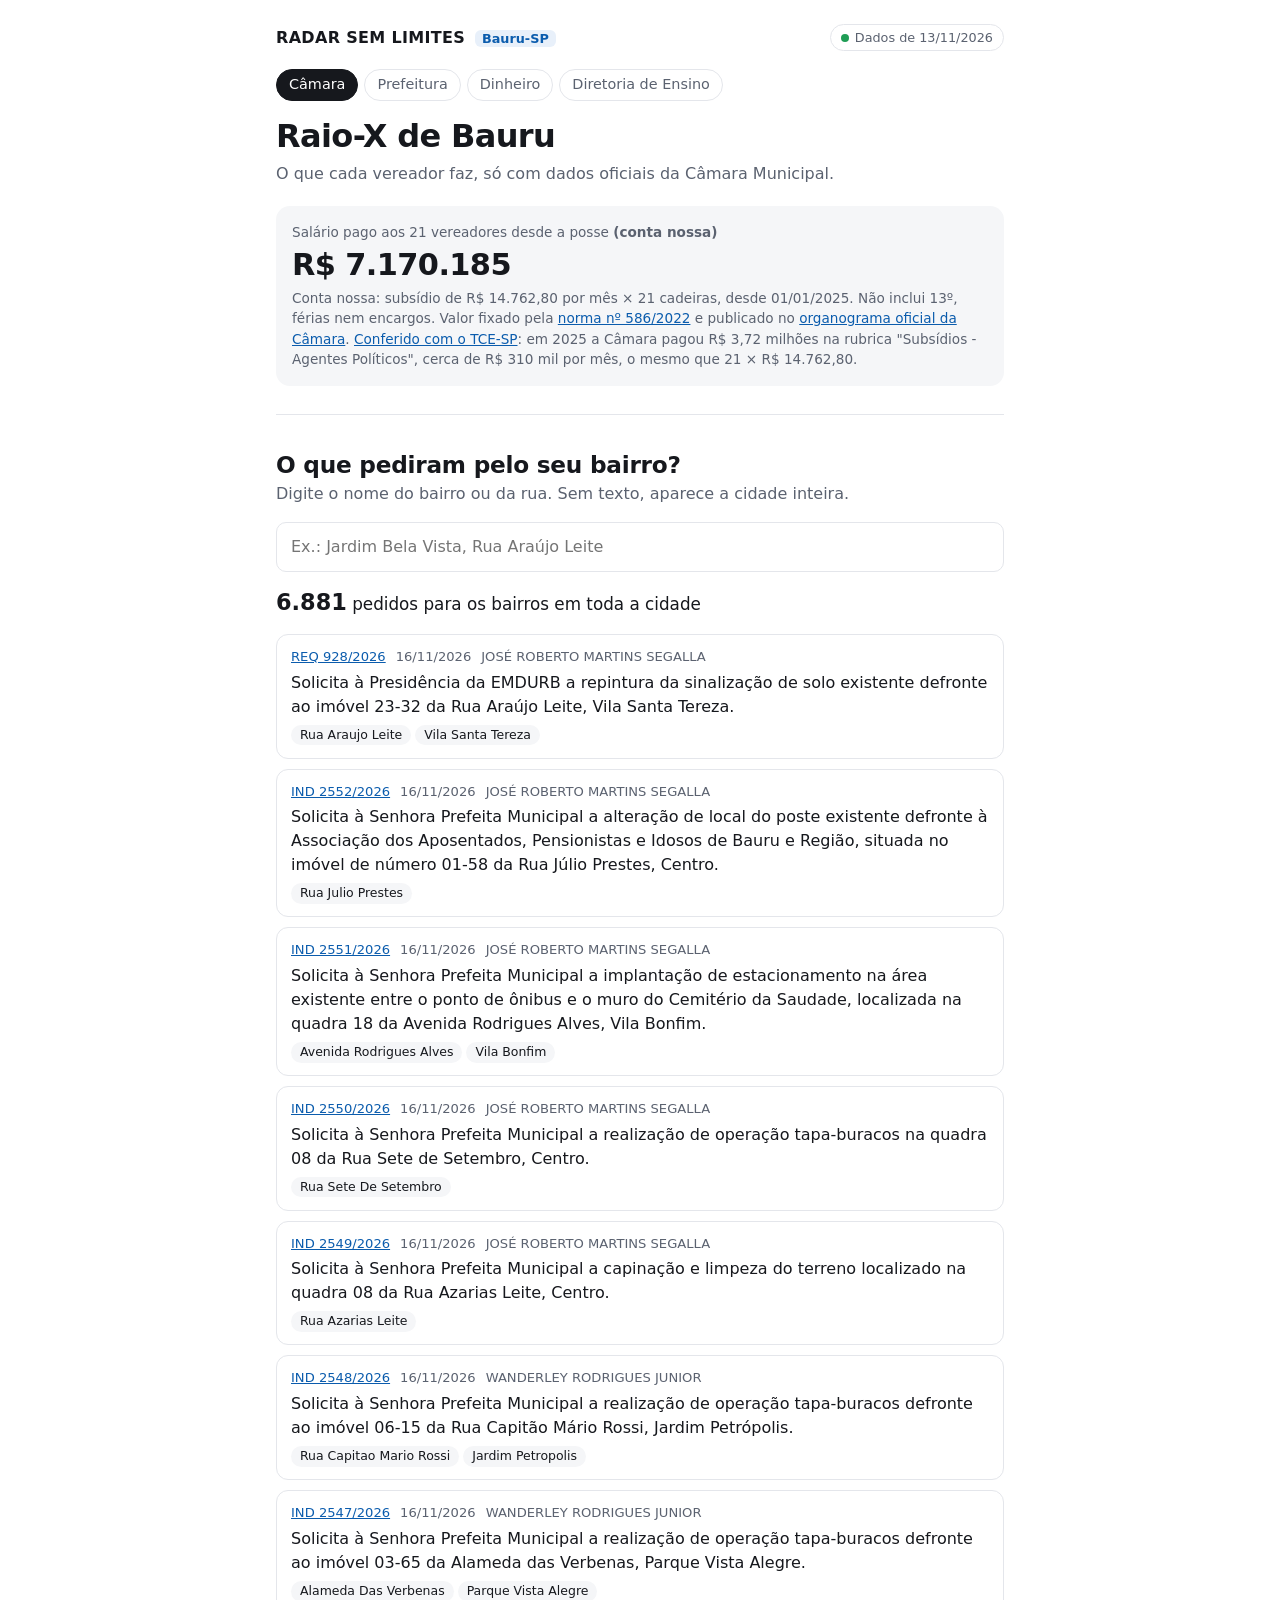
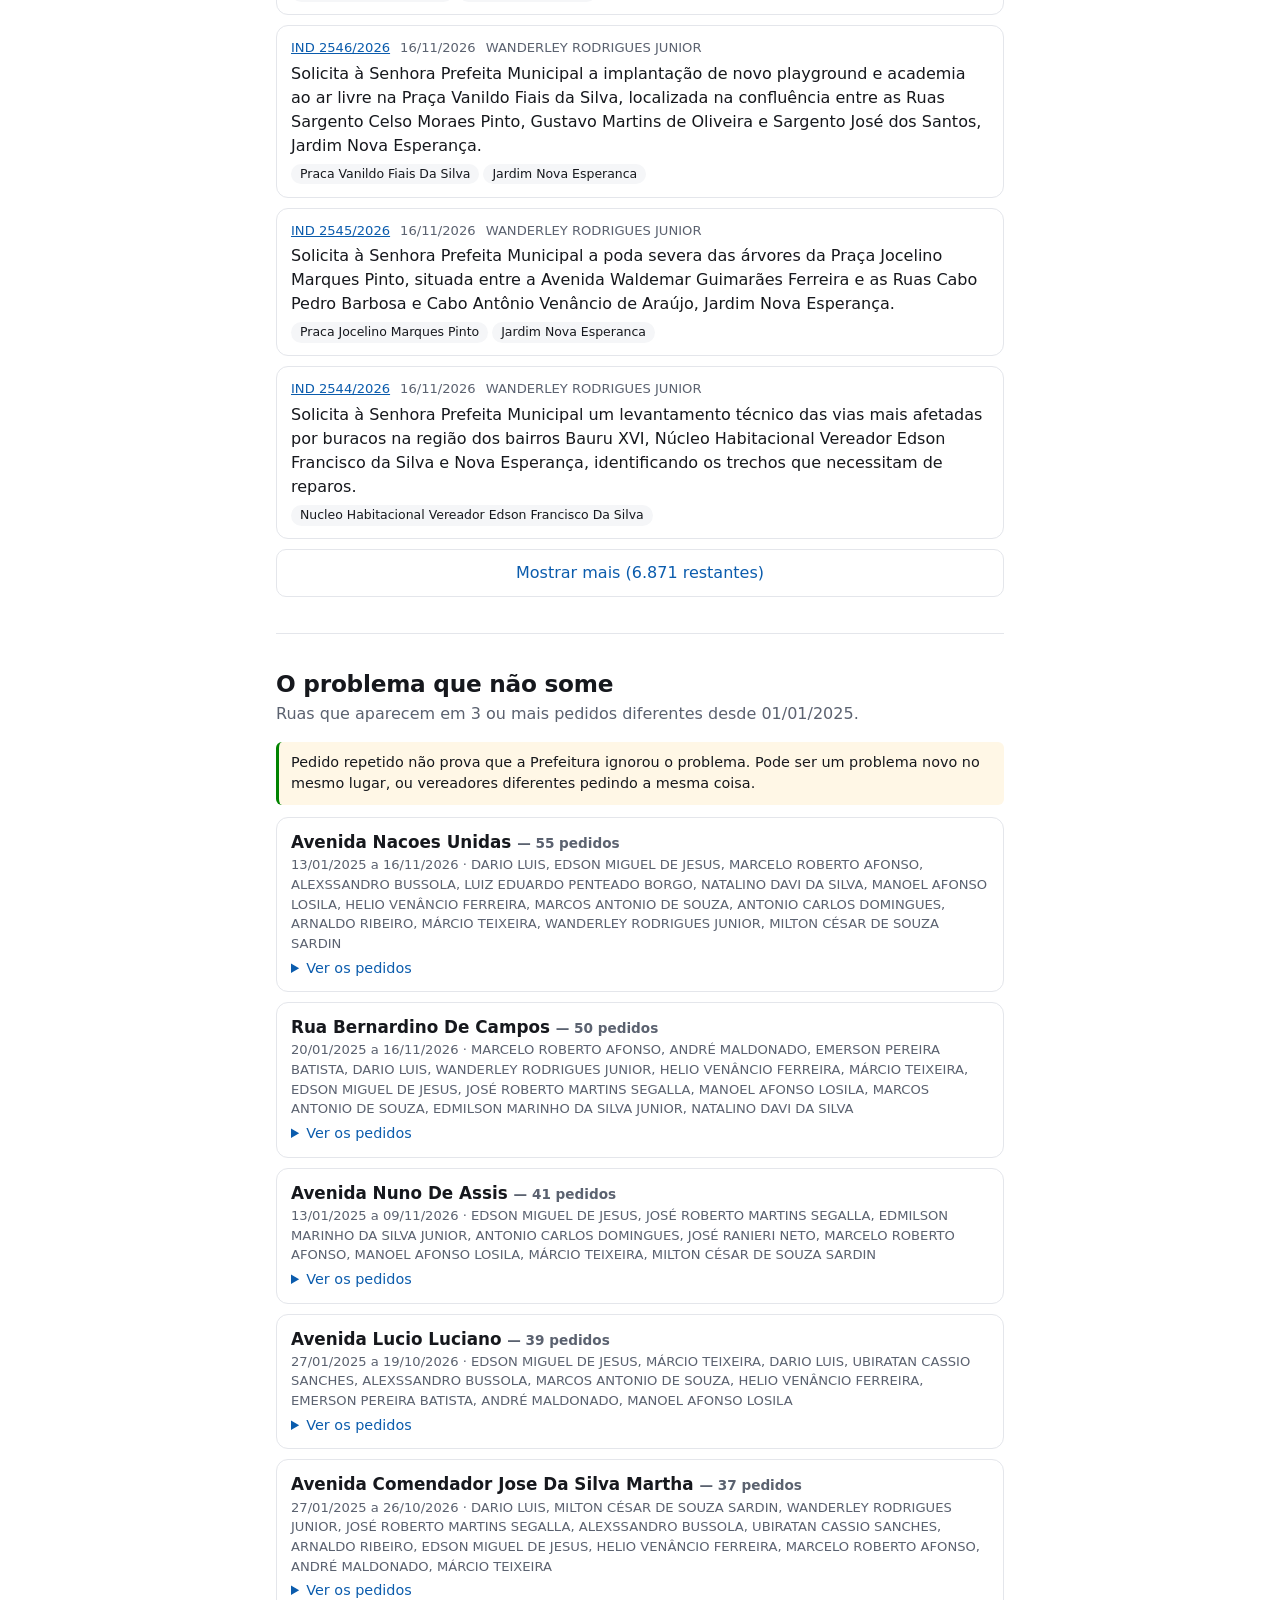
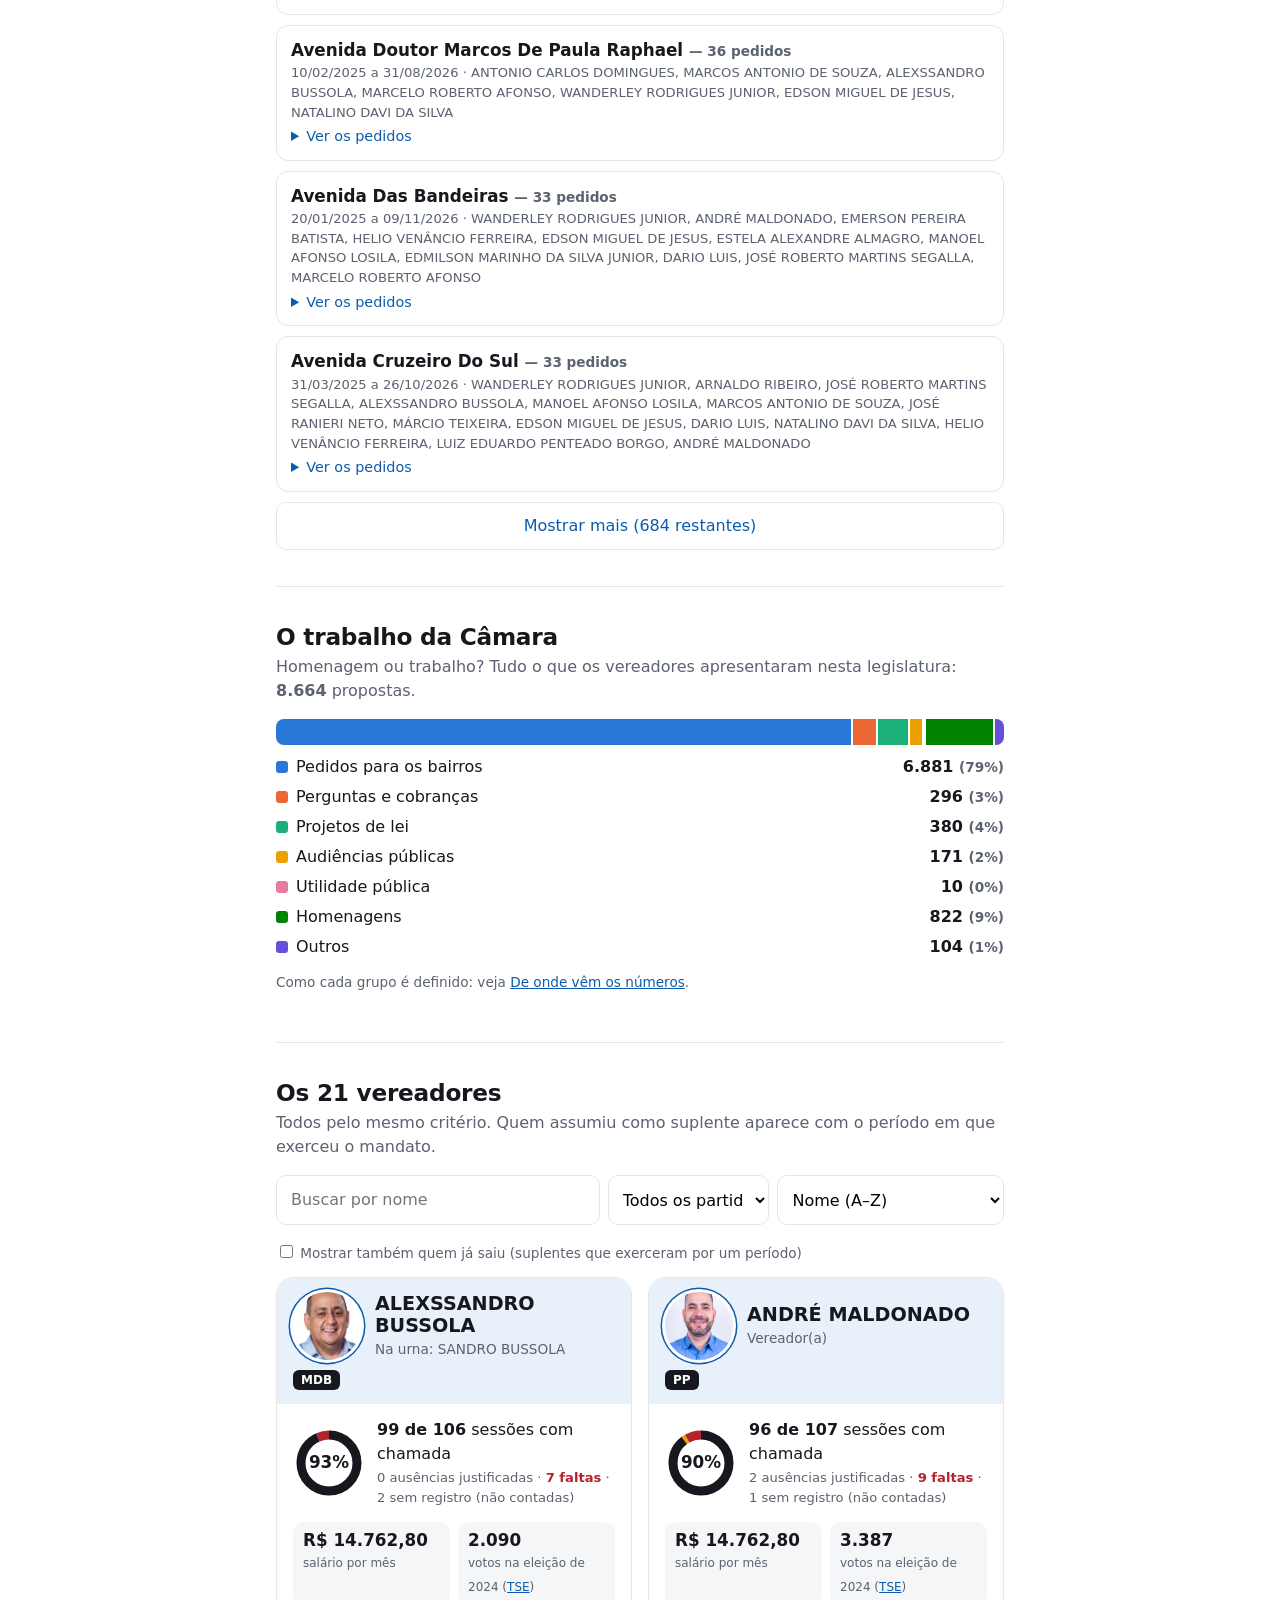
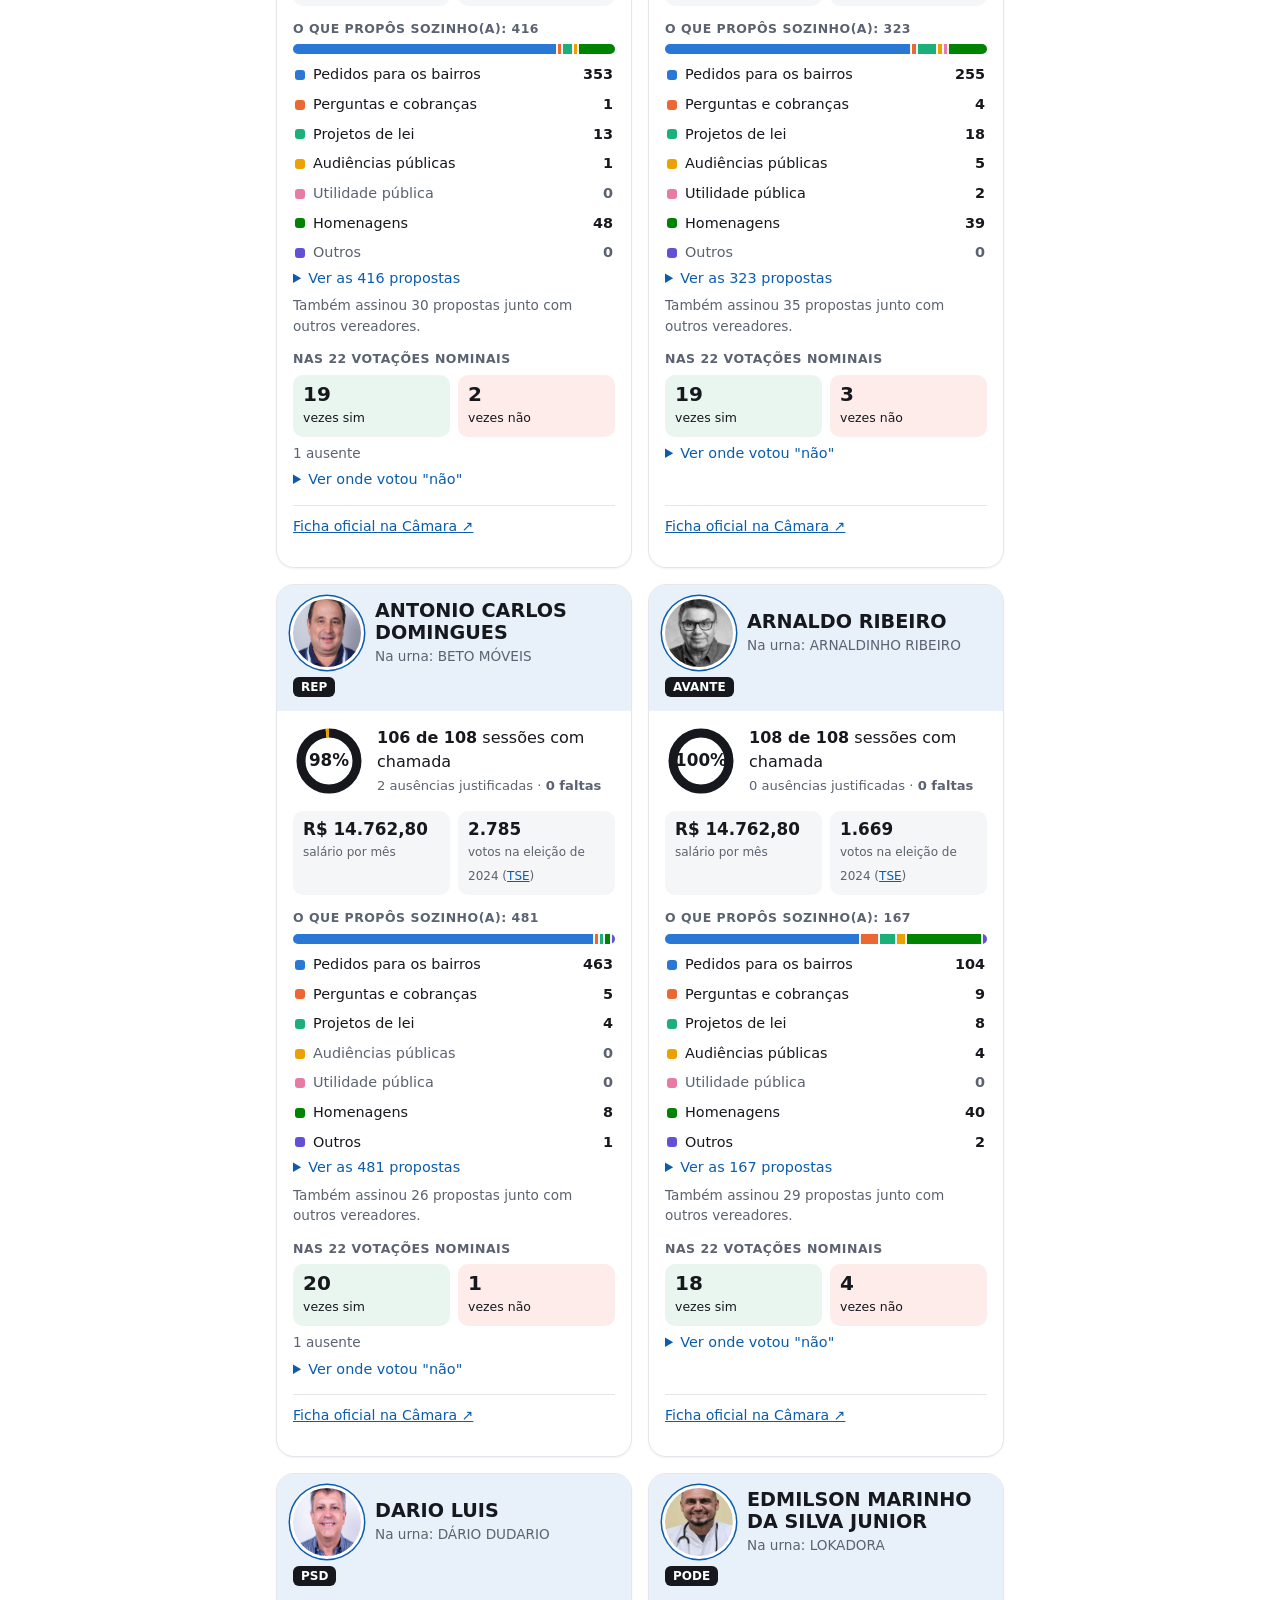
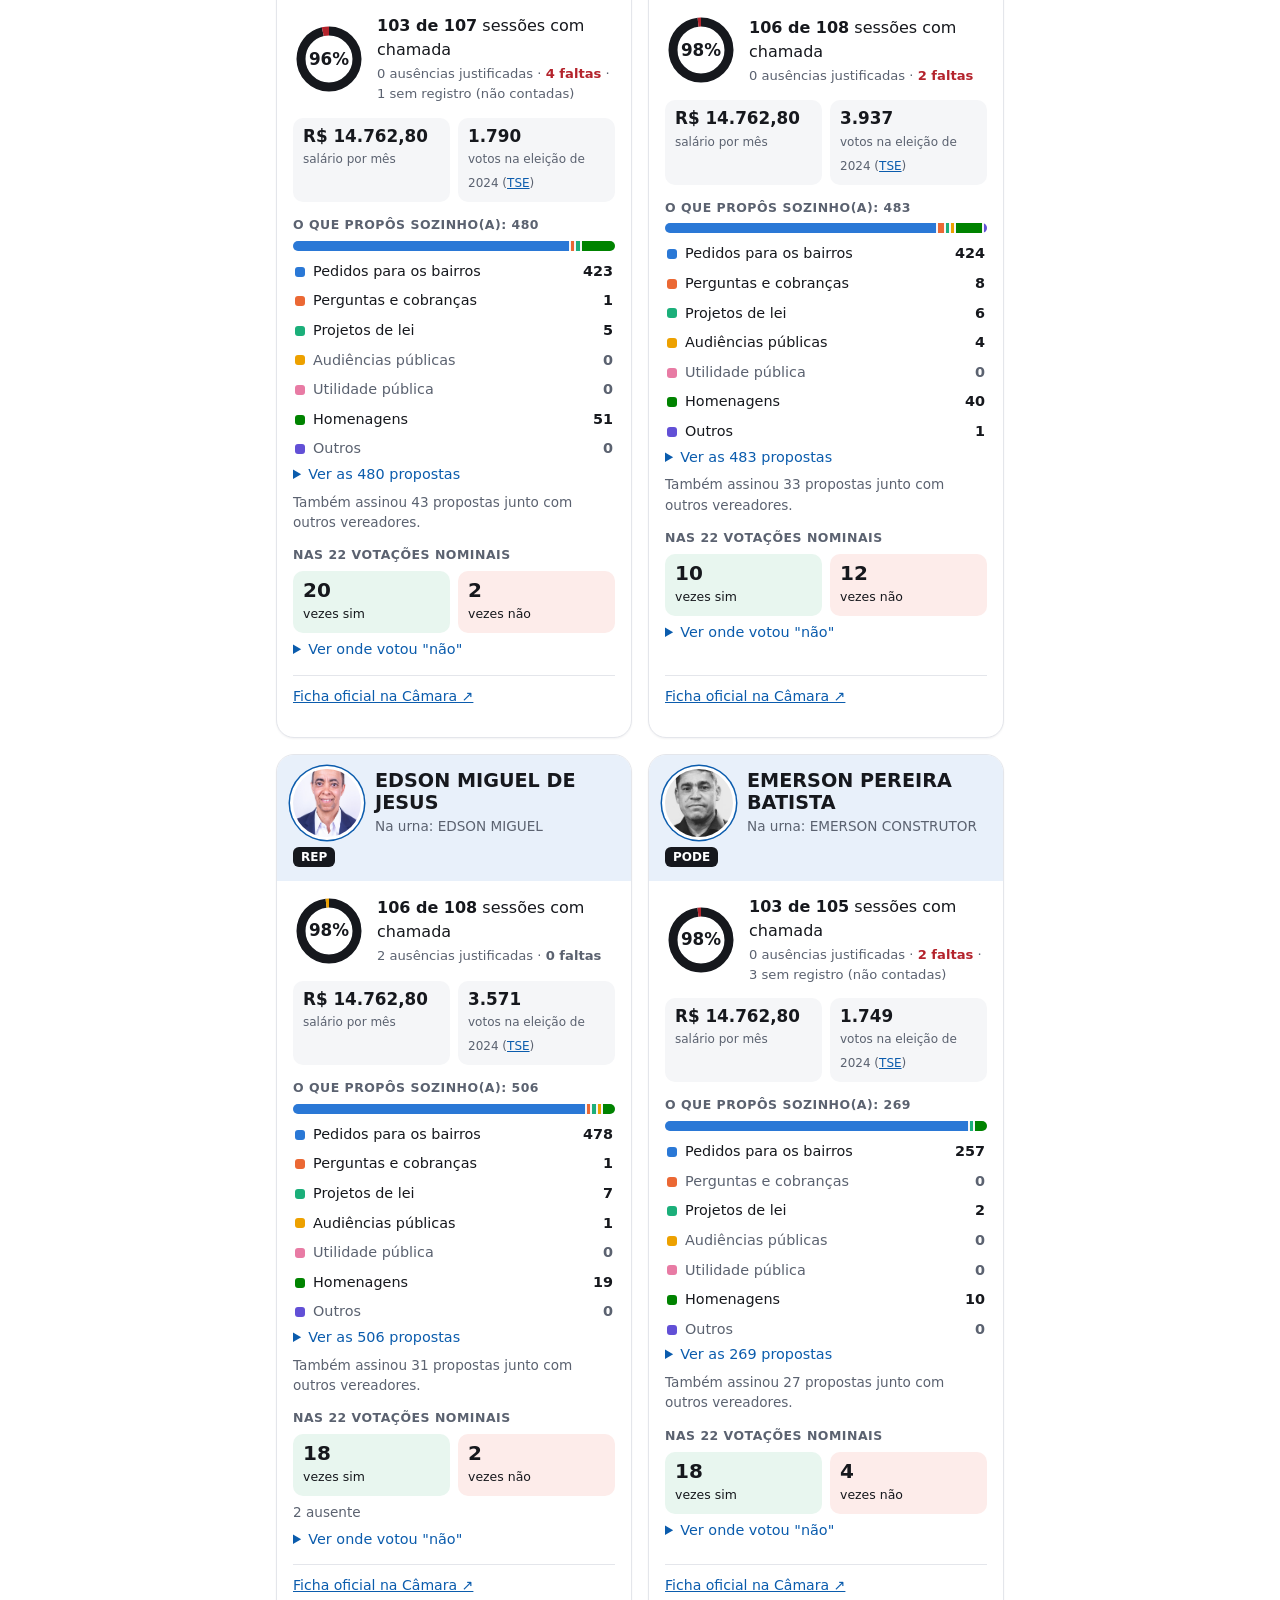
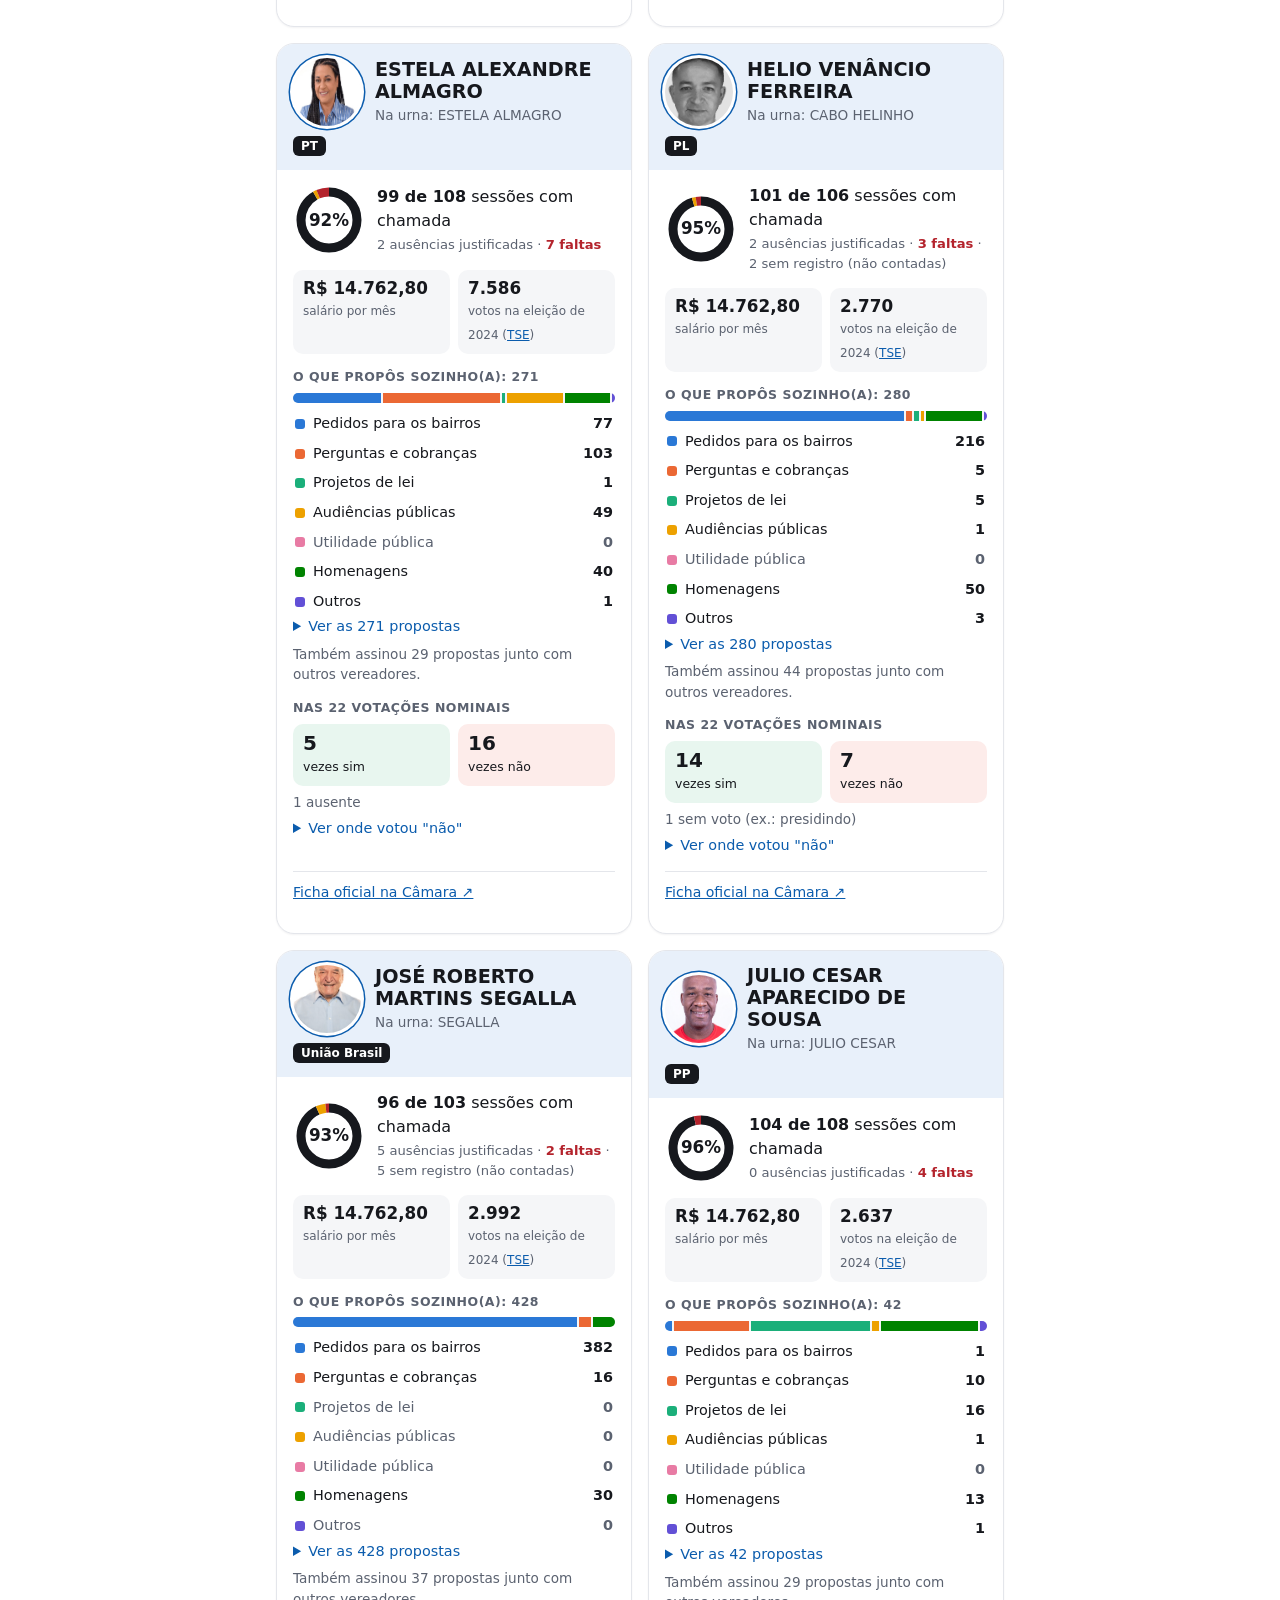
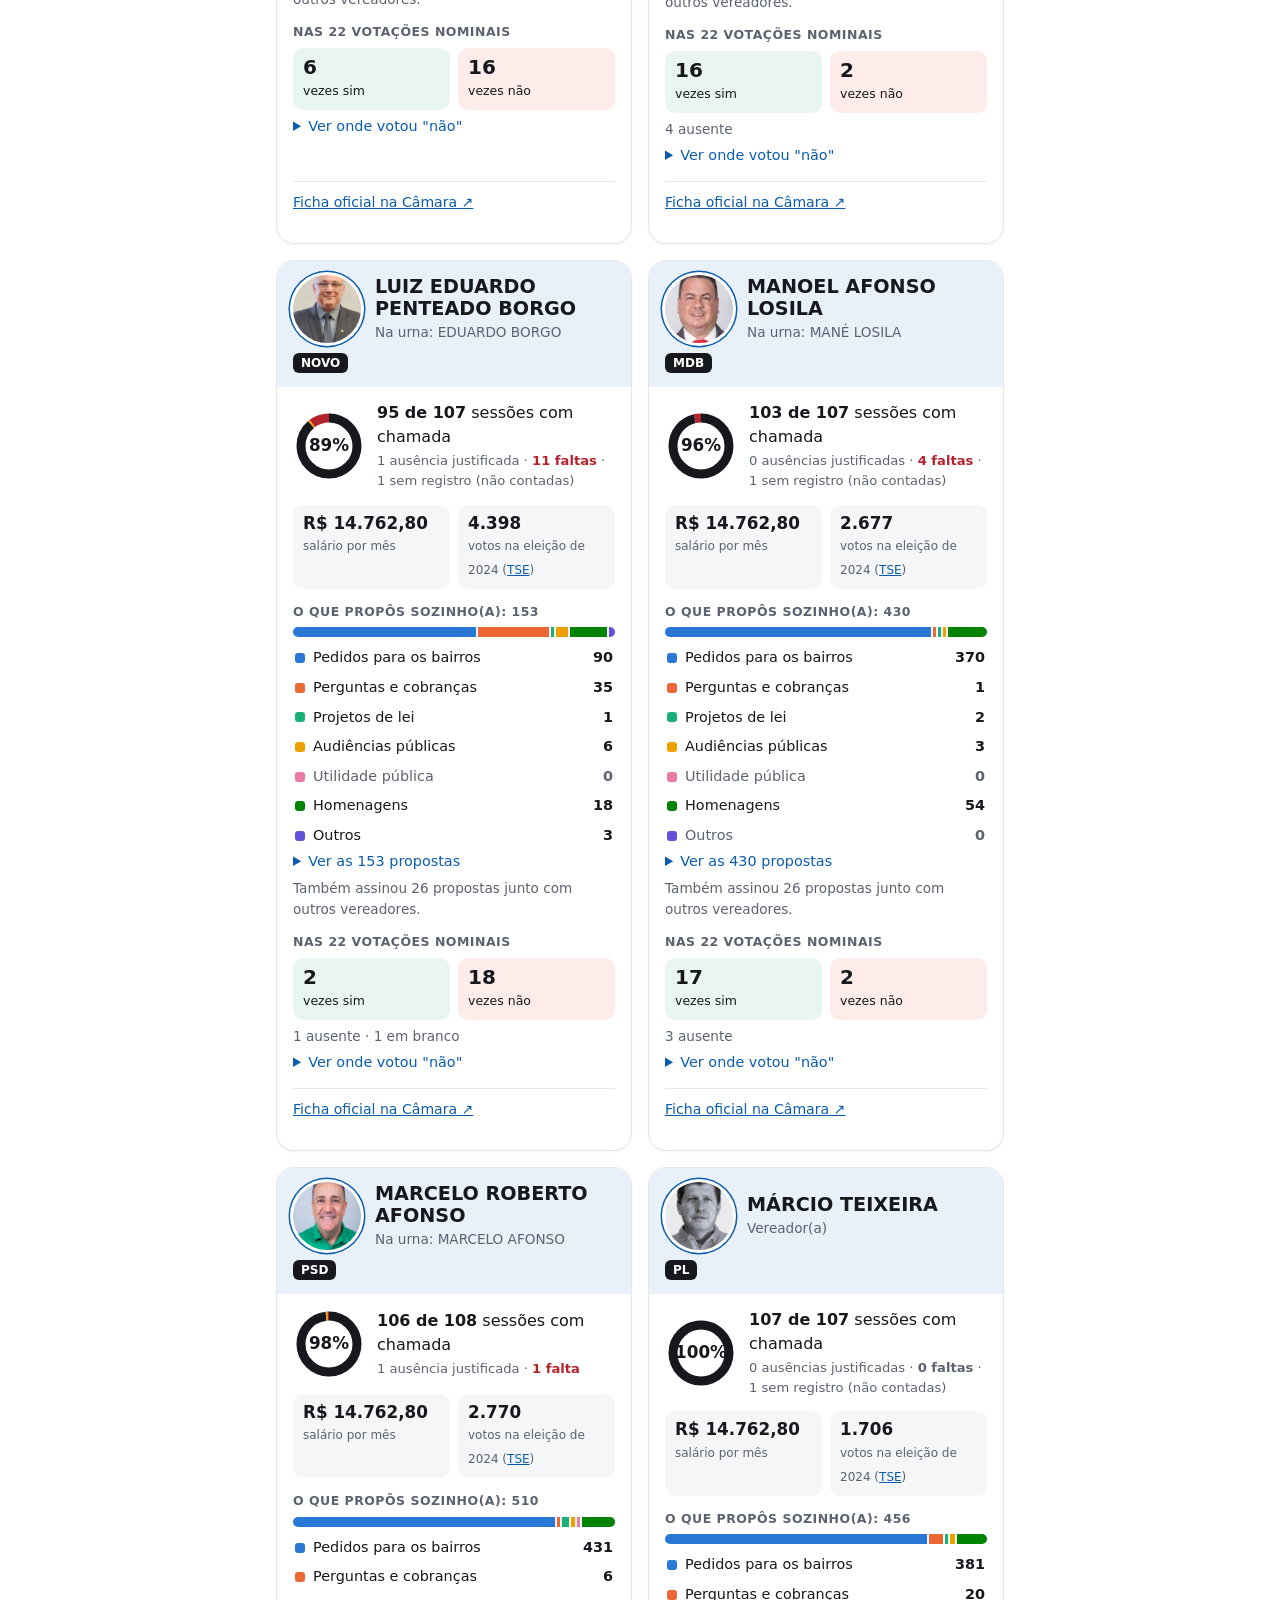
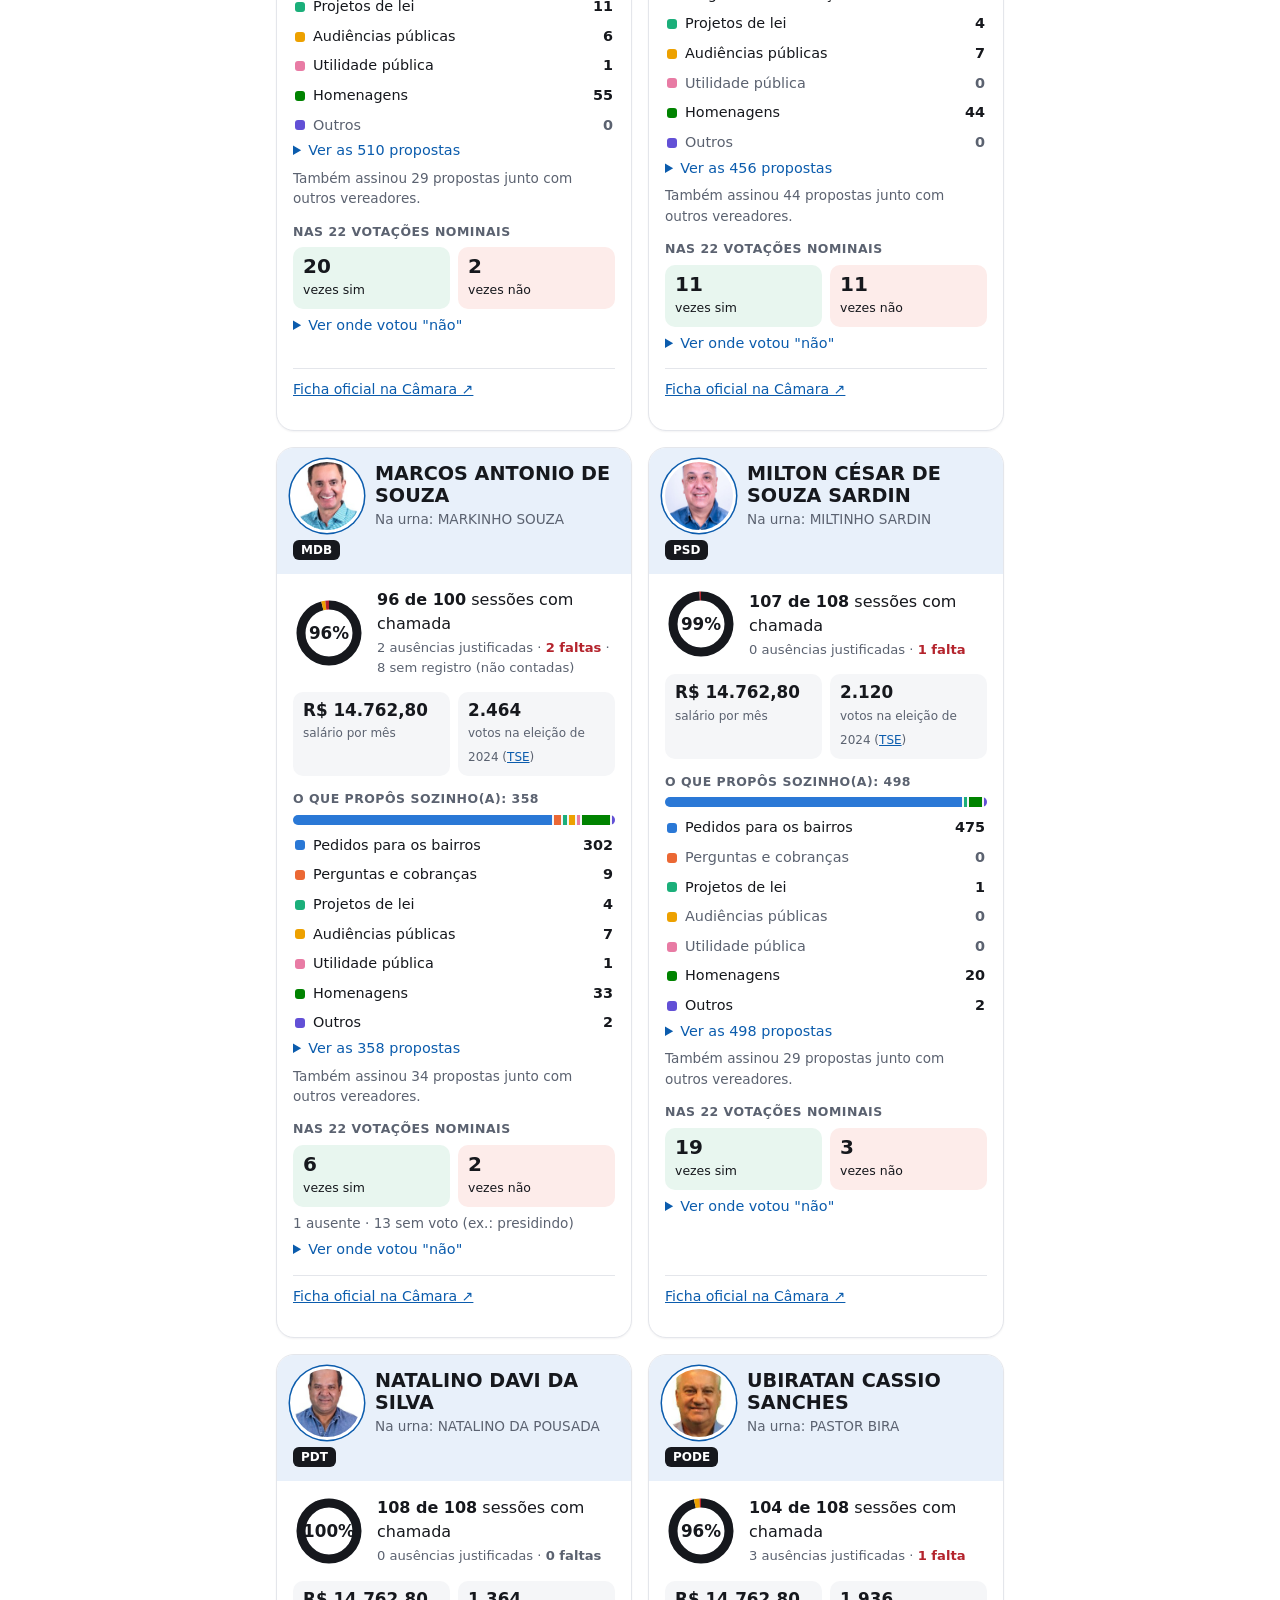
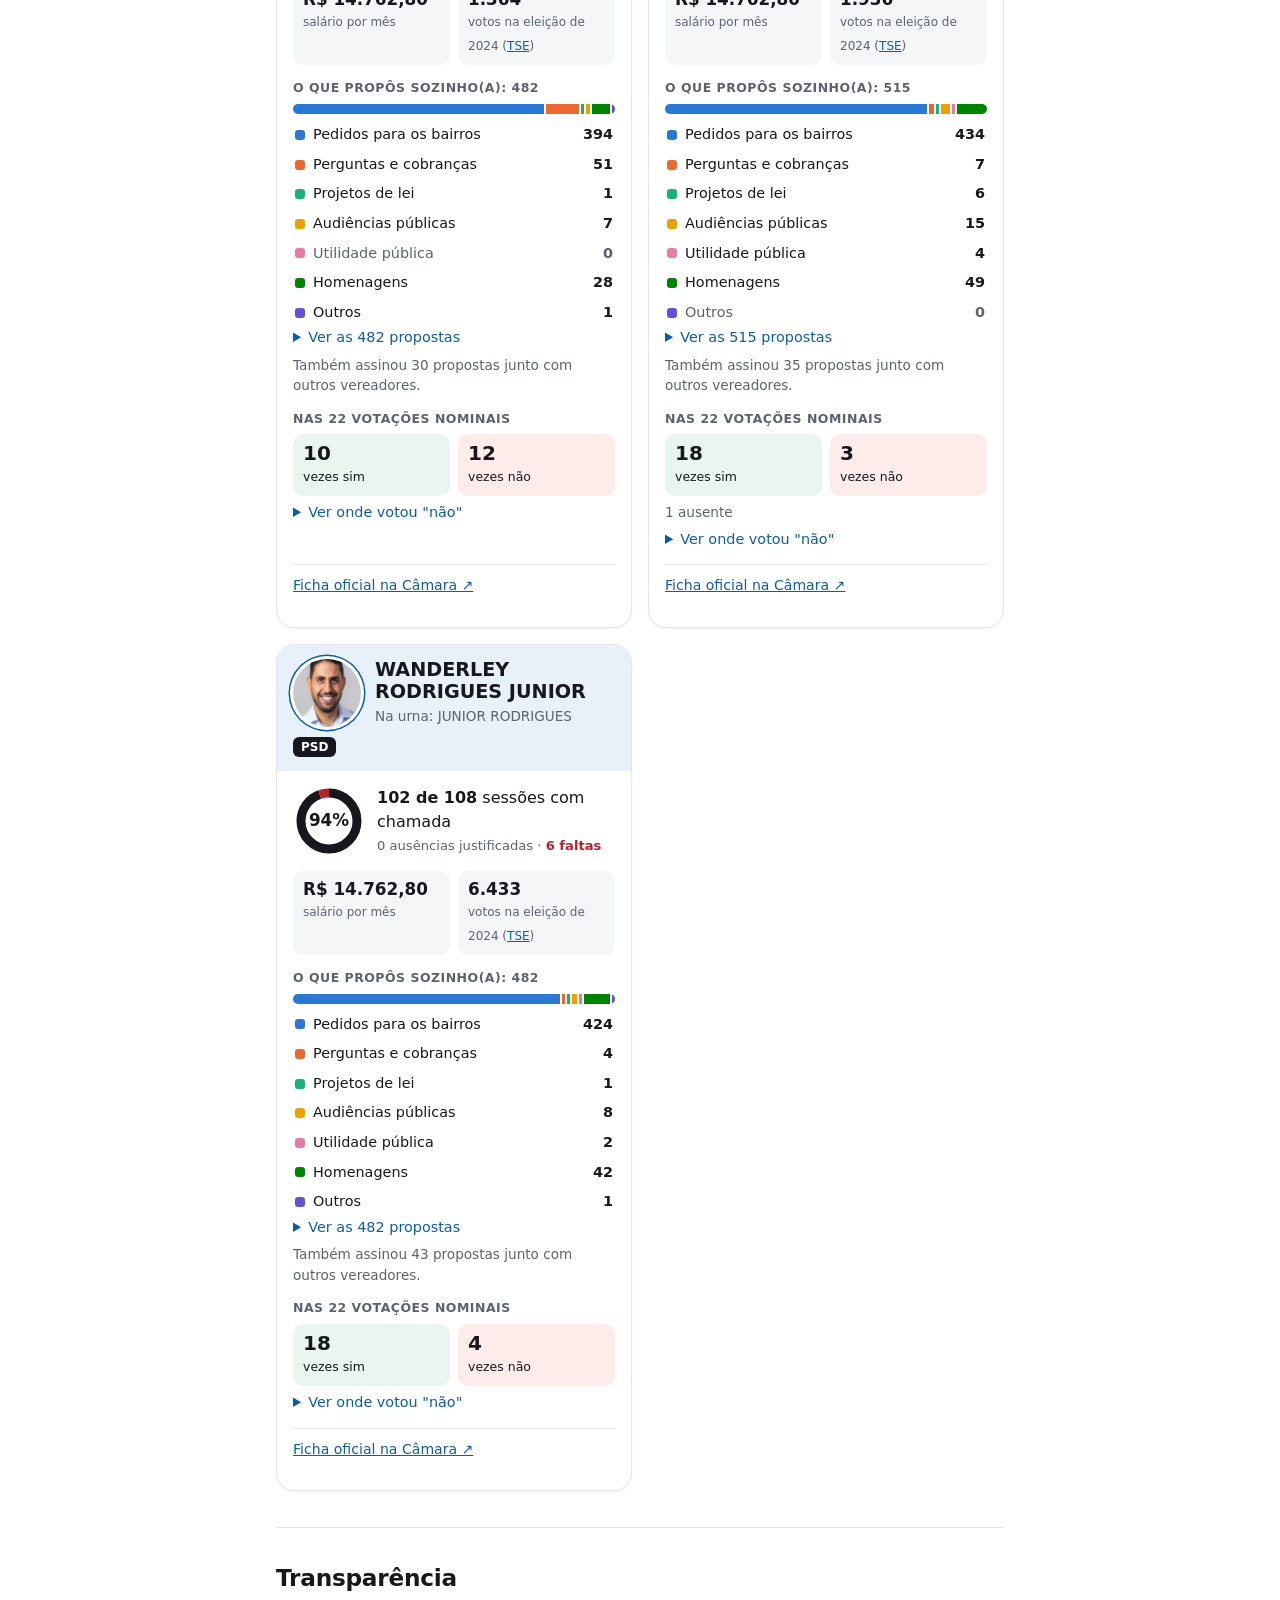
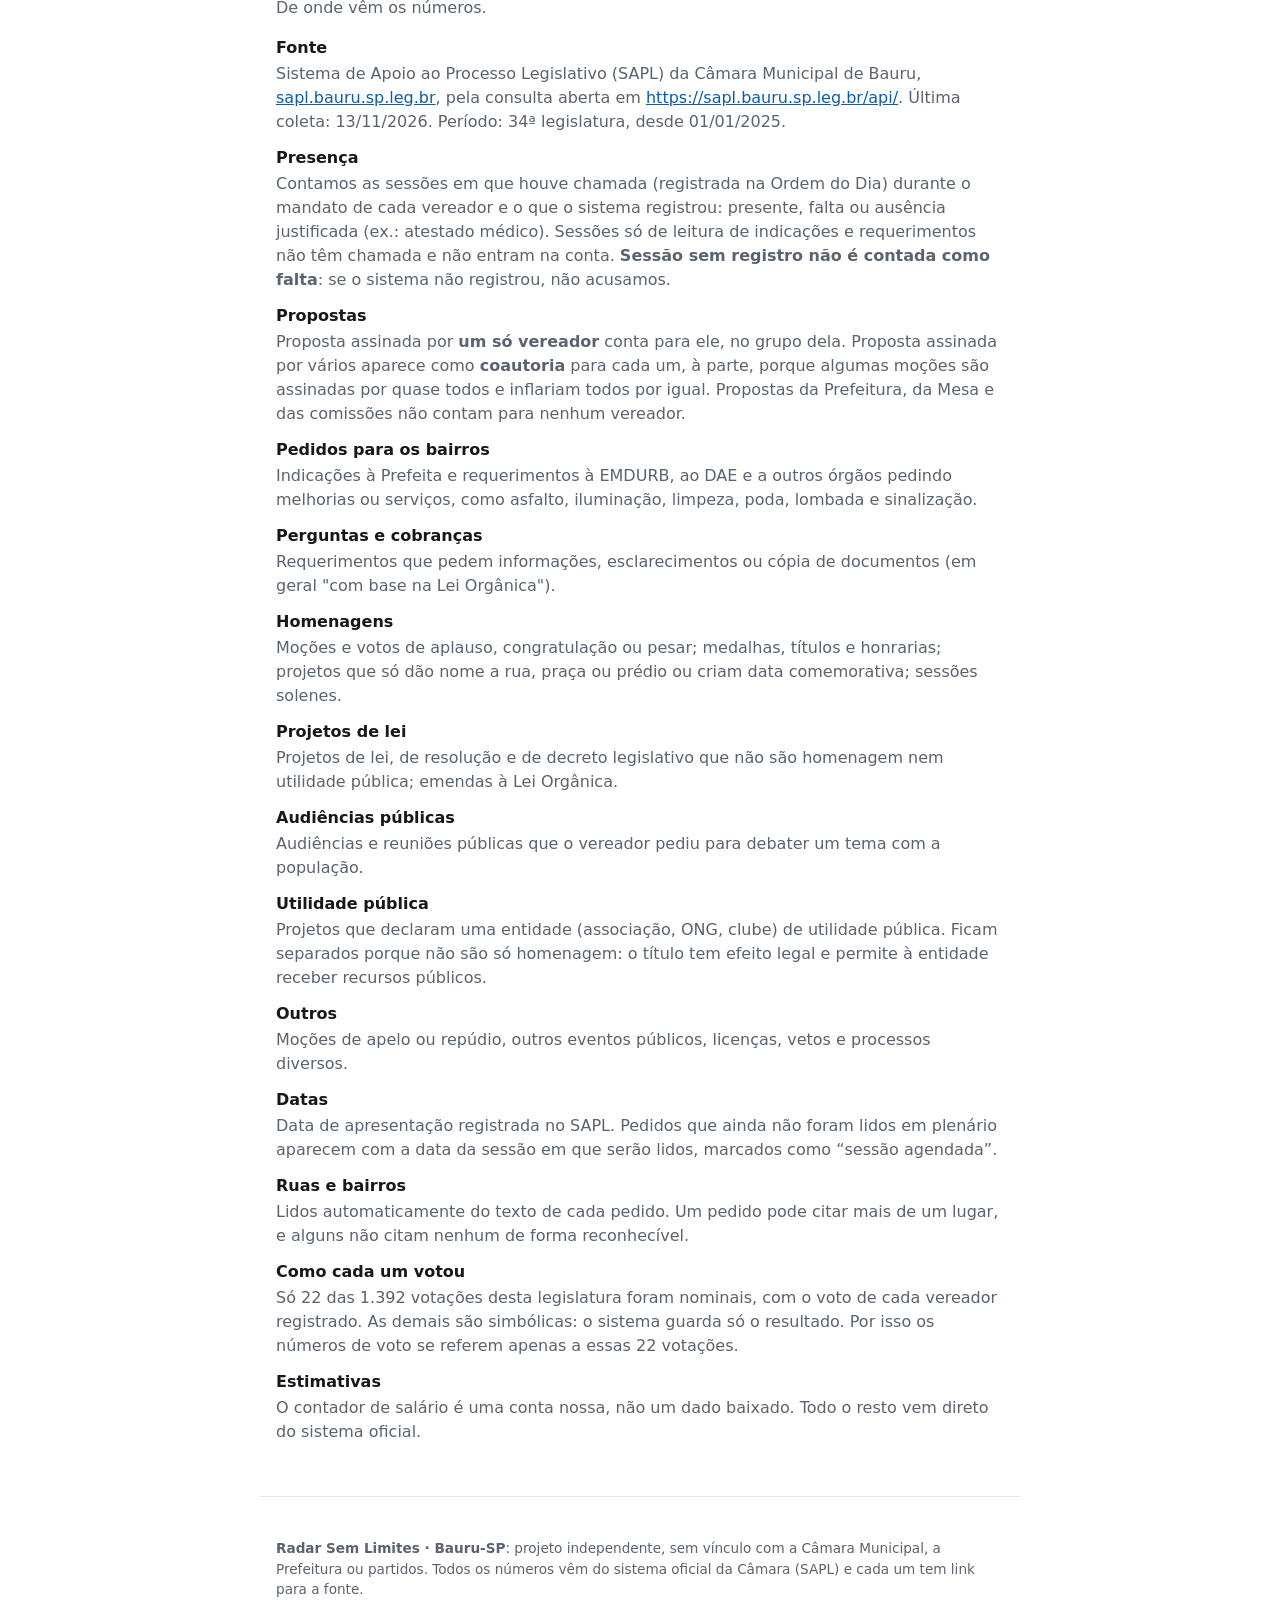
==== site/index.html @ 5404c4b9 "Primeira versao do Radar Sem Limites" ====
<!doctype html>
<html lang="pt-BR">
<head>
<meta charset="utf-8">
<meta name="viewport" content="width=device-width, initial-scale=1">
<title>Radar Sem Limites · Bauru-SP</title>
<meta name="description" content="O que cada vereador de Bauru faz, só com dados oficiais da Câmara Municipal.">
<link rel="stylesheet" href="estilo.css">
</head>
<body>
<header>
  <div class="topo">
    <span class="marca">RADAR SEM LIMITES <span class="cidade">Bauru-SP</span></span>
    <span class="vivo" id="vivo"><i></i><span>carregando…</span></span>
  </div>
  <nav class="menu"><a href="index.html" aria-current="page">Câmara</a><a href="prefeitura.html">Prefeitura</a><a href="dinheiro.html">Dinheiro</a><a href="diretoria.html">Diretoria de Ensino</a></nav>
  <h1>Raio-X de Bauru</h1>
  <p class="sub" style="margin-top:8px">O que cada vereador faz, só com dados oficiais da Câmara Municipal.</p>
  <div id="salario"></div>
</header>

<main id="app">
  <noscript><p>Este site precisa de JavaScript para mostrar os dados.</p></noscript>
</main>

<footer>
  <p><b>Radar Sem Limites · Bauru-SP</b>: projeto independente, sem vínculo com a Câmara Municipal, a Prefeitura ou partidos.
  Todos os números vêm do sistema oficial da Câmara (SAPL) e cada um tem link para a fonte.</p>
  <p>Achou um erro? Ele será corrigido. Confira sempre na fonte oficial.</p>
</footer>

<script src="dados.js"></script>
<script>
(function () {
  "use strict";
  var R = window.RADAR;
  var app = document.getElementById("app");
  if (!R) {
    app.innerHTML = '<section><p class="vazio">Os dados ainda não foram gerados. Rode <code>python coleta.py</code> e depois <code>python gerar_site.py</code>.</p></section>';
    return;
  }

  // ---------- utilidades
  var CORES = { bairro: "var(--g-bairro)", cobranca: "var(--g-cobranca)", homenagem: "var(--g-homenagem)", lei: "var(--g-lei)", audiencia: "var(--g-audiencia)", utilidade: "var(--g-utilidade)", outros: "var(--g-outros)" };
  function esc(s) { return String(s == null ? "" : s).replace(/[&<>"']/g, function (c) { return { "&": "&amp;", "<": "&lt;", ">": "&gt;", '"': "&quot;", "'": "&#39;" }[c]; }); }
  function norm(s) { return String(s || "").normalize("NFD").replace(/[̀-ͯ]/g, "").toLowerCase(); }
  function br(d) { if (!d) return "—"; var p = d.split("-"); return p[2] + "/" + p[1] + "/" + p[0]; }
  function fmt(n) { return Number(n).toLocaleString("pt-BR"); }
  function linkMateria(cod) { return R.sapl + "/consultas/materia/materia_mostrar_proc?cod_materia=" + btoa(String(cod)); }
  function nome(cod) { return R.nomes[String(cod)] || ("#" + cod); }
  var HOJE = new Date().toISOString().slice(0, 10);
  var porCod = {}; R.materias.forEach(function (m) { porCod[m.cod] = m; });
  function totalPropostas(v) { var t = 0; for (var k in v.propostas) t += v.propostas[k]; return t; }
  function itemMateria(m) {
    var locais = m.ruas.concat(m.bairros).map(function (l) { return '<span class="chip">' + esc(l) + "</span>"; }).join("");
    var autores = m.autores.slice(0, 3).map(nome).join(", ") + (m.autores.length > 3 ? " e mais " + (m.autores.length - 3) : "");
    return '<li class="item"><div class="meta"><a href="' + linkMateria(m.cod) + '" target="_blank" rel="noopener">' + esc(m.id) + "</a>" +
      "<span>" + br(m.data) + (m.data > HOJE ? " (sessão agendada)" : "") + "</span><span>" + esc(autores || "autoria não registrada") + "</span></div>" +
      "<p>" + esc(m.ementa) + "</p>" + locais + "</li>";
  }
  function paginada(el, itens, render, passo) {
    var mostrados = 0;
    var ul = document.createElement("ul"); ul.className = "lista";
    var btn = document.createElement("button"); btn.className = "mais"; btn.type = "button";
    el.innerHTML = ""; el.appendChild(ul); el.appendChild(btn);
    function mais() {
      ul.insertAdjacentHTML("beforeend", itens.slice(mostrados, mostrados + passo).map(render).join(""));
      mostrados += passo;
      btn.hidden = mostrados >= itens.length;
      btn.textContent = "Mostrar mais (" + fmt(itens.length - mostrados) + " restantes)";
    }
    btn.onclick = mais; mais();
    if (!itens.length) el.innerHTML = '<p class="vazio">Nada encontrado.</p>';
  }

  // ---------- topo
  document.querySelector("#vivo span").textContent = "Dados de " + br(R.coleta.slice(0, 10));
  var emExercicio = R.vereadores.filter(function (v) { return v.em_exercicio; });

  if (R.salario && R.salario.mensal) {
    var s = R.salario;
    var inicio = new Date(R.legislatura.inicio + "T00:00:00").getTime();
    var porSegundo = s.mensal * emExercicio.length * 12 / (365.25 * 24 * 3600);
    var el = document.getElementById("salario");
    el.innerHTML = '<div class="salario"><div class="pequeno">Salário pago aos ' + emExercicio.length +
      ' vereadores desde a posse <b>(conta nossa)</b></div><div class="valor num" id="contador"></div>' +
      '<div class="pequeno">Conta nossa: subsídio de R$ ' + s.mensal.toLocaleString("pt-BR", { minimumFractionDigits: 2 }) + " por mês × " + emExercicio.length +
      " cadeiras, desde " + br(R.legislatura.inicio) + '. Não inclui 13º, férias nem encargos. Valor fixado pela <a href="' + esc(s.fonte) + '" target="_blank" rel="noopener">norma nº 586/2022</a>' +
      (s.fonte_valor ? ' e publicado no <a href="' + esc(s.fonte_valor) + '" target="_blank" rel="noopener">organograma oficial da Câmara</a>' : "") + "." +
      (s.conferencia ? ' <a href="' + esc(s.fonte_conferencia) + '" target="_blank" rel="noopener">Conferido com o TCE-SP</a>: ' + esc(s.conferencia.replace(/^Conferido com o TCE-SP:\s*/, "")) : "") + "</div></div>";
    var cont = document.getElementById("contador");
    (function tique() {
      var v = (Date.now() - inicio) / 1000 * porSegundo;
      cont.textContent = v.toLocaleString("pt-BR", { style: "currency", currency: "BRL", maximumFractionDigits: 0 });
      setTimeout(tique, 1000);
    })();
  }

  // ---------- seções
  var pedidos = R.materias.filter(function (m) { return m.grupo === "bairro"; })
    .sort(function (a, b) { return a.data < b.data ? 1 : -1; });
  var totalMat = R.materias.length;
  var ordemGrupos = ["bairro", "cobranca", "lei", "audiencia", "utilidade", "homenagem", "outros"];

  app.innerHTML =
    '<section id="bairro"><h2>O que pediram pelo seu bairro?</h2>' +
    '<p class="sub">Digite o nome do bairro ou da rua. Sem texto, aparece a cidade inteira.</p>' +
    '<input class="busca" id="qBairro" type="search" placeholder="Ex.: Jardim Bela Vista, Rua Araújo Leite" autocomplete="off">' +
    '<div class="destaque" id="resBairro"></div><div id="listaBairro"></div></section>' +

    '<section id="repetidos"><h2>O problema que não some</h2>' +
    '<p class="sub">Ruas que aparecem em 3 ou mais pedidos diferentes desde ' + br(R.legislatura.inicio) + ".</p>" +
    '<div class="aviso">Pedido repetido não prova que a Prefeitura ignorou o problema. Pode ser um problema novo no mesmo lugar, ou vereadores diferentes pedindo a mesma coisa.</div>' +
    '<div id="listaRepetidos"></div></section>' +

    '<section id="camara"><h2>O trabalho da Câmara</h2><p class="sub">Homenagem ou trabalho? Tudo o que os vereadores apresentaram nesta legislatura: <b class="num">' + fmt(totalMat) + "</b> propostas.</p>" +
    '<div class="barra">' + ordemGrupos.map(function (g) {
      var n = R.por_grupo[g] || 0; return n ? '<span title="' + esc(R.grupos[g]) + '" style="width:' + (100 * n / totalMat) + "%;background:" + CORES[g] + '"></span>' : "";
    }).join("") + "</div>" +
    '<div class="legenda">' + ordemGrupos.map(function (g) {
      var n = R.por_grupo[g] || 0;
      return "<div><i style=\"background:" + CORES[g] + '"></i>' + esc(R.grupos[g]) + '<span class="num">' + fmt(n) + ' <span class="pequeno">(' + Math.round(100 * n / Math.max(totalMat, 1)) + "%)</span></span></div>";
    }).join("") + "</div>" +
    '<p class="pequeno">Como cada grupo é definido: veja <a href="#transparencia">De onde vêm os números</a>.</p></section>' +

    '<section id="vereadores"><h2>Os ' + emExercicio.length + " vereadores</h2>" +
    '<p class="sub">Todos pelo mesmo critério. Quem assumiu como suplente aparece com o período em que exerceu o mandato.</p>' +
    '<div class="controles"><input class="busca" id="qVer" type="search" placeholder="Buscar por nome" autocomplete="off">' +
    '<select id="fPartido"><option value="">Todos os partidos</option></select>' +
    '<select id="ordem"><option value="nome">Nome (A–Z)</option><option value="falta">Quem mais faltou</option>' +
    '<option value="lei">Mais propostas de lei</option><option value="homenagem">Mais homenagens</option><option value="audiencia">Mais audiências públicas</option>' +
    '<option value="bairro">Mais pedidos para os bairros</option>' +
    (R.voto_nominal ? '<option value="nao">Quem mais votou "não"</option>' : '') + '</select></div>' +
    '<label class="pequeno"><input type="checkbox" id="suplentes"> Mostrar também quem já saiu (suplentes que exerceram por um período)</label>' +
    '<div id="listaVer" style="margin-top:12px"></div></section>' +

    '<section id="transparencia" class="transp"><h2>Transparência</h2><p class="sub">De onde vêm os números.</p><dl>' +
    "<dt>Fonte</dt><dd>Sistema de Apoio ao Processo Legislativo (SAPL) da Câmara Municipal de Bauru, " +
    '<a href="' + R.sapl + '" target="_blank" rel="noopener">sapl.bauru.sp.leg.br</a>, pela consulta aberta em <a href="' + esc(R.api) + '" target="_blank" rel="noopener">' + esc(R.api) + "</a>. " +
    "Última coleta: " + br(R.coleta.slice(0, 10)) + ". Período: " + R.legislatura.num + "ª legislatura, desde " + br(R.legislatura.inicio) + ".</dd>" +
    "<dt>Presença</dt><dd>Contamos as sessões em que houve chamada (registrada na Ordem do Dia) durante o mandato de cada vereador e o que o sistema registrou: presente, falta ou ausência justificada (ex.: atestado médico). Sessões só de leitura de indicações e requerimentos não têm chamada e não entram na conta. " +
    "<b>Sessão sem registro não é contada como falta</b>: se o sistema não registrou, não acusamos.</dd>" +
    "<dt>Propostas</dt><dd>Proposta assinada por <b>um só vereador</b> conta para ele, no grupo dela. Proposta assinada por vários aparece como <b>coautoria</b> para cada um, à parte, porque algumas moções são assinadas por quase todos e inflariam todos por igual. Propostas da Prefeitura, da Mesa e das comissões não contam para nenhum vereador.</dd>" +
    R.explicacao.map(function (e) { return "<dt>" + esc(e[0]) + "</dt><dd>" + esc(e[1]) + "</dd>"; }).join("") +
    "<dt>Datas</dt><dd>Data de apresentação registrada no SAPL. Pedidos que ainda não foram lidos em plenário aparecem com a data da sessão em que serão lidos, marcados como “sessão agendada”.</dd>" +
    "<dt>Ruas e bairros</dt><dd>Lidos automaticamente do texto de cada pedido. Um pedido pode citar mais de um lugar, e alguns não citam nenhum de forma reconhecível.</dd>" +
    "<dt>Como cada um votou</dt><dd>" + (R.voto_nominal ? "Só " + R.votacoes.nominais + " das " + fmt(R.votacoes.total) +
      " votações desta legislatura foram nominais, com o voto de cada vereador registrado. As demais são simbólicas: o sistema guarda só o resultado. " +
      "Por isso os números de voto se referem apenas a essas " + R.votacoes.nominais + " votações." :
      "O sistema da Câmara registra só o placar de cada votação (quantos votaram sim e não), não o voto de cada vereador. Por isso este site <b>não</b> mostra quem votou \"não\". Dado ausente não é falta.") + "</dd>" +
    (R.salario && R.salario.mensal ? "<dt>Estimativas</dt><dd>O contador de salário é uma conta nossa, não um dado baixado. Todo o resto vem direto do sistema oficial.</dd>" : "") +
    "</dl></section>";

  // ---------- bairro
  var qB = document.getElementById("qBairro");
  function filtrarBairro() {
    var q = norm(qB.value.trim());
    var lista = q ? pedidos.filter(function (m) { return norm(m.ementa + " " + m.ruas.join(" ") + " " + m.bairros.join(" ")).indexOf(q) >= 0; }) : pedidos;
    document.getElementById("resBairro").innerHTML = q
      ? "<b class=\"num\">" + fmt(lista.length) + "</b> pedidos citam “" + esc(qB.value.trim()) + "”"
      : "<b class=\"num\">" + fmt(lista.length) + "</b> pedidos para os bairros em toda a cidade";
    paginada(document.getElementById("listaBairro"), lista, itemMateria, 10);
  }
  var tB; qB.addEventListener("input", function () { clearTimeout(tB); tB = setTimeout(filtrarBairro, 200); });
  filtrarBairro();

  // ---------- repetidos
  paginada(document.getElementById("listaRepetidos"), R.repetidos, function (r) {
    var ms = r.pedidos.map(function (c) { return porCod[c]; });
    var autores = {}; ms.forEach(function (m) { m.autores.slice(0, 1).forEach(function (a) { autores[nome(a)] = 1; }); });
    return '<li class="item"><h3>' + esc(r.rua) + ' <span class="pequeno num">— ' + r.pedidos.length + " pedidos</span></h3>" +
      '<div class="meta">' + br(ms[0].data) + " a " + br(ms[ms.length - 1].data) + " · " + esc(Object.keys(autores).join(", ")) + "</div>" +
      "<details><summary>Ver os pedidos</summary><ul>" + ms.map(function (m) {
        return '<li><a href="' + linkMateria(m.cod) + '" target="_blank" rel="noopener">' + esc(m.id) + "</a> (" + br(m.data) + "): " + esc(m.ementa) + "</li>";
      }).join("") + "</ul></details></li>";
  }, 8);

  // ---------- vereadores
  var fP = document.getElementById("fPartido");
  var partidos = {}; R.vereadores.forEach(function (v) { partidos[v.partido] = 1; });
  Object.keys(partidos).sort().forEach(function (p) { fP.insertAdjacentHTML("beforeend", "<option>" + esc(p) + "</option>"); });
  var minhas = {}; R.materias.forEach(function (m) { if (m.autores.length === 1) (minhas[m.autores[0]] = minhas[m.autores[0]] || []).push(m); });

  // ordem fixa da paleta (validada para daltonismo); a cor segue o grupo, nunca a posicao
  var ORDEM_GRUPOS = ["bairro", "cobranca", "lei", "audiencia", "utilidade", "homenagem", "outros"];
  function iniciais(n) { var p = String(n).replace(/\(.*?\)/g, "").trim().split(/\s+/); return (p[0][0] + (p.length > 1 ? p[p.length - 1][0] : "")).toUpperCase(); }
  function anel(pres, just, falta) {
    var t = pres + just + falta, C = 2 * Math.PI * 28;
    function seg(n, cor, desl) { return n ? '<circle cx="36" cy="36" r="28" fill="none" stroke="' + cor + '" stroke-width="9" stroke-dasharray="' + (n / t * C) + " " + C + '" stroke-dashoffset="' + (-desl / t * C) + '" transform="rotate(-90 36 36)"/>' : ""; }
    return '<div class="anel"><svg width="72" height="72" viewBox="0 0 72 72" role="img" aria-label="' + pres + " presenças em " + t + ' sessões"><circle cx="36" cy="36" r="28" fill="none" stroke="#eef1f4" stroke-width="9"/>' +
      seg(pres, "#16181d", 0) + seg(just, "#eda100", pres) + seg(falta, "#b4232c", pres + just) + '</svg><b class="num">' + (t ? Math.round(pres / t * 100) : 0) + "%</b></div>";
  }
  function cartao(v) {
    var p = v.propostas, tot = totalPropostas(v);
    var props = (minhas[v.cod] || []).slice().sort(function (a, b) { return a.data < b.data ? 1 : -1; });
    var t = v.presente + v.justificada + v.falta;
    var foto = v.foto ? '<img class="foto" src="fotos/' + v.cod + '.jpg" alt="Foto de ' + esc(v.nome) + '" loading="lazy">' : '<div class="foto" aria-hidden="true">' + esc(iniciais(v.nome)) + "</div>";
    var pilulas = '<span class="pilula">' + esc(v.partido) + "</span>" +
      (!v.titular ? '<span class="pilula clara">Suplente</span>' : "") +
      (v.em_exercicio && v.inicio > R.legislatura.inicio ? '<span class="pilula clara">No cargo desde ' + br(v.inicio) + "</span>" : "") +
      (!v.em_exercicio ? '<span class="pilula clara">Exerceu de ' + br(v.inicio) + " a " + br(v.fim) + "</span>" : "");
    var pilha = ORDEM_GRUPOS.map(function (g) { return p[g] ? '<i style="flex:' + p[g] + ' 1 0;background:' + CORES[g] + '" title="' + esc(R.grupos[g]) + ": " + p[g] + '"></i>' : ""; }).join("");
    var linhas = ORDEM_GRUPOS.map(function (g) { return '<li class="' + (p[g] ? "" : "zero") + '"><i style="background:' + CORES[g] + '"></i><span>' + esc(R.grupos[g]) + "</span><b>" + fmt(p[g] || 0) + "</b></li>"; }).join("");
    return '<article class="cracha"><div class="faixa"><div class="id">' + foto + "<div><h3>" + esc(v.nome) + '</h3><div class="cargo">' + (v.urna && norm(v.urna) !== norm(v.nome) ? "Na urna: " + esc(v.urna) : "Vereador(a)") + '</div></div></div>' +
      '<div class="pilulas">' + pilulas + "</div></div>" +
      '<div class="corpo">' +
      '<div class="presenca">' + anel(v.presente, v.justificada, v.falta) + '<p><b class="num">' + v.presente + " de " + t + "</b> sessões com chamada" +
      '<small class="num">' + v.justificada + (v.justificada === 1 ? " ausência justificada" : " ausências justificadas") + ' · <b class="' + (v.falta ? "ruim" : "") + '">' + v.falta + (v.falta === 1 ? " falta" : " faltas") + "</b>" +
      (v.sem_registro ? " · " + v.sem_registro + " sem registro (não contadas)" : "") + "</small></p></div>" +
      '<div class="mini"><div><b>' + (R.salario && R.salario.mensal ? "R$ " + Number(R.salario.mensal).toLocaleString("pt-BR", { minimumFractionDigits: 2 }) : "—") + "</b><span>salário por mês</span></div>" +
      (v.votos_2024 != null ? '<div><b>' + fmt(v.votos_2024) + '</b><span>votos na eleição de 2024 (<a href="https://dadosabertos.tse.jus.br/dataset/resultados-2024" target="_blank" rel="noopener">TSE</a>)</span></div>' : "") + "</div>" +
      '<div><p class="rotulo">O que propôs sozinho(a): ' + fmt(tot) + "</p>" + (tot ? '<div class="pilha" aria-hidden="true">' + pilha + "</div>" : "") + '<ul class="linhas num">' + linhas + "</ul>" +
      (props.length ? "<details><summary>Ver as " + fmt(props.length) + " propostas</summary><ul>" +
        props.slice(0, 60).map(function (m) { return '<li><a href="' + linkMateria(m.cod) + '" target="_blank" rel="noopener">' + esc(m.id) + "</a> · " + esc(R.grupos[m.grupo]) + ": " + esc(m.ementa) + "</li>"; }).join("") +
        (props.length > 60 ? "<li>… e mais " + (props.length - 60) + ". Lista completa na ficha oficial.</li>" : "") + "</ul></details>" : "") +
      (v.coautorias ? '<p class="pequeno" style="margin:6px 0 0">Também assinou ' + fmt(v.coautorias) + (v.coautorias === 1 ? " proposta" : " propostas") + " junto com outros vereadores.</p>" : "") + "</div>" +
      (R.voto_nominal ? blocoVotos(v) : "") +
      '<p class="pe"><a href="' + v.fonte + '" target="_blank" rel="noopener">Ficha oficial na Câmara ↗</a></p>' +
      "</div></article>";
  }
  function blocoVotos(v) {
    var t = v.votos;
    var cab = '<p class="rotulo">Nas ' + R.votacoes.nominais + " votações nominais</p>";
    if (!(t.sim || t.nao || t.ausente)) return "<div>" + cab + '<p class="pequeno" style="margin:0">Sem voto registrado.</p></div>';
    var lista = v.votos_nao.map(function (c) {
      var m = porCod[c] || R.materias_votadas[String(c)];
      return m ? '<li><a href="' + linkMateria(c) + '" target="_blank" rel="noopener">' + esc(m.id) + "</a>: " + esc(m.ementa) + "</li>" : "";
    }).join("");
    var extra = [t.ausente ? t.ausente + " ausente" : "", t.branco ? t.branco + " em branco" : "", t.nao_votou ? t.nao_votou + " sem voto (ex.: presidindo)" : ""].filter(Boolean).join(" · ");
    return "<div>" + cab + '<div class="votos2"><div><b>' + (t.sim || 0) + '</b><span>vezes sim</span></div><div class="n"><b>' + (t.nao || 0) + "</b><span>vezes não</span></div></div>" +
      (extra ? '<p class="pequeno" style="margin:6px 0 0">' + extra + "</p>" : "") +
      (lista ? '<details style="margin-top:6px"><summary>Ver onde votou "não"</summary><ul>' + lista + "</ul></details>" : "") + "</div>";
  }
  function filtrarVer() {
    var q = norm(document.getElementById("qVer").value), part = fP.value, ord = document.getElementById("ordem").value;
    var sup = document.getElementById("suplentes").checked;
    var lista = R.vereadores.filter(function (v) {
      return (sup || v.em_exercicio) && (!part || v.partido === part) && (!q || norm(v.nome).indexOf(q) >= 0);
    });
    lista.sort(function (a, b) {
      if (ord === "falta") return b.falta - a.falta || a.nome.localeCompare(b.nome);
      if (ord === "nao") return (b.votos.nao || 0) - (a.votos.nao || 0) || a.nome.localeCompare(b.nome);
      if (ord !== "nome") return (b.propostas[ord] || 0) - (a.propostas[ord] || 0) || a.nome.localeCompare(b.nome);
      return a.nome.localeCompare(b.nome, "pt-BR");
    });
    document.getElementById("listaVer").innerHTML = lista.length ? '<div class="grade">' + lista.map(cartao).join("") + "</div>" : '<p class="vazio">Ninguém encontrado.</p>';
  }
  ["qVer", "fPartido", "ordem", "suplentes"].forEach(function (id) {
    document.getElementById(id).addEventListener(id === "qVer" ? "input" : "change", filtrarVer);
  });
  filtrarVer();
})();
</script>
</body>
</html>
---- site/estilo.css ----
:root {
    --bg: #ffffff; --tinta: #16181d; --suave: #5b6270; --linha: #e4e6eb;
    --fundo2: #f5f6f8; --acento: #0b5cad; --acento2: #e8f0fa; --alerta: #b4232c;
    /* paleta categórica de referência, ordem fixa validada para daltonismo */
    --g-bairro: #2a78d6; --g-cobranca: #eb6834; --g-lei: #1baf7a; --g-audiencia: #eda100;
    --g-utilidade: #e87ba4; --g-homenagem: #008300; --g-outros: #6250d6;
    --barra: #2a78d6;
  }
  * { box-sizing: border-box; }
  html { -webkit-text-size-adjust: 100%; }
  body { margin: 0; background: var(--bg); color: var(--tinta);
    font: 16px/1.5 system-ui, -apple-system, "Segoe UI", Roboto, sans-serif; }
  html, body { overflow-x: hidden; }
  body { overflow-wrap: anywhere; }
  input, select { max-width: 100%; min-width: 0; }
  .controles > * { min-width: 0; }
  main, header, footer { max-width: 760px; margin: 0 auto; padding: 0 16px; }
  a { color: var(--acento); }
  h1 { font-size: 2rem; line-height: 1.1; margin: 0; letter-spacing: -0.02em; }
  h2 { font-size: 1.45rem; line-height: 1.2; margin: 0 0 4px; letter-spacing: -0.01em; }
  h3 { font-size: 1.05rem; margin: 0; }
  section { padding: 36px 0; border-top: 1px solid var(--linha); }
  .sub { color: var(--suave); margin: 0 0 16px; }
  .pequeno { font-size: .85rem; color: var(--suave); }
  .num { font-variant-numeric: tabular-nums; }

  header { padding-top: 24px; padding-bottom: 28px; }
  .topo { display: flex; justify-content: space-between; align-items: center; gap: 12px; margin-bottom: 18px; }
  .marca { font-weight: 700; letter-spacing: .02em; }
  .vivo { display: inline-flex; align-items: center; gap: 6px; font-size: .8rem; color: var(--suave);
    border: 1px solid var(--linha); border-radius: 999px; padding: 3px 10px; white-space: nowrap; }
  .vivo i { width: 8px; height: 8px; border-radius: 50%; background: #1f9d55; animation: pulso 2s infinite; }
  @keyframes pulso { 50% { opacity: .3; } }
  @media (prefers-reduced-motion: reduce) { .vivo i { animation: none; } }

  .salario { margin-top: 20px; background: var(--fundo2); border-radius: 14px; padding: 16px; }
  .salario .valor { font-size: 1.9rem; font-weight: 700; letter-spacing: -0.02em; }

  .busca { width: 100%; font: inherit; padding: 12px 14px; border: 1.5px solid var(--linha);
    border-radius: 10px; background: #fff; }
  .busca:focus { outline: none; border-color: var(--acento); }
  .controles { display: grid; gap: 8px; grid-template-columns: 1fr; margin-bottom: 16px; }
  @media (min-width: 560px) { .controles { grid-template-columns: 2fr 1fr 1.4fr; } }
  select { font: inherit; padding: 11px 10px; border: 1.5px solid var(--linha); border-radius: 10px; background: #fff; }

  .destaque { font-size: 1.05rem; margin: 14px 0; }
  .destaque b { font-size: 1.4rem; }
  .lista { list-style: none; padding: 0; margin: 0; }
  .item { border: 1px solid var(--linha); border-radius: 12px; padding: 12px 14px; margin-bottom: 10px; }
  .item .meta { font-size: .82rem; color: var(--suave); display: flex; flex-wrap: wrap; gap: 4px 10px; margin-bottom: 4px; }
  .item p { margin: 0; }
  .chip { display: inline-block; font-size: .78rem; background: var(--fundo2); border-radius: 999px; padding: 1px 9px; margin: 6px 4px 0 0; }
  .mais { font: inherit; width: 100%; padding: 11px; border-radius: 10px; border: 1.5px solid var(--linha);
    background: #fff; color: var(--acento); cursor: pointer; }
  .aviso { background: #fff7e6; border-left: 3px solid var(--g-homenagem); padding: 10px 12px; border-radius: 6px; font-size: .9rem; margin: 12px 0; }

  .barra { display: flex; height: 26px; border-radius: 8px; overflow: hidden; margin: 14px 0 10px; background: var(--fundo2); }
  .barra span { display: block; height: 100%; border-right: 2px solid var(--bg); }
  .barra span:last-child { border-right: 0; }
  .legenda { display: grid; gap: 6px; }
  .legenda div { display: flex; align-items: center; gap: 8px; }
  .legenda i { width: 12px; height: 12px; border-radius: 3px; flex: none; }
  .legenda .num { margin-left: auto; font-weight: 600; }

  .vereador { border: 1px solid var(--linha); border-radius: 14px; padding: 14px; margin-bottom: 12px; }
  .vereador header { padding: 0; max-width: none; display: flex; justify-content: space-between; gap: 10px; align-items: baseline; }
  .partido { font-size: .8rem; font-weight: 600; background: var(--acento2); color: var(--acento); border-radius: 6px; padding: 1px 7px; white-space: nowrap; }
  .numeros { display: grid; grid-template-columns: repeat(3, 1fr); gap: 8px; margin: 12px 0 8px; }
  .numeros div { background: var(--fundo2); border-radius: 10px; padding: 8px; }
  .numeros b { display: block; font-size: 1.3rem; line-height: 1.1; }
  .numeros span { font-size: .75rem; color: var(--suave); }
  details summary { cursor: pointer; color: var(--acento); font-size: .9rem; }
  details ul { padding-left: 18px; margin: 8px 0 0; font-size: .9rem; }
  details li { margin-bottom: 6px; }

  .transp dt { font-weight: 600; margin-top: 12px; }
  .transp dd { margin: 2px 0 0; color: var(--suave); }
  footer { padding: 28px 16px 48px; font-size: .85rem; color: var(--suave); border-top: 1px solid var(--linha); }
  .vazio { color: var(--suave); padding: 12px 0; }

  /* menu entre as paginas */
  .menu { display: flex; gap: 6px; flex-wrap: wrap; margin: 0 0 18px; }
  .menu a { text-decoration: none; color: var(--suave); border: 1px solid var(--linha); border-radius: 999px; padding: 4px 12px; font-size: .9rem; }
  .menu a[aria-current="page"] { background: var(--tinta); color: #fff; border-color: var(--tinta); }

  /* barras horizontais de magnitude (uma cor so) */
  .barras { list-style: none; padding: 0; margin: 12px 0 0; }
  .barras li { display: grid; grid-template-columns: 1fr auto; gap: 2px 10px; padding: 6px 0; align-items: baseline; }
  .barras .rotulo { font-size: .92rem; }
  .barras .valor { font-size: .92rem; font-weight: 600; font-variant-numeric: tabular-nums; }
  .barras .trilho { grid-column: 1 / -1; height: 8px; background: var(--fundo2); border-radius: 4px; overflow: hidden; }
  .barras .trilho i { display: block; height: 100%; background: var(--barra); border-radius: 0 4px 4px 0; }
  .barras li:hover .trilho i { filter: brightness(.85); }
  .tiles { display: grid; grid-template-columns: repeat(2, 1fr); gap: 8px; margin: 14px 0; }
  @media (min-width: 560px) { .tiles { grid-template-columns: repeat(3, 1fr); } }
  .tile { background: var(--fundo2); border-radius: 12px; padding: 12px; }
  .tile b { display: block; font-size: 1.35rem; line-height: 1.15; font-variant-numeric: tabular-nums; }
  .tile span { font-size: .8rem; color: var(--suave); }
  .abas { display: flex; gap: 6px; margin: 8px 0 4px; flex-wrap: wrap; }
  .abas button { font: inherit; font-size: .9rem; padding: 6px 14px; border-radius: 999px; border: 1.5px solid var(--linha); background: #fff; cursor: pointer; }
  .abas button[aria-pressed="true"] { border-color: var(--acento); background: var(--acento2); color: var(--acento); font-weight: 600; }
  .tag { font-size: .72rem; font-weight: 600; border-radius: 4px; padding: 0 5px; background: var(--fundo2); color: var(--suave); margin-left: 4px; }

  /* crachas (vereadores, Prefeita, secretarios) */
  .grade { display: grid; grid-template-columns: 1fr; gap: 16px; }
  @media (min-width: 700px) { .grade { grid-template-columns: 1fr 1fr; } }
  .cracha { border: 1px solid var(--linha); border-radius: 18px; overflow: hidden; background: #fff; min-width: 0;
    box-shadow: 0 1px 2px rgba(16,24,40,.05); display: flex; flex-direction: column; }
  .cracha .faixa { background: var(--acento2); padding: 14px 16px; }
  .cracha .id { display: grid; grid-template-columns: 68px 1fr; gap: 14px; align-items: center; }
  .foto { width: 68px; height: 68px; border-radius: 50%; object-fit: cover; background: #fff; color: var(--acento);
    display: flex; align-items: center; justify-content: center; font-weight: 800; font-size: 1.35rem;
    box-shadow: 0 0 0 3px #fff, 0 0 0 4.5px var(--acento); }
  .cracha h3 { font-size: 1.2rem; line-height: 1.15; }
  .cracha .cargo { font-size: .85rem; color: var(--suave); margin-top: 2px; }
  .pilulas { display: flex; flex-wrap: wrap; gap: 5px; margin-top: 10px; }
  .pilula { font-size: .75rem; font-weight: 700; border-radius: 6px; padding: 1px 8px; background: var(--tinta); color: #fff; }
  .pilula.clara { background: #fff; color: var(--tinta); }
  .cracha .corpo { padding: 14px 16px 16px; display: flex; flex-direction: column; gap: 14px; flex: 1; }
  .cracha .rotulo { font-size: .78rem; font-weight: 700; color: var(--suave); text-transform: uppercase; letter-spacing: .04em; margin: 0 0 6px; }
  .presenca { display: grid; grid-template-columns: 72px 1fr; gap: 12px; align-items: center; }
  .anel { position: relative; width: 72px; height: 72px; }
  .anel b { position: absolute; inset: 0; display: flex; align-items: center; justify-content: center; font-size: 1.05rem; }
  .presenca p { margin: 0; }
  .presenca small { display: block; color: var(--suave); font-size: .82rem; margin-top: 2px; }
  .presenca small b.ruim { color: var(--alerta); }
  .mini { display: grid; grid-template-columns: 1fr 1fr; gap: 8px; }
  .mini div { background: var(--fundo2); border-radius: 10px; padding: 8px 10px; }
  .mini b { display: block; font-size: 1.05rem; line-height: 1.2; font-variant-numeric: tabular-nums; }
  .mini span { font-size: .75rem; color: var(--suave); }
  .pilha { display: flex; height: 10px; border-radius: 5px; overflow: hidden; gap: 2px; background: var(--fundo2); margin-bottom: 6px; }
  .pilha i { display: block; min-width: 3px; }
  .linhas { list-style: none; margin: 0; padding: 0; }
  .linhas li { display: grid; grid-template-columns: 10px 1fr auto; gap: 8px; align-items: center; padding: 4px 2px; font-size: .9rem; }
  .linhas li i { width: 10px; height: 10px; border-radius: 3px; }
  .linhas li b { font-variant-numeric: tabular-nums; }
  .linhas li.zero { color: var(--suave); }
  .votos2 { display: flex; gap: 8px; }
  .votos2 div { flex: 1; border-radius: 10px; padding: 8px 10px; background: #e8f6ef; }
  .votos2 div.n { background: #fdecea; }
  .votos2 b { display: block; font-size: 1.25rem; line-height: 1.1; font-variant-numeric: tabular-nums; }
  .votos2 span { font-size: .78rem; }
  .cracha .pe { margin-top: auto; border-top: 1px solid var(--linha); padding-top: 10px; font-size: .88rem; }
  main.largo { max-width: 1000px; }
  .trilho-s { height: 8px; background: var(--fundo2); border-radius: 4px; overflow: hidden; margin: 8px 0 2px; }
  .trilho-s i { display: block; height: 100%; background: var(--barra); border-radius: 0 4px 4px 0; }
  .cracha .barras li { padding: 3px 0; }
  .cracha[hidden] { display: none; }
  .nome-prog { font-size: .88rem; }
  .marca .cidade { font-weight: 600; letter-spacing: 0; color: var(--acento); background: var(--acento2);
    border-radius: 6px; padding: 1px 7px; margin-left: 4px; font-size: .8rem; white-space: nowrap; }
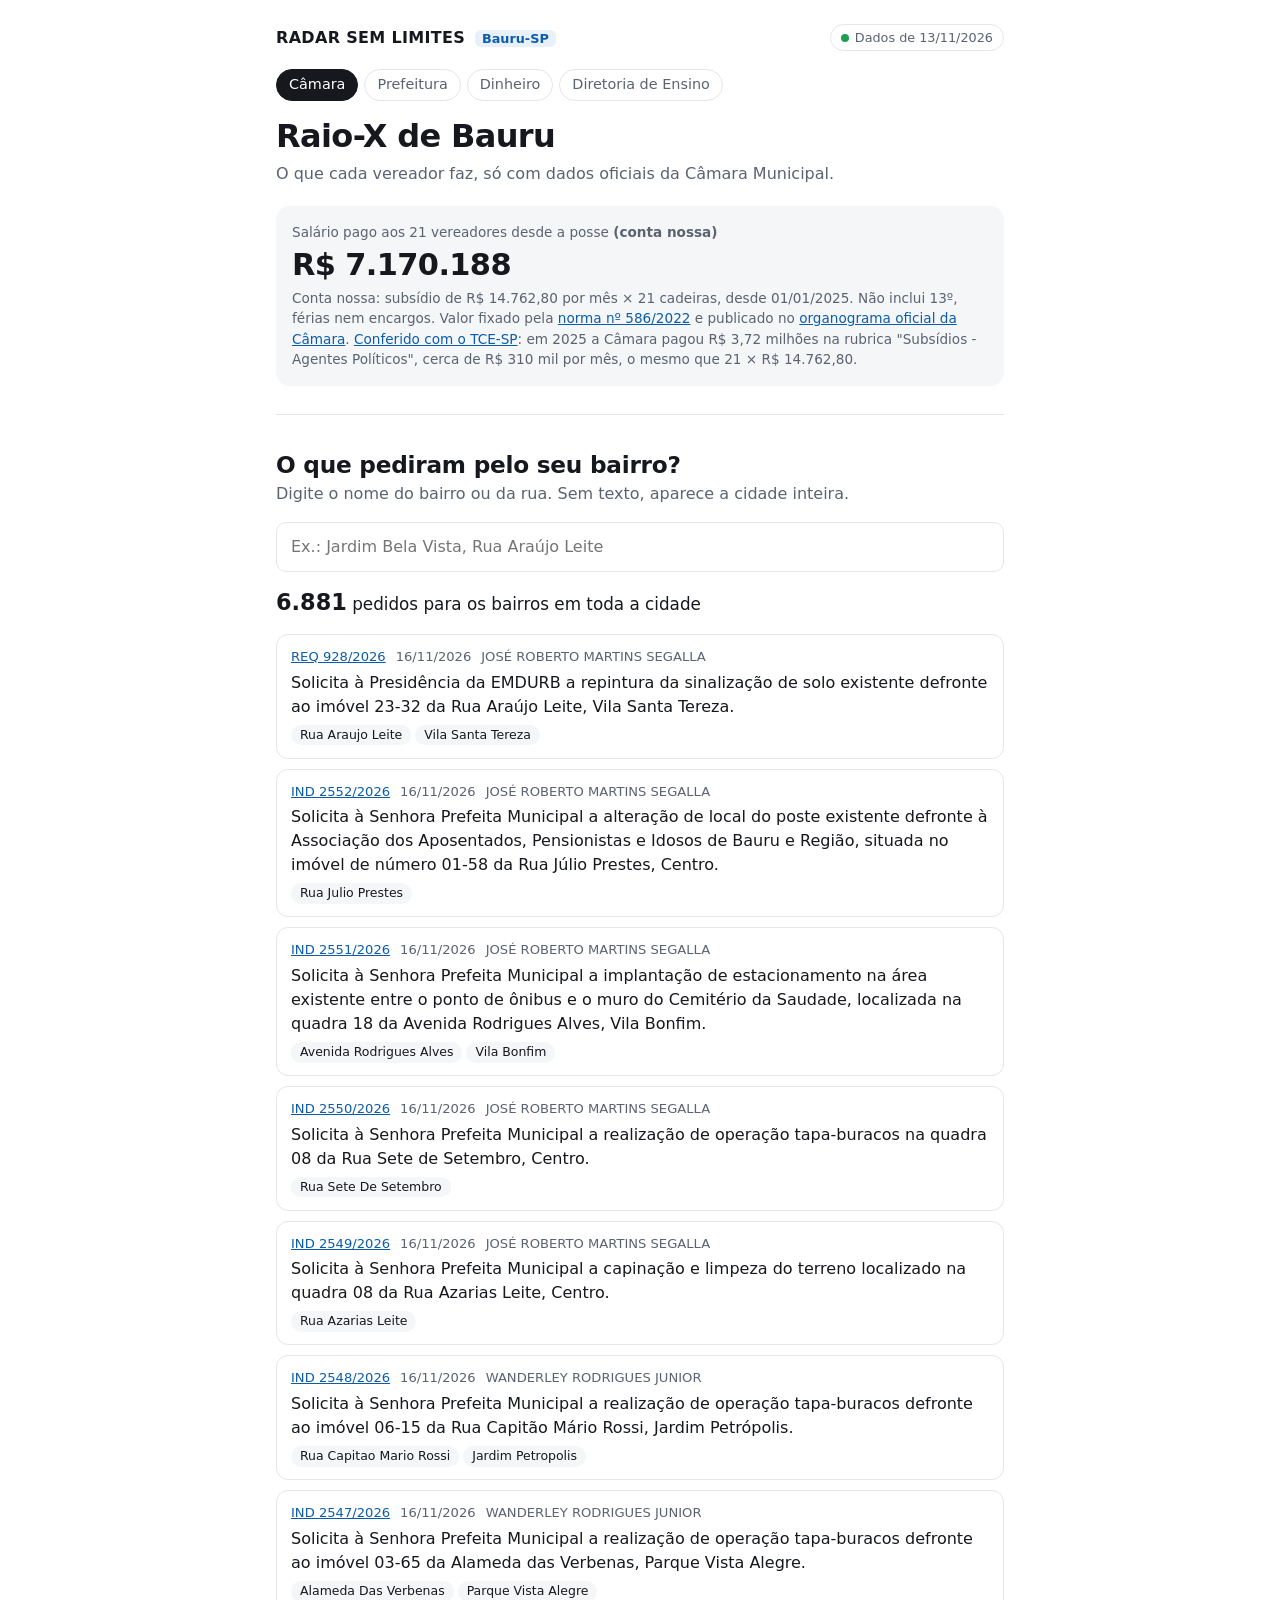
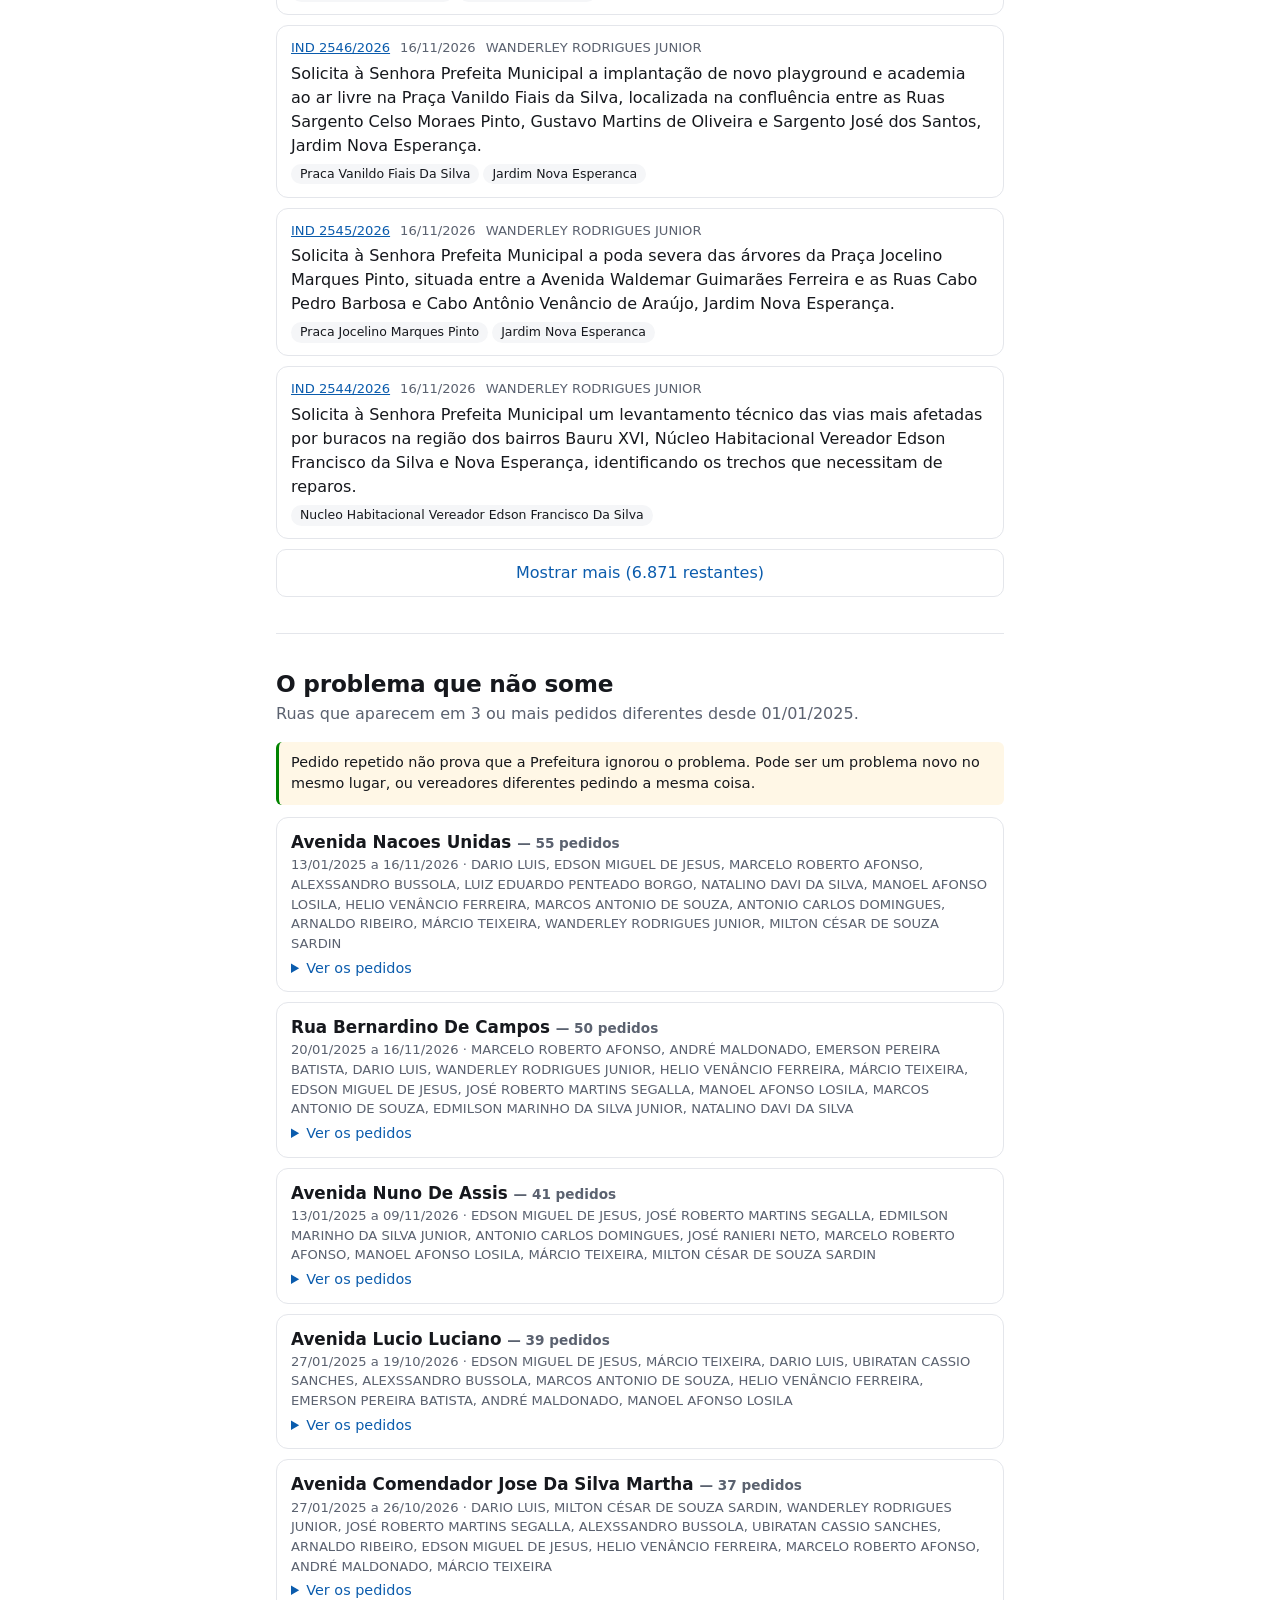
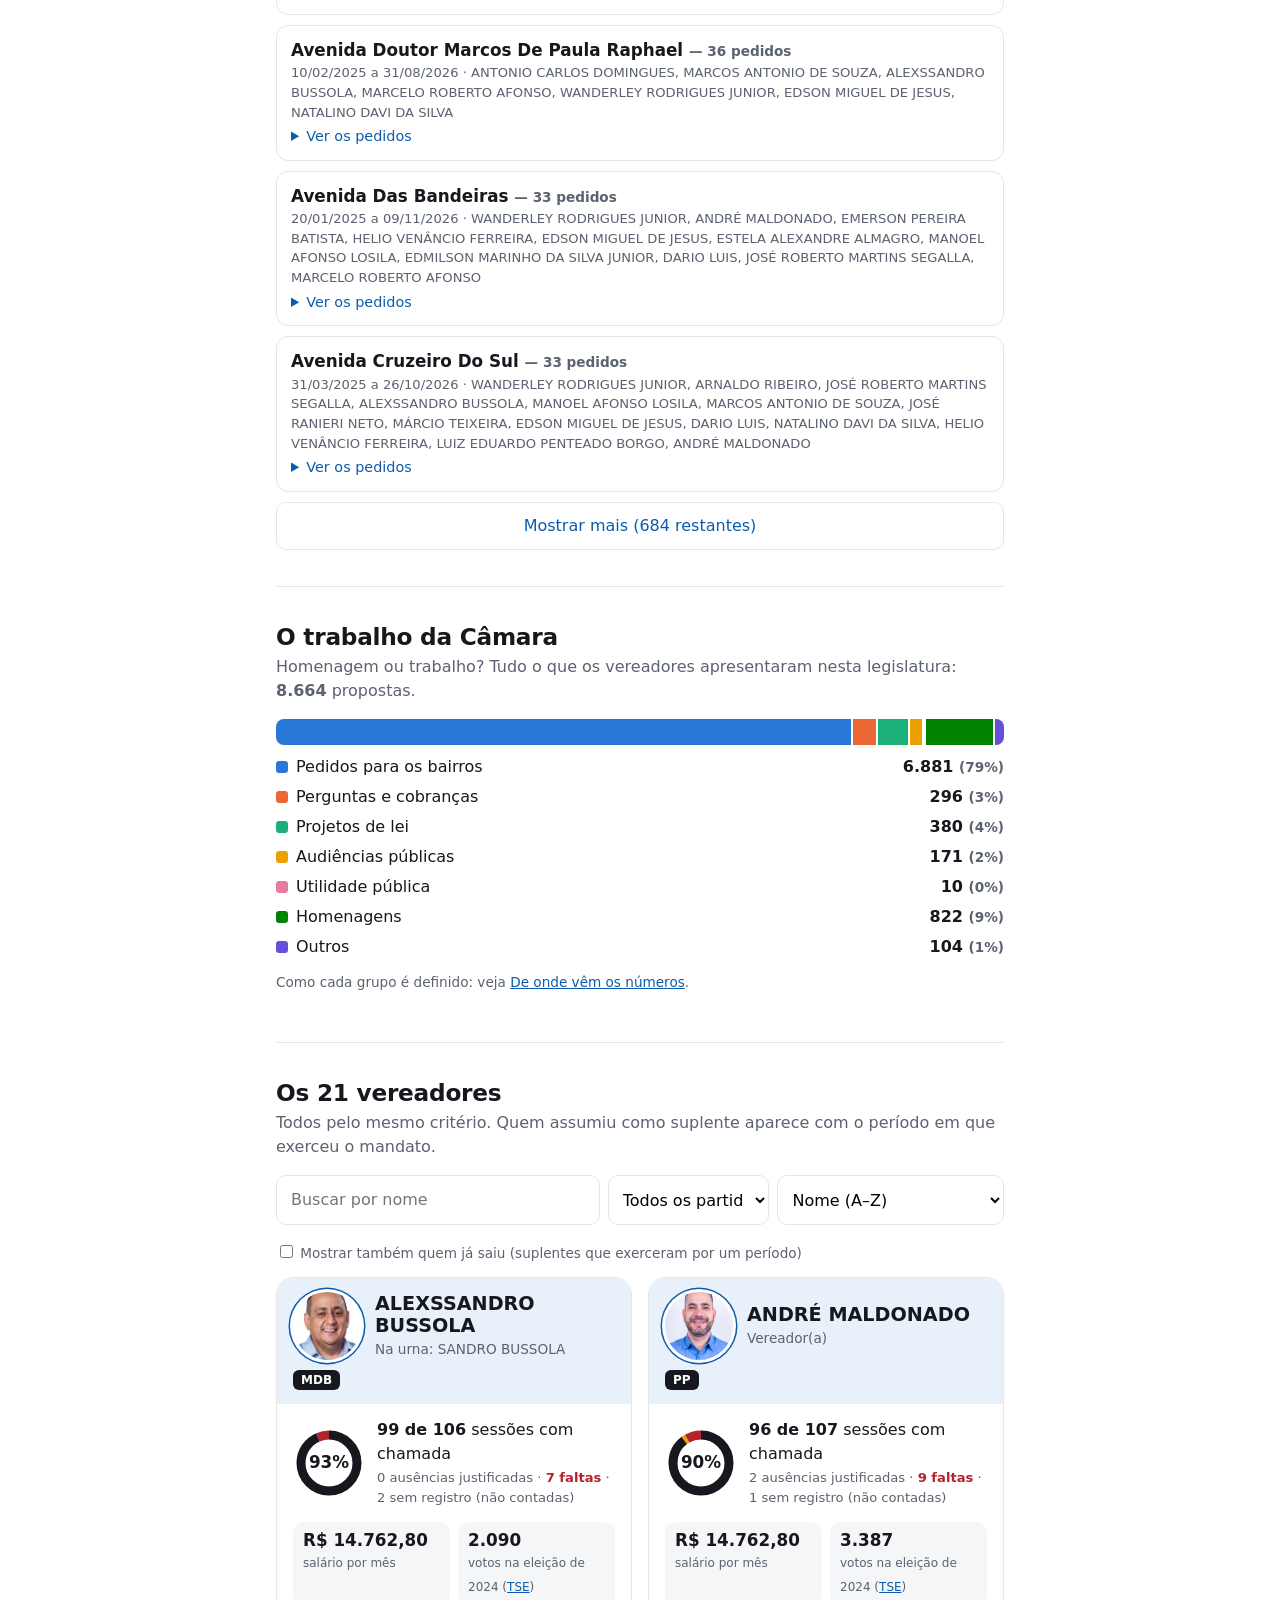
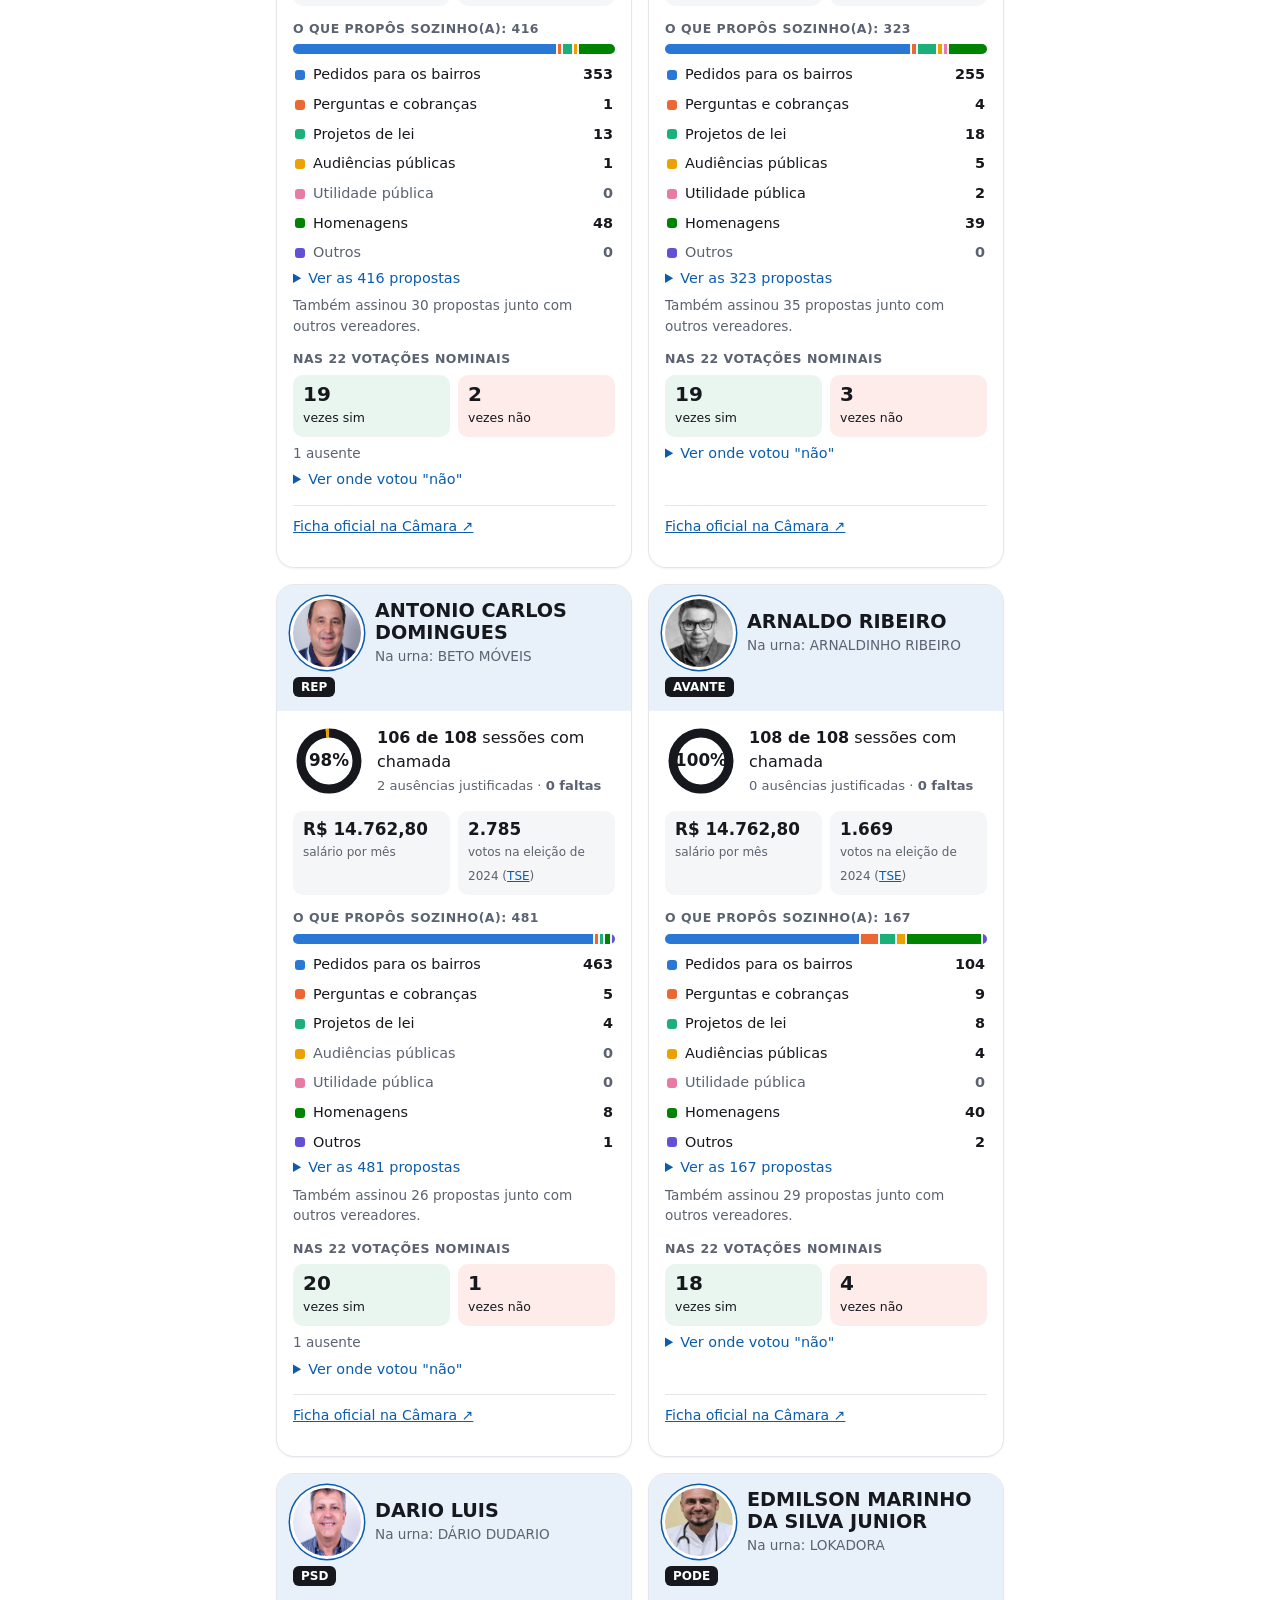
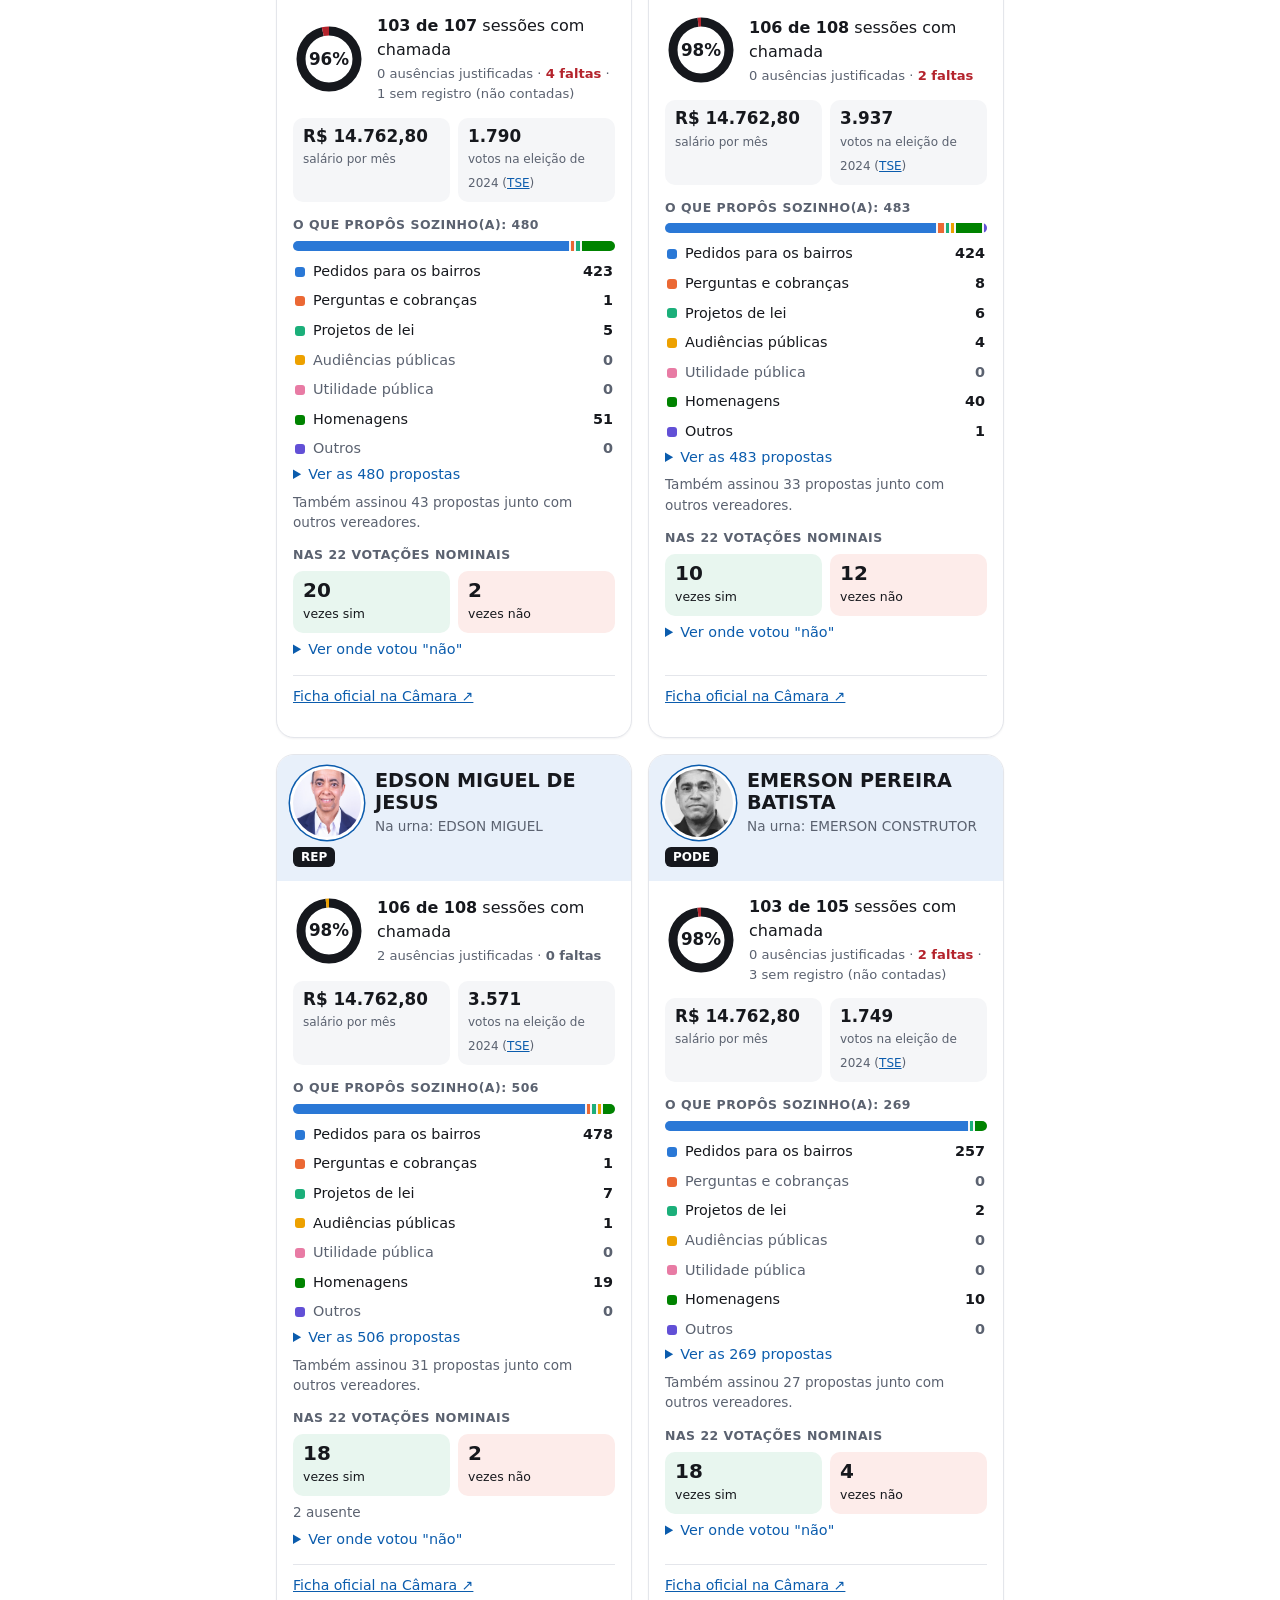
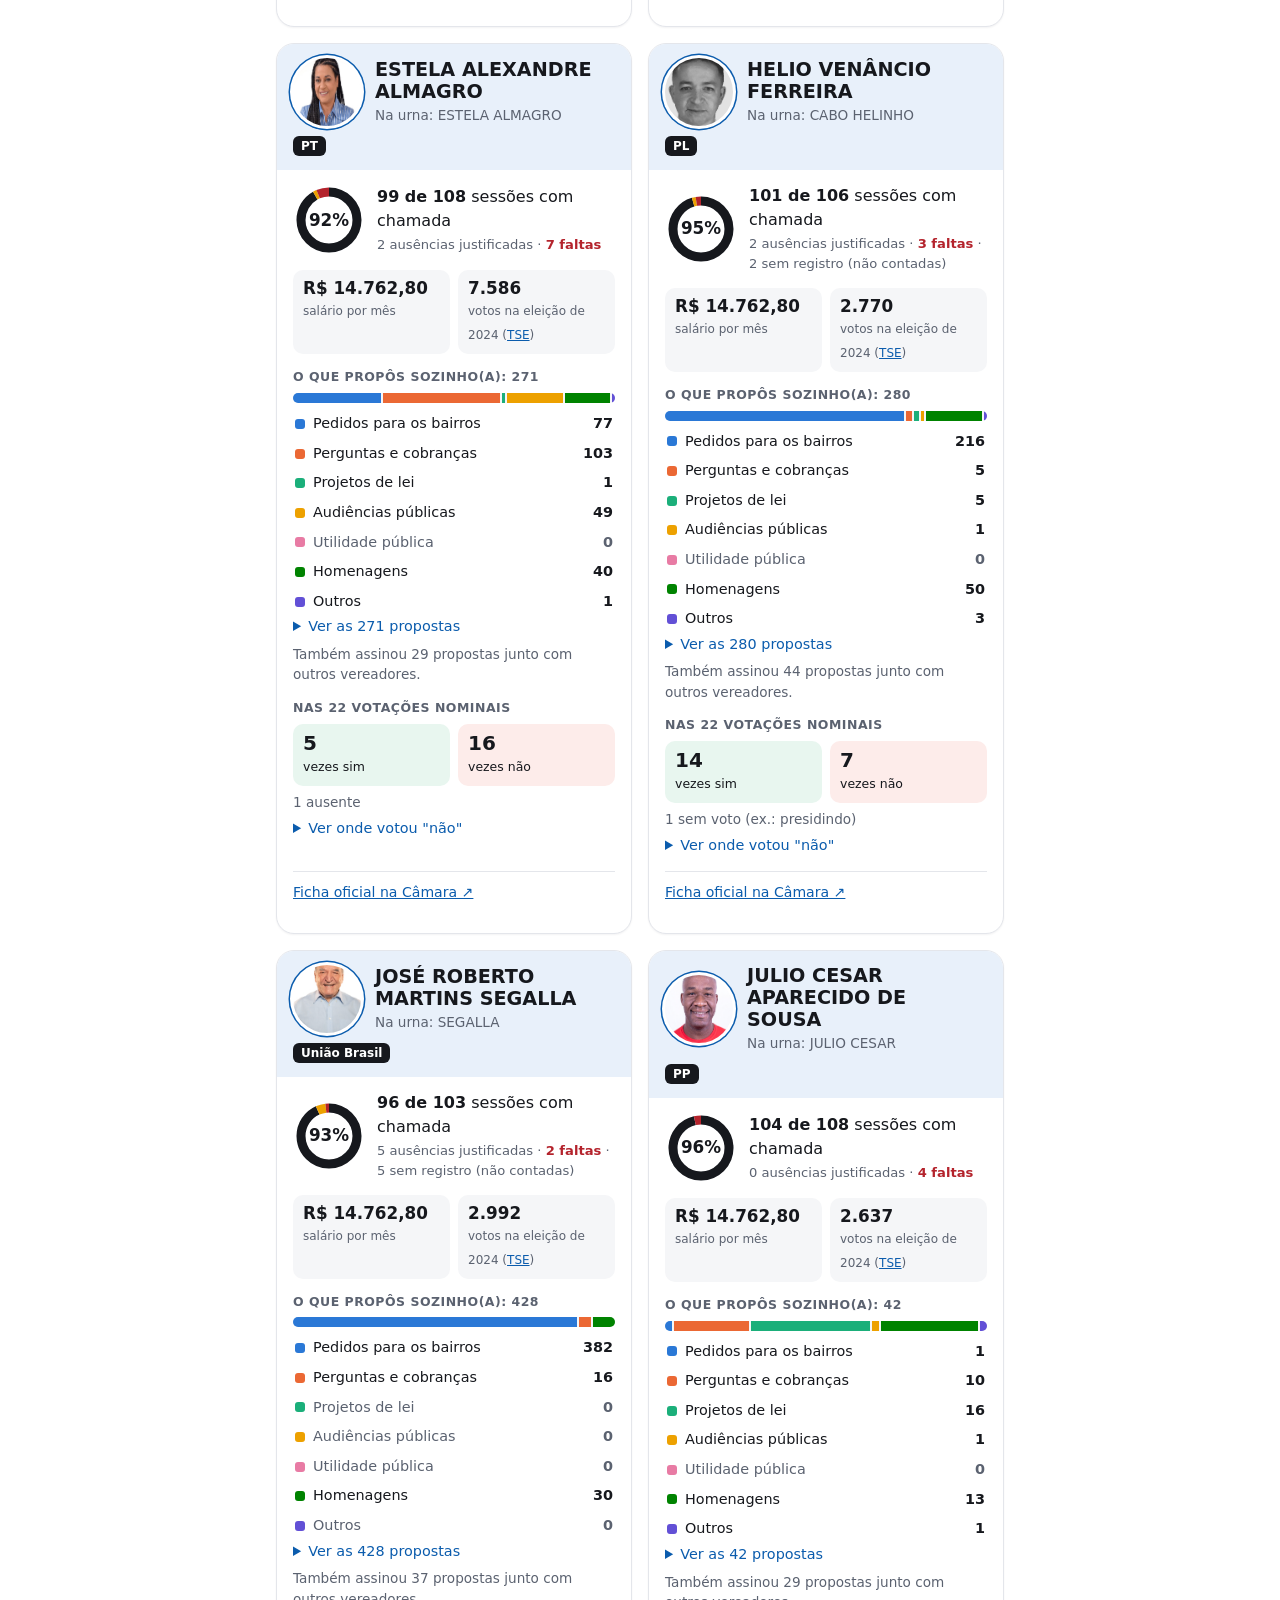
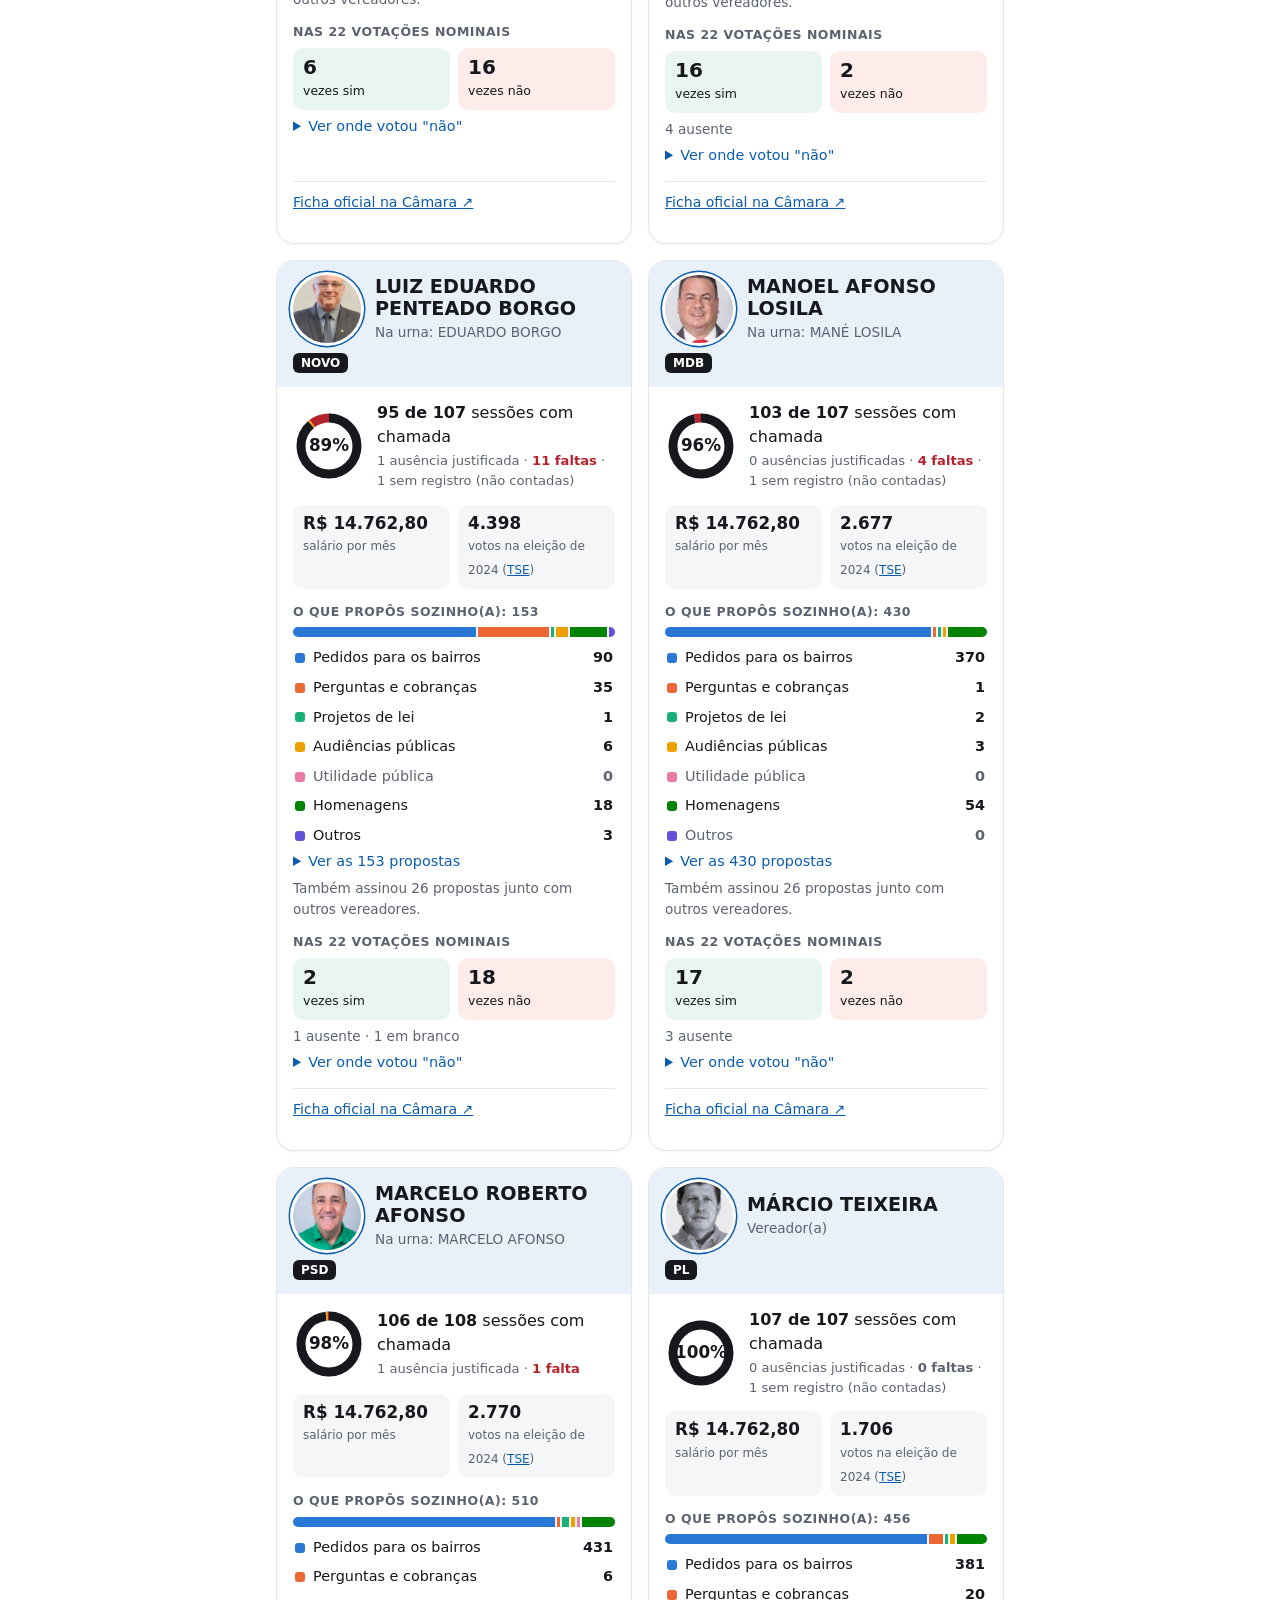
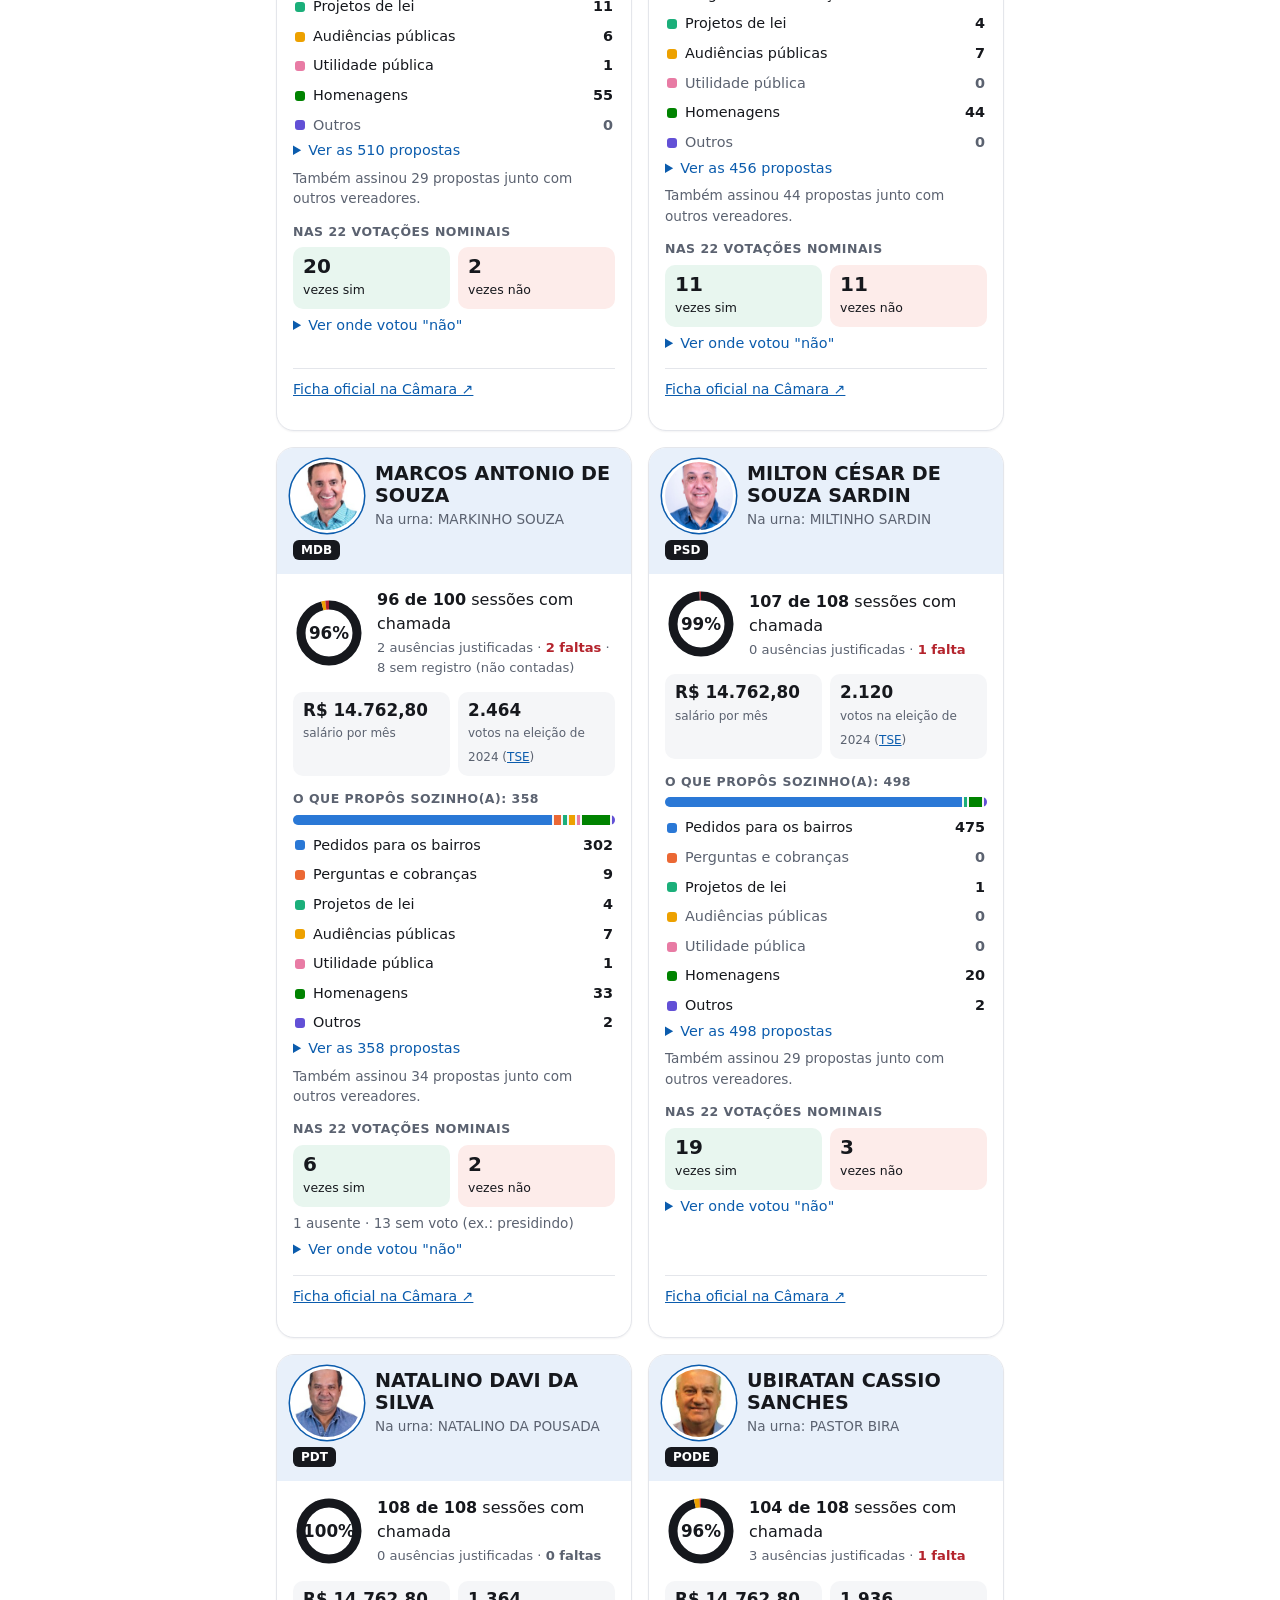
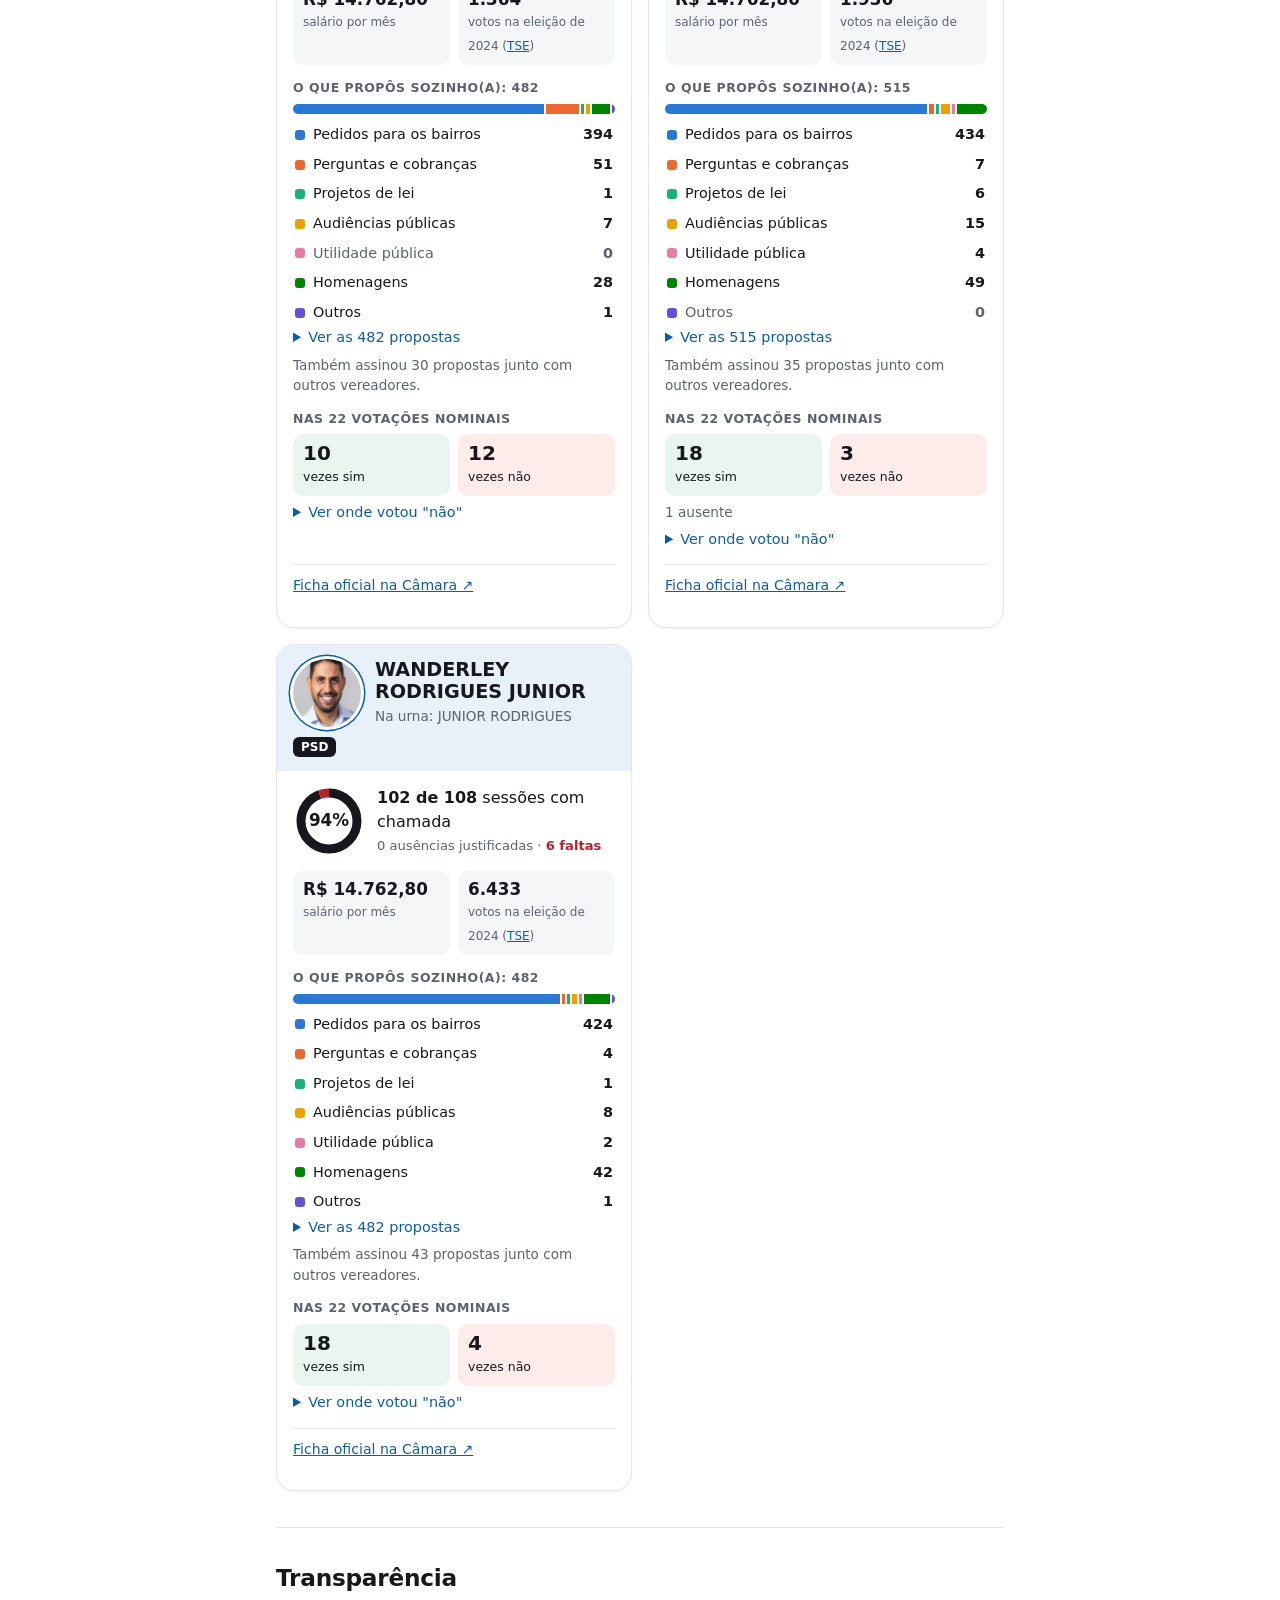
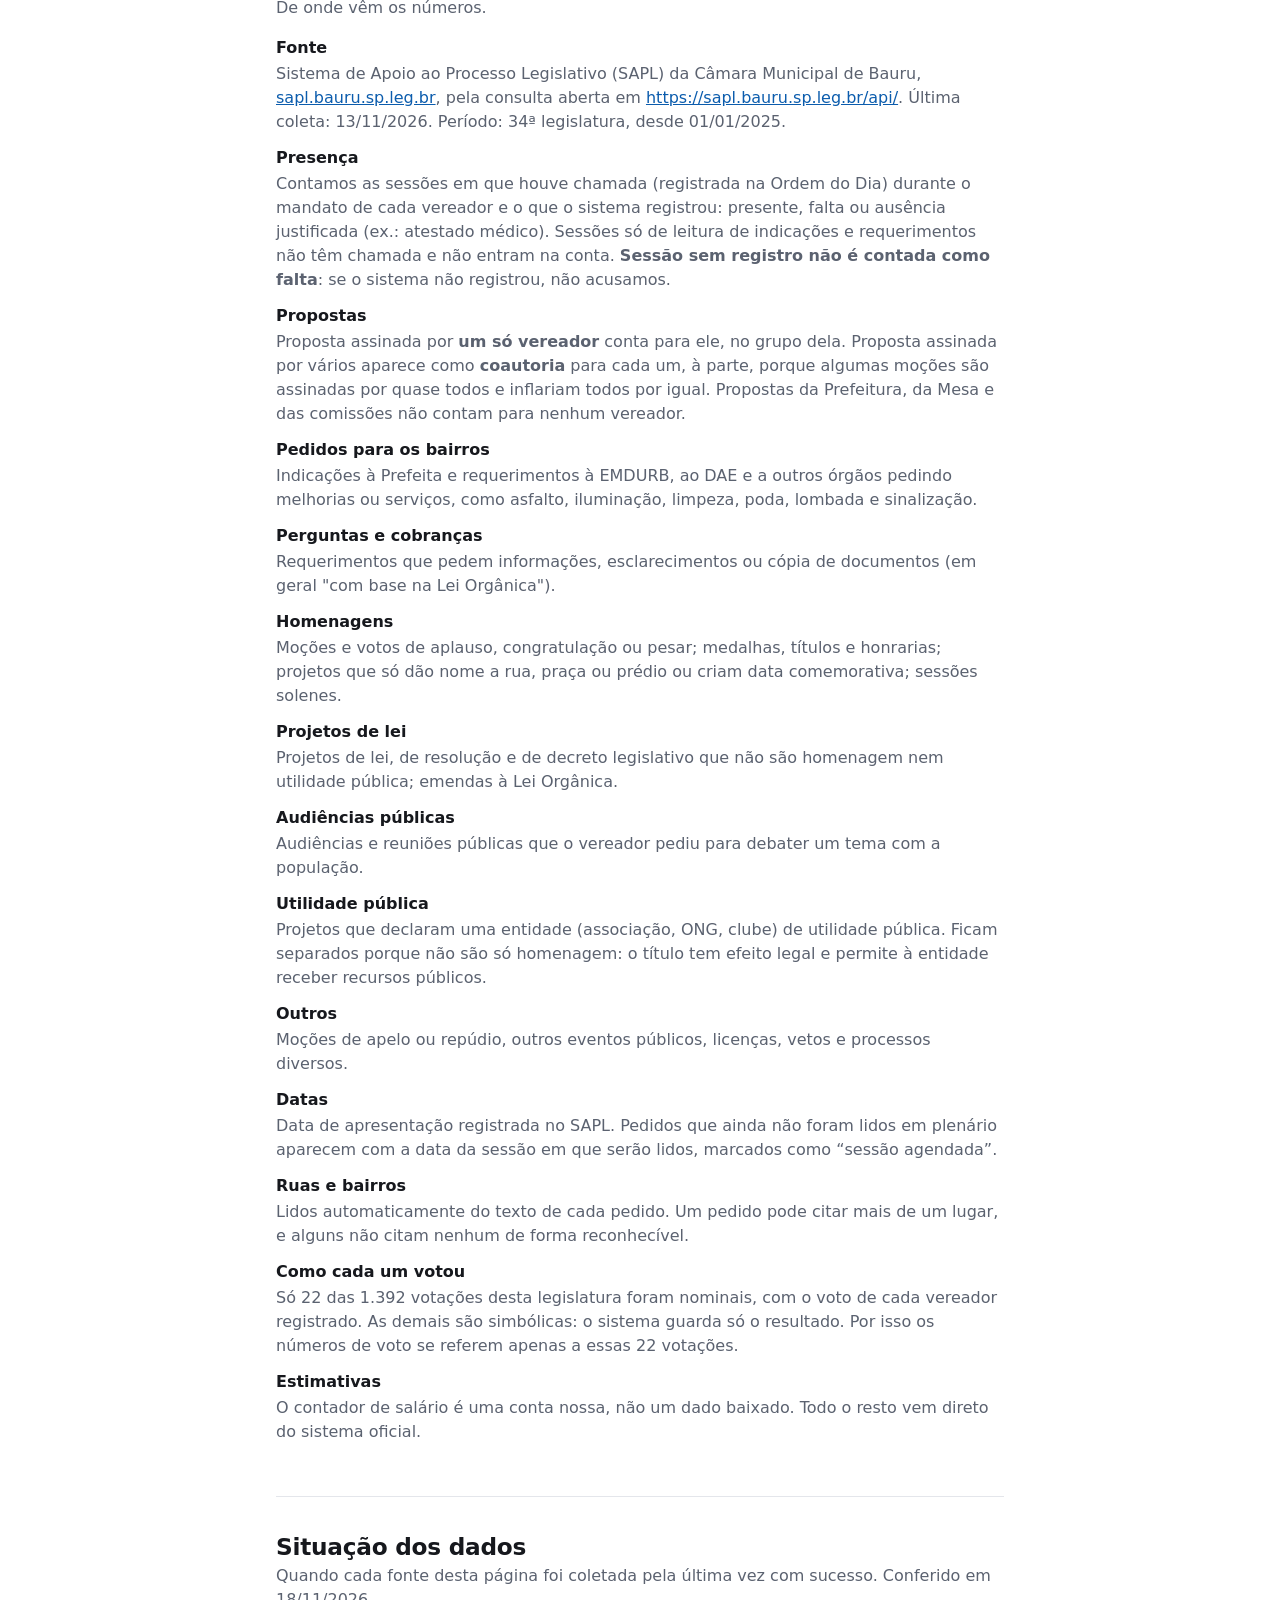
==== commit 3544efca: "Conferencia de dados velhos ou faltando" ====
--- a/site/index.html
+++ b/site/index.html
@@ -251,5 +251,6 @@
   filtrarVer();
 })();
 </script>
+<script src="situacao.js"></script>
 </body>
 </html>
--- a/site/estilo.css
+++ b/site/estilo.css
@@ -149,3 +149,9 @@
   .nome-prog { font-size: .88rem; }
   .marca .cidade { font-weight: 600; letter-spacing: 0; color: var(--acento); background: var(--acento2);
     border-radius: 6px; padding: 1px 7px; margin-left: 4px; font-size: .8rem; white-space: nowrap; }
+
+  /* situacao dos dados */
+  #situacao .selo { font-weight: 700; border-radius: 4px; padding: 0 6px; font-size: .75rem; }
+  #situacao .situacao-ok .selo { background: #e8f6ef; color: #0f6b44; }
+  #situacao .situacao-aviso .selo { background: #fff4d6; color: #7a5400; }
+  #situacao .situacao-falha .selo { background: #fdecea; color: var(--alerta); }
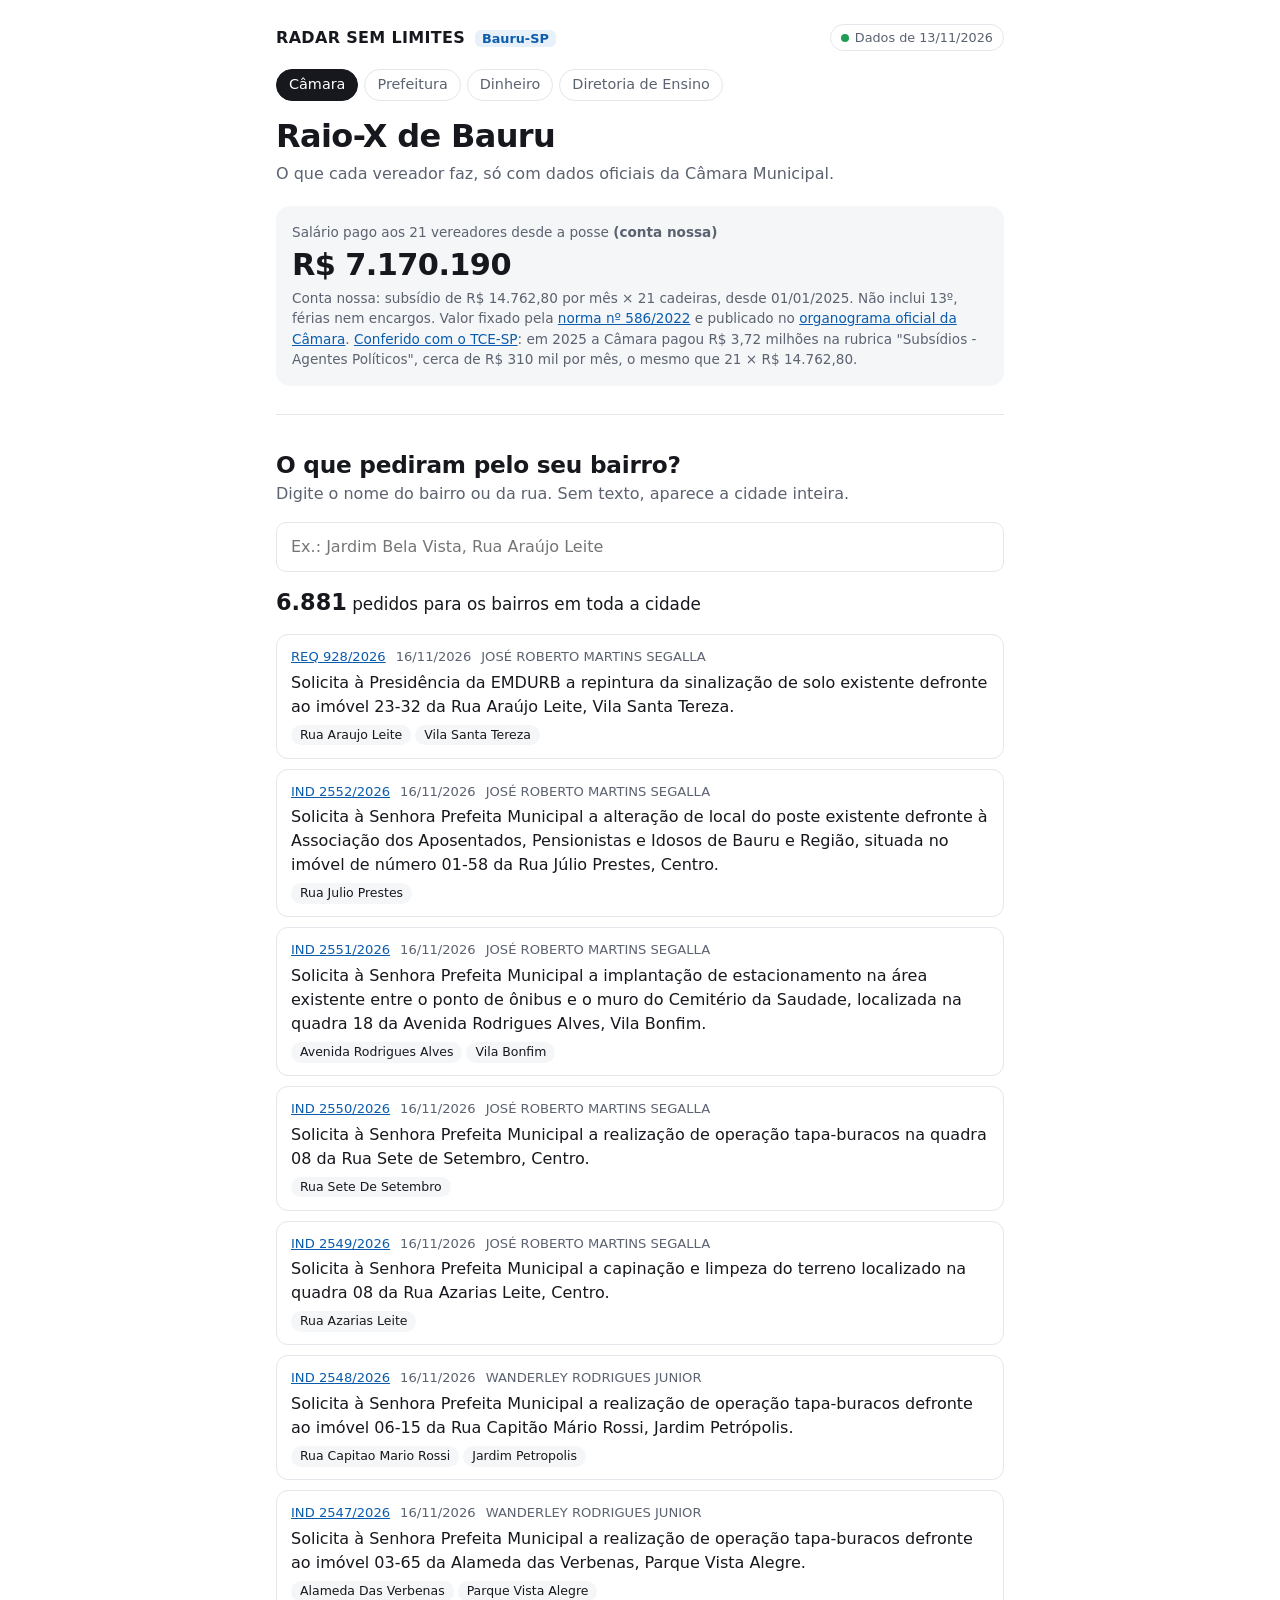
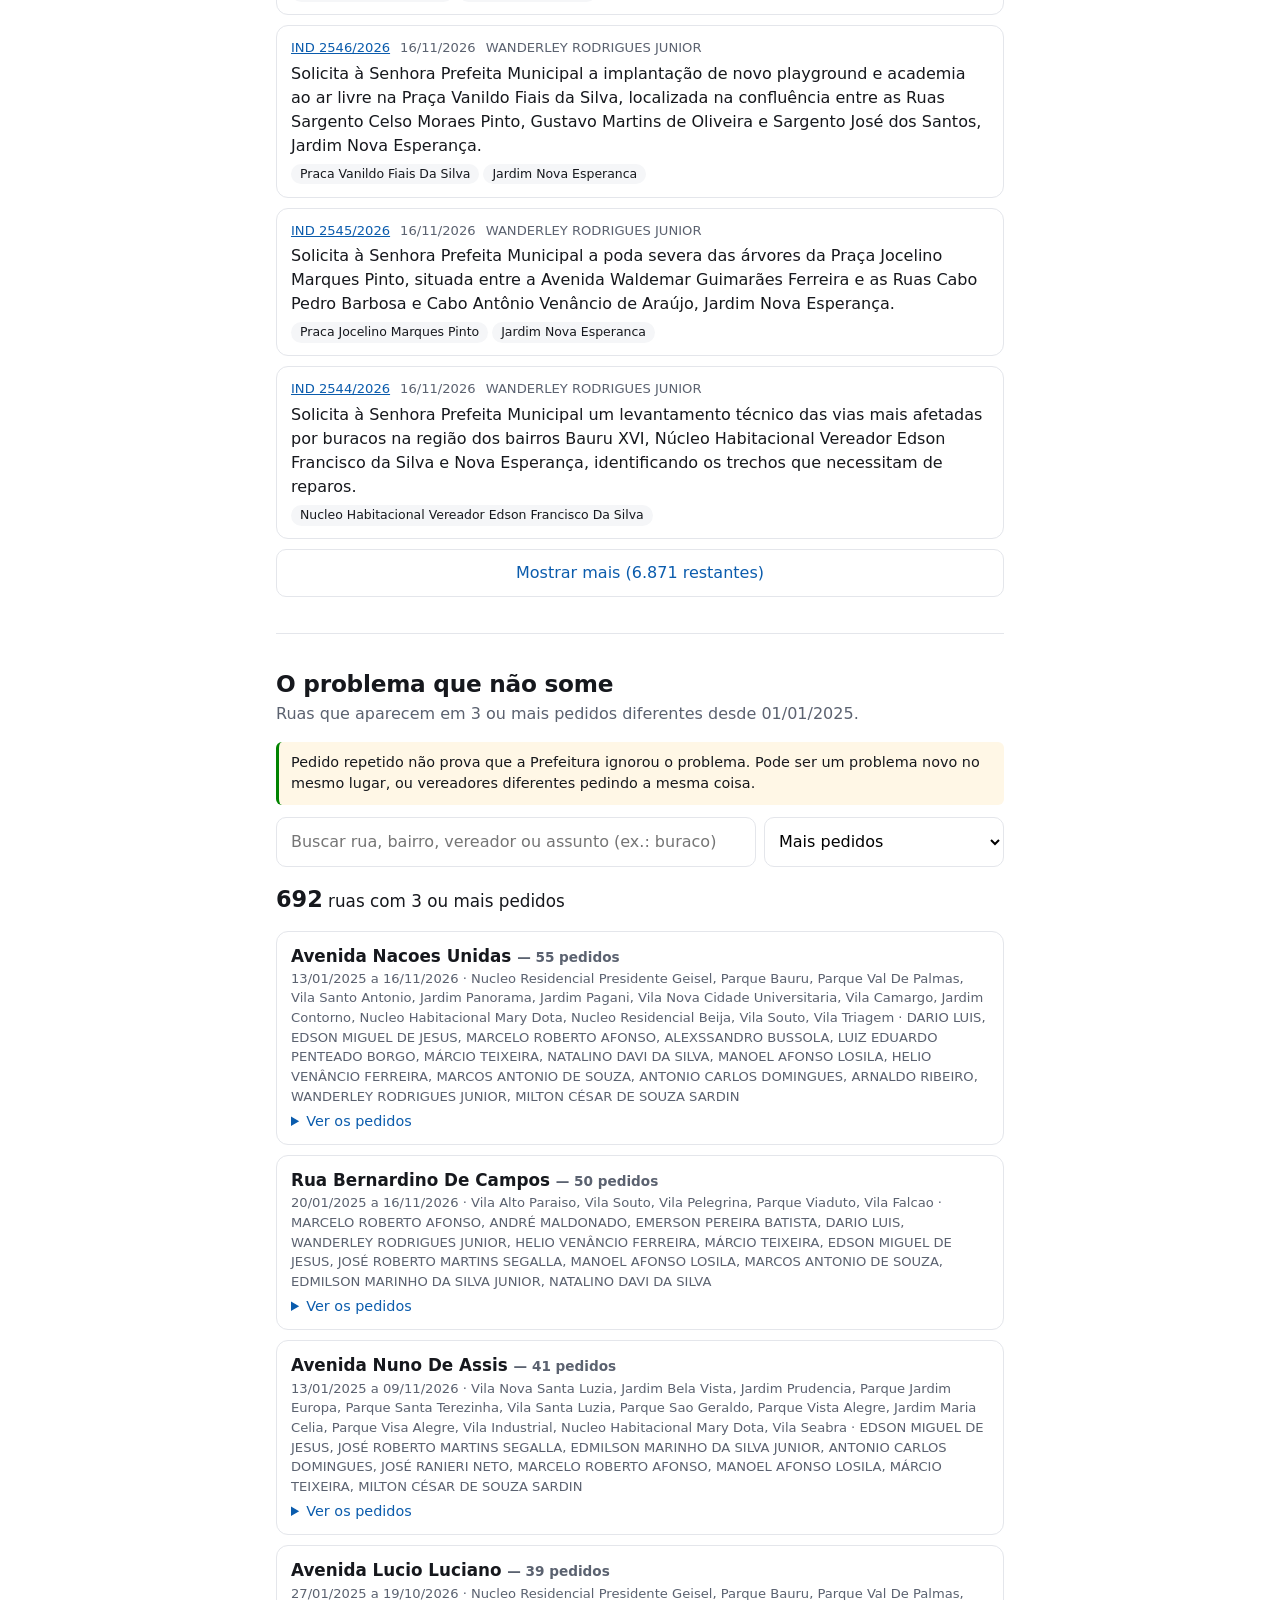
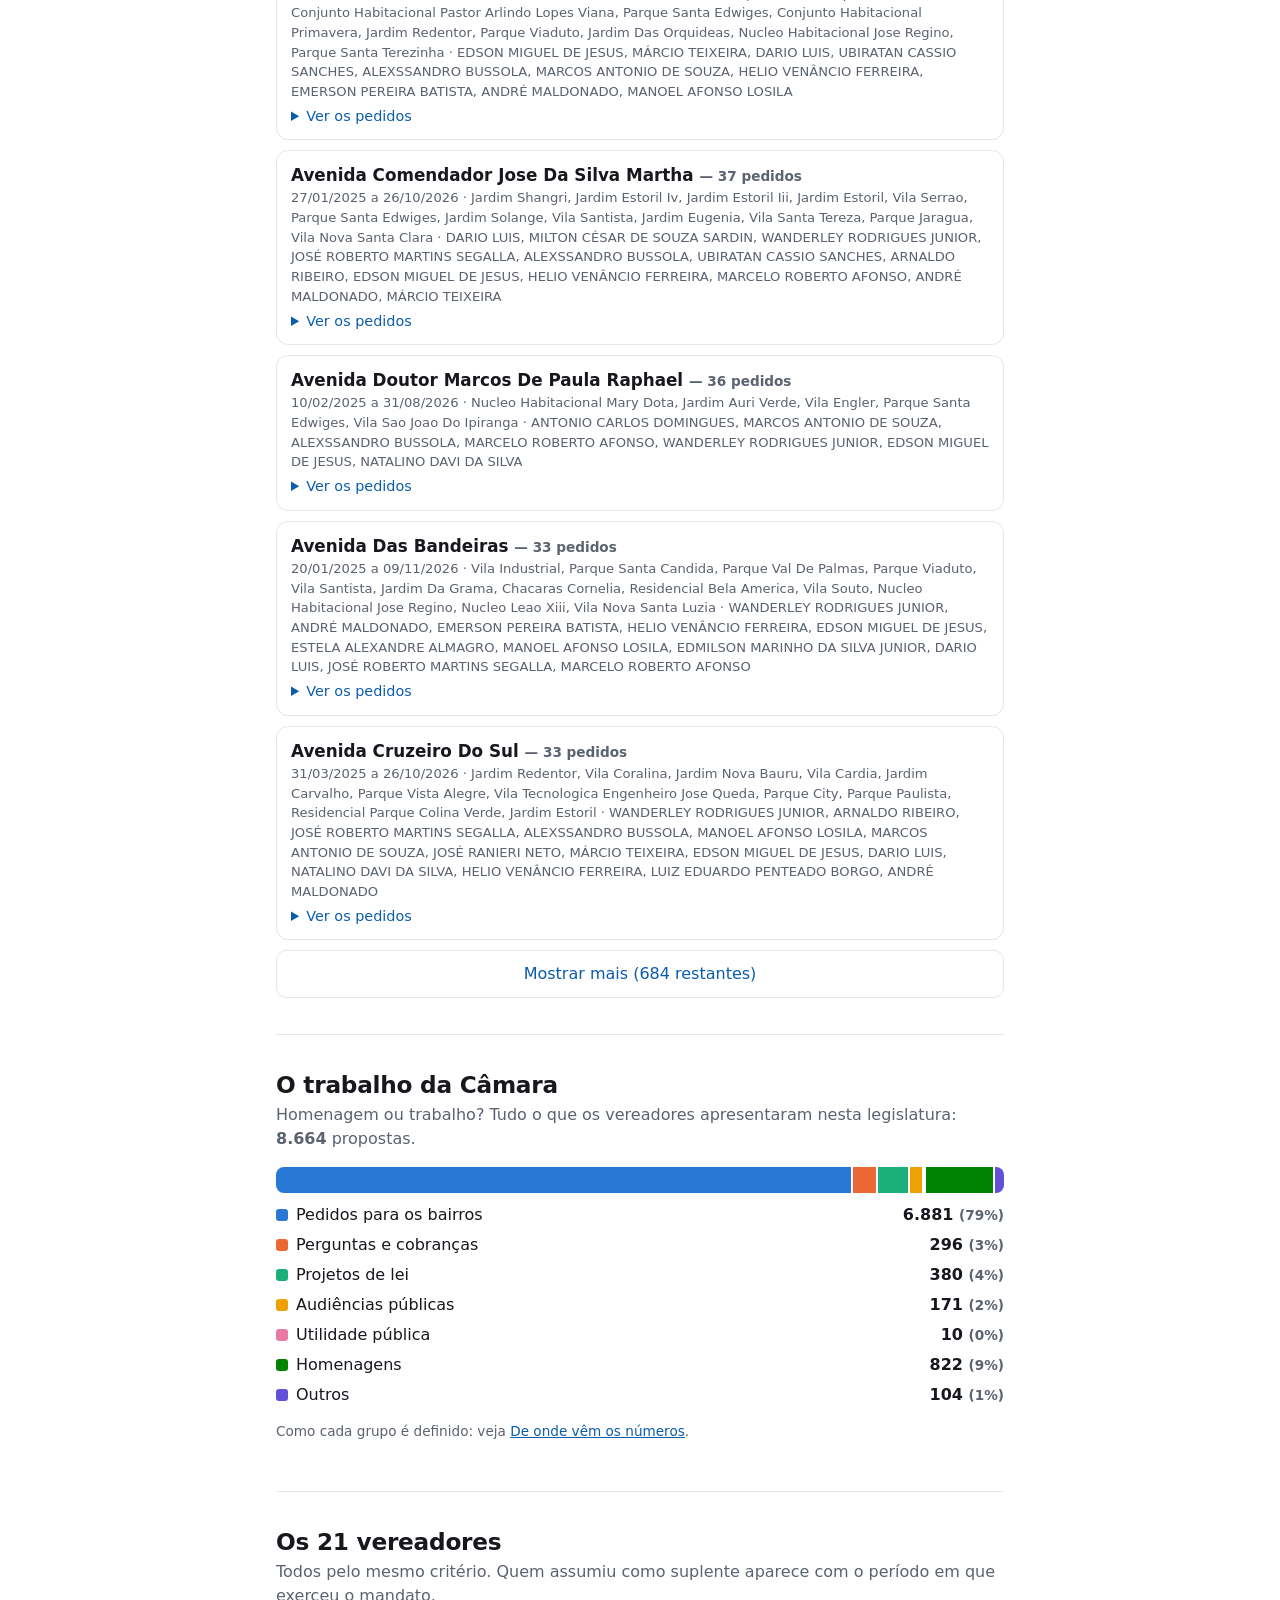
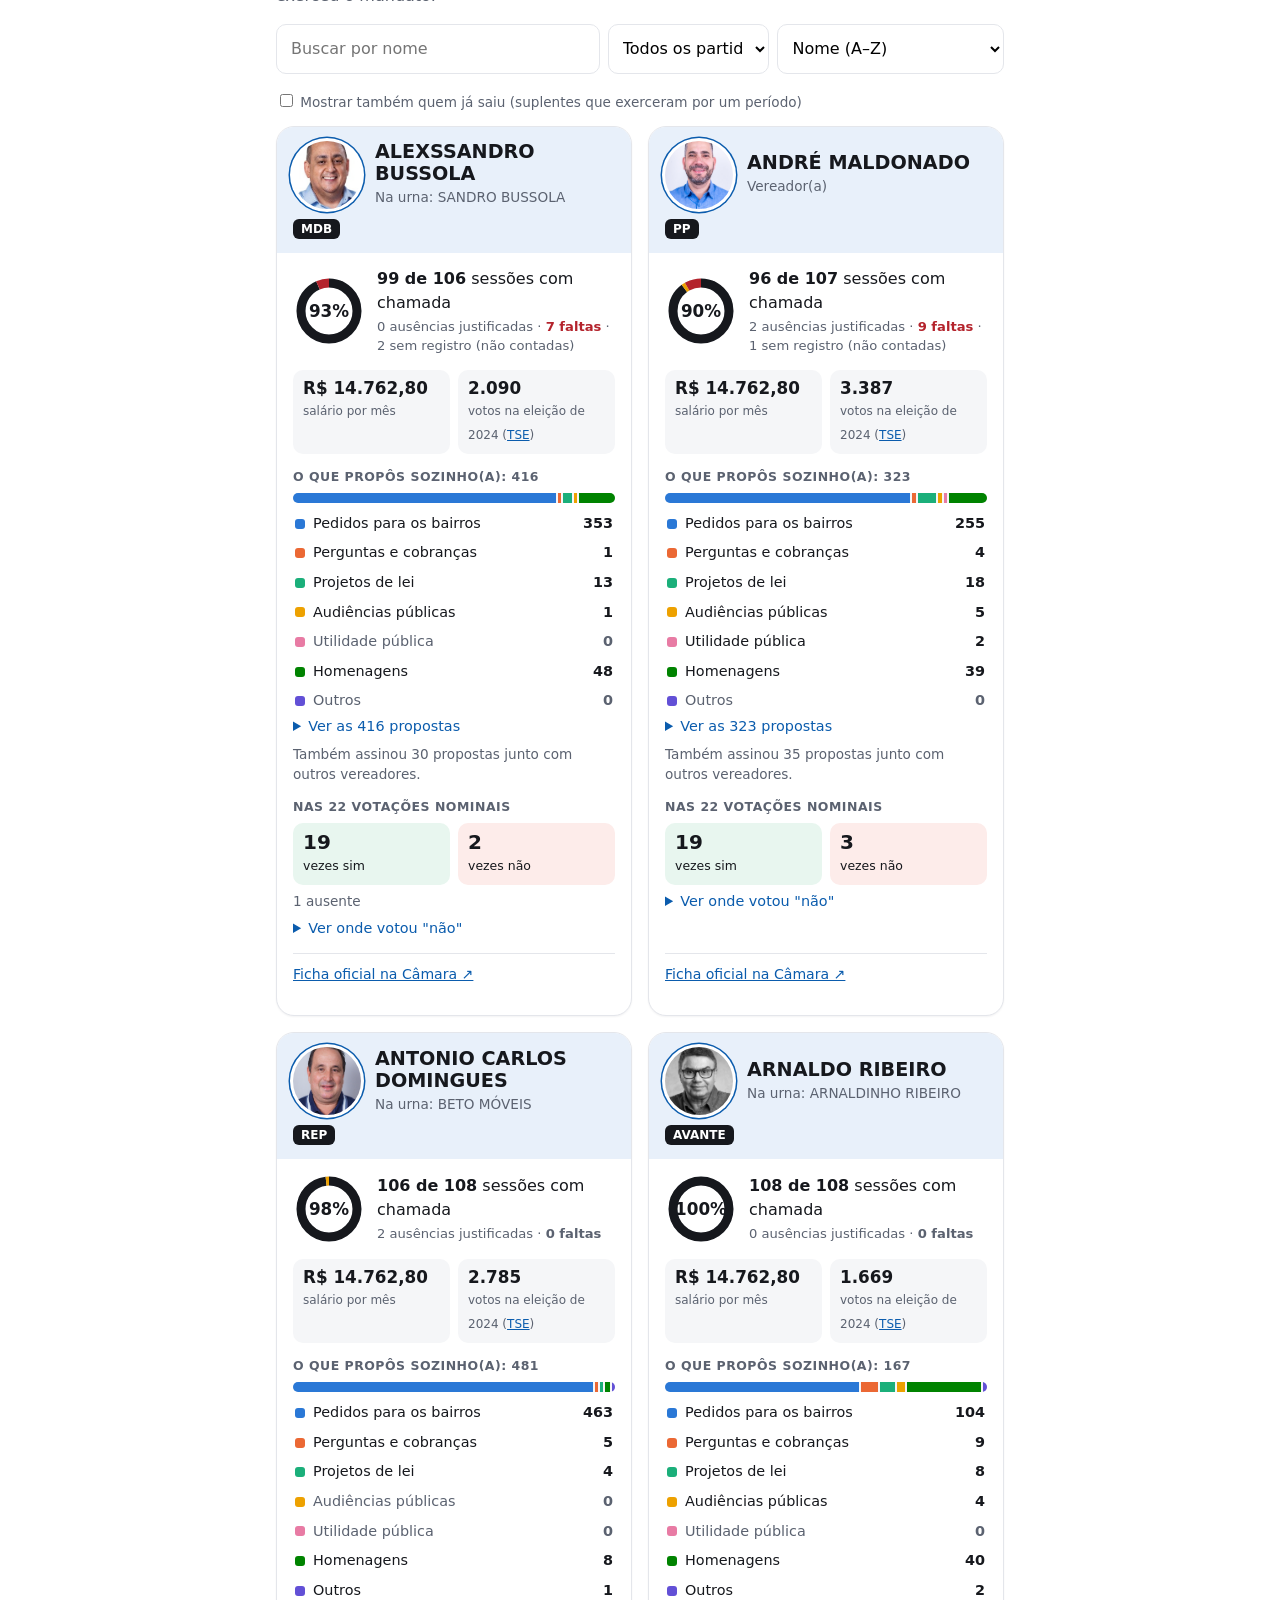
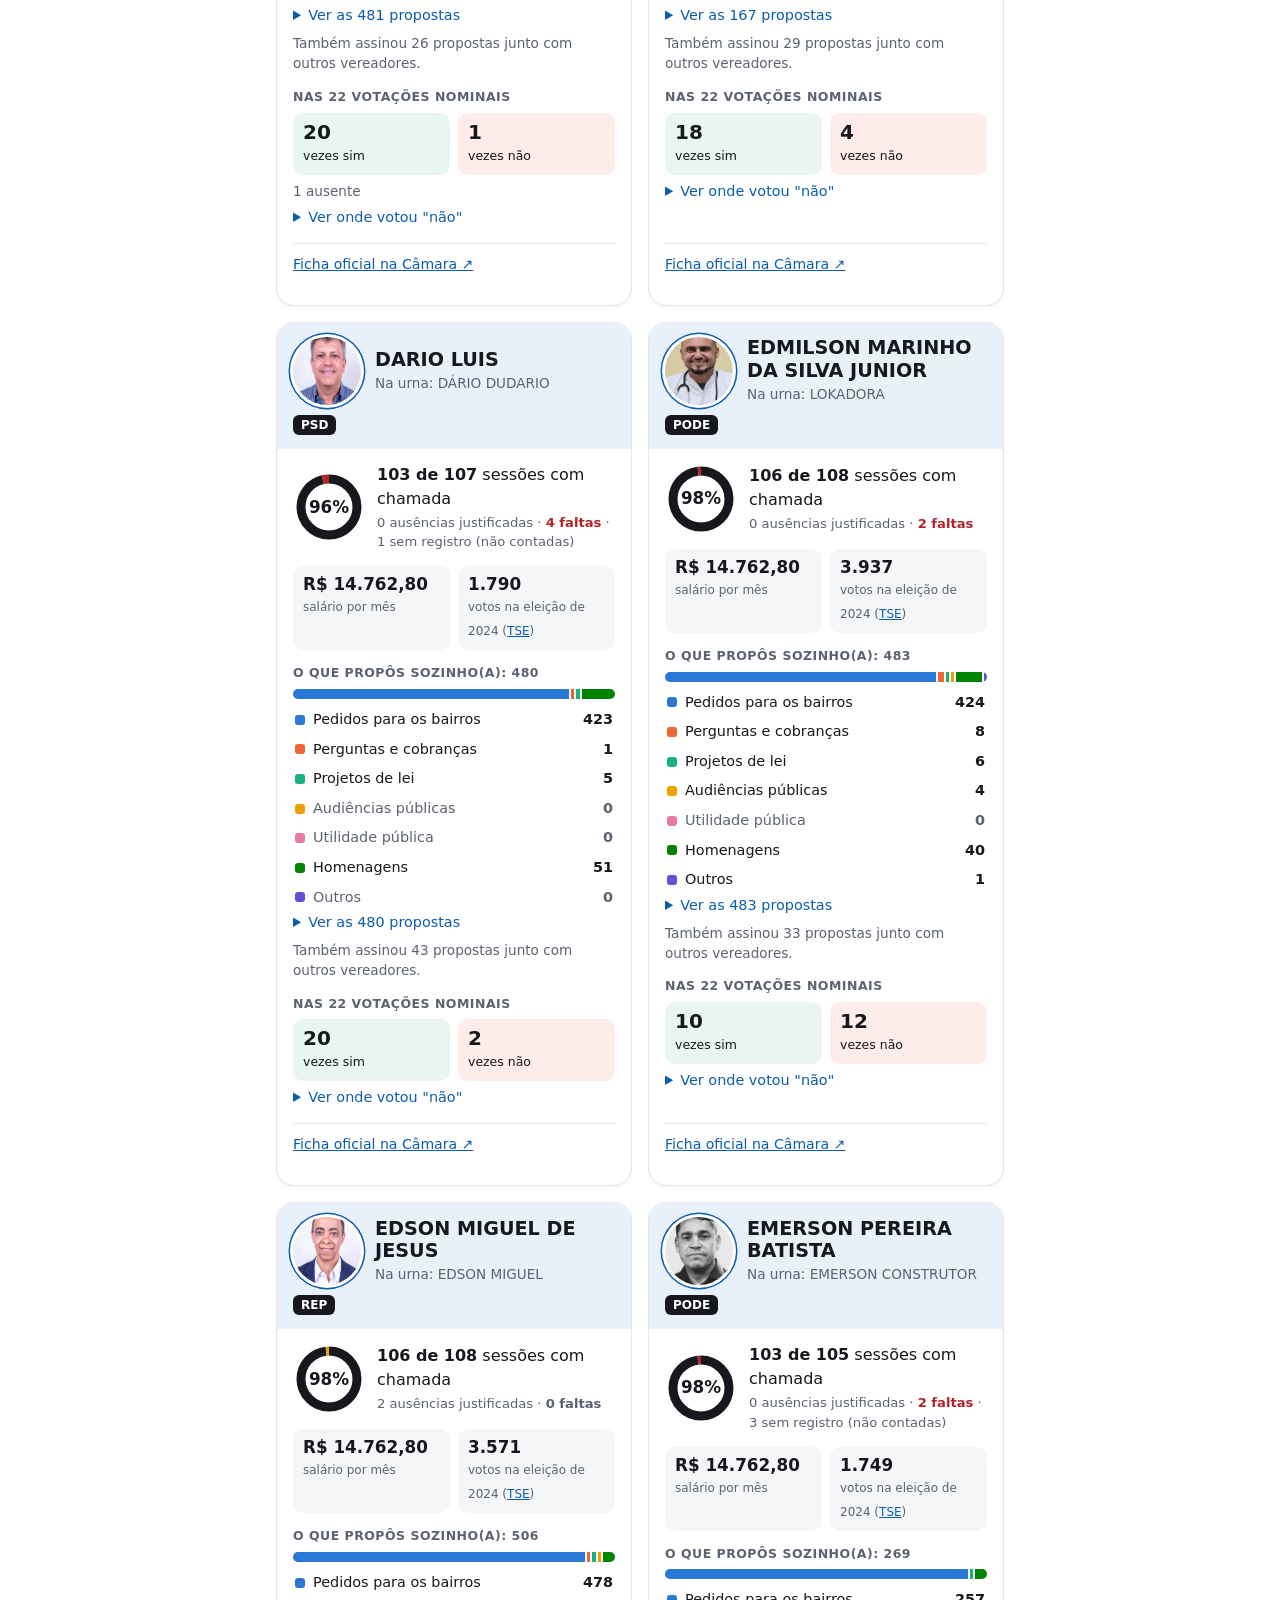
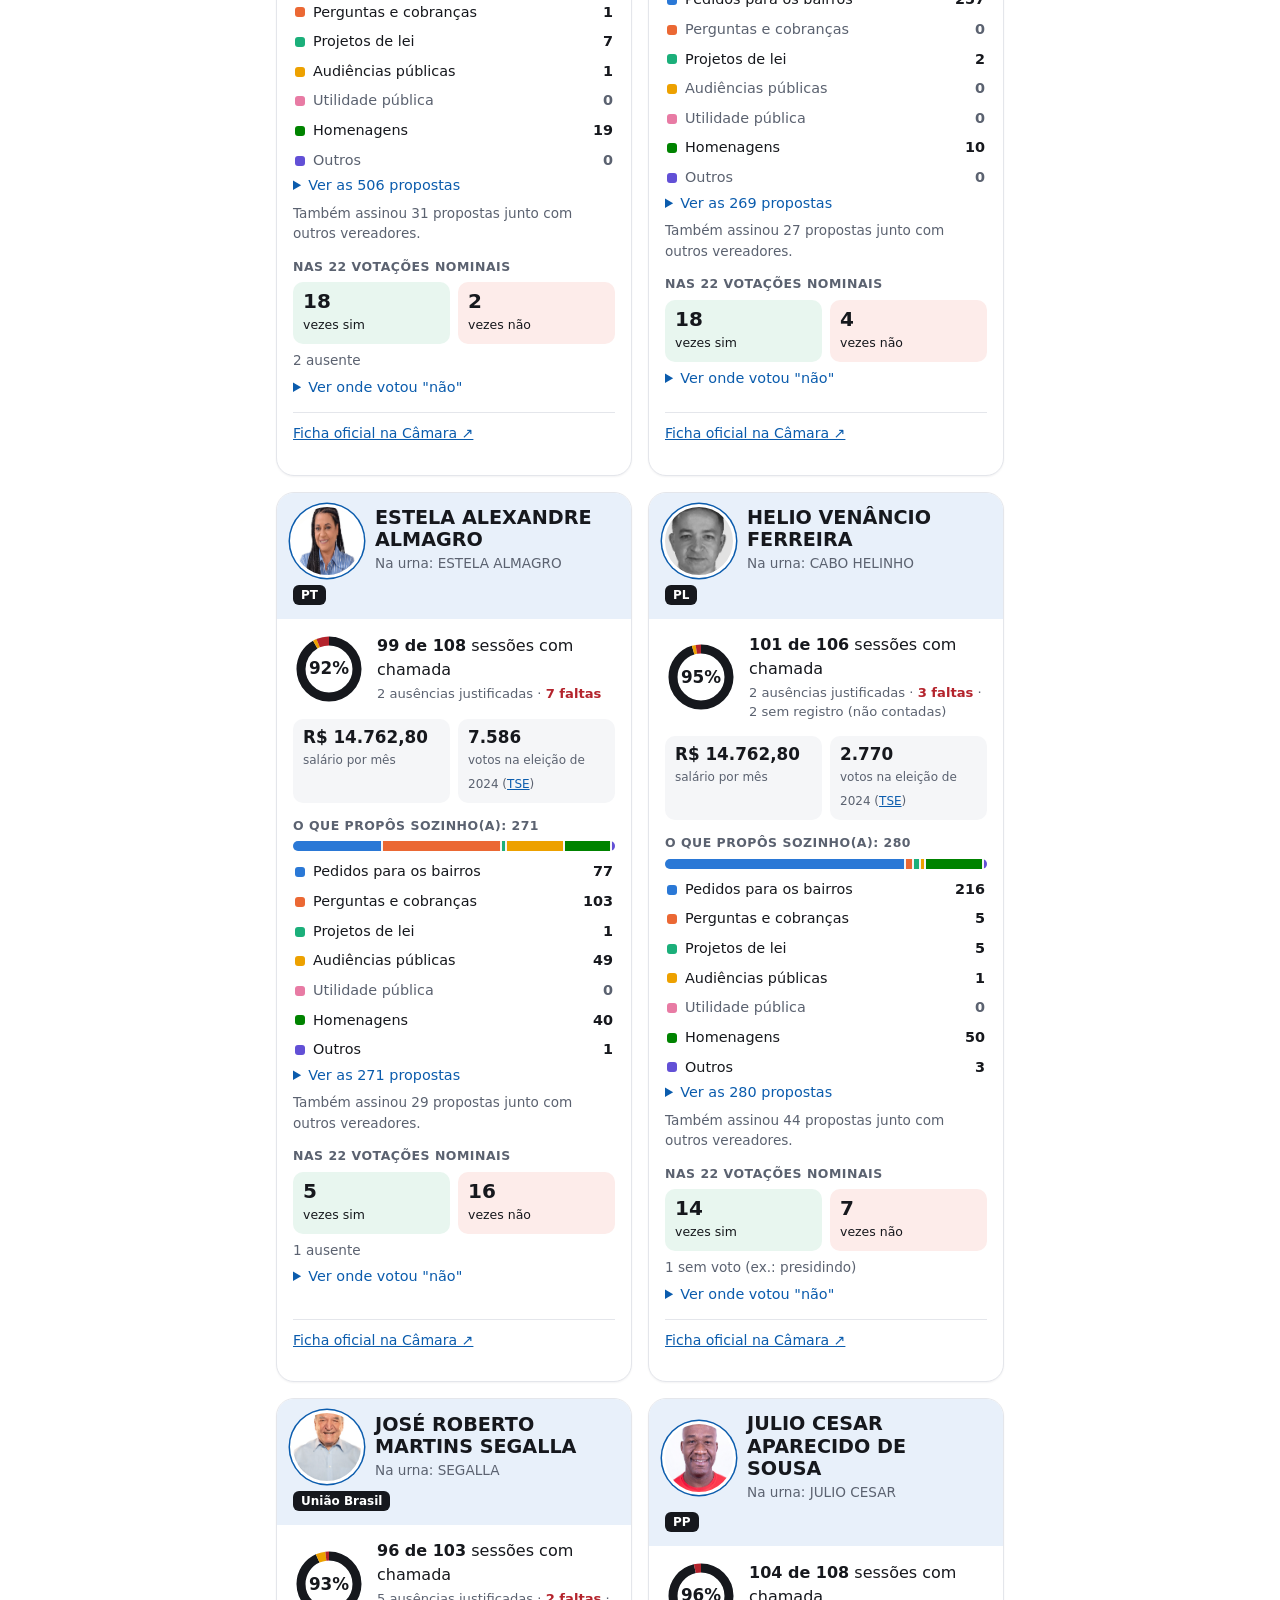
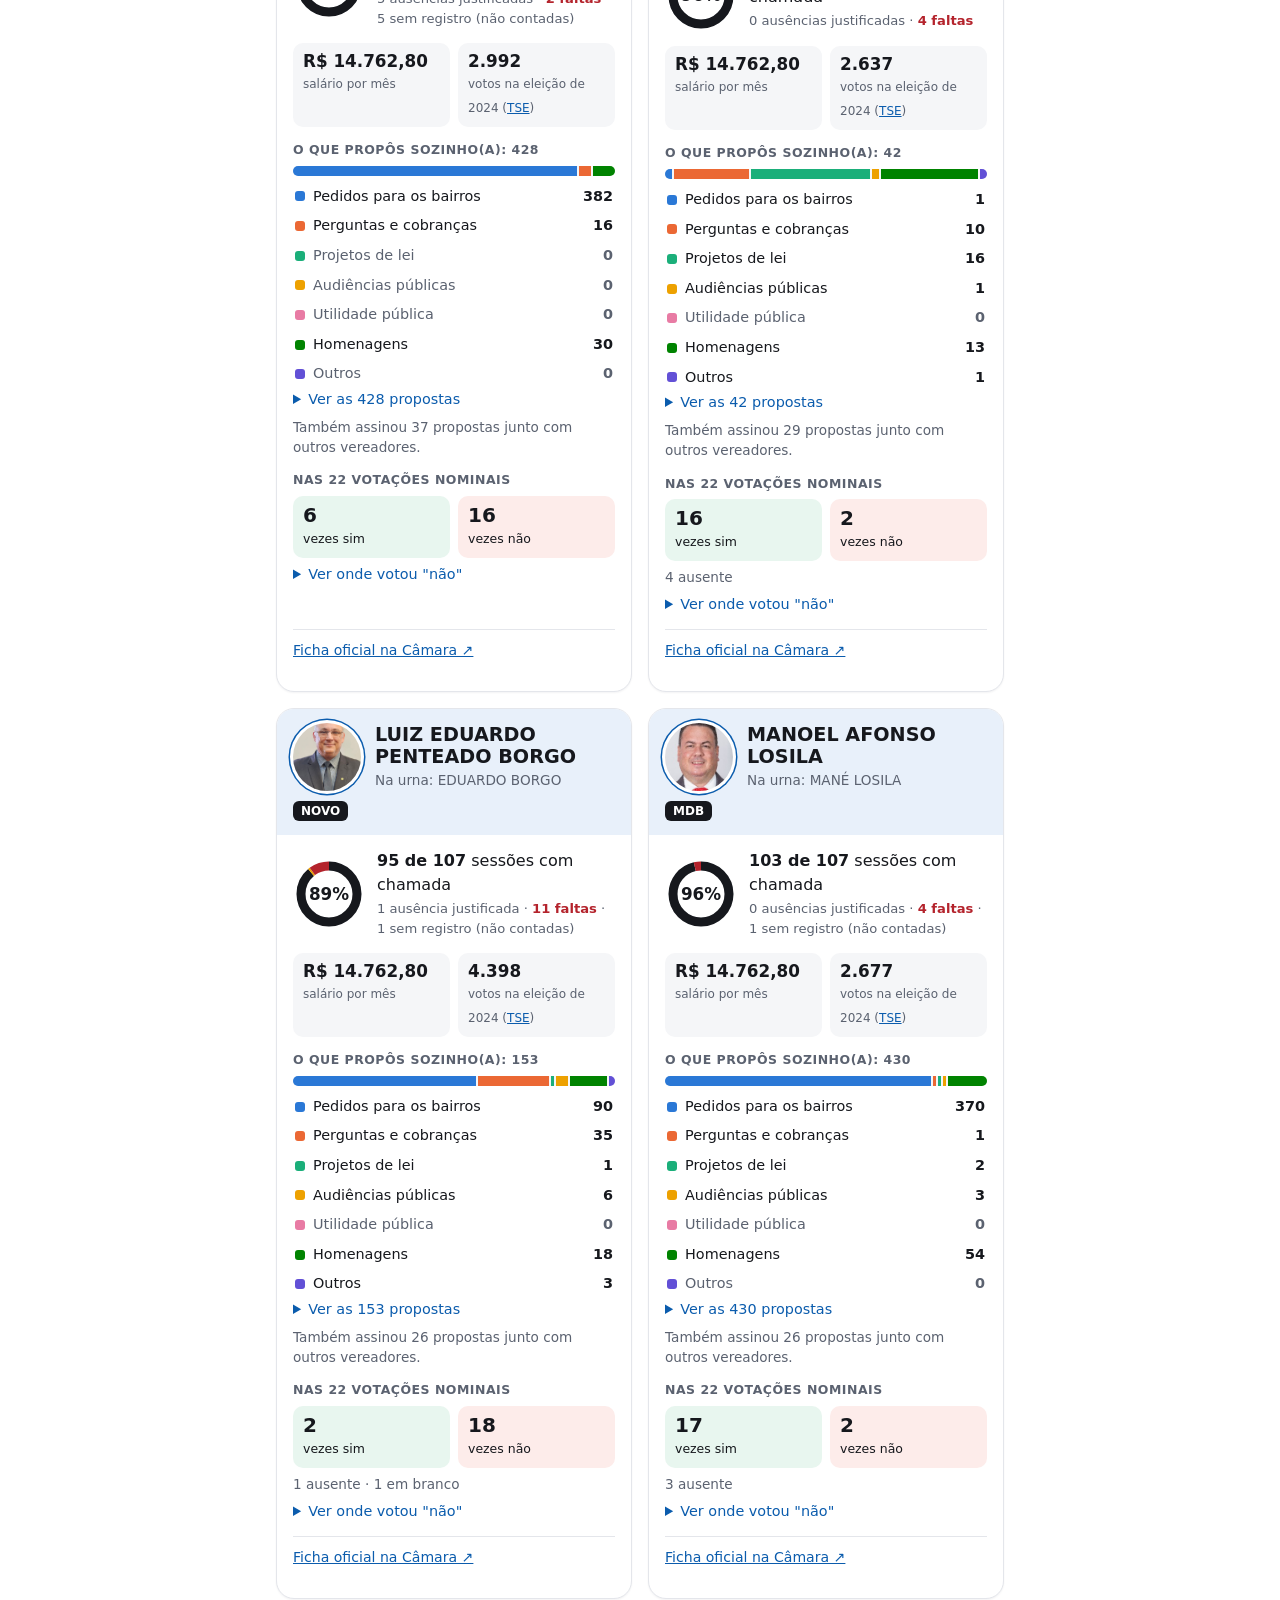
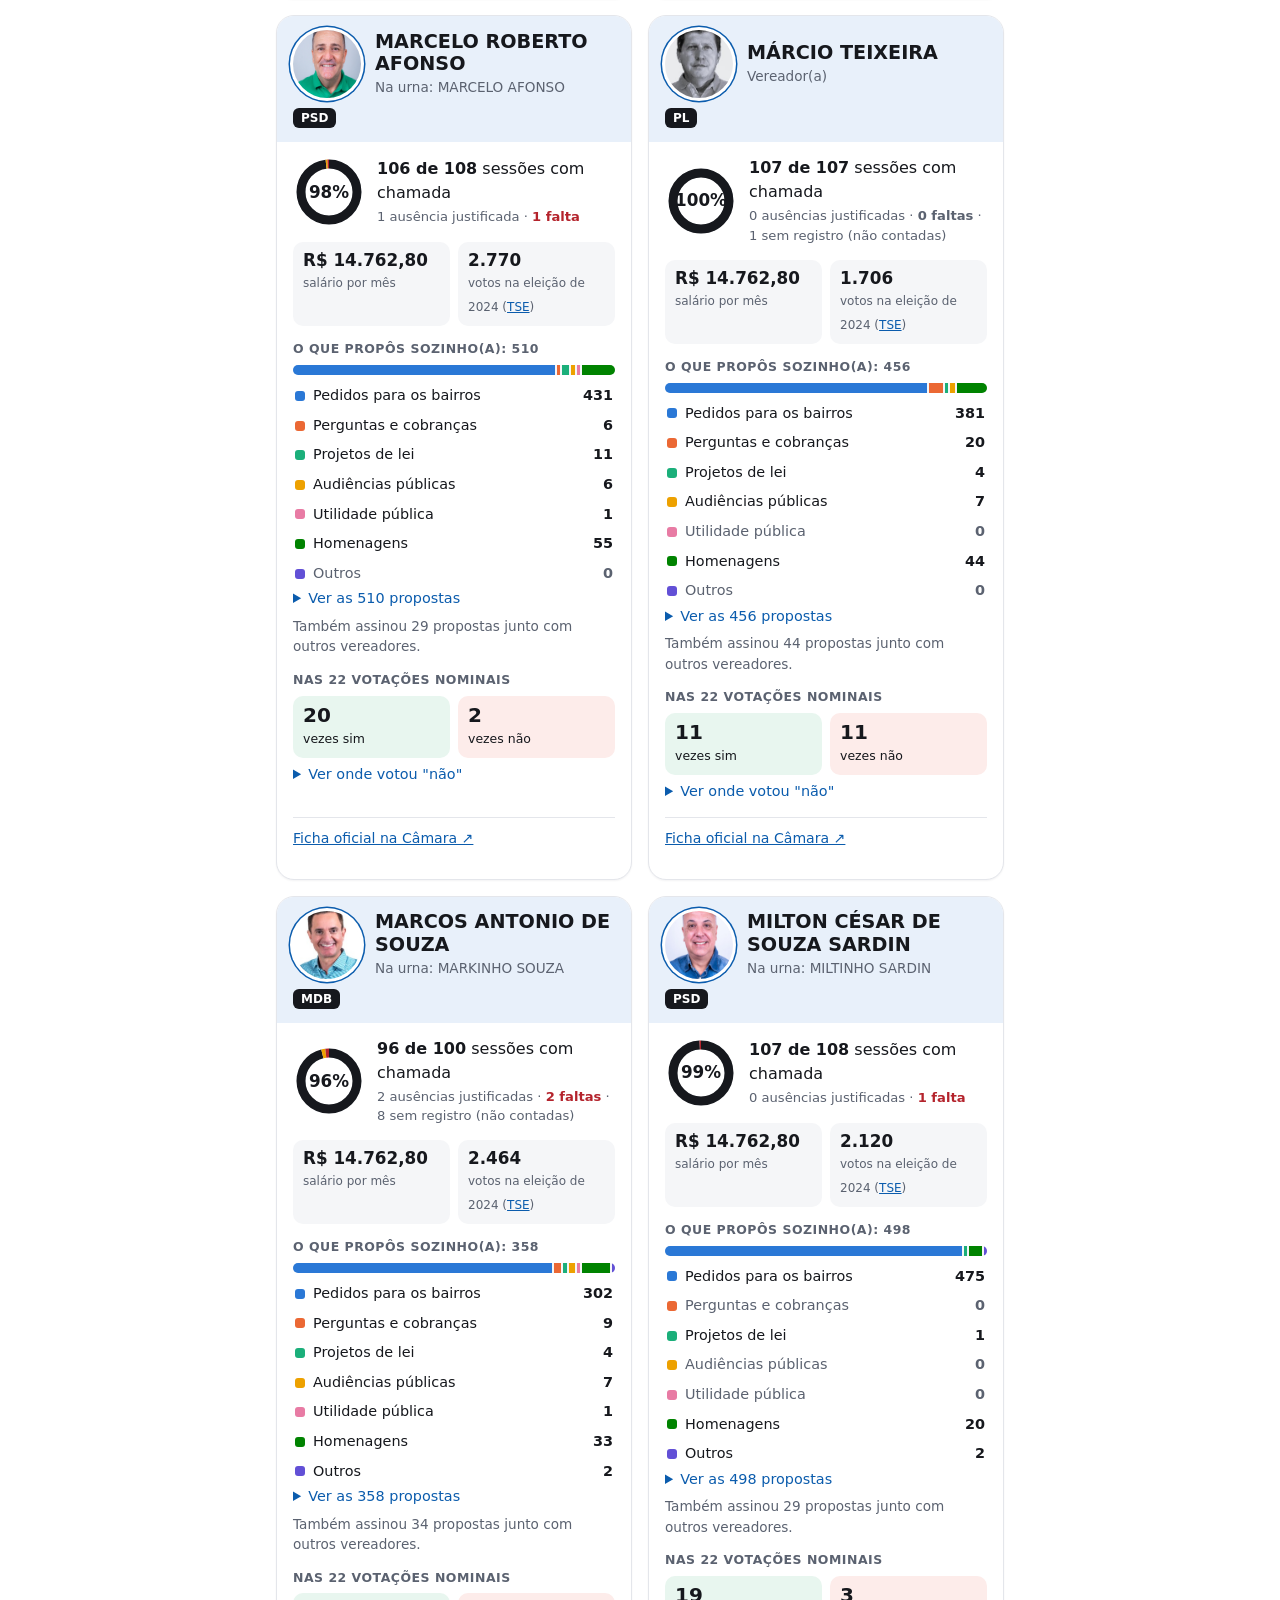
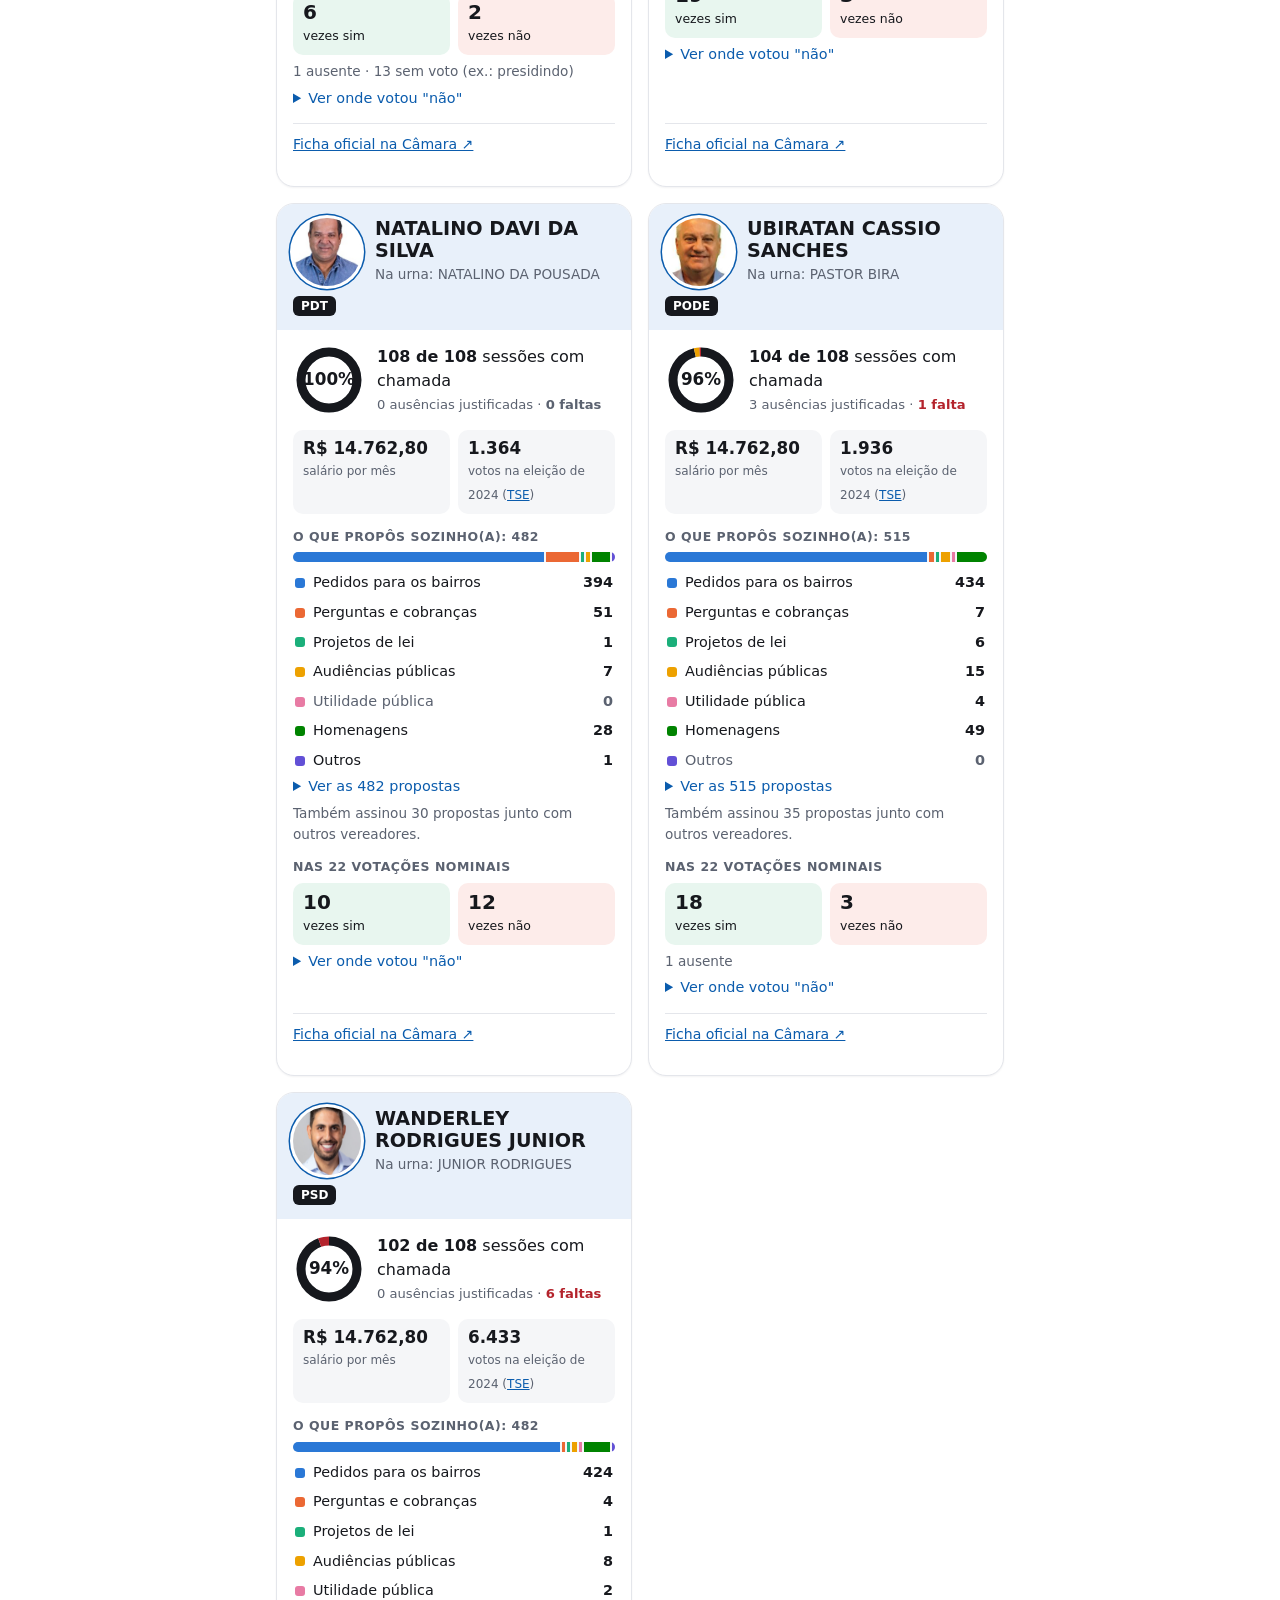
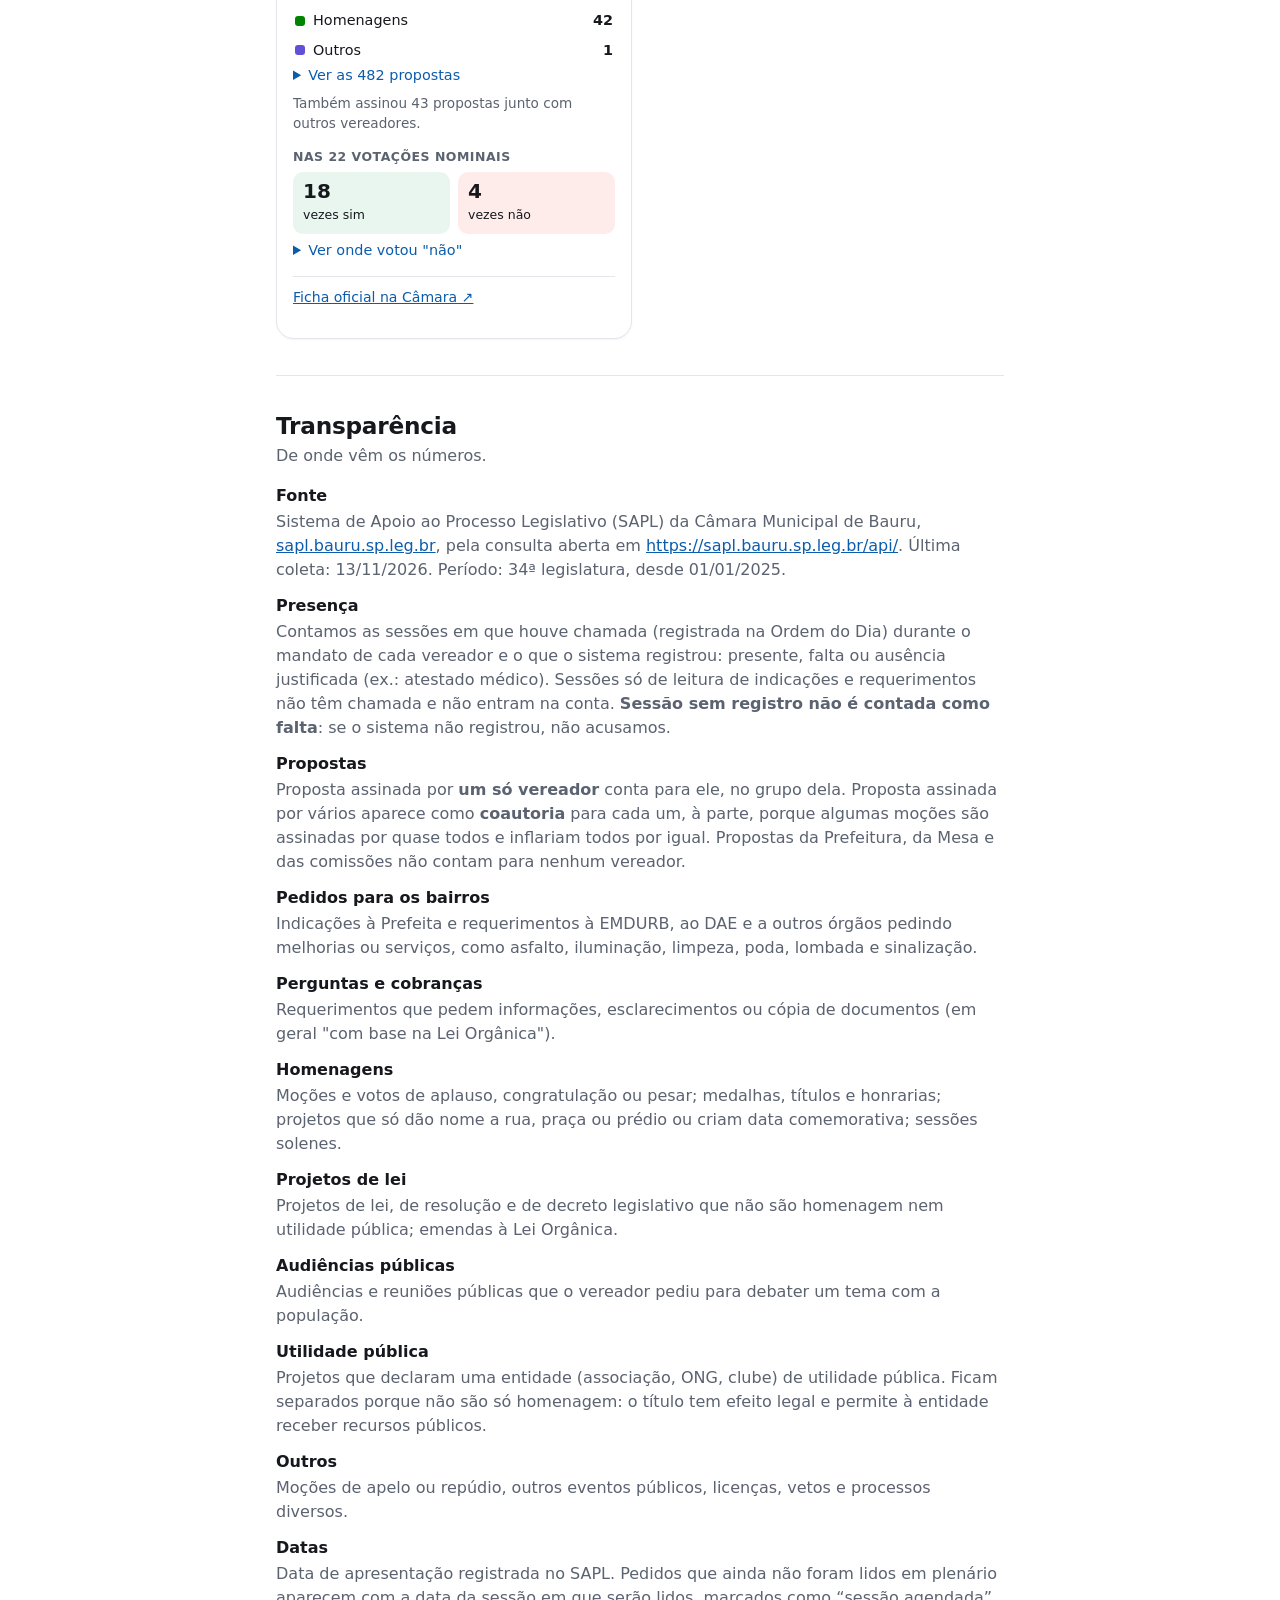
==== commit 54da22b9: "Busca nos pedidos repetidos, cargos das diarias e sem traducao automatica" ====
--- a/site/index.html
+++ b/site/index.html
@@ -1,7 +1,8 @@
 <!doctype html>
-<html lang="pt-BR">
+<html lang="pt-BR" translate="no">
 <head>
 <meta charset="utf-8">
+<meta name="google" content="notranslate">
 <meta name="viewport" content="width=device-width, initial-scale=1">
 <title>Radar Sem Limites · Bauru-SP</title>
 <meta name="description" content="O que cada vereador de Bauru faz, só com dados oficiais da Câmara Municipal.">
@@ -111,7 +112,9 @@
     '<section id="repetidos"><h2>O problema que não some</h2>' +
     '<p class="sub">Ruas que aparecem em 3 ou mais pedidos diferentes desde ' + br(R.legislatura.inicio) + ".</p>" +
     '<div class="aviso">Pedido repetido não prova que a Prefeitura ignorou o problema. Pode ser um problema novo no mesmo lugar, ou vereadores diferentes pedindo a mesma coisa.</div>' +
-    '<div id="listaRepetidos"></div></section>' +
+    '<div class="controles" style="grid-template-columns:2fr 1fr"><input class="busca" id="qRep" type="search" placeholder="Buscar rua, bairro, vereador ou assunto (ex.: buraco)" autocomplete="off">' +
+    '<select id="ordRep"><option value="n">Mais pedidos</option><option value="recente">Pedido mais recente</option></select></div>' +
+    '<div class="destaque" id="resRep"></div><div id="listaRepetidos"></div></section>' +
 
     '<section id="camara"><h2>O trabalho da Câmara</h2><p class="sub">Homenagem ou trabalho? Tudo o que os vereadores apresentaram nesta legislatura: <b class="num">' + fmt(totalMat) + "</b> propostas.</p>" +
     '<div class="barra">' + ordemGrupos.map(function (g) {
@@ -164,16 +167,33 @@
   var tB; qB.addEventListener("input", function () { clearTimeout(tB); tB = setTimeout(filtrarBairro, 200); });
   filtrarBairro();
 
-  // ---------- repetidos
-  paginada(document.getElementById("listaRepetidos"), R.repetidos, function (r) {
-    var ms = r.pedidos.map(function (c) { return porCod[c]; });
-    var autores = {}; ms.forEach(function (m) { m.autores.slice(0, 1).forEach(function (a) { autores[nome(a)] = 1; }); });
-    return '<li class="item"><h3>' + esc(r.rua) + ' <span class="pequeno num">— ' + r.pedidos.length + " pedidos</span></h3>" +
-      '<div class="meta">' + br(ms[0].data) + " a " + br(ms[ms.length - 1].data) + " · " + esc(Object.keys(autores).join(", ")) + "</div>" +
-      "<details><summary>Ver os pedidos</summary><ul>" + ms.map(function (m) {
+  // ---------- repetidos (com busca e ordenacao)
+  var repetidos = R.repetidos.map(function (r) {
+    var ms = r.pedidos.map(function (c) { return porCod[c]; }).filter(Boolean);
+    var autores = {}; ms.forEach(function (m) { m.autores.forEach(function (a) { autores[nome(a)] = 1; }); });
+    var bairros = {}; ms.forEach(function (m) { m.bairros.forEach(function (b) { bairros[b] = 1; }); });
+    return { rua: r.rua, ms: ms, autores: Object.keys(autores), bairros: Object.keys(bairros),
+             ultima: ms.length ? ms[ms.length - 1].data : "",
+             texto: norm(r.rua + " " + Object.keys(bairros).join(" ") + " " + Object.keys(autores).join(" ") + " " + ms.map(function (m) { return m.ementa; }).join(" ")) };
+  });
+  function itemRepetido(r) {
+    return '<li class="item"><h3>' + esc(r.rua) + ' <span class="pequeno num">— ' + r.ms.length + " pedidos</span></h3>" +
+      '<div class="meta">' + br(r.ms[0].data) + " a " + br(r.ultima) + (r.bairros.length ? " · " + esc(r.bairros.join(", ")) : "") + " · " + esc(r.autores.join(", ")) + "</div>" +
+      "<details><summary>Ver os pedidos</summary><ul>" + r.ms.map(function (m) {
         return '<li><a href="' + linkMateria(m.cod) + '" target="_blank" rel="noopener">' + esc(m.id) + "</a> (" + br(m.data) + "): " + esc(m.ementa) + "</li>";
       }).join("") + "</ul></details></li>";
-  }, 8);
+  }
+  function filtrarRep() {
+    var q = norm(document.getElementById("qRep").value.trim()), ord = document.getElementById("ordRep").value;
+    var lista = repetidos.filter(function (r) { return !q || r.texto.indexOf(q) >= 0; });
+    lista.sort(function (a, b) { return ord === "recente" ? (a.ultima < b.ultima ? 1 : -1) : b.ms.length - a.ms.length; });
+    document.getElementById("resRep").innerHTML = "<b class=\"num\">" + fmt(lista.length) + "</b> " + (lista.length === 1 ? "rua" : "ruas") +
+      (q ? " com pedidos repetidos que citam “" + esc(document.getElementById("qRep").value.trim()) + "”" : " com 3 ou mais pedidos");
+    paginada(document.getElementById("listaRepetidos"), lista, itemRepetido, 8);
+  }
+  var tR; document.getElementById("qRep").addEventListener("input", function () { clearTimeout(tR); tR = setTimeout(filtrarRep, 200); });
+  document.getElementById("ordRep").addEventListener("change", filtrarRep);
+  filtrarRep();
 
   // ---------- vereadores
   var fP = document.getElementById("fPartido");
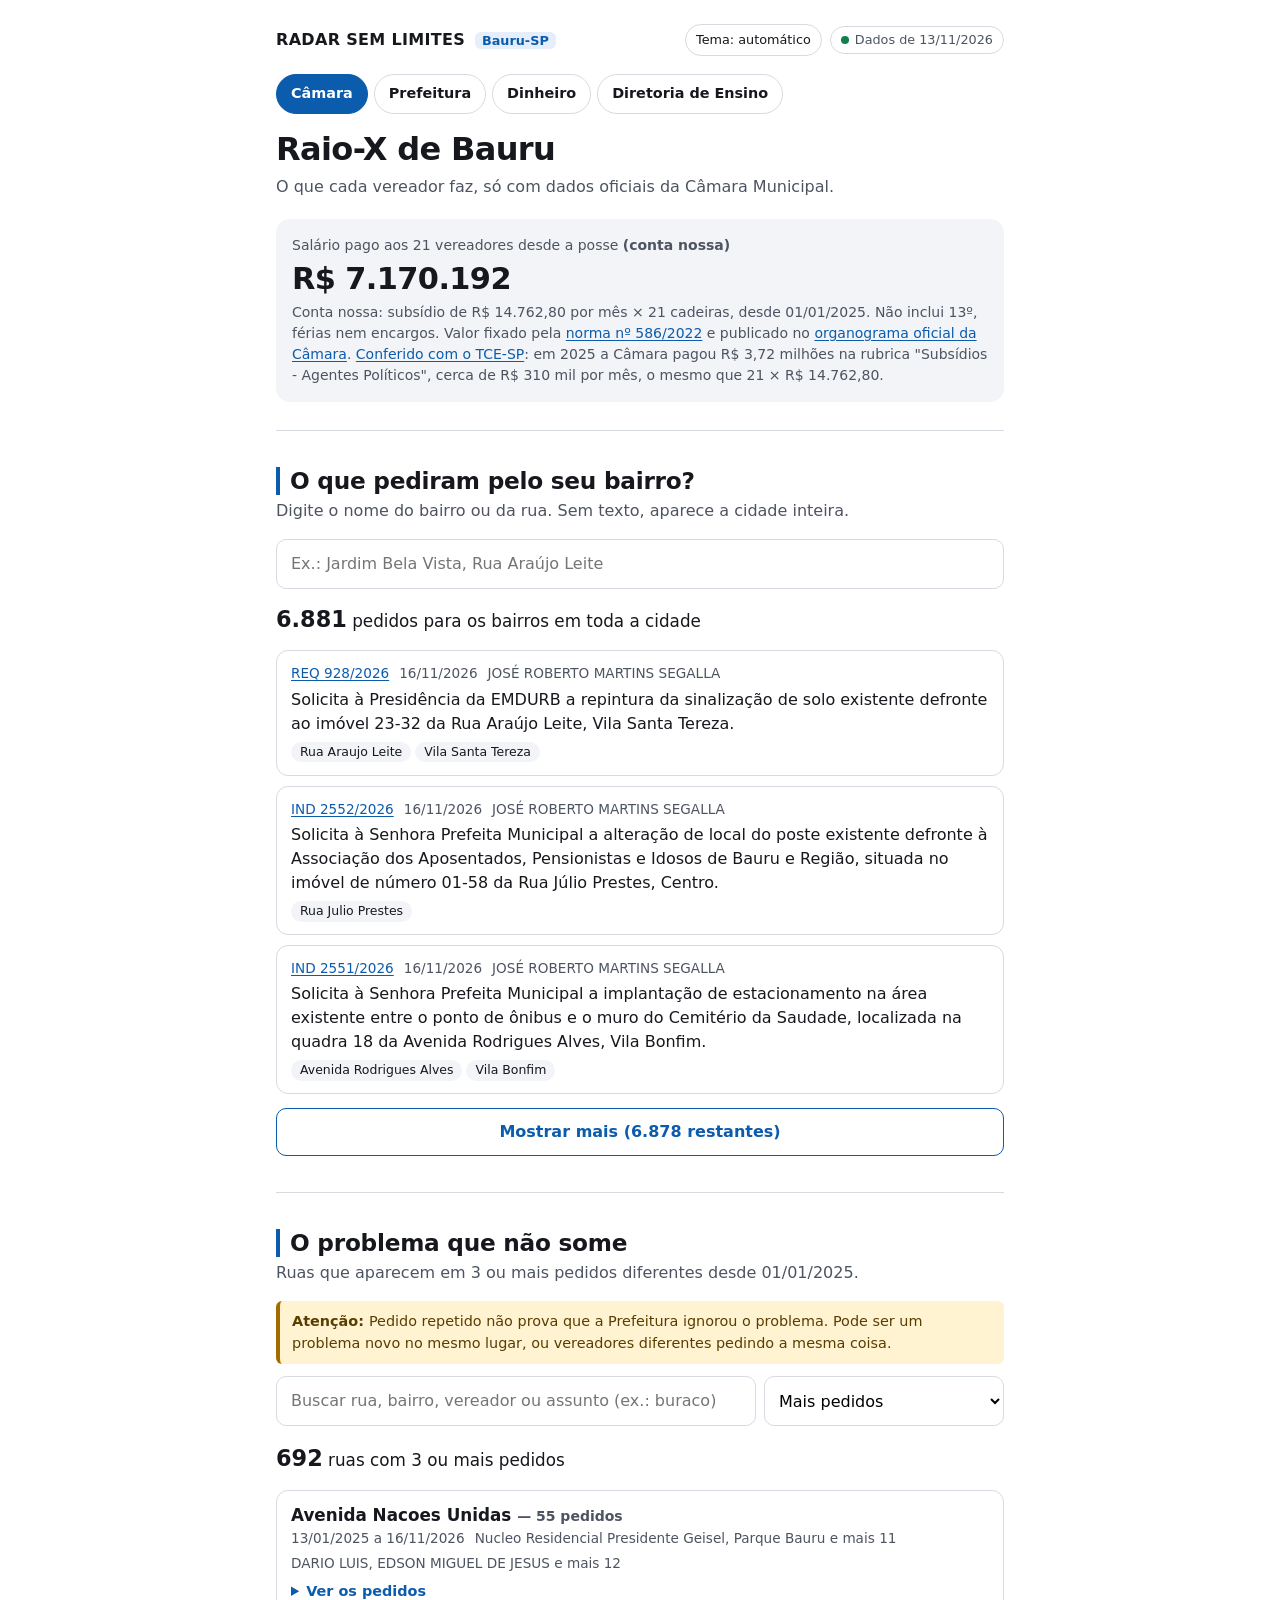
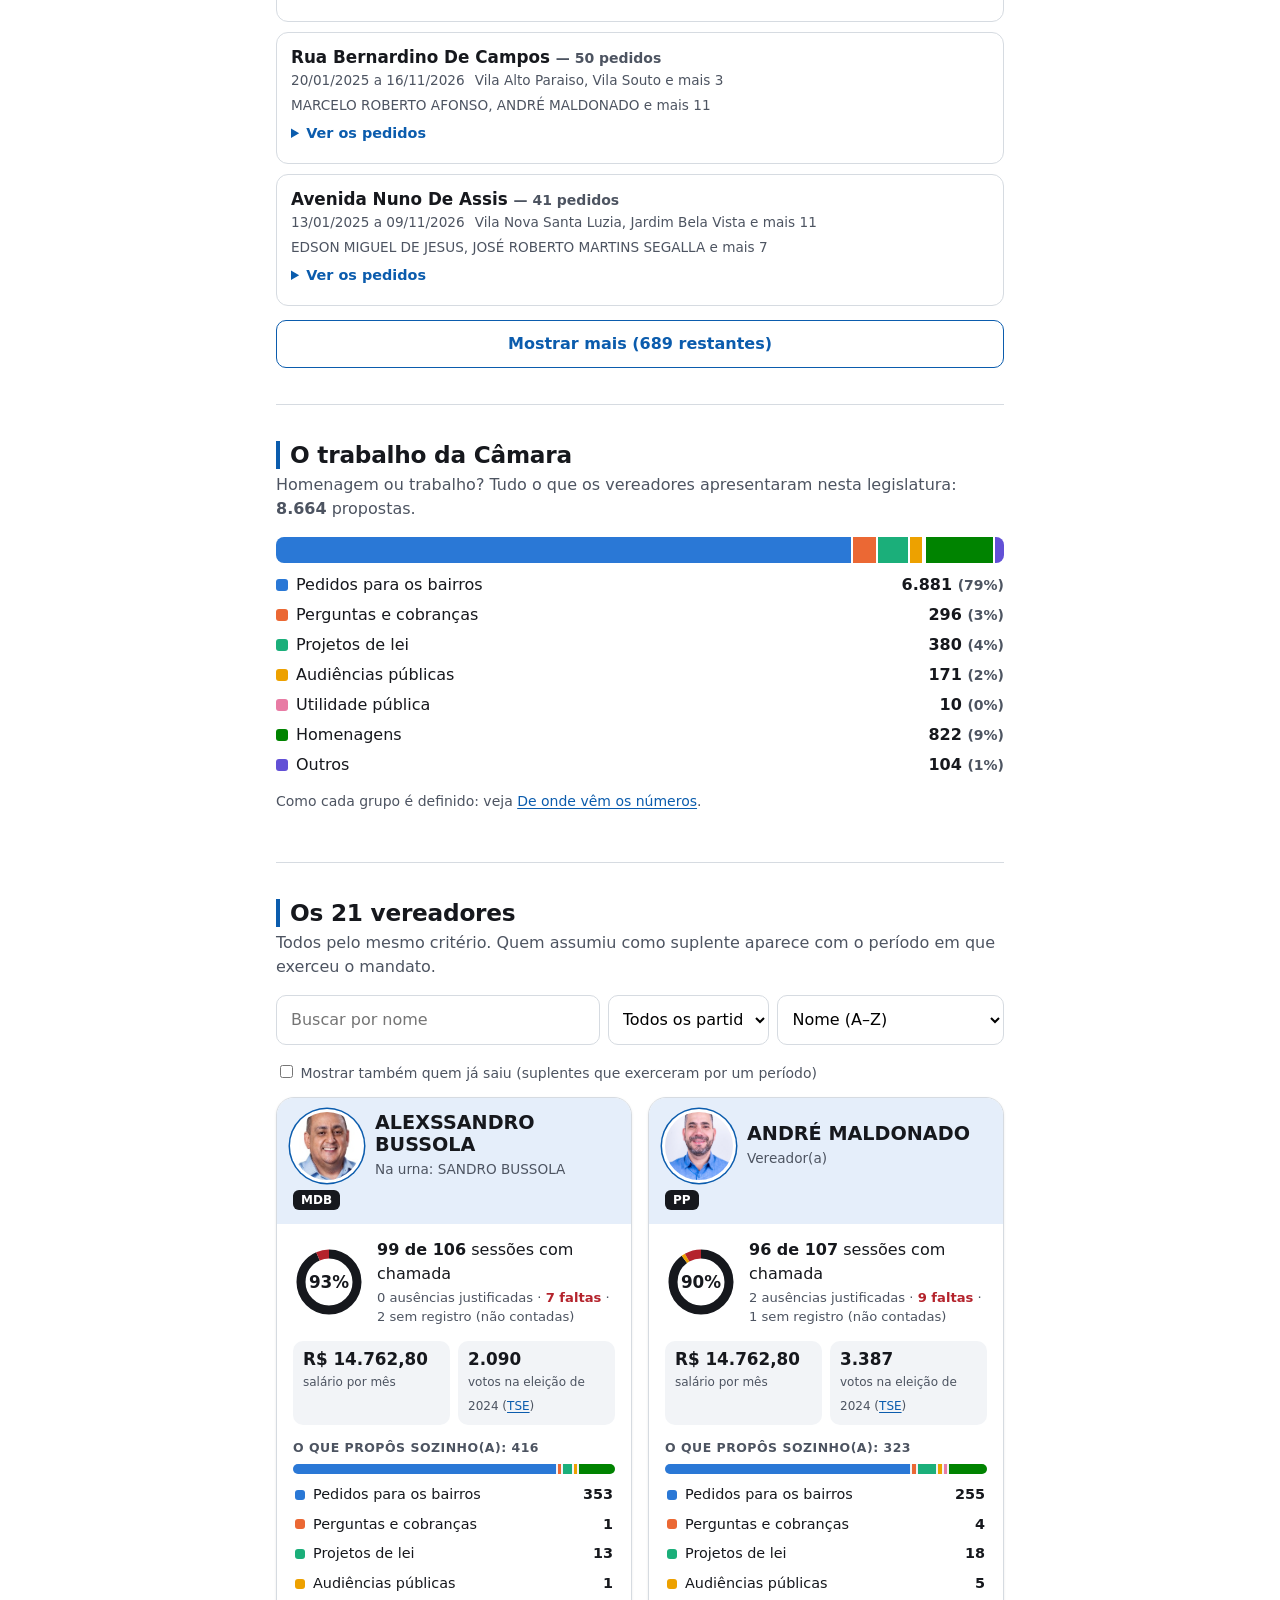
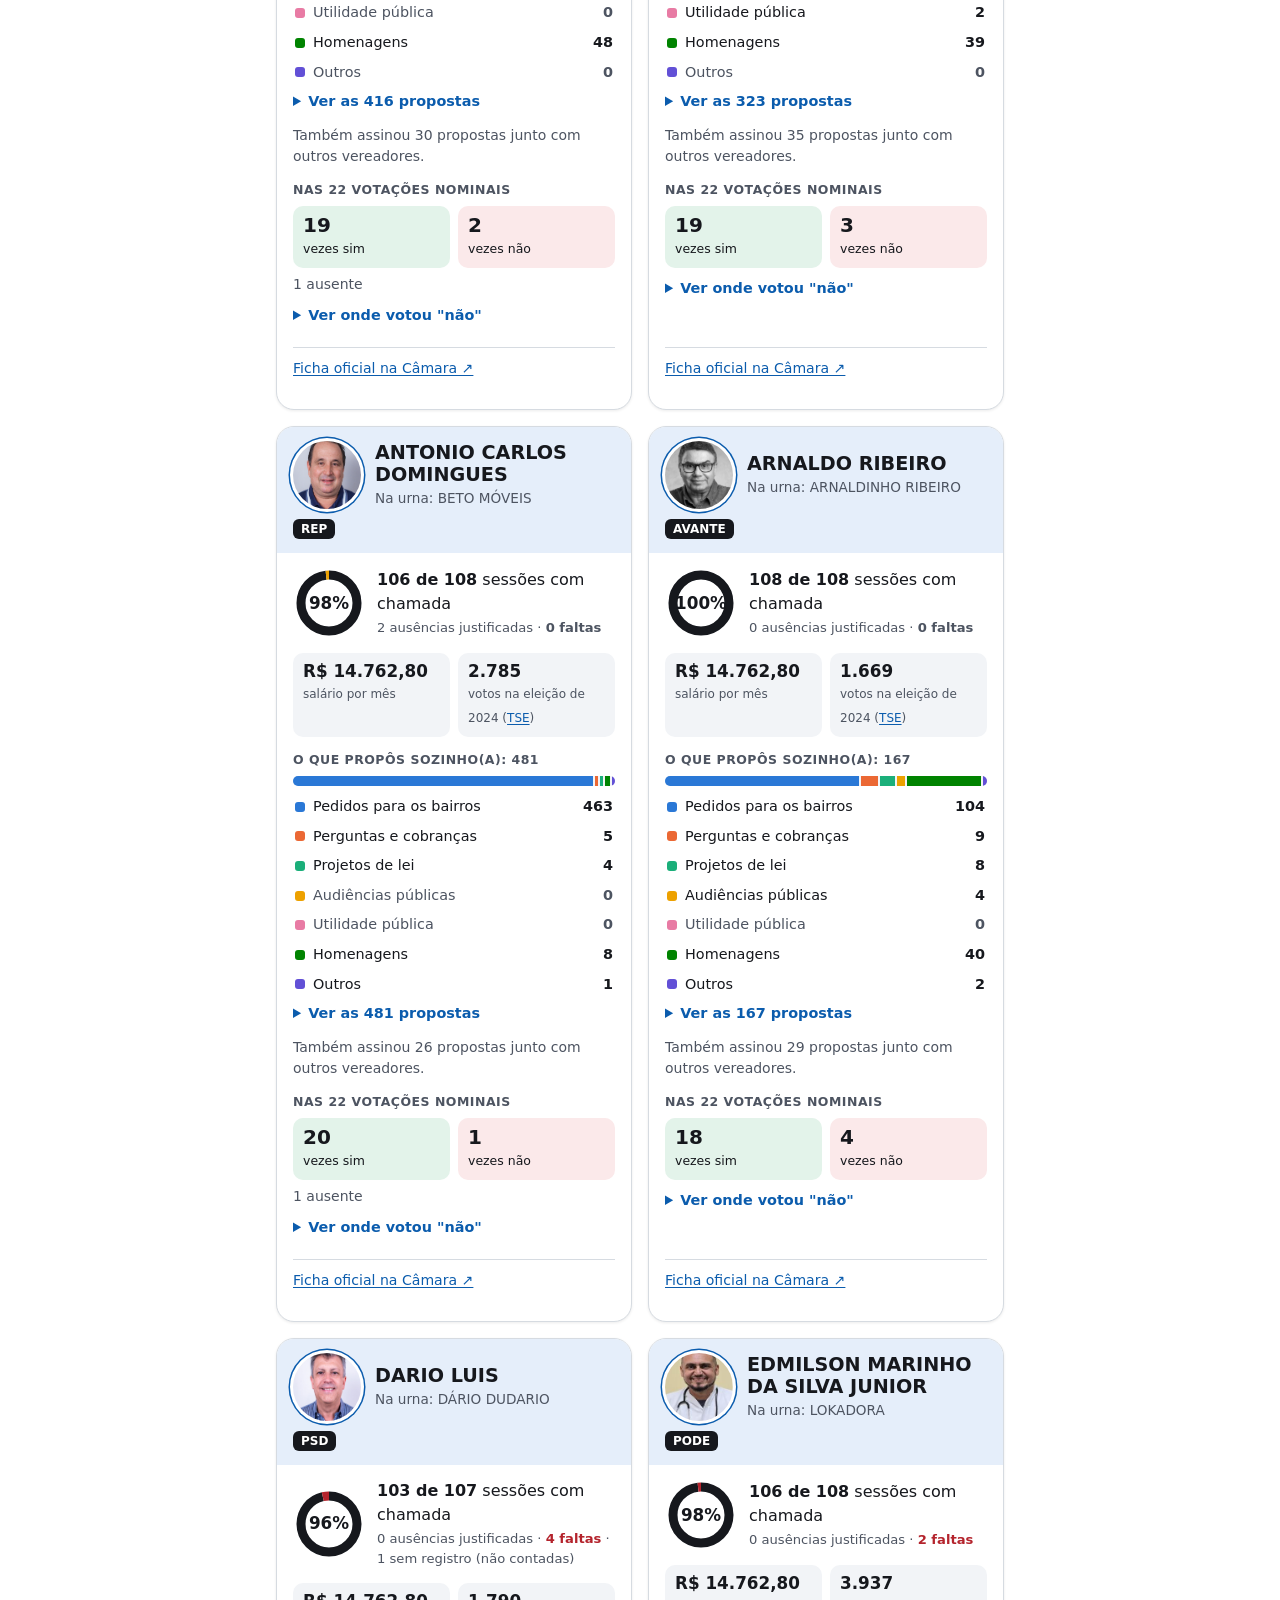
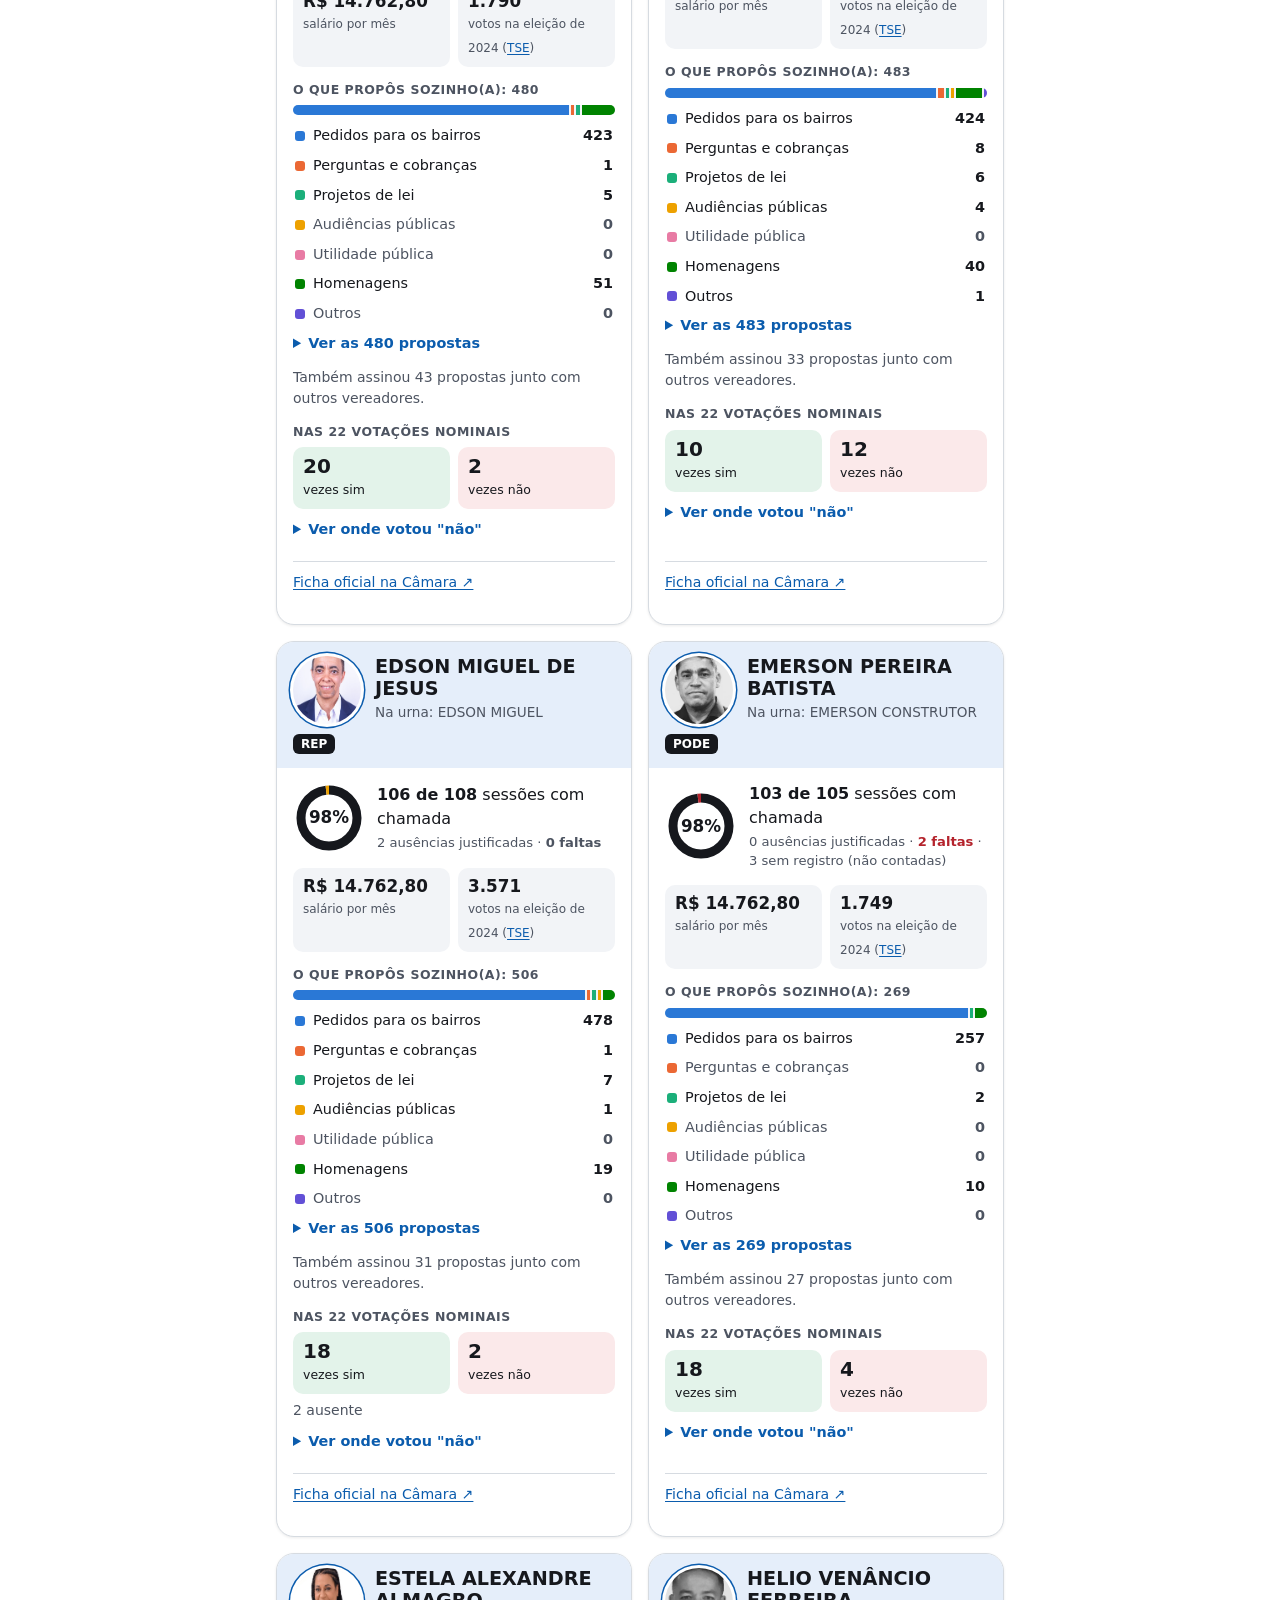
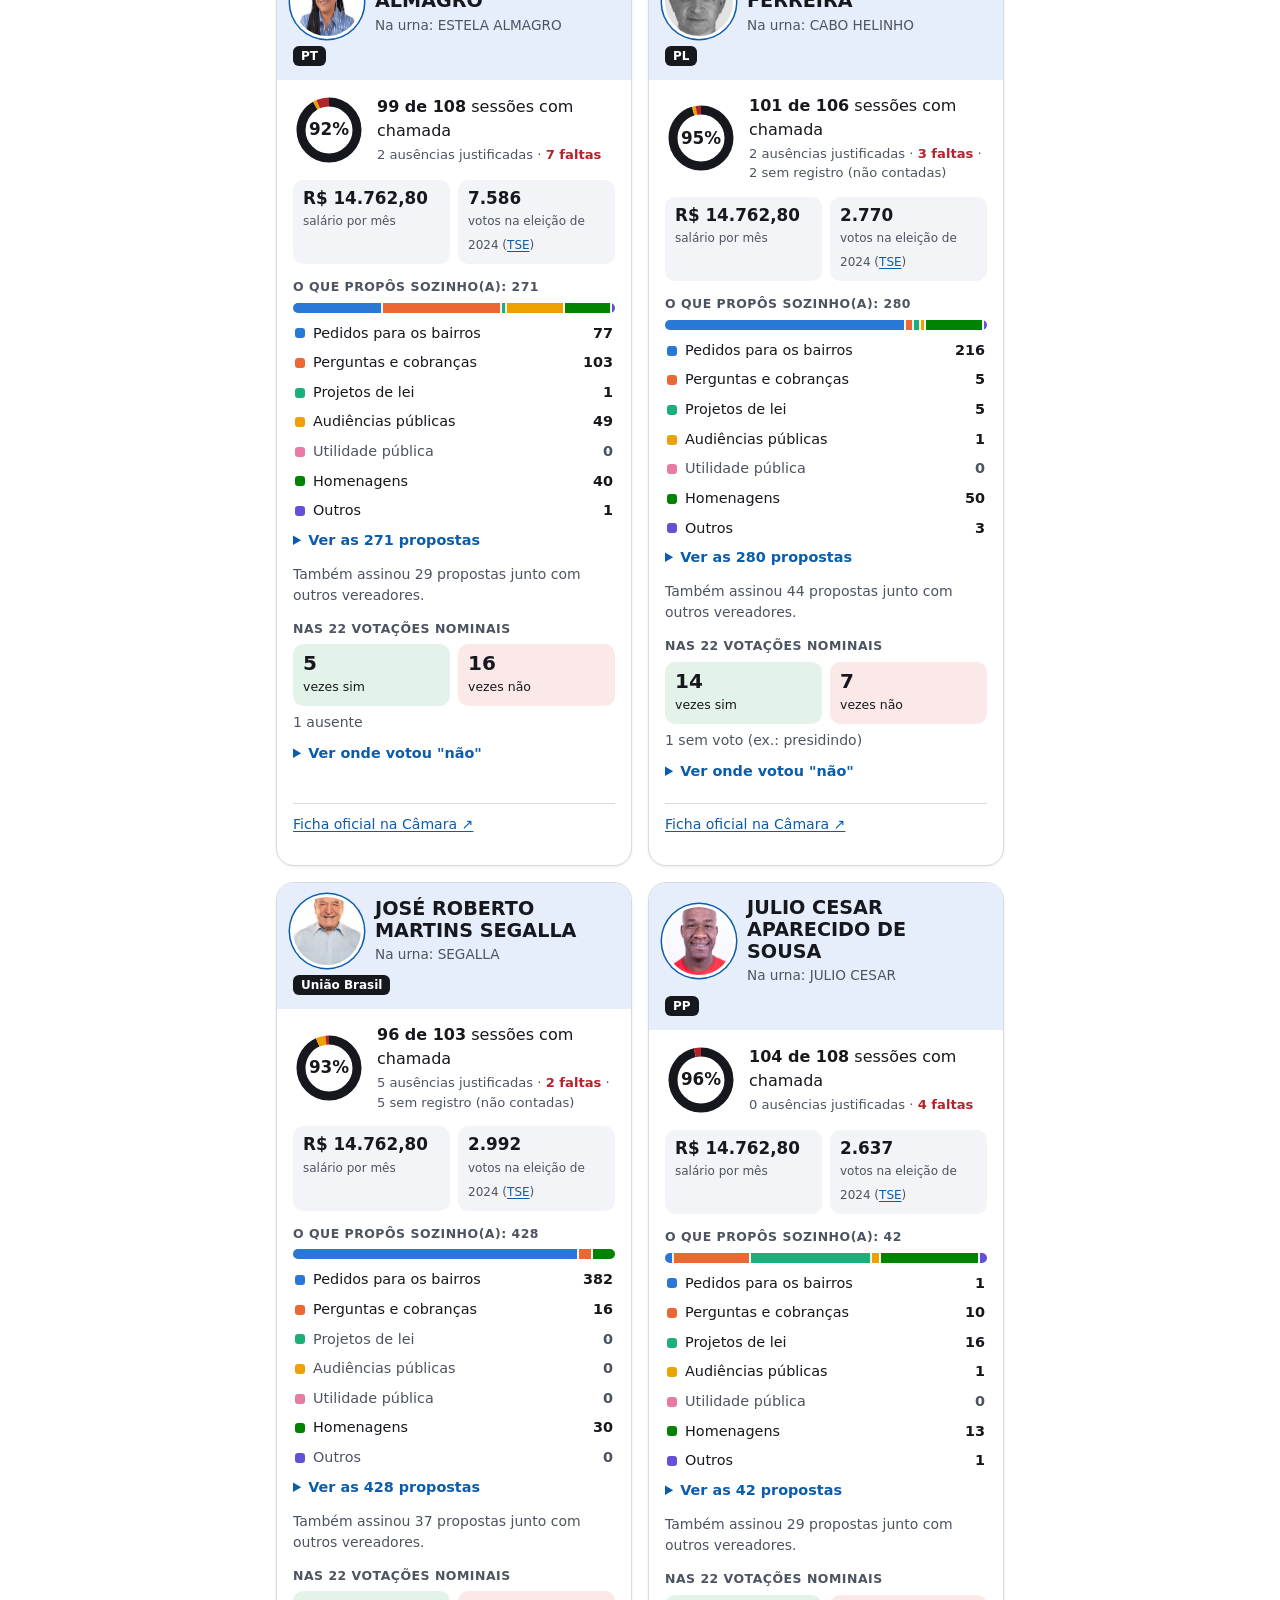
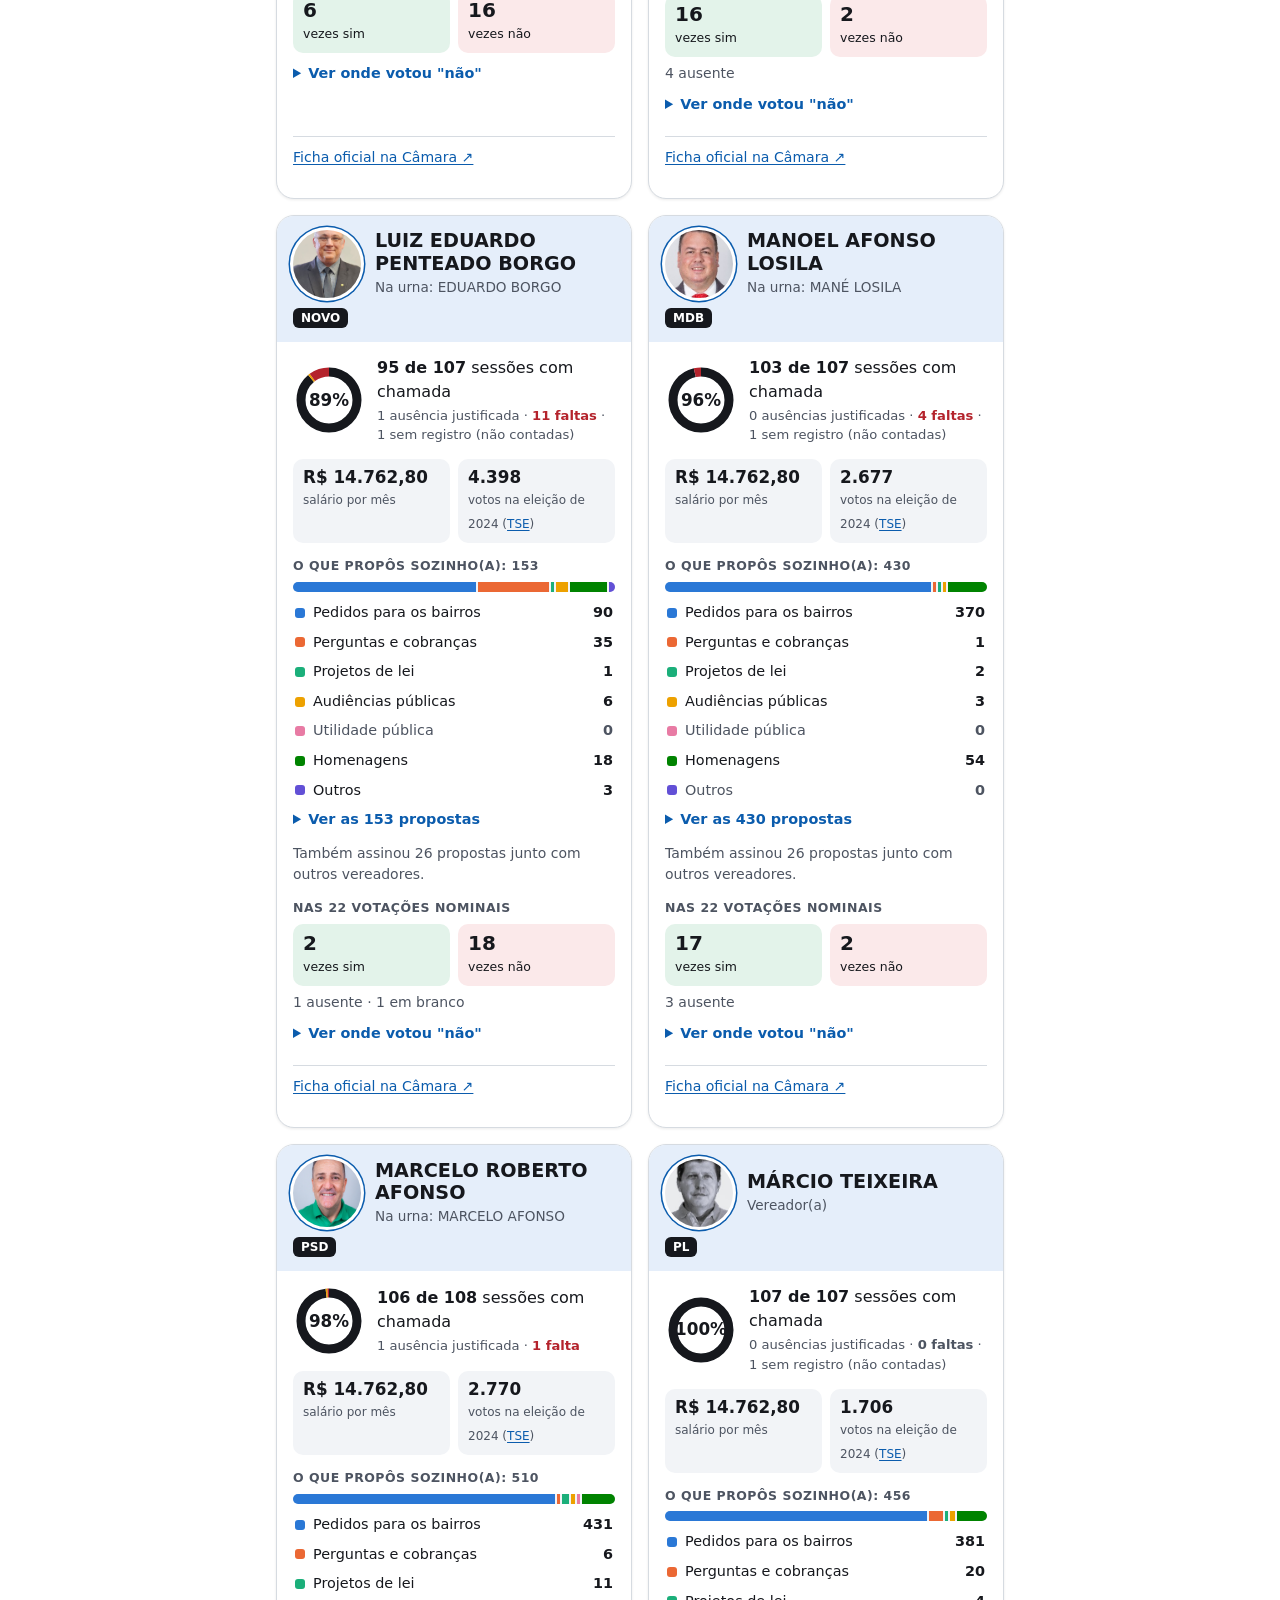
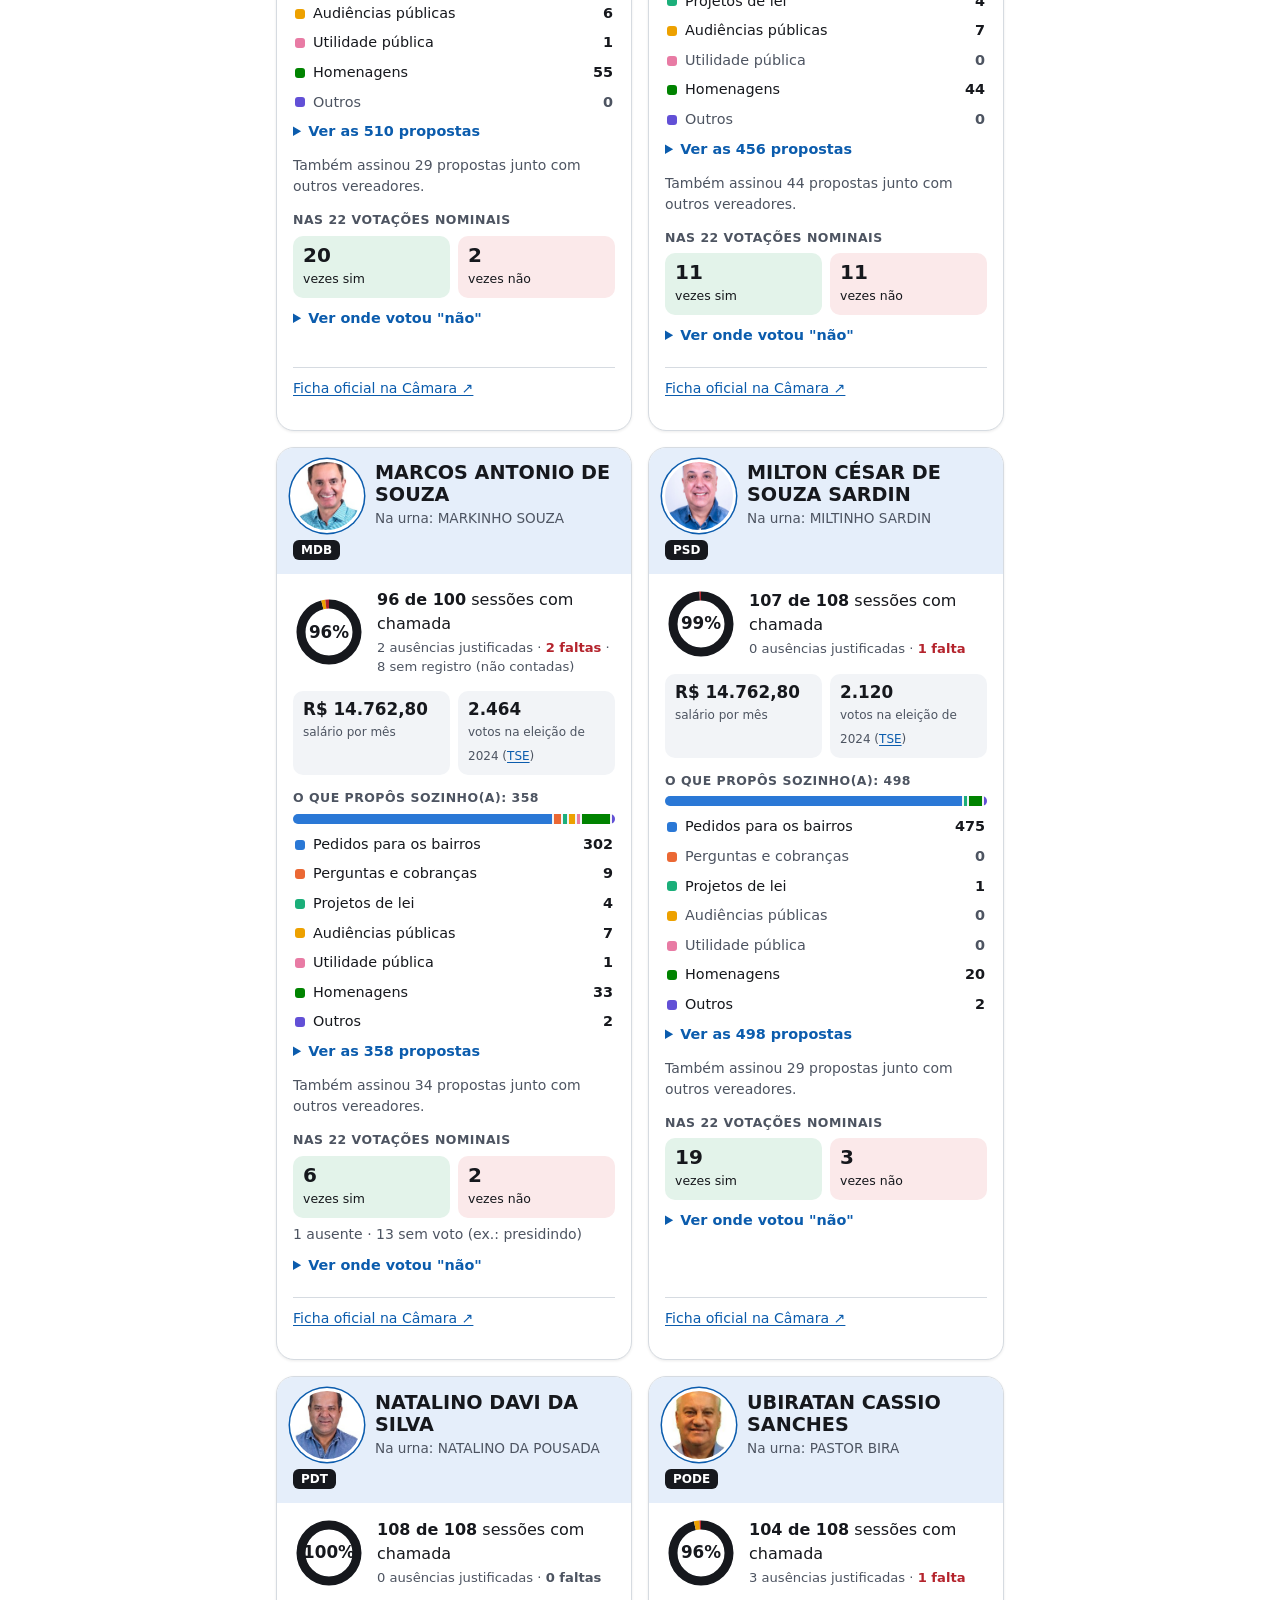
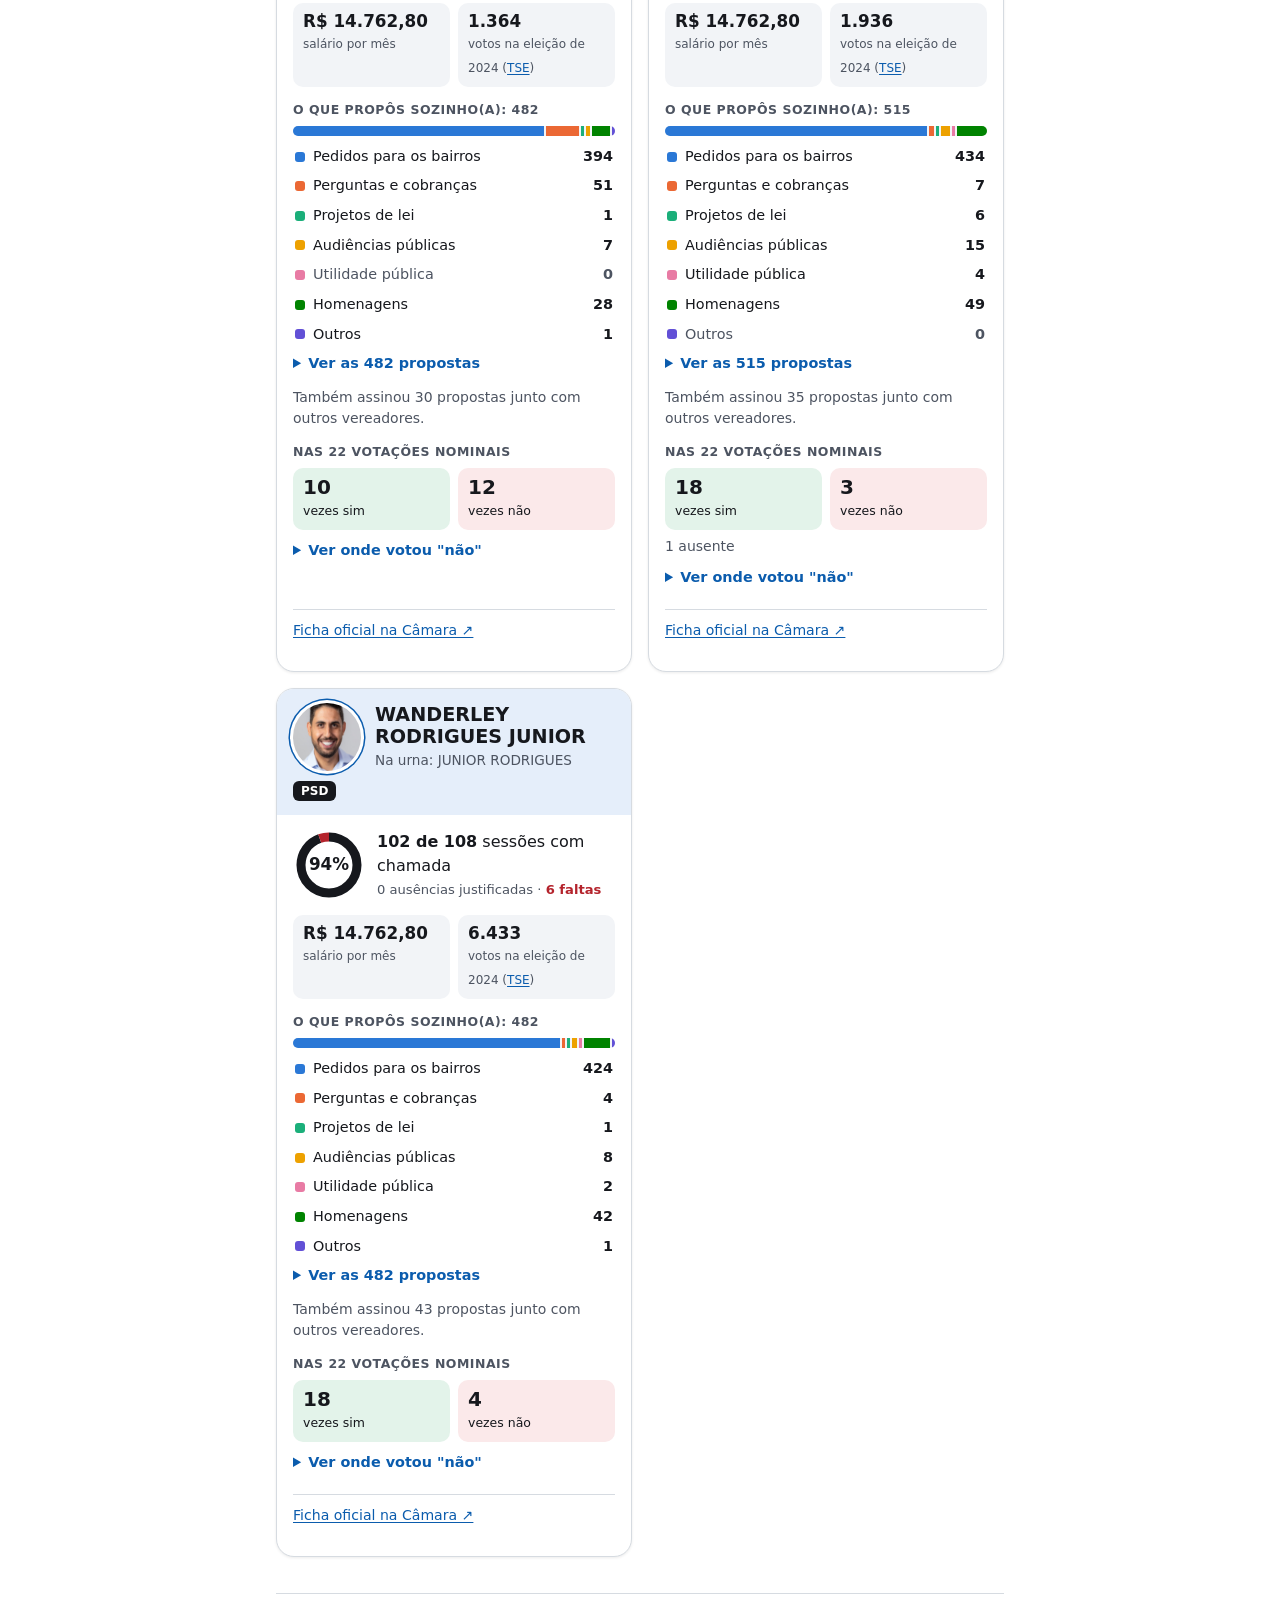
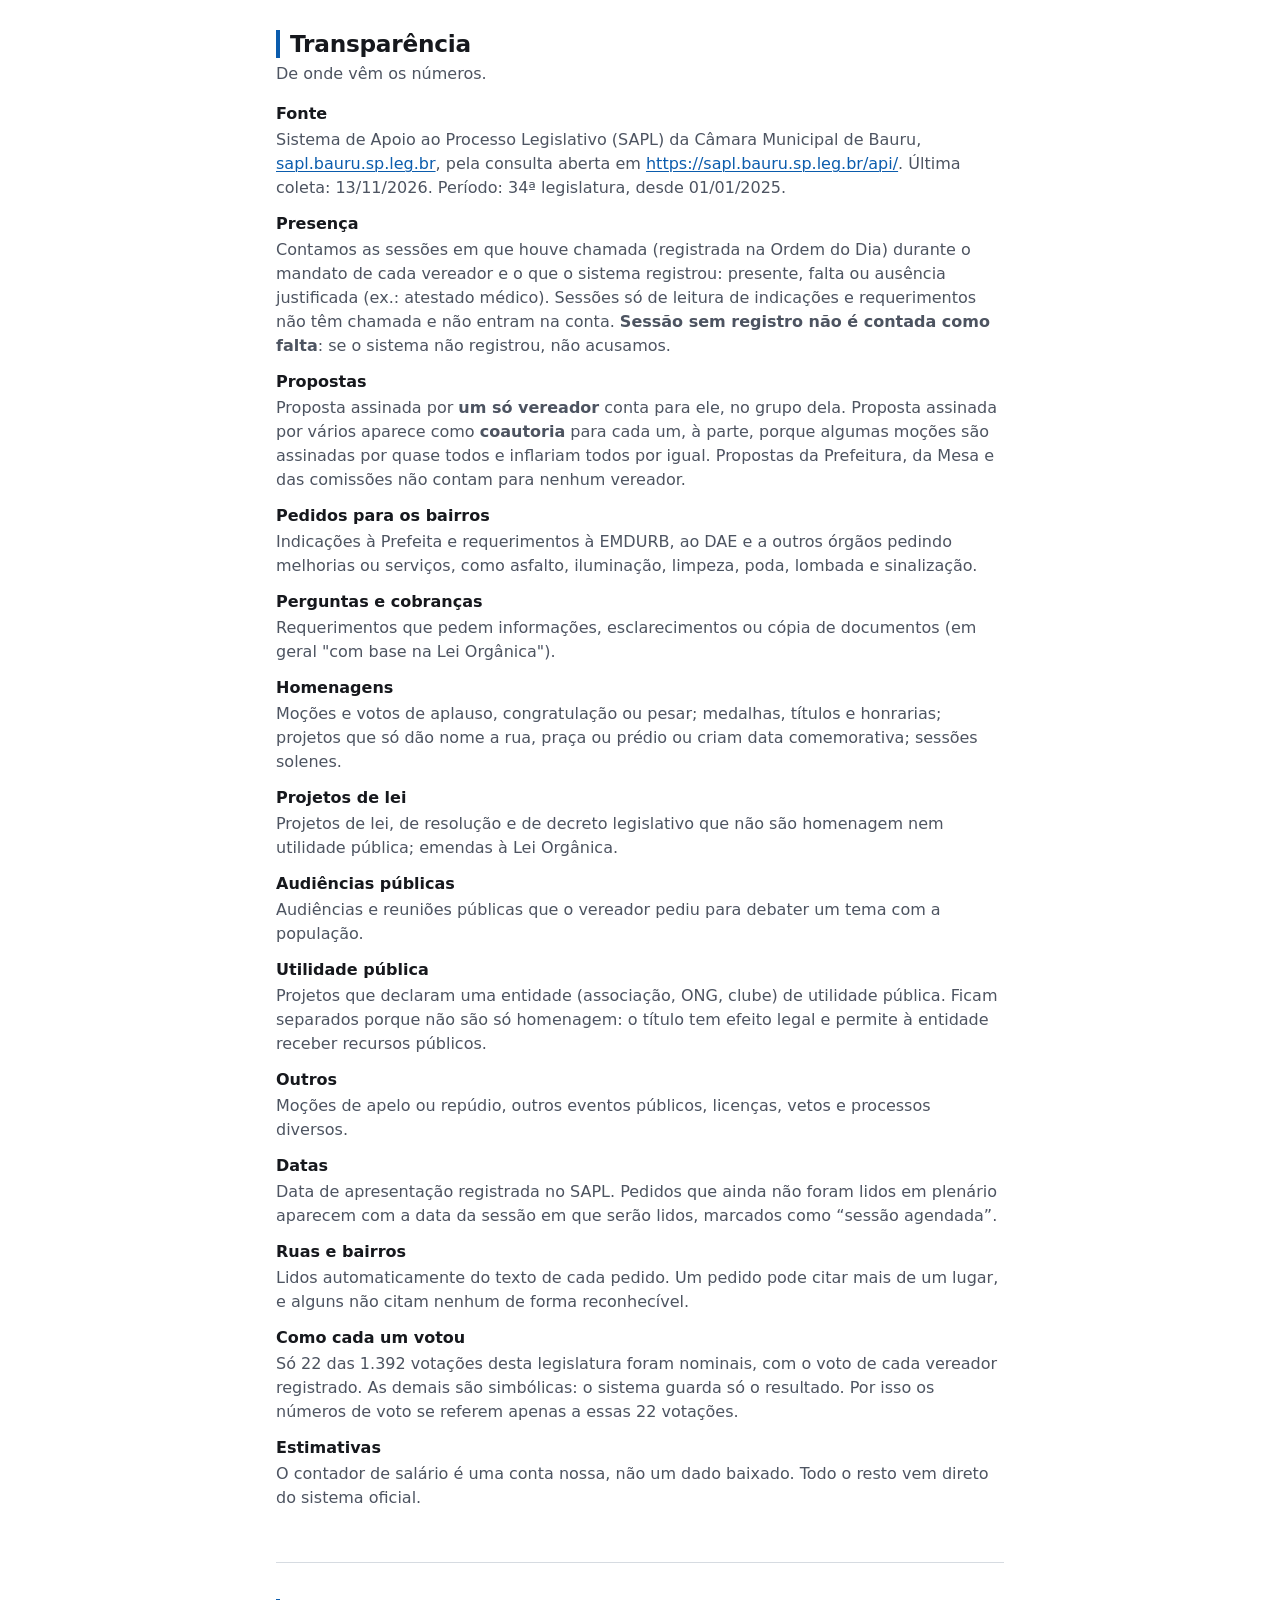
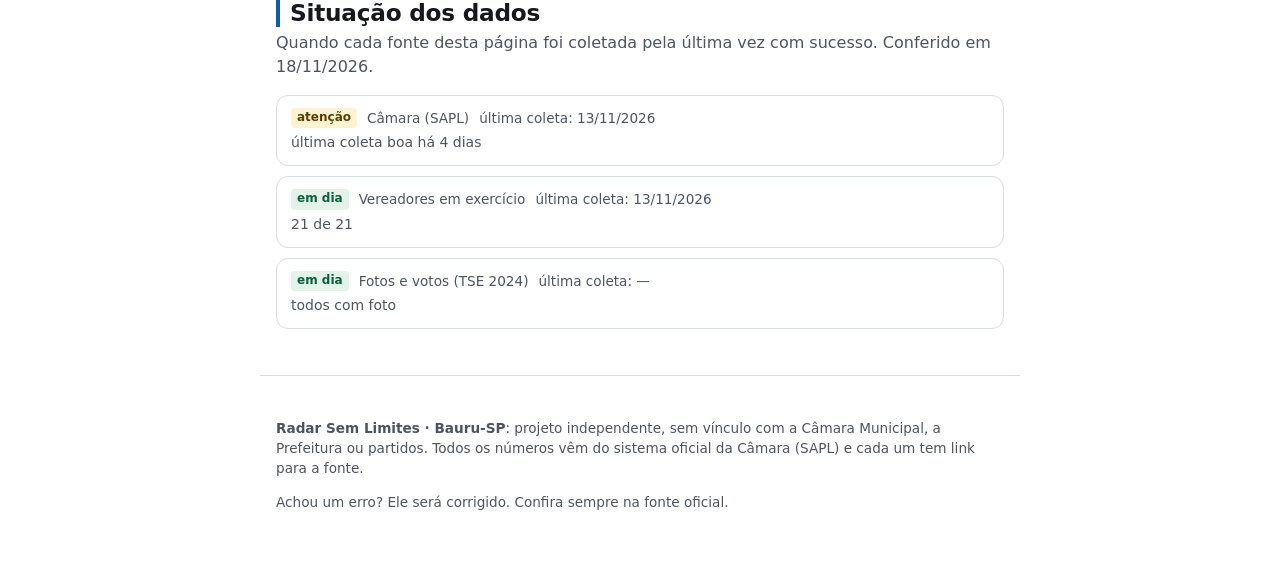
==== commit 510e9115: "Listas com 3 itens, tema claro/escuro e cores acessiveis" ====
--- a/site/index.html
+++ b/site/index.html
@@ -7,6 +7,7 @@
 <title>Radar Sem Limites · Bauru-SP</title>
 <meta name="description" content="O que cada vereador de Bauru faz, só com dados oficiais da Câmara Municipal.">
 <link rel="stylesheet" href="estilo.css">
+<script src="tema.js"></script>
 </head>
 <body>
 <header>
@@ -59,14 +60,16 @@
       "<span>" + br(m.data) + (m.data > HOJE ? " (sessão agendada)" : "") + "</span><span>" + esc(autores || "autoria não registrada") + "</span></div>" +
       "<p>" + esc(m.ementa) + "</p>" + locais + "</li>";
   }
+  var INICIAIS = 3;
   function paginada(el, itens, render, passo) {
     var mostrados = 0;
     var ul = document.createElement("ul"); ul.className = "lista";
     var btn = document.createElement("button"); btn.className = "mais"; btn.type = "button";
     el.innerHTML = ""; el.appendChild(ul); el.appendChild(btn);
     function mais() {
-      ul.insertAdjacentHTML("beforeend", itens.slice(mostrados, mostrados + passo).map(render).join(""));
-      mostrados += passo;
+      var n = mostrados ? passo : INICIAIS;      // 3 itens de inicio; depois "passo" por clique
+      ul.insertAdjacentHTML("beforeend", itens.slice(mostrados, mostrados + n).map(render).join(""));
+      mostrados += n;
       btn.hidden = mostrados >= itens.length;
       btn.textContent = "Mostrar mais (" + fmt(itens.length - mostrados) + " restantes)";
     }
@@ -112,7 +115,7 @@
     '<section id="repetidos"><h2>O problema que não some</h2>' +
     '<p class="sub">Ruas que aparecem em 3 ou mais pedidos diferentes desde ' + br(R.legislatura.inicio) + ".</p>" +
     '<div class="aviso">Pedido repetido não prova que a Prefeitura ignorou o problema. Pode ser um problema novo no mesmo lugar, ou vereadores diferentes pedindo a mesma coisa.</div>' +
-    '<div class="controles" style="grid-template-columns:2fr 1fr"><input class="busca" id="qRep" type="search" placeholder="Buscar rua, bairro, vereador ou assunto (ex.: buraco)" autocomplete="off">' +
+    '<div class="controles controles-2"><input class="busca" id="qRep" type="search" placeholder="Buscar rua, bairro, vereador ou assunto (ex.: buraco)" autocomplete="off">' +
     '<select id="ordRep"><option value="n">Mais pedidos</option><option value="recente">Pedido mais recente</option></select></div>' +
     '<div class="destaque" id="resRep"></div><div id="listaRepetidos"></div></section>' +
 
@@ -176,9 +179,13 @@
              ultima: ms.length ? ms[ms.length - 1].data : "",
              texto: norm(r.rua + " " + Object.keys(bairros).join(" ") + " " + Object.keys(autores).join(" ") + " " + ms.map(function (m) { return m.ementa; }).join(" ")) };
   });
+  // mostra os primeiros nomes e resume o resto ("e mais 9"), para a lista nao virar um bloco de texto
+  function resumo(lista, n) { return lista.slice(0, n).join(", ") + (lista.length > n ? " e mais " + (lista.length - n) : ""); }
   function itemRepetido(r) {
     return '<li class="item"><h3>' + esc(r.rua) + ' <span class="pequeno num">— ' + r.ms.length + " pedidos</span></h3>" +
-      '<div class="meta">' + br(r.ms[0].data) + " a " + br(r.ultima) + (r.bairros.length ? " · " + esc(r.bairros.join(", ")) : "") + " · " + esc(r.autores.join(", ")) + "</div>" +
+      '<div class="meta"><span>' + br(r.ms[0].data) + " a " + br(r.ultima) + "</span>" +
+      (r.bairros.length ? "<span>" + esc(resumo(r.bairros, 2)) + "</span>" : "") +
+      "<span>" + esc(resumo(r.autores, 2)) + (r.autores.length === 1 ? "" : "") + "</span></div>" +
       "<details><summary>Ver os pedidos</summary><ul>" + r.ms.map(function (m) {
         return '<li><a href="' + linkMateria(m.cod) + '" target="_blank" rel="noopener">' + esc(m.id) + "</a> (" + br(m.data) + "): " + esc(m.ementa) + "</li>";
       }).join("") + "</ul></details></li>";
@@ -206,9 +213,10 @@
   function iniciais(n) { var p = String(n).replace(/\(.*?\)/g, "").trim().split(/\s+/); return (p[0][0] + (p.length > 1 ? p[p.length - 1][0] : "")).toUpperCase(); }
   function anel(pres, just, falta) {
     var t = pres + just + falta, C = 2 * Math.PI * 28;
-    function seg(n, cor, desl) { return n ? '<circle cx="36" cy="36" r="28" fill="none" stroke="' + cor + '" stroke-width="9" stroke-dasharray="' + (n / t * C) + " " + C + '" stroke-dashoffset="' + (-desl / t * C) + '" transform="rotate(-90 36 36)"/>' : ""; }
-    return '<div class="anel"><svg width="72" height="72" viewBox="0 0 72 72" role="img" aria-label="' + pres + " presenças em " + t + ' sessões"><circle cx="36" cy="36" r="28" fill="none" stroke="#eef1f4" stroke-width="9"/>' +
-      seg(pres, "#16181d", 0) + seg(just, "#eda100", pres) + seg(falta, "#b4232c", pres + just) + '</svg><b class="num">' + (t ? Math.round(pres / t * 100) : 0) + "%</b></div>";
+    // cores pelas variaveis do tema (funcionam no modo claro e no escuro)
+    function seg(n, cor, desl) { return n ? '<circle cx="36" cy="36" r="28" fill="none" style="stroke:' + cor + '" stroke-width="9" stroke-dasharray="' + (n / t * C) + " " + C + '" stroke-dashoffset="' + (-desl / t * C) + '" transform="rotate(-90 36 36)"/>' : ""; }
+    return '<div class="anel"><svg width="72" height="72" viewBox="0 0 72 72" role="img" aria-label="' + pres + " presenças, " + just + " ausências justificadas e " + falta + " faltas em " + t + ' sessões"><circle cx="36" cy="36" r="28" fill="none" style="stroke:var(--fundo2)" stroke-width="9"/>' +
+      seg(pres, "var(--tinta)", 0) + seg(just, "var(--g-audiencia)", pres) + seg(falta, "var(--alerta)", pres + just) + '</svg><b class="num">' + (t ? Math.round(pres / t * 100) : 0) + "%</b></div>";
   }
   function cartao(v) {
     var p = v.propostas, tot = totalPropostas(v);
--- a/site/estilo.css
+++ b/site/estilo.css
@@ -1,10 +1,47 @@
+/* ---------- cores (tokens). Contraste conferido: texto >= 4,5:1, elementos >= 3:1 (WCAG AA) */
   :root {
-    --bg: #ffffff; --tinta: #16181d; --suave: #5b6270; --linha: #e4e6eb;
-    --fundo2: #f5f6f8; --acento: #0b5cad; --acento2: #e8f0fa; --alerta: #b4232c;
+    color-scheme: light;
+    --bg: #ffffff; --superficie: #ffffff; --fundo2: #f2f4f7; --linha: #d6dbe1;
+    --tinta: #16181d; --suave: #4d5461;          /* 13,9:1 e 7,6:1 sobre o branco */
+    --acento: #0b5cad; --acento-forte: #084a8c; --acento2: #e5eefa; --sobre-acento: #ffffff;
+    --foco: #0b5cad;
+    --alerta: #b4232c; --ruim-fundo: #fbe9ea;
+    --ok: #13804f; --ok-texto: #0d5e3a; --ok-fundo: #e3f3ea;
+    --aviso-fundo: #fff3d1; --aviso-texto: #5a3d00; --aviso-borda: #a26c00;
     /* paleta categórica de referência, ordem fixa validada para daltonismo */
     --g-bairro: #2a78d6; --g-cobranca: #eb6834; --g-lei: #1baf7a; --g-audiencia: #eda100;
     --g-utilidade: #e87ba4; --g-homenagem: #008300; --g-outros: #6250d6;
     --barra: #2a78d6;
+  }
+  /* modo escuro: segue o sistema, salvo se a pessoa escolheu "claro" no botão de tema */
+  @media (prefers-color-scheme: dark) {
+    :root:not([data-theme="light"]) {
+      color-scheme: dark;
+      --bg: #121416; --superficie: #1b1e22; --fundo2: #23272d; --linha: #3a414a;
+      --tinta: #eef0f3; --suave: #b9bfc8;
+      --acento: #8ab4f8; --acento-forte: #aecbfa; --acento2: #1c2a3f; --sobre-acento: #0d1117;
+      --foco: #8ab4f8;
+      --alerta: #ff8f8f; --ruim-fundo: #3b1f22;
+      --ok: #5cd39a; --ok-texto: #8be3b8; --ok-fundo: #15322a;
+      --aviso-fundo: #3a2f12; --aviso-texto: #ffe3a1; --aviso-borda: #e0a800;
+      /* mesma ordem, tons validados para fundo escuro (validador da paleta: todos os critérios ok) */
+      --g-bairro: #3987e5; --g-cobranca: #d95926; --g-lei: #199e70; --g-audiencia: #c98500;
+      --g-utilidade: #d55181; --g-homenagem: #008300; --g-outros: #9085e9;
+      --barra: #3987e5;
+    }
+  }
+  :root[data-theme="dark"] {
+    color-scheme: dark;
+    --bg: #121416; --superficie: #1b1e22; --fundo2: #23272d; --linha: #3a414a;
+    --tinta: #eef0f3; --suave: #b9bfc8;
+    --acento: #8ab4f8; --acento-forte: #aecbfa; --acento2: #1c2a3f; --sobre-acento: #0d1117;
+    --foco: #8ab4f8;
+    --alerta: #ff8f8f; --ruim-fundo: #3b1f22;
+    --ok: #5cd39a; --ok-texto: #8be3b8; --ok-fundo: #15322a;
+    --aviso-fundo: #3a2f12; --aviso-texto: #ffe3a1; --aviso-borda: #e0a800;
+    --g-bairro: #3987e5; --g-cobranca: #d95926; --g-lei: #199e70; --g-audiencia: #c98500;
+    --g-utilidade: #d55181; --g-homenagem: #008300; --g-outros: #9085e9;
+    --barra: #3987e5;
   }
   * { box-sizing: border-box; }
   html { -webkit-text-size-adjust: 100%; }
@@ -29,7 +66,7 @@
   .marca { font-weight: 700; letter-spacing: .02em; }
   .vivo { display: inline-flex; align-items: center; gap: 6px; font-size: .8rem; color: var(--suave);
     border: 1px solid var(--linha); border-radius: 999px; padding: 3px 10px; white-space: nowrap; }
-  .vivo i { width: 8px; height: 8px; border-radius: 50%; background: #1f9d55; animation: pulso 2s infinite; }
+  .vivo i { width: 8px; height: 8px; border-radius: 50%; background: var(--ok); animation: pulso 2s infinite; }
   @keyframes pulso { 50% { opacity: .3; } }
   @media (prefers-reduced-motion: reduce) { .vivo i { animation: none; } }
 
@@ -37,11 +74,11 @@
   .salario .valor { font-size: 1.9rem; font-weight: 700; letter-spacing: -0.02em; }
 
   .busca { width: 100%; font: inherit; padding: 12px 14px; border: 1.5px solid var(--linha);
-    border-radius: 10px; background: #fff; }
+    border-radius: 10px; background: var(--superficie); }
   .busca:focus { outline: none; border-color: var(--acento); }
   .controles { display: grid; gap: 8px; grid-template-columns: 1fr; margin-bottom: 16px; }
   @media (min-width: 560px) { .controles { grid-template-columns: 2fr 1fr 1.4fr; } }
-  select { font: inherit; padding: 11px 10px; border: 1.5px solid var(--linha); border-radius: 10px; background: #fff; }
+  select { font: inherit; padding: 11px 10px; border: 1.5px solid var(--linha); border-radius: 10px; background: var(--superficie); }
 
   .destaque { font-size: 1.05rem; margin: 14px 0; }
   .destaque b { font-size: 1.4rem; }
@@ -51,8 +88,8 @@
   .item p { margin: 0; }
   .chip { display: inline-block; font-size: .78rem; background: var(--fundo2); border-radius: 999px; padding: 1px 9px; margin: 6px 4px 0 0; }
   .mais { font: inherit; width: 100%; padding: 11px; border-radius: 10px; border: 1.5px solid var(--linha);
-    background: #fff; color: var(--acento); cursor: pointer; }
-  .aviso { background: #fff7e6; border-left: 3px solid var(--g-homenagem); padding: 10px 12px; border-radius: 6px; font-size: .9rem; margin: 12px 0; }
+    background: var(--superficie); color: var(--acento); cursor: pointer; }
+  .aviso { background: var(--aviso-fundo); color: var(--aviso-texto); border-left: 4px solid var(--aviso-borda); padding: 10px 12px; border-radius: 6px; font-size: .9rem; margin: 12px 0; }
 
   .barra { display: flex; height: 26px; border-radius: 8px; overflow: hidden; margin: 14px 0 10px; background: var(--fundo2); }
   .barra span { display: block; height: 100%; border-right: 2px solid var(--bg); }
@@ -81,7 +118,7 @@
   /* menu entre as paginas */
   .menu { display: flex; gap: 6px; flex-wrap: wrap; margin: 0 0 18px; }
   .menu a { text-decoration: none; color: var(--suave); border: 1px solid var(--linha); border-radius: 999px; padding: 4px 12px; font-size: .9rem; }
-  .menu a[aria-current="page"] { background: var(--tinta); color: #fff; border-color: var(--tinta); }
+  .menu a[aria-current="page"] { background: var(--acento); color: var(--sobre-acento); border-color: var(--acento); }
 
   /* barras horizontais de magnitude (uma cor so) */
   .barras { list-style: none; padding: 0; margin: 12px 0 0; }
@@ -97,25 +134,25 @@
   .tile b { display: block; font-size: 1.35rem; line-height: 1.15; font-variant-numeric: tabular-nums; }
   .tile span { font-size: .8rem; color: var(--suave); }
   .abas { display: flex; gap: 6px; margin: 8px 0 4px; flex-wrap: wrap; }
-  .abas button { font: inherit; font-size: .9rem; padding: 6px 14px; border-radius: 999px; border: 1.5px solid var(--linha); background: #fff; cursor: pointer; }
+  .abas button { font: inherit; font-size: .9rem; padding: 6px 14px; border-radius: 999px; border: 1.5px solid var(--linha); background: var(--superficie); cursor: pointer; }
   .abas button[aria-pressed="true"] { border-color: var(--acento); background: var(--acento2); color: var(--acento); font-weight: 600; }
   .tag { font-size: .72rem; font-weight: 600; border-radius: 4px; padding: 0 5px; background: var(--fundo2); color: var(--suave); margin-left: 4px; }
 
   /* crachas (vereadores, Prefeita, secretarios) */
   .grade { display: grid; grid-template-columns: 1fr; gap: 16px; }
   @media (min-width: 700px) { .grade { grid-template-columns: 1fr 1fr; } }
-  .cracha { border: 1px solid var(--linha); border-radius: 18px; overflow: hidden; background: #fff; min-width: 0;
+  .cracha { border: 1px solid var(--linha); border-radius: 18px; overflow: hidden; background: var(--superficie); min-width: 0;
     box-shadow: 0 1px 2px rgba(16,24,40,.05); display: flex; flex-direction: column; }
   .cracha .faixa { background: var(--acento2); padding: 14px 16px; }
   .cracha .id { display: grid; grid-template-columns: 68px 1fr; gap: 14px; align-items: center; }
-  .foto { width: 68px; height: 68px; border-radius: 50%; object-fit: cover; background: #fff; color: var(--acento);
+  .foto { width: 68px; height: 68px; border-radius: 50%; object-fit: cover; background: var(--superficie); color: var(--acento);
     display: flex; align-items: center; justify-content: center; font-weight: 800; font-size: 1.35rem;
-    box-shadow: 0 0 0 3px #fff, 0 0 0 4.5px var(--acento); }
+    box-shadow: 0 0 0 3px var(--superficie), 0 0 0 4.5px var(--acento); }
   .cracha h3 { font-size: 1.2rem; line-height: 1.15; }
   .cracha .cargo { font-size: .85rem; color: var(--suave); margin-top: 2px; }
   .pilulas { display: flex; flex-wrap: wrap; gap: 5px; margin-top: 10px; }
-  .pilula { font-size: .75rem; font-weight: 700; border-radius: 6px; padding: 1px 8px; background: var(--tinta); color: #fff; }
-  .pilula.clara { background: #fff; color: var(--tinta); }
+  .pilula { font-size: .75rem; font-weight: 700; border-radius: 6px; padding: 1px 8px; background: var(--tinta); color: var(--bg); }
+  .pilula.clara { background: var(--superficie); color: var(--tinta); }
   .cracha .corpo { padding: 14px 16px 16px; display: flex; flex-direction: column; gap: 14px; flex: 1; }
   .cracha .rotulo { font-size: .78rem; font-weight: 700; color: var(--suave); text-transform: uppercase; letter-spacing: .04em; margin: 0 0 6px; }
   .presenca { display: grid; grid-template-columns: 72px 1fr; gap: 12px; align-items: center; }
@@ -136,8 +173,8 @@
   .linhas li b { font-variant-numeric: tabular-nums; }
   .linhas li.zero { color: var(--suave); }
   .votos2 { display: flex; gap: 8px; }
-  .votos2 div { flex: 1; border-radius: 10px; padding: 8px 10px; background: #e8f6ef; }
-  .votos2 div.n { background: #fdecea; }
+  .votos2 div { flex: 1; border-radius: 10px; padding: 8px 10px; background: var(--ok-fundo); }
+  .votos2 div.n { background: var(--ruim-fundo); }
   .votos2 b { display: block; font-size: 1.25rem; line-height: 1.1; font-variant-numeric: tabular-nums; }
   .votos2 span { font-size: .78rem; }
   .cracha .pe { margin-top: auto; border-top: 1px solid var(--linha); padding-top: 10px; font-size: .88rem; }
@@ -152,6 +189,51 @@
 
   /* situacao dos dados */
   #situacao .selo { font-weight: 700; border-radius: 4px; padding: 0 6px; font-size: .75rem; }
-  #situacao .situacao-ok .selo { background: #e8f6ef; color: #0f6b44; }
-  #situacao .situacao-aviso .selo { background: #fff4d6; color: #7a5400; }
-  #situacao .situacao-falha .selo { background: #fdecea; color: var(--alerta); }
+  #situacao .situacao-ok .selo { background: var(--ok-fundo); color: var(--ok-texto); }
+  #situacao .situacao-aviso .selo { background: var(--aviso-fundo); color: var(--aviso-texto); }
+  #situacao .situacao-falha .selo { background: var(--ruim-fundo); color: var(--alerta); }
+
+
+  /* ---------- experiência de uso e acessibilidade (para todas as pessoas) */
+  /* foco sempre visível para quem navega pelo teclado */
+  a:focus-visible, button:focus-visible, input:focus-visible, select:focus-visible, summary:focus-visible, [tabindex]:focus-visible {
+    outline: 3px solid var(--foco); outline-offset: 2px; border-radius: 6px; }
+  .busca:focus, select:focus { border-color: var(--acento); box-shadow: 0 0 0 3px var(--acento2); }
+  /* links: cor + sublinhado (não depender só da cor) */
+  a { color: var(--acento); text-decoration: underline; text-underline-offset: 2px; text-decoration-thickness: 1px; }
+  a:hover { color: var(--acento-forte); text-decoration-thickness: 2px; }
+  /* áreas de toque de pelo menos 44px */
+  .busca, select, .mais, .abas button { min-height: 44px; }
+  .menu a { min-height: 40px; display: inline-flex; align-items: center; padding: 6px 14px; font-weight: 600; color: var(--tinta); }
+  .menu a:hover { border-color: var(--acento); background: var(--acento2); }
+  .menu a[aria-current="page"]:hover { background: var(--acento-forte); color: var(--sobre-acento); }
+  details summary { min-height: 32px; display: list-item; padding: 4px 0; font-weight: 600; }
+  /* botão "Mostrar mais": aparência de botão */
+  .mais { font-weight: 600; border-color: var(--acento); color: var(--acento); background: var(--superficie); margin-top: 4px; }
+  .mais:hover { background: var(--acento2); }
+  /* hierarquia: título de seção com marca de cor, texto auxiliar legível */
+  section > h2 { border-left: 4px solid var(--acento); padding-left: 10px; }
+  .pequeno { font-size: .875rem; }
+  .item .meta { font-size: .85rem; }
+  .sub { font-size: 1rem; }
+  /* cartões e superfícies */
+  .item, .cracha, .tile, .mini div { background: var(--superficie); }
+  .tile, .mini div, .numeros div { background: var(--fundo2); }
+  .item:hover { border-color: var(--acento); }
+  .cracha { box-shadow: 0 1px 3px rgba(0,0,0,.08); }
+  .marca .cidade { color: var(--acento); }
+  /* aviso: ícone de texto, não só cor */
+  .aviso::before { content: "Atenção: "; font-weight: 700; }
+  /* tabelas de barras e trilhos no modo escuro */
+  .barras .trilho, .trilho-s, .pilha, .barra { background: var(--fundo2); }
+  /* botão de tema */
+  .tema { font: inherit; font-size: .8rem; min-height: 32px; padding: 3px 10px; border-radius: 999px;
+    border: 1px solid var(--linha); background: var(--superficie); color: var(--tinta); cursor: pointer; }
+  .tema:hover { border-color: var(--acento); }
+  .topo-dir { display: flex; align-items: center; gap: 8px; flex-wrap: wrap; justify-content: flex-end; }
+  /* respeita quem pede menos movimento */
+  @media (prefers-reduced-motion: reduce) { * { transition: none !important; animation: none !important; scroll-behavior: auto !important; } }
+  /* alto contraste do Windows */
+  @media (forced-colors: active) { .pilha i, .barra span, .barras .trilho i, .legenda i, .linhas li i { forced-color-adjust: none; } }
+  .controles-2 { grid-template-columns: 1fr; }
+  @media (min-width: 560px) { .controles .controles-2, .controles.controles-2 { grid-template-columns: 2fr 1fr; } }
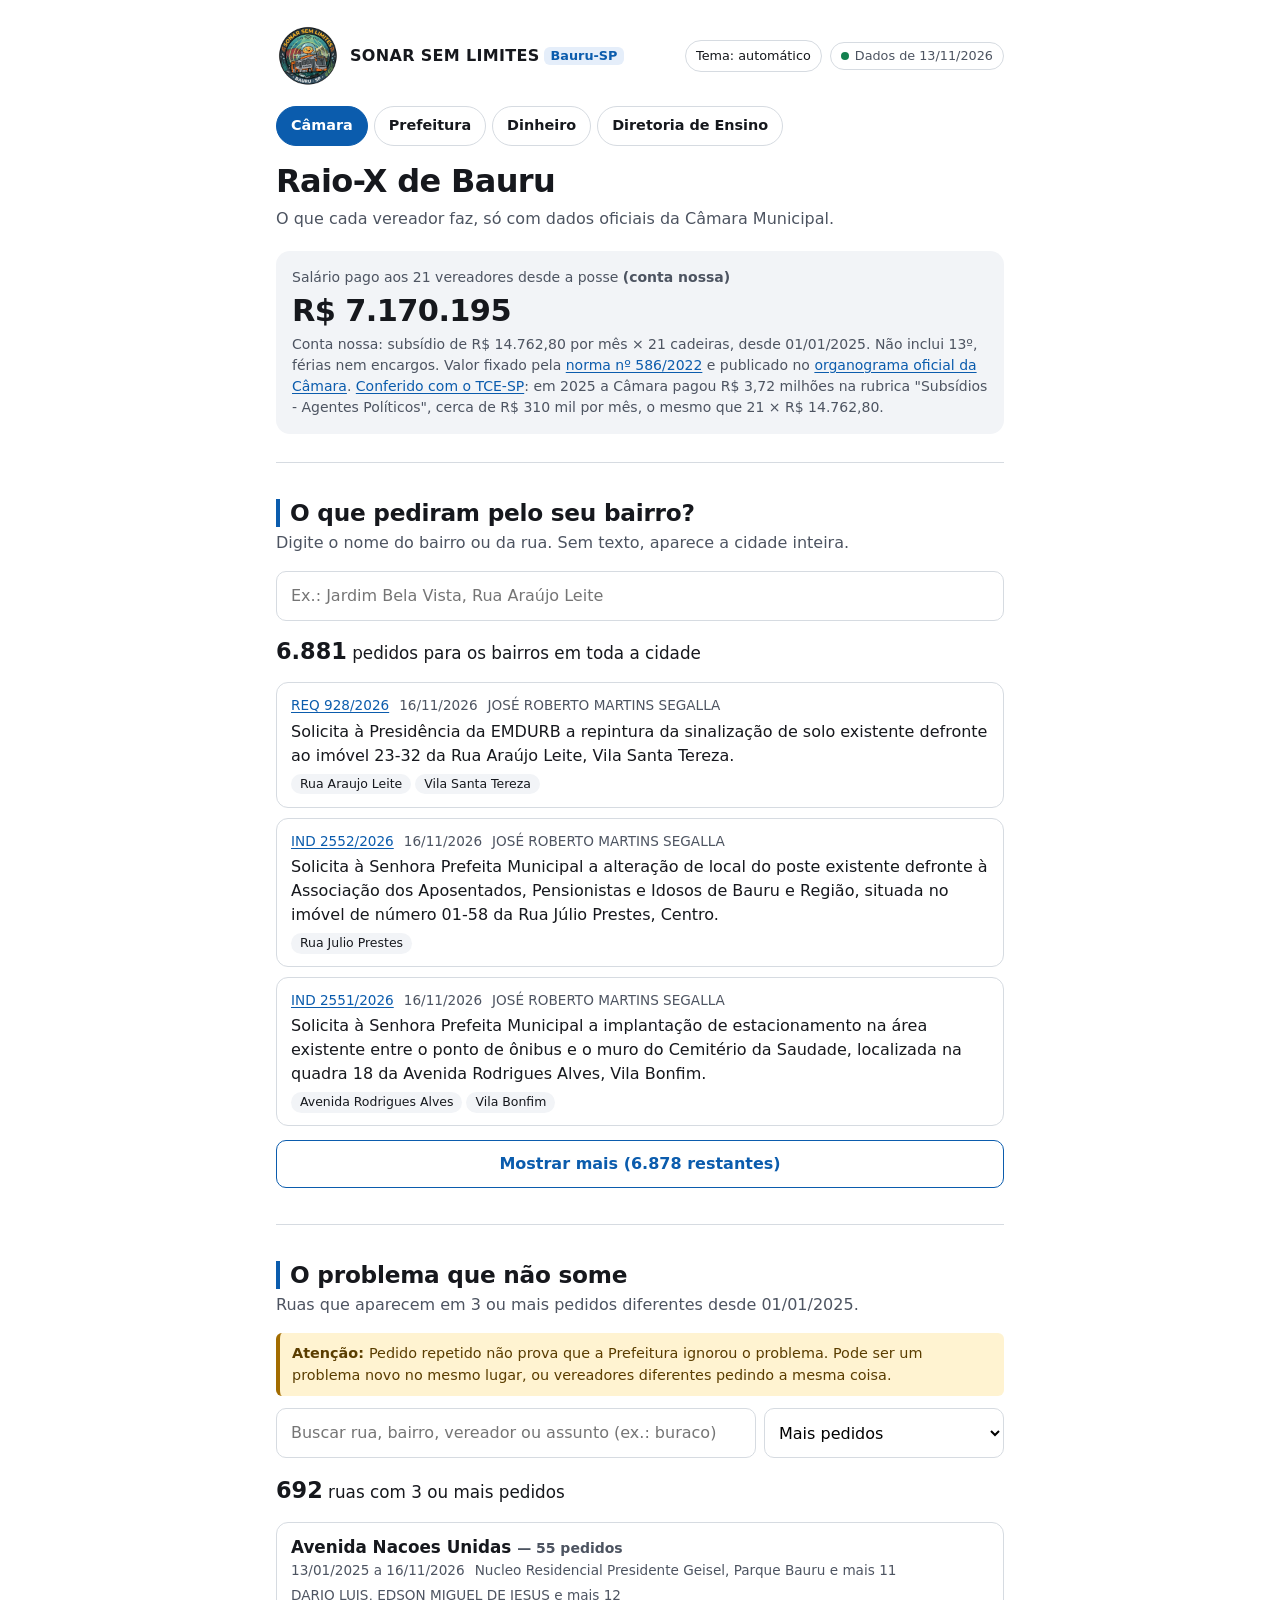
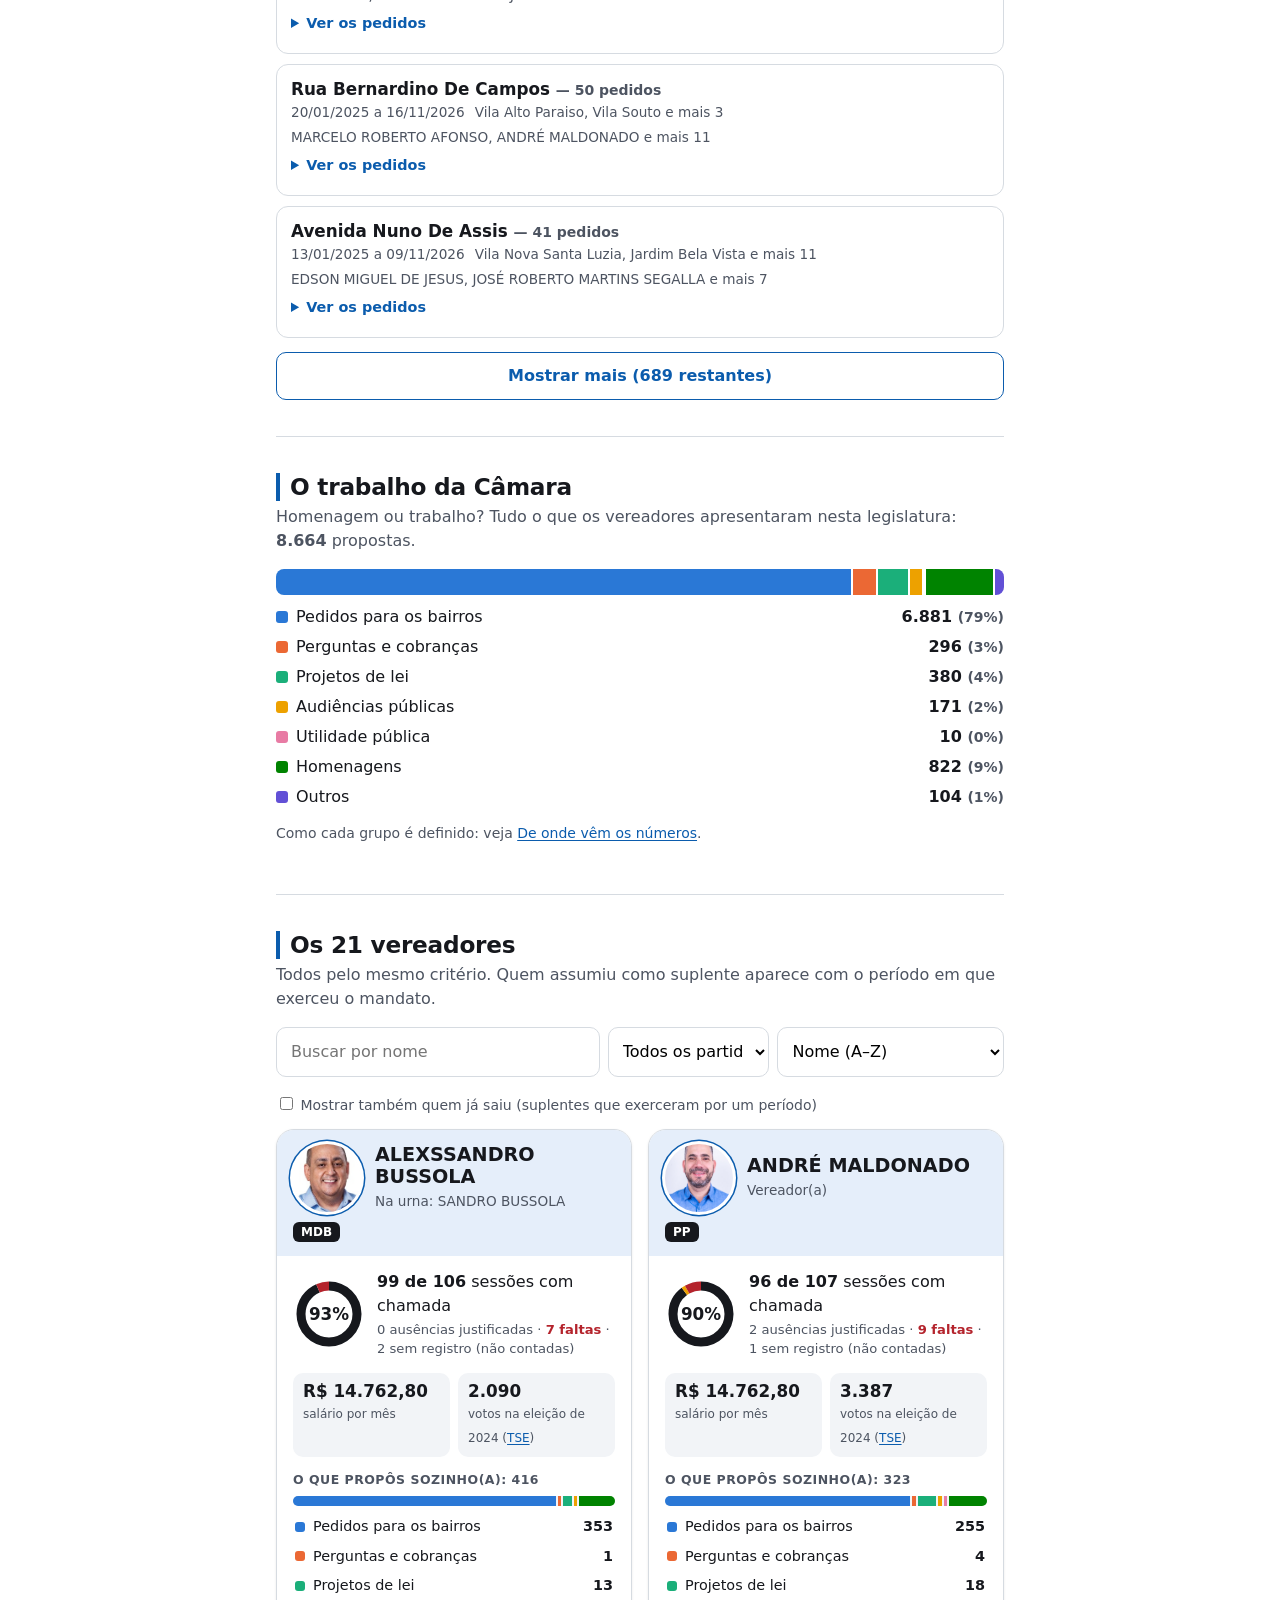
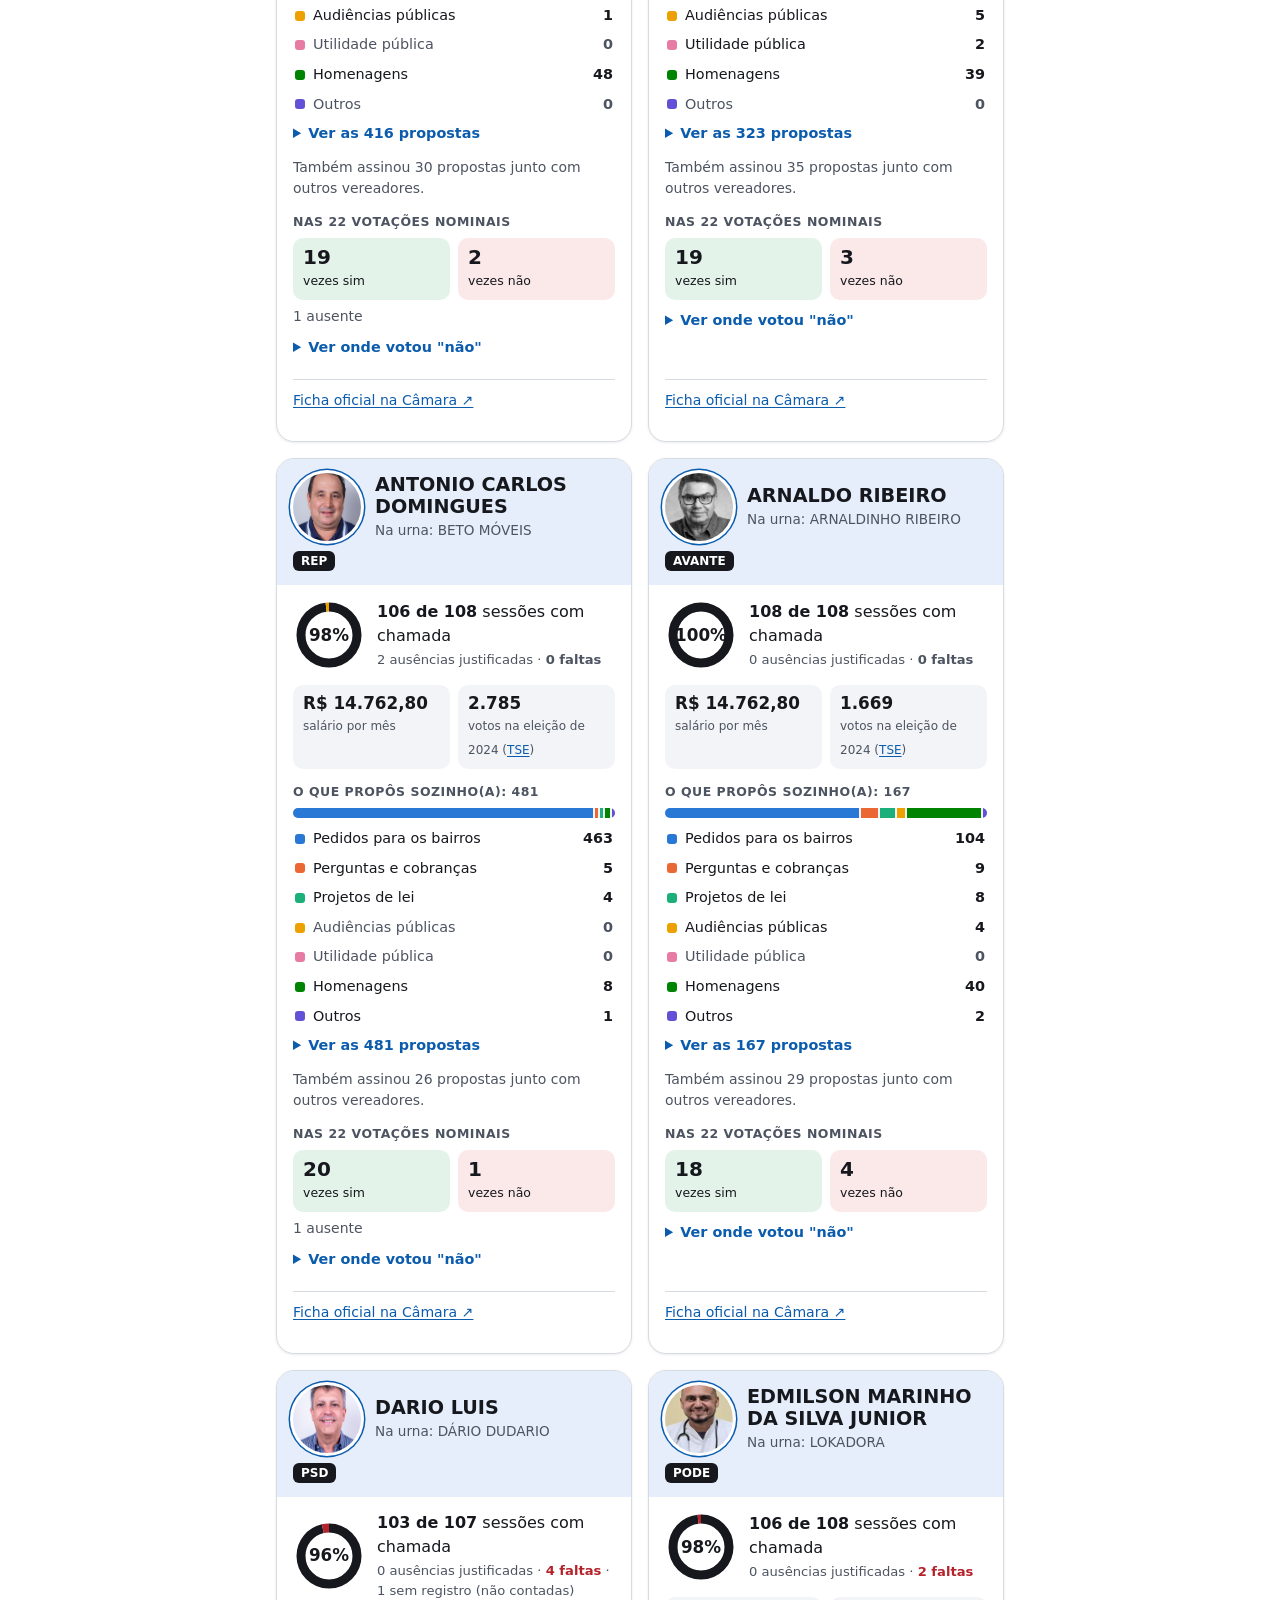
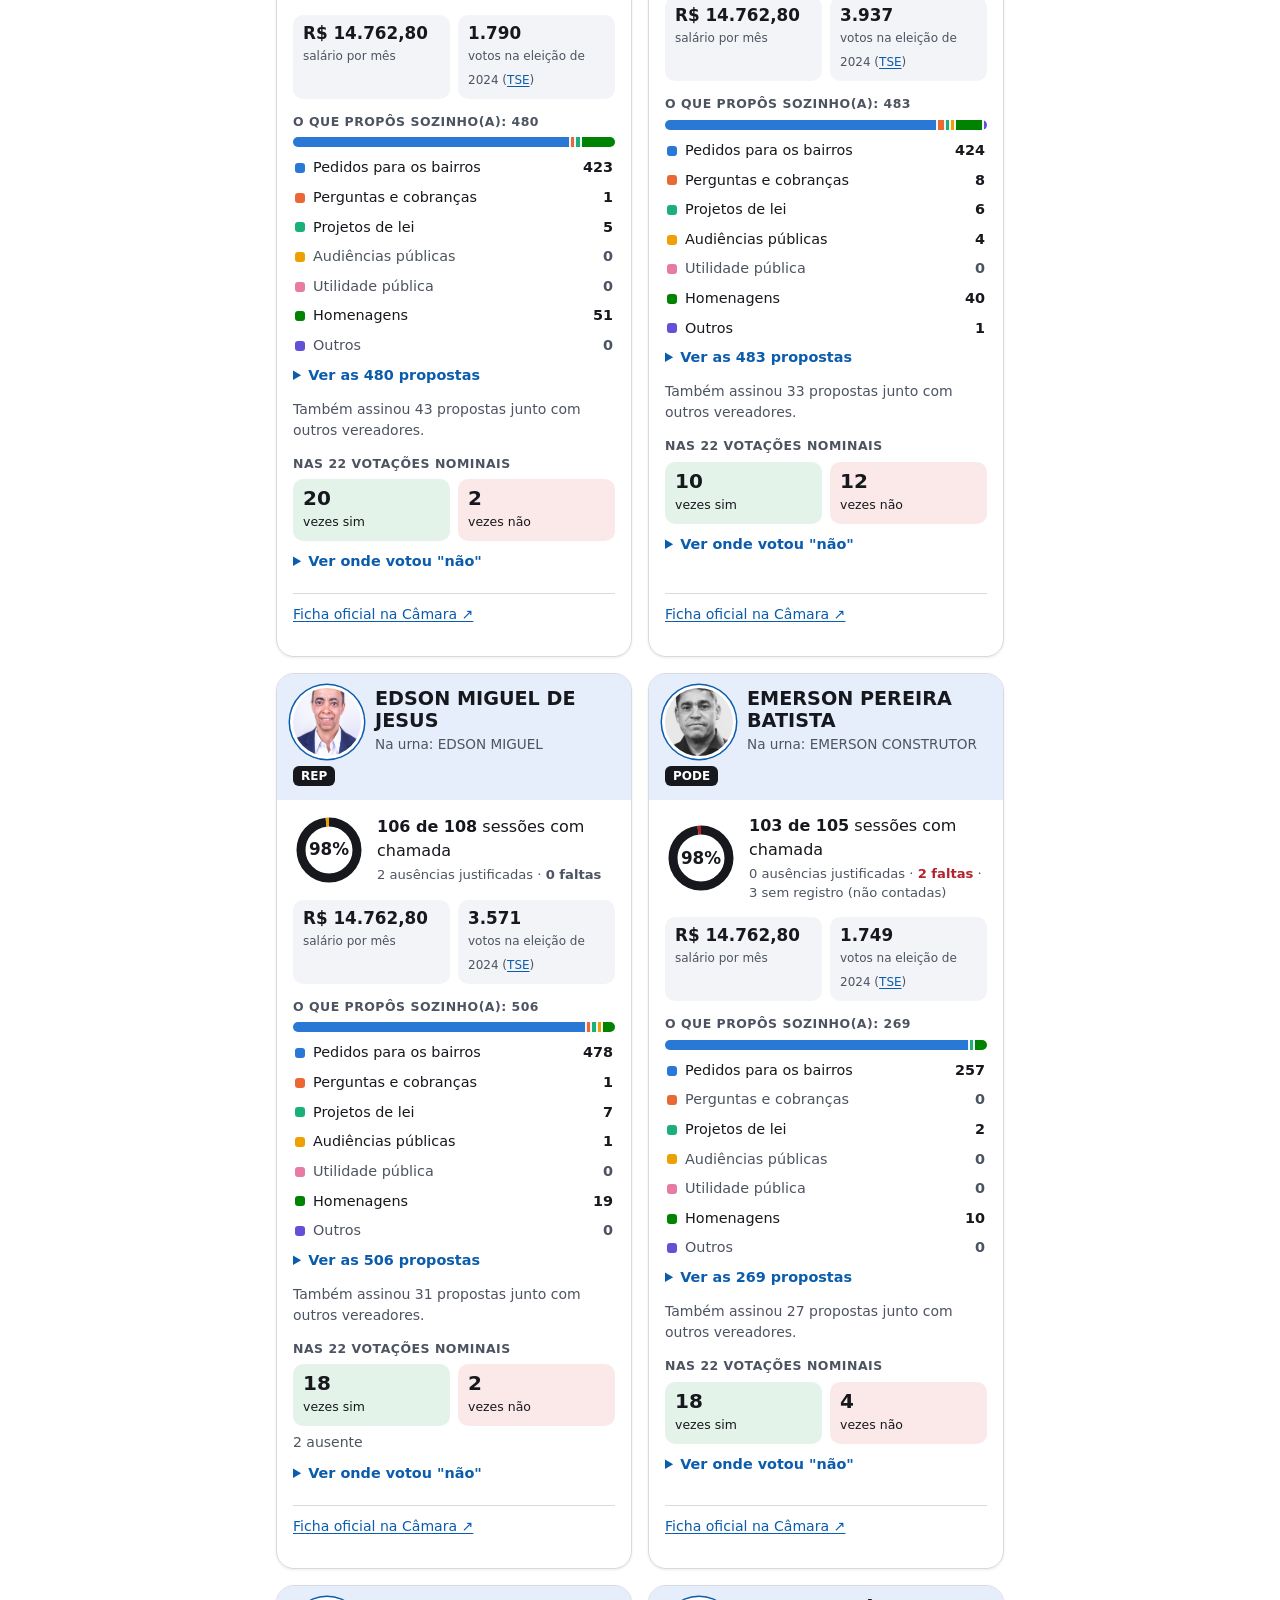
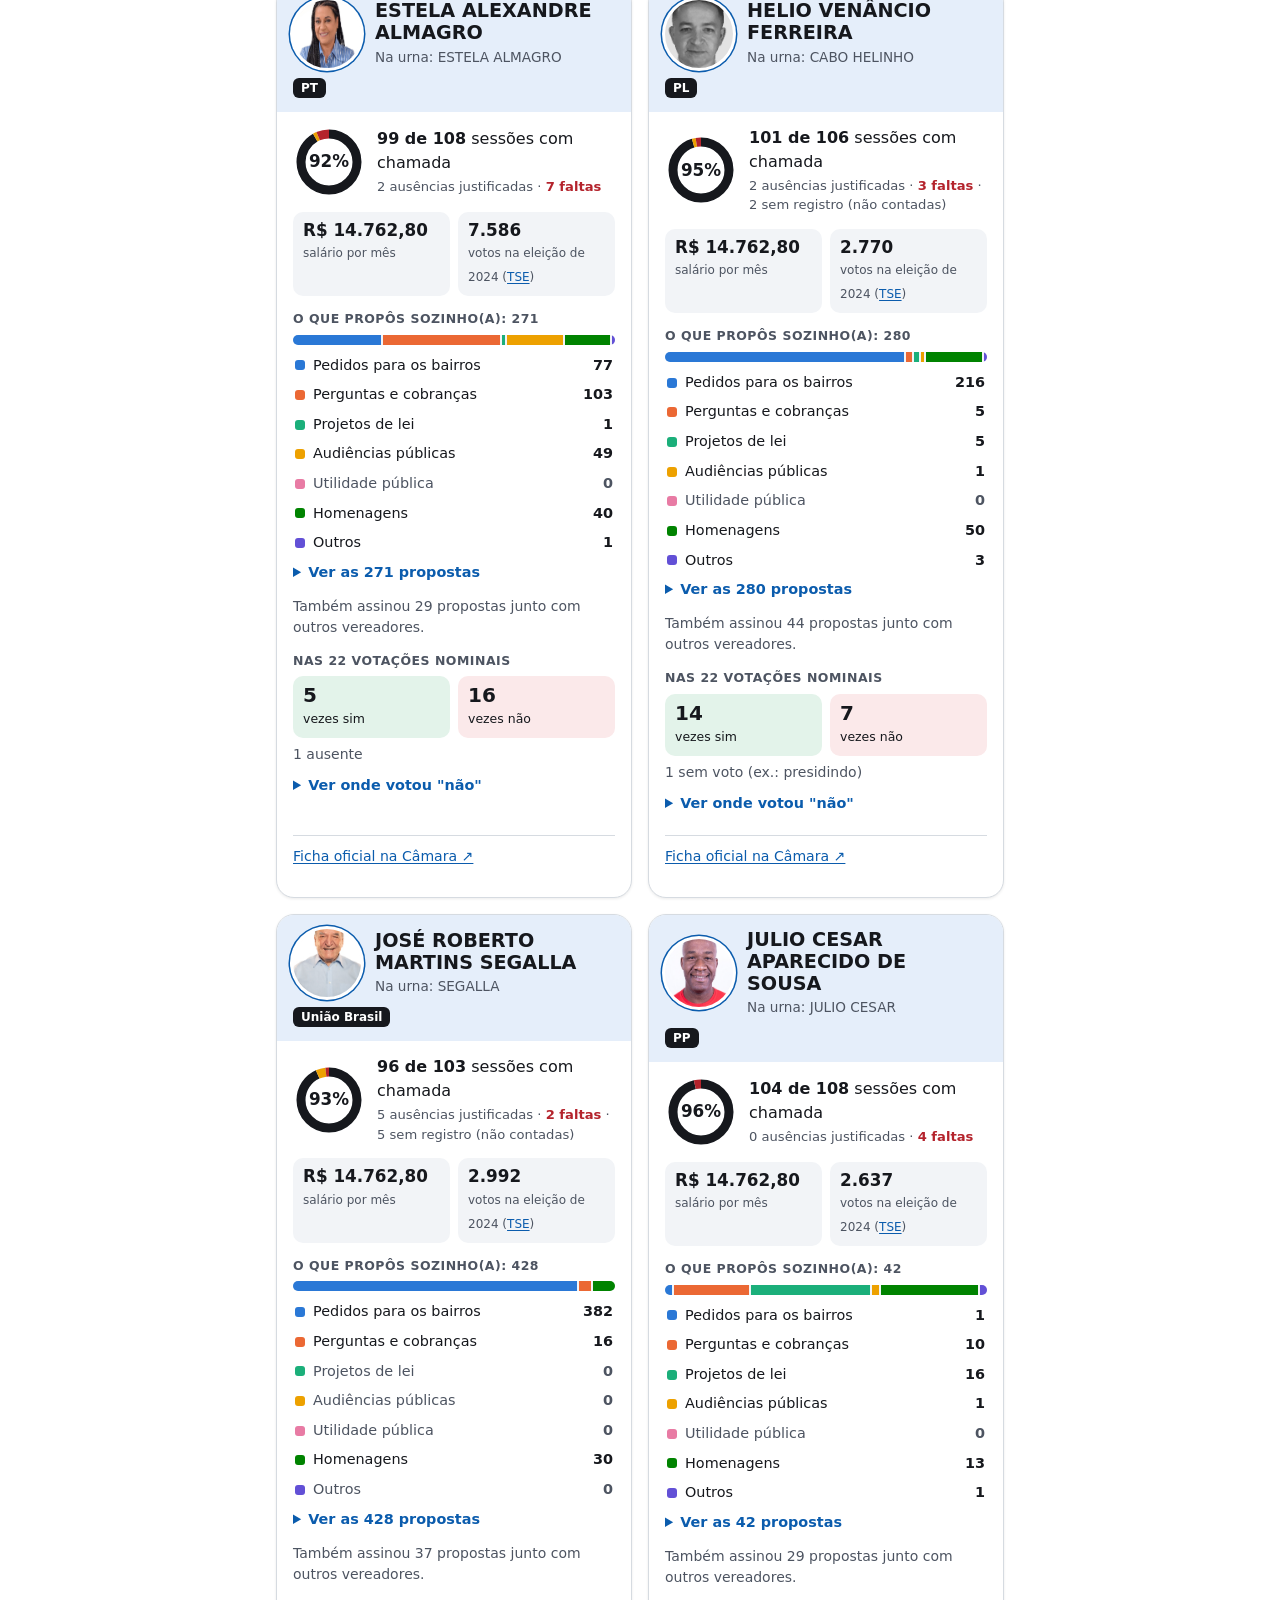
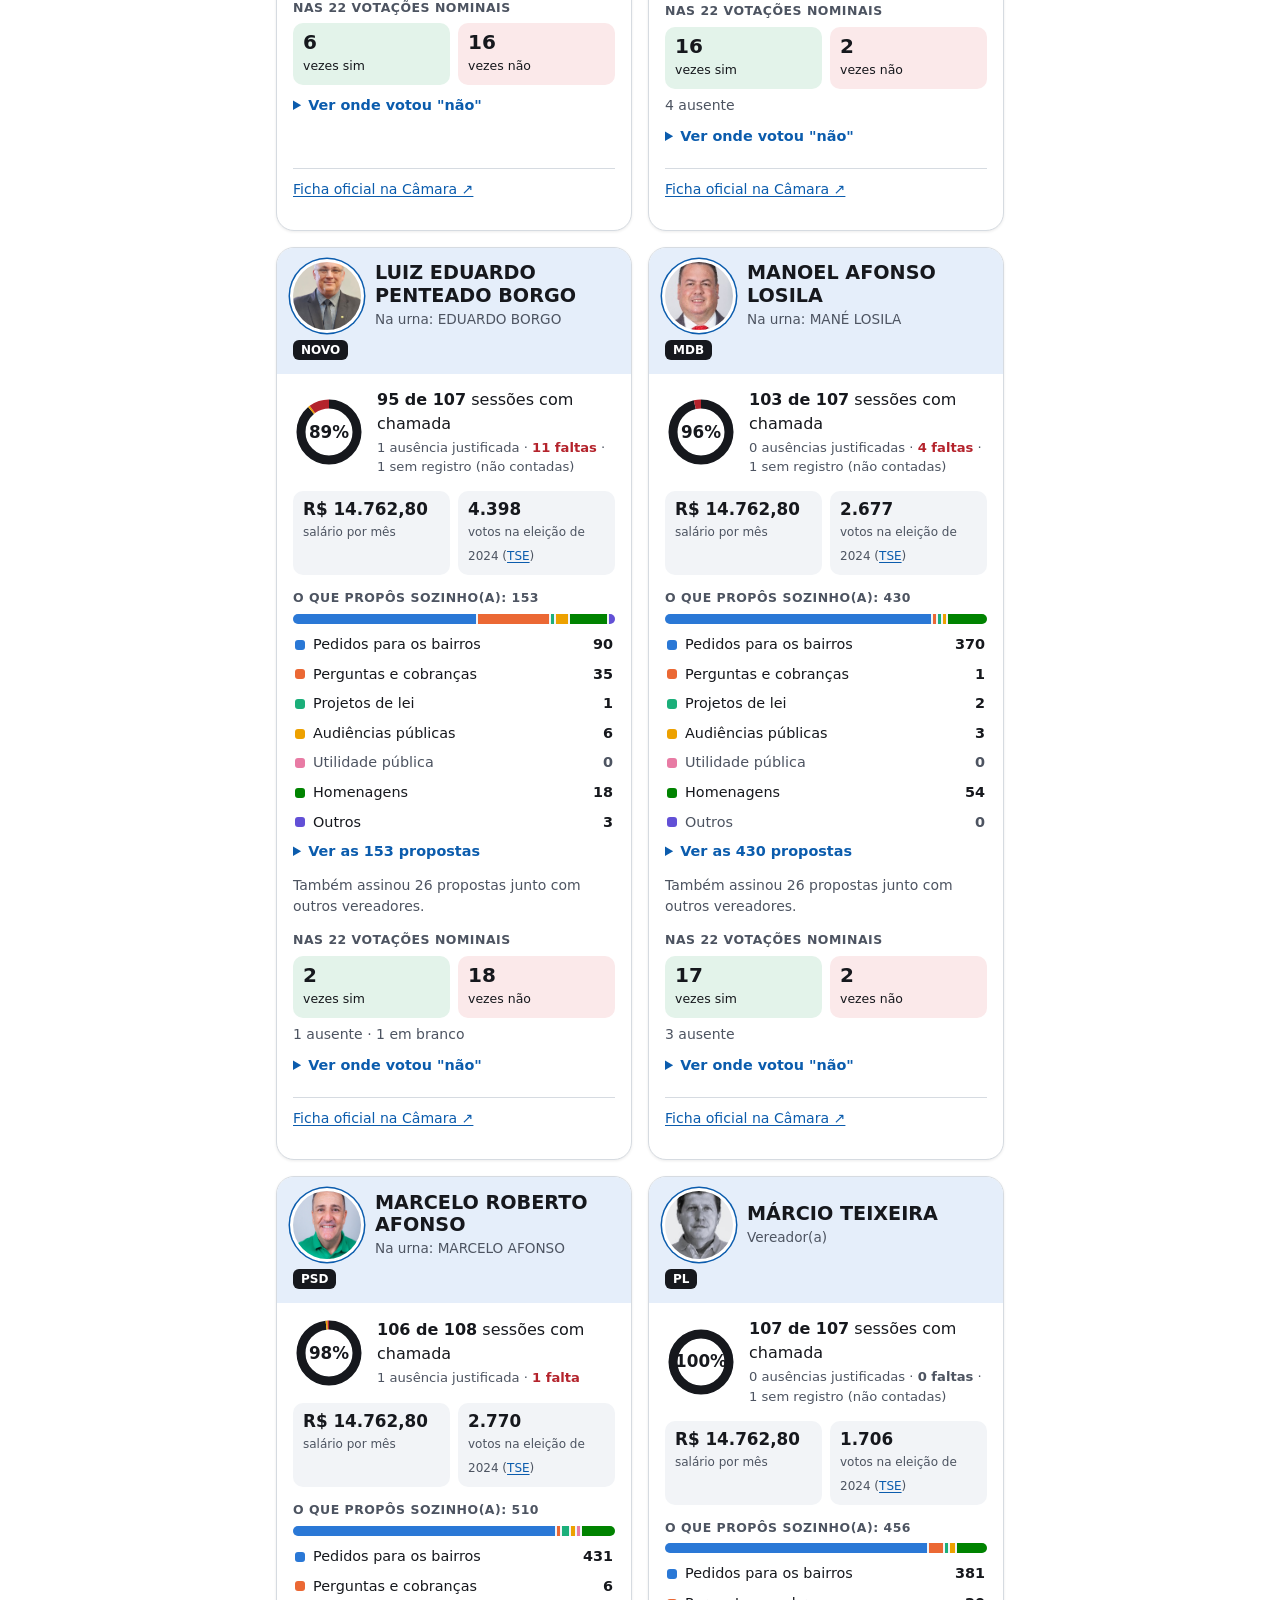
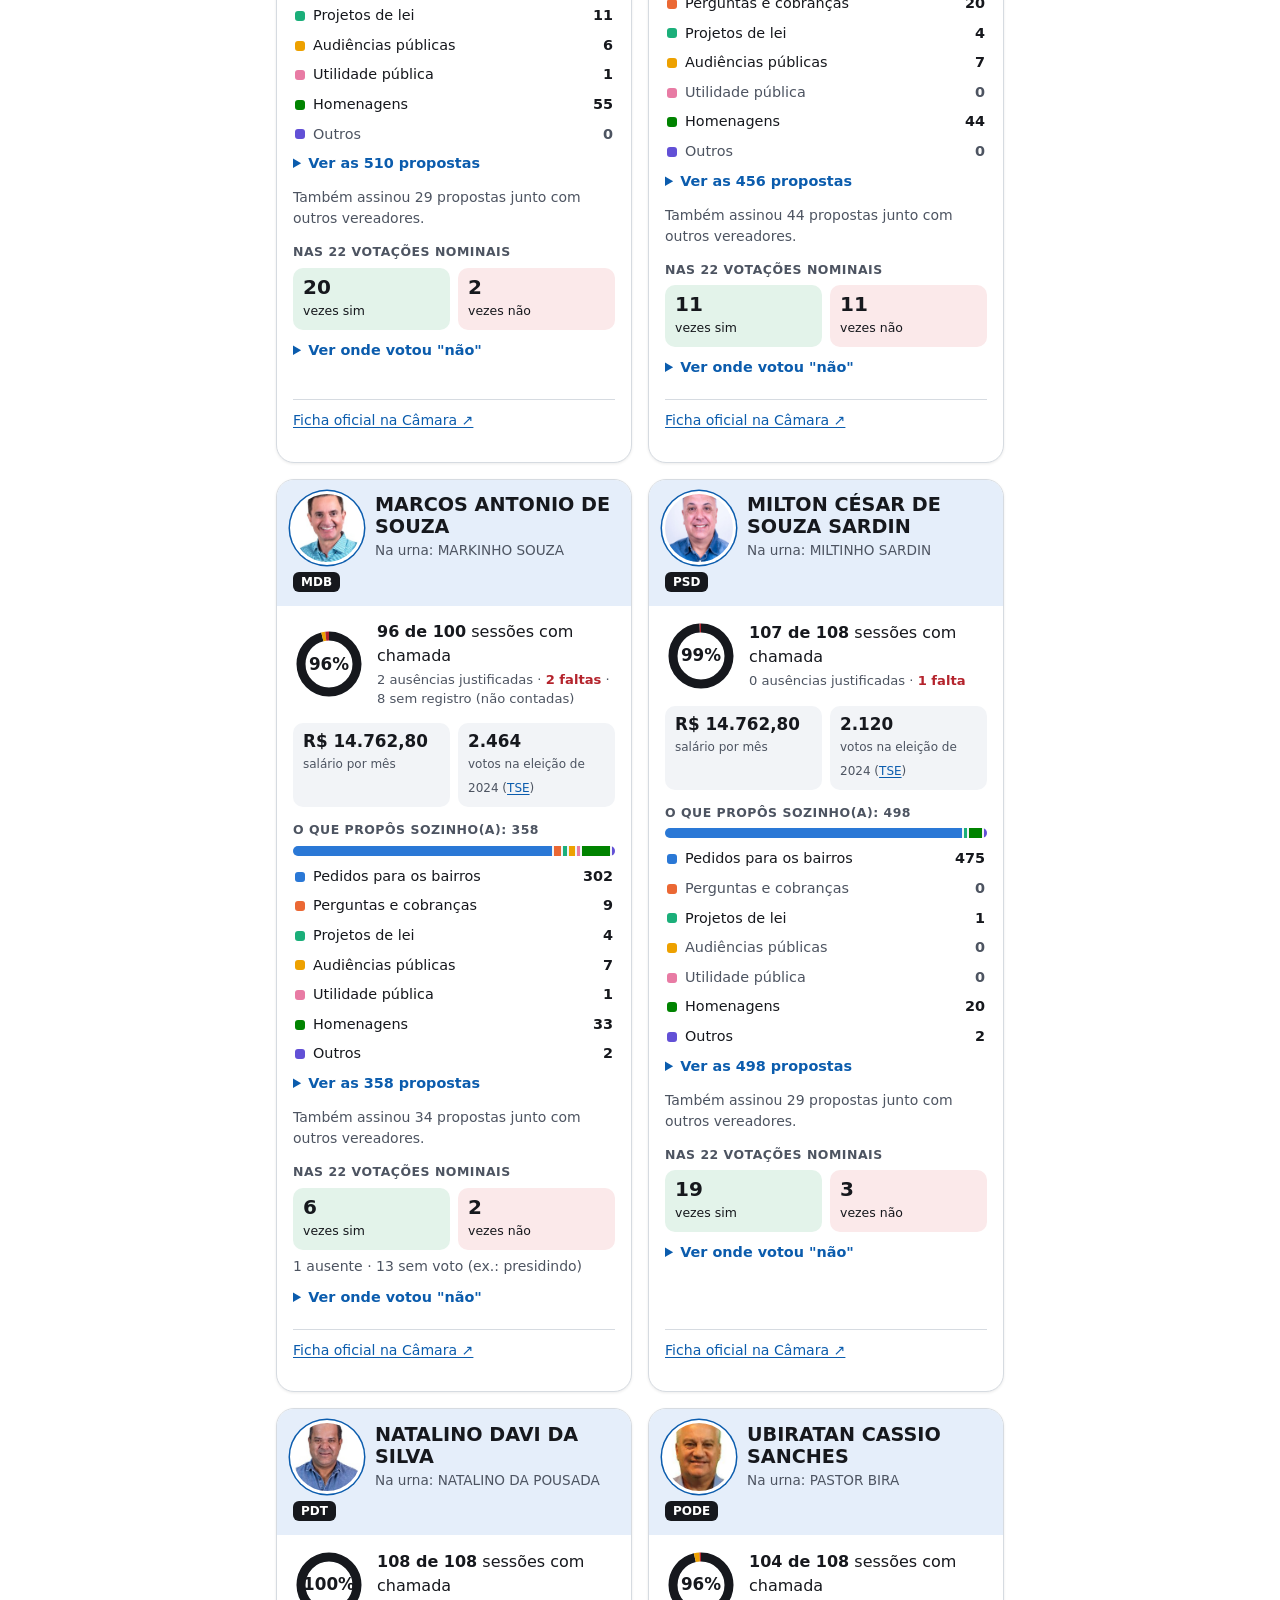
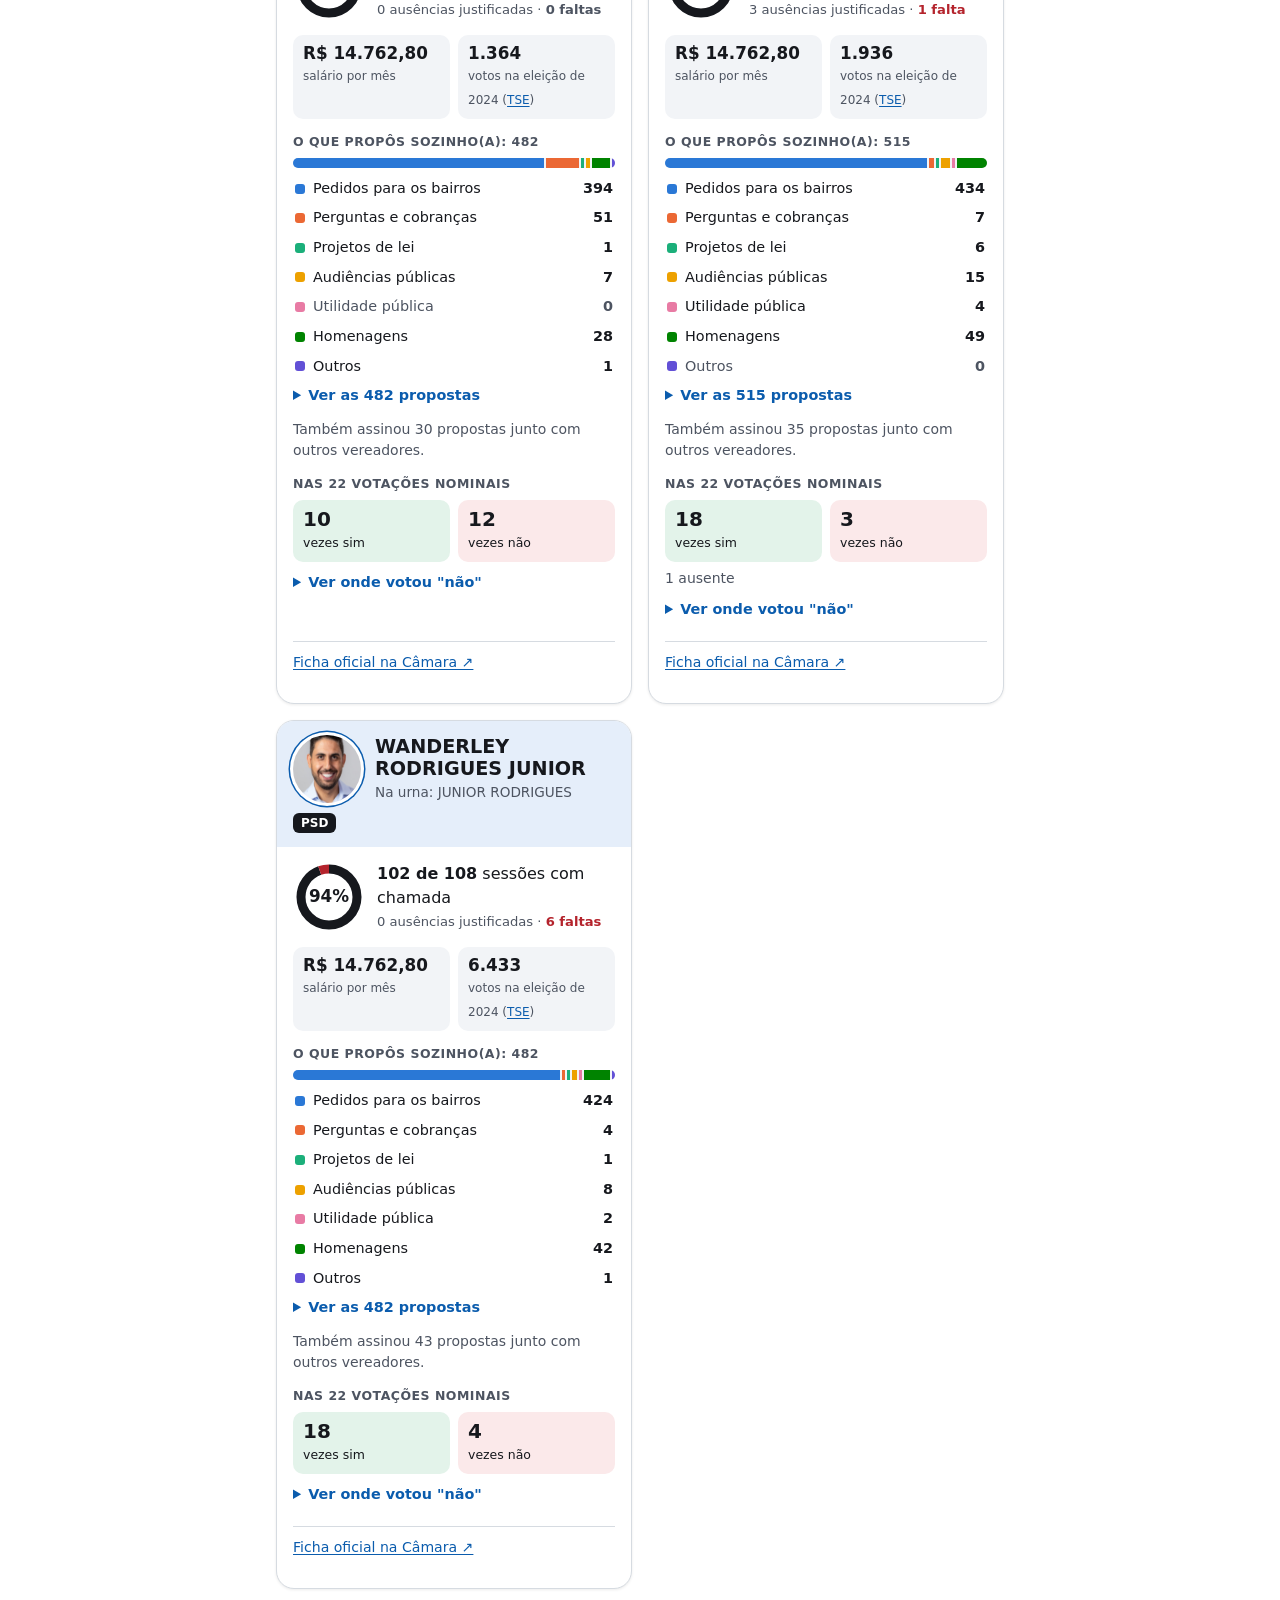
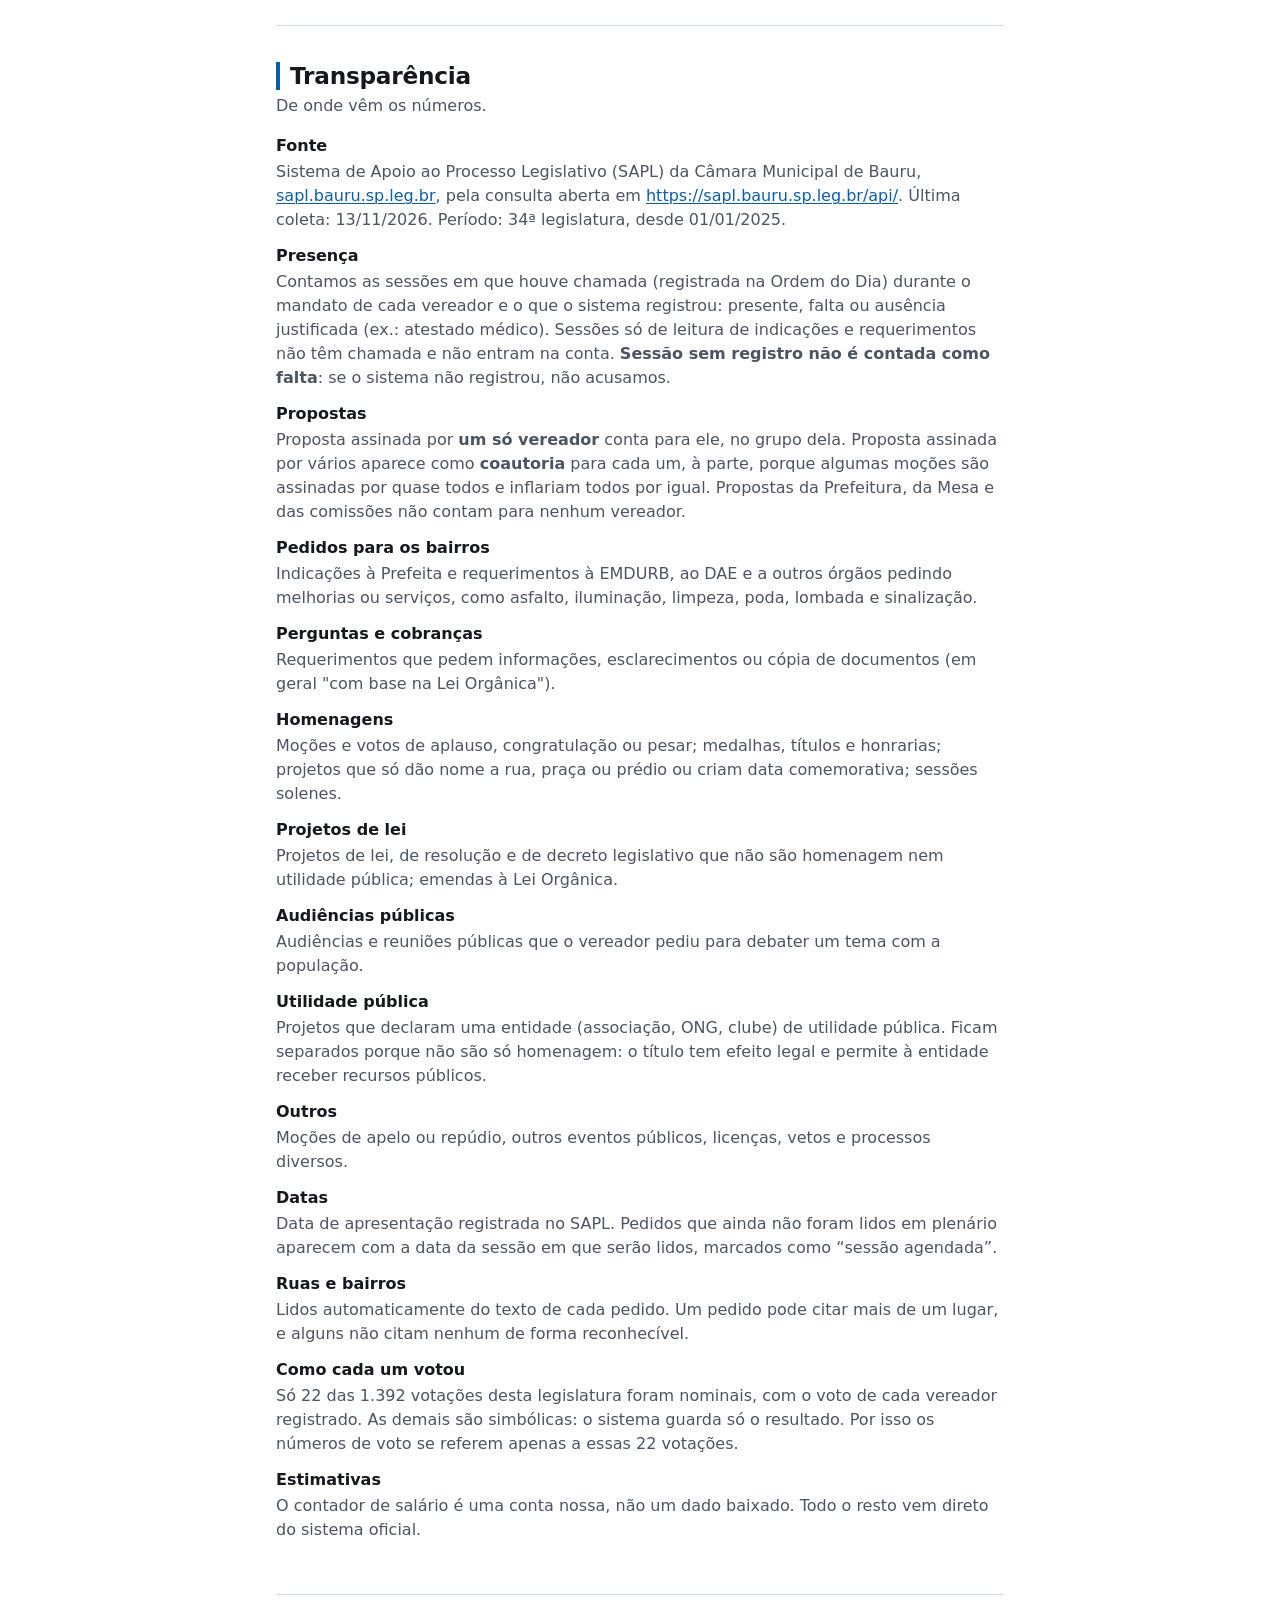
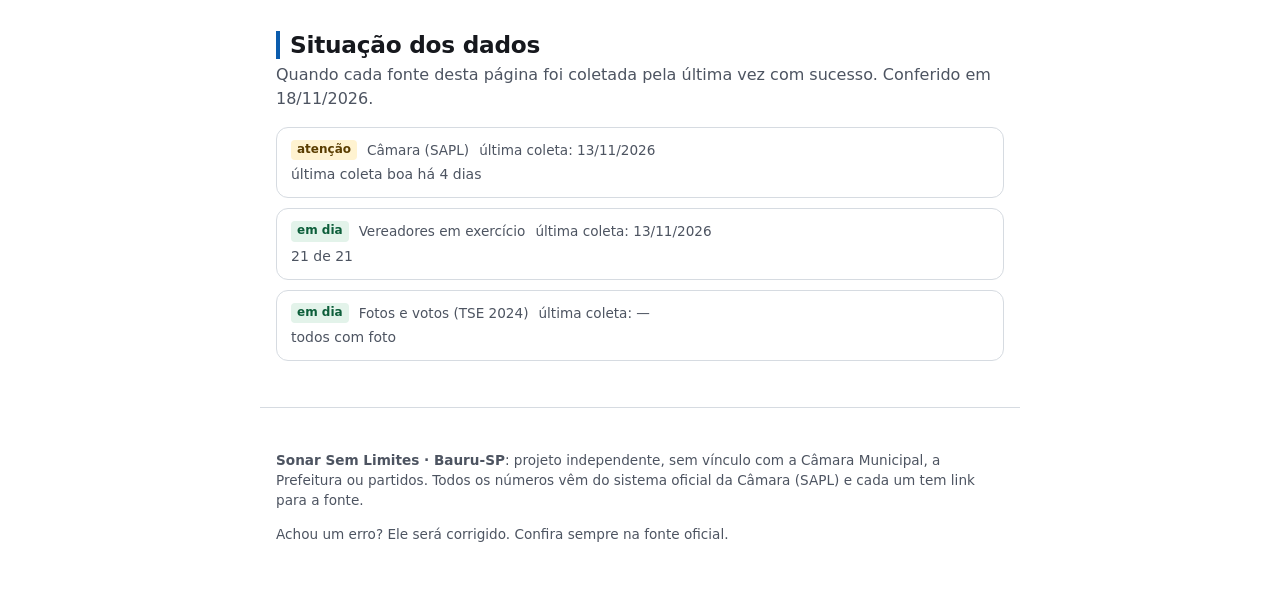
==== commit 2cb3f063: "Novo nome: Sonar Sem Limites, com logo" ====
--- a/site/index.html
+++ b/site/index.html
@@ -4,15 +4,22 @@
 <meta charset="utf-8">
 <meta name="google" content="notranslate">
 <meta name="viewport" content="width=device-width, initial-scale=1">
-<title>Radar Sem Limites · Bauru-SP</title>
+<title>Sonar Sem Limites · Bauru-SP</title>
 <meta name="description" content="O que cada vereador de Bauru faz, só com dados oficiais da Câmara Municipal.">
+<link rel="icon" type="image/png" sizes="32x32" href="img/icone-32.png">
+<link rel="apple-touch-icon" href="img/icone-180.png">
+<meta property="og:title" content="Sonar Sem Limites · Bauru-SP">
+<meta property="og:description" content="O que cada vereador de Bauru faz, só com dados oficiais da Câmara Municipal.">
+<meta property="og:image" content="https://info-public-coder.github.io/radar-sem-limites/img/logo-512.png">
+<meta property="og:type" content="website">
+<meta name="theme-color" content="#0b5cad">
 <link rel="stylesheet" href="estilo.css">
 <script src="tema.js"></script>
 </head>
 <body>
 <header>
   <div class="topo">
-    <span class="marca">RADAR SEM LIMITES <span class="cidade">Bauru-SP</span></span>
+    <a class="marca" href="index.html"><img class="logo" src="img/logo-192.png" width="56" height="56" alt="Logo do Sonar Sem Limites: o Bauruzinho num submarino, num ônibus alagado"><span>SONAR SEM LIMITES <span class="cidade">Bauru-SP</span></span></a>
     <span class="vivo" id="vivo"><i></i><span>carregando…</span></span>
   </div>
   <nav class="menu"><a href="index.html" aria-current="page">Câmara</a><a href="prefeitura.html">Prefeitura</a><a href="dinheiro.html">Dinheiro</a><a href="diretoria.html">Diretoria de Ensino</a></nav>
@@ -26,7 +33,7 @@
 </main>
 
 <footer>
-  <p><b>Radar Sem Limites · Bauru-SP</b>: projeto independente, sem vínculo com a Câmara Municipal, a Prefeitura ou partidos.
+  <p><b>Sonar Sem Limites · Bauru-SP</b>: projeto independente, sem vínculo com a Câmara Municipal, a Prefeitura ou partidos.
   Todos os números vêm do sistema oficial da Câmara (SAPL) e cada um tem link para a fonte.</p>
   <p>Achou um erro? Ele será corrigido. Confira sempre na fonte oficial.</p>
 </footer>
--- a/site/estilo.css
+++ b/site/estilo.css
@@ -237,3 +237,10 @@
   @media (forced-colors: active) { .pilha i, .barra span, .barras .trilho i, .legenda i, .linhas li i { forced-color-adjust: none; } }
   .controles-2 { grid-template-columns: 1fr; }
   @media (min-width: 560px) { .controles .controles-2, .controles.controles-2 { grid-template-columns: 2fr 1fr; } }
+
+  /* marca com o logo (Bauruzinho no submarino) */
+  .marca { display: inline-flex; align-items: center; gap: 10px; color: var(--tinta); text-decoration: none; }
+  .marca:hover { color: var(--tinta); text-decoration: none; }
+  .marca > span { display: inline-flex; flex-wrap: wrap; align-items: center; gap: 4px 0; line-height: 1.2; }
+  .marca .logo { width: 56px; height: 56px; flex: none; border-radius: 50%; }
+  @media (min-width: 560px) { .marca .logo { width: 64px; height: 64px; } }
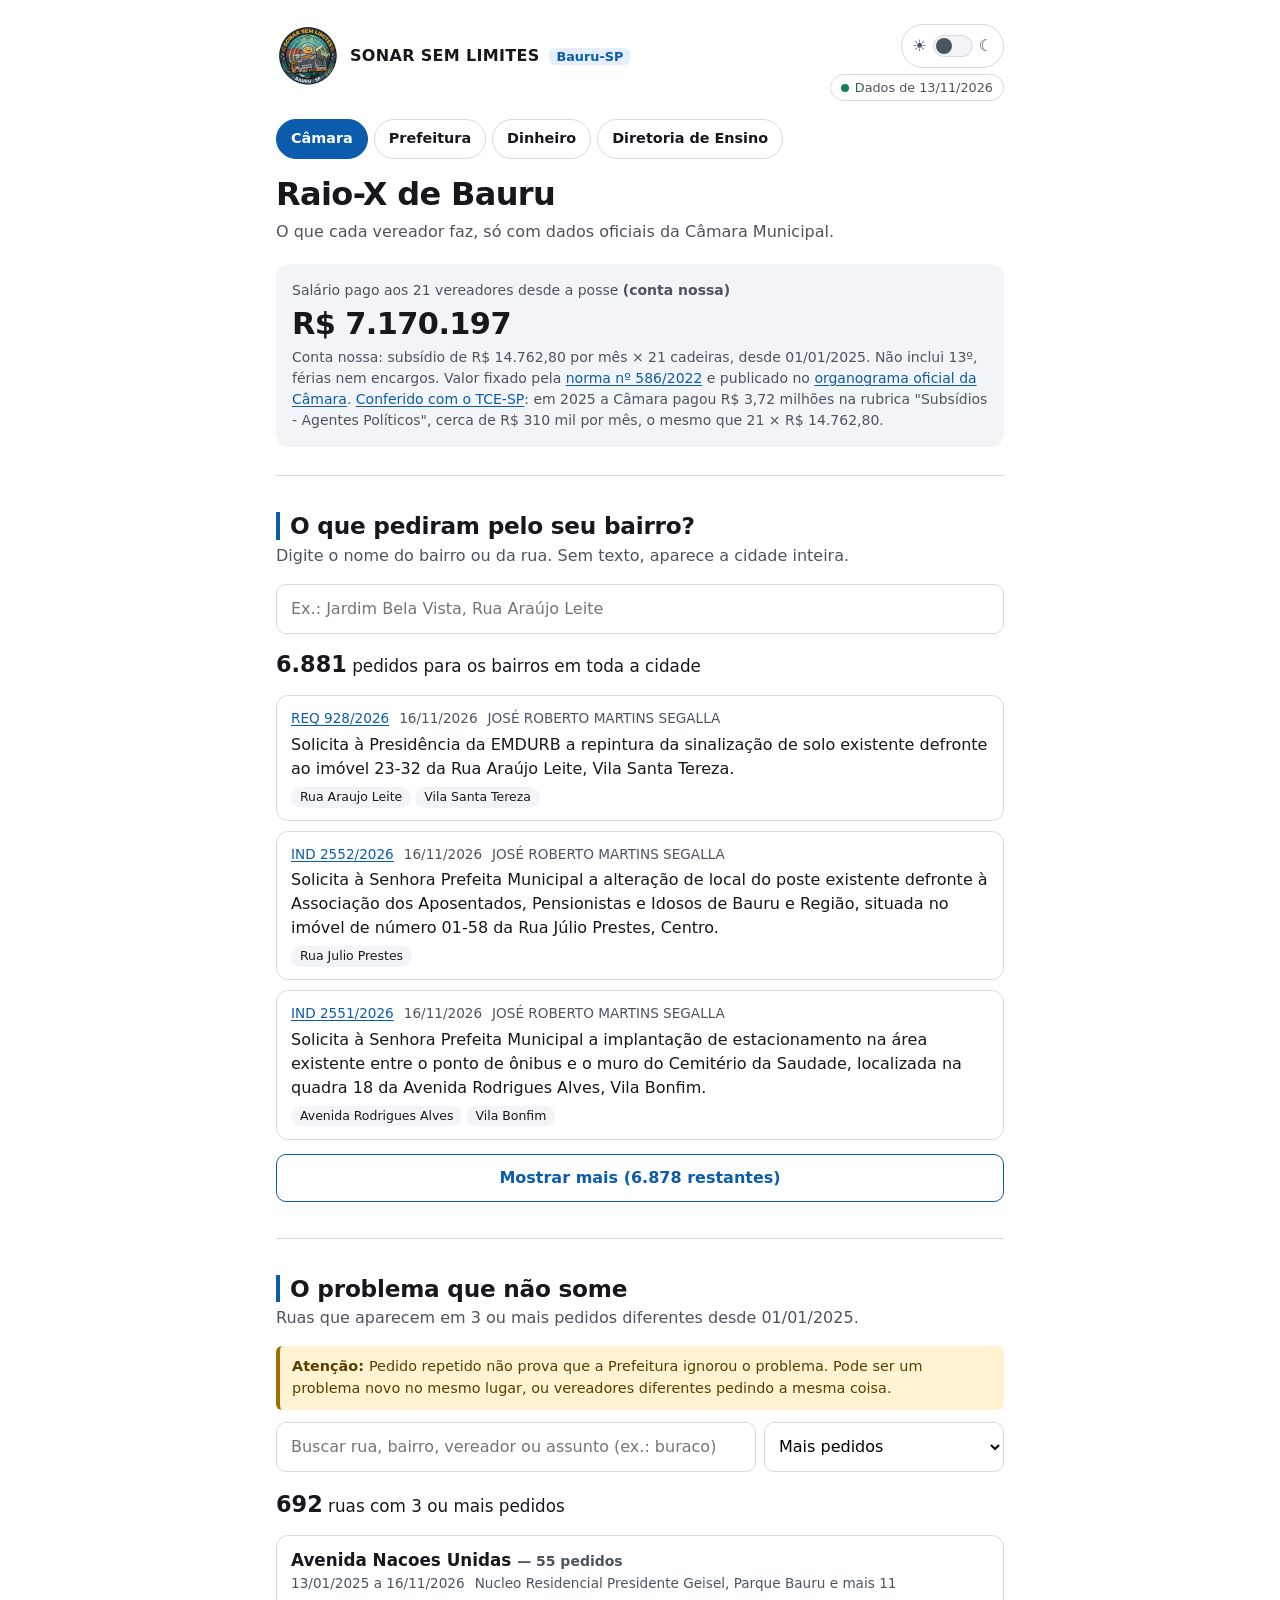
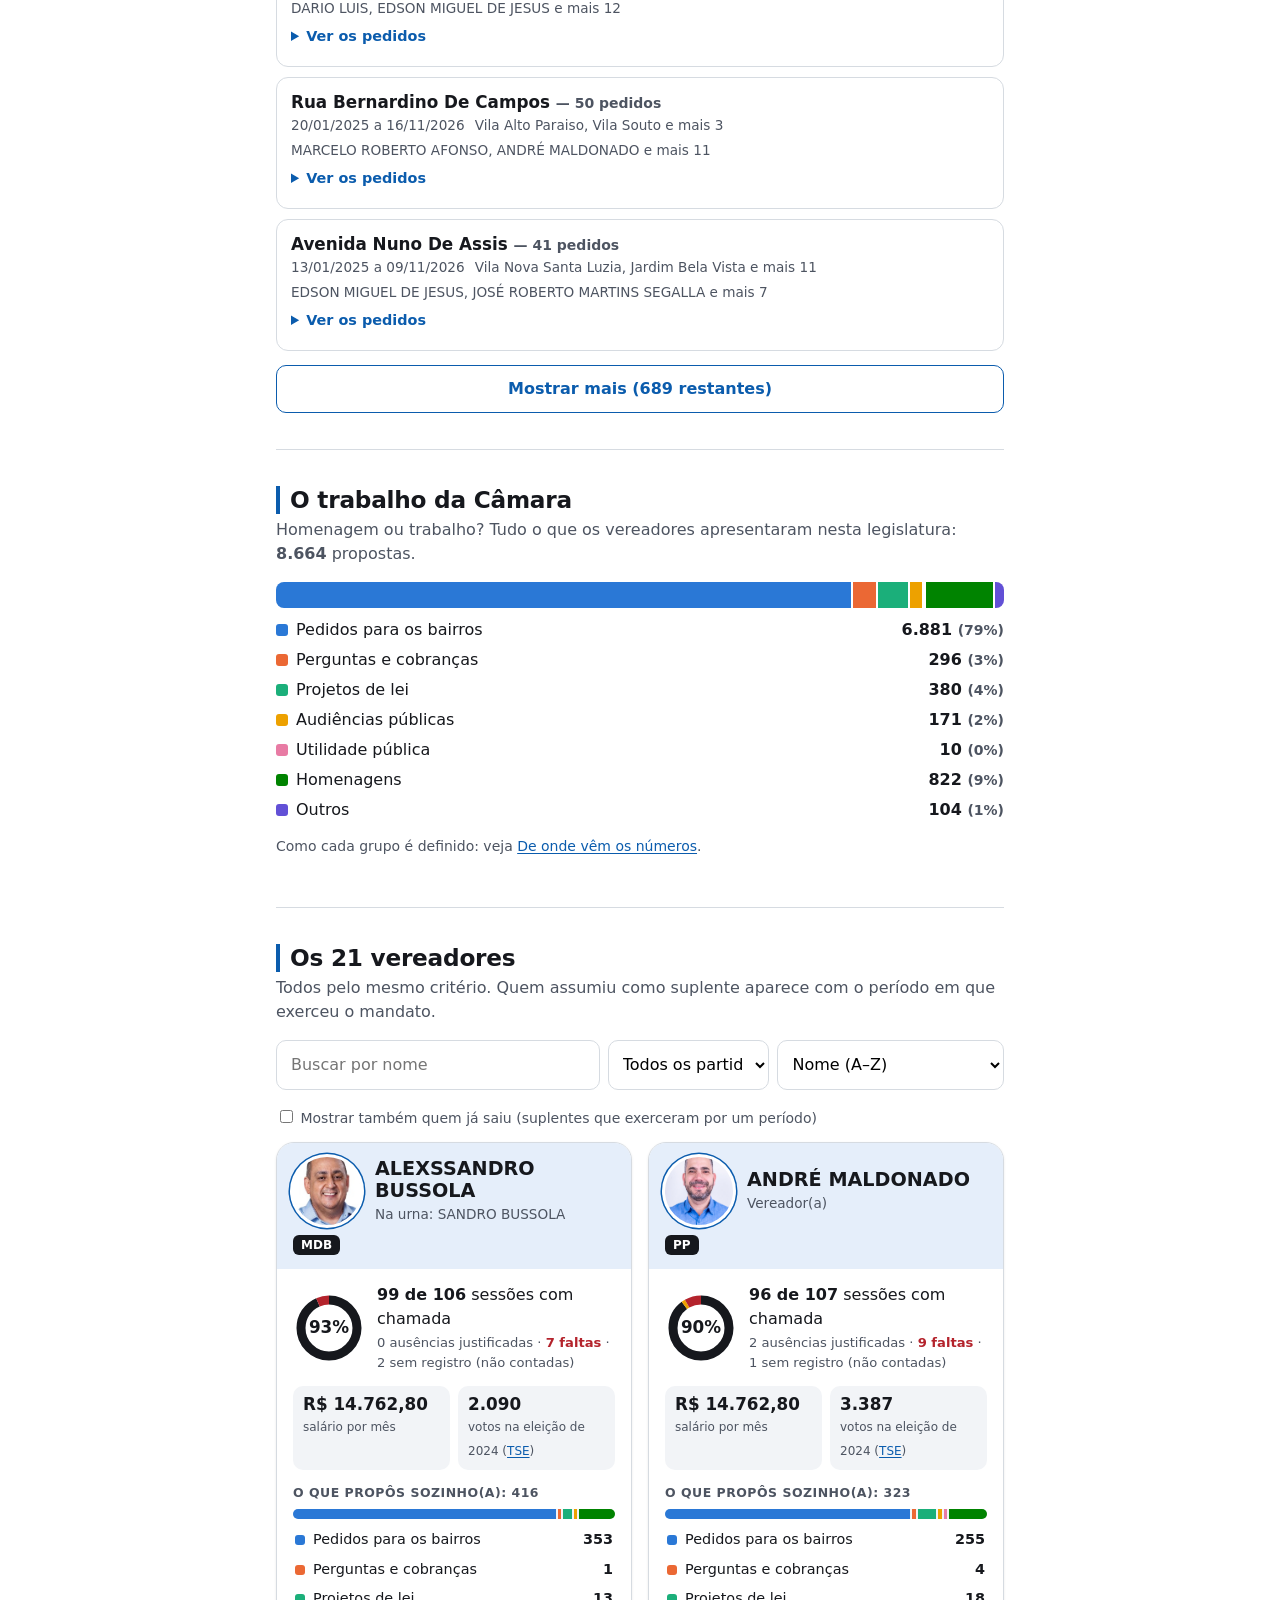
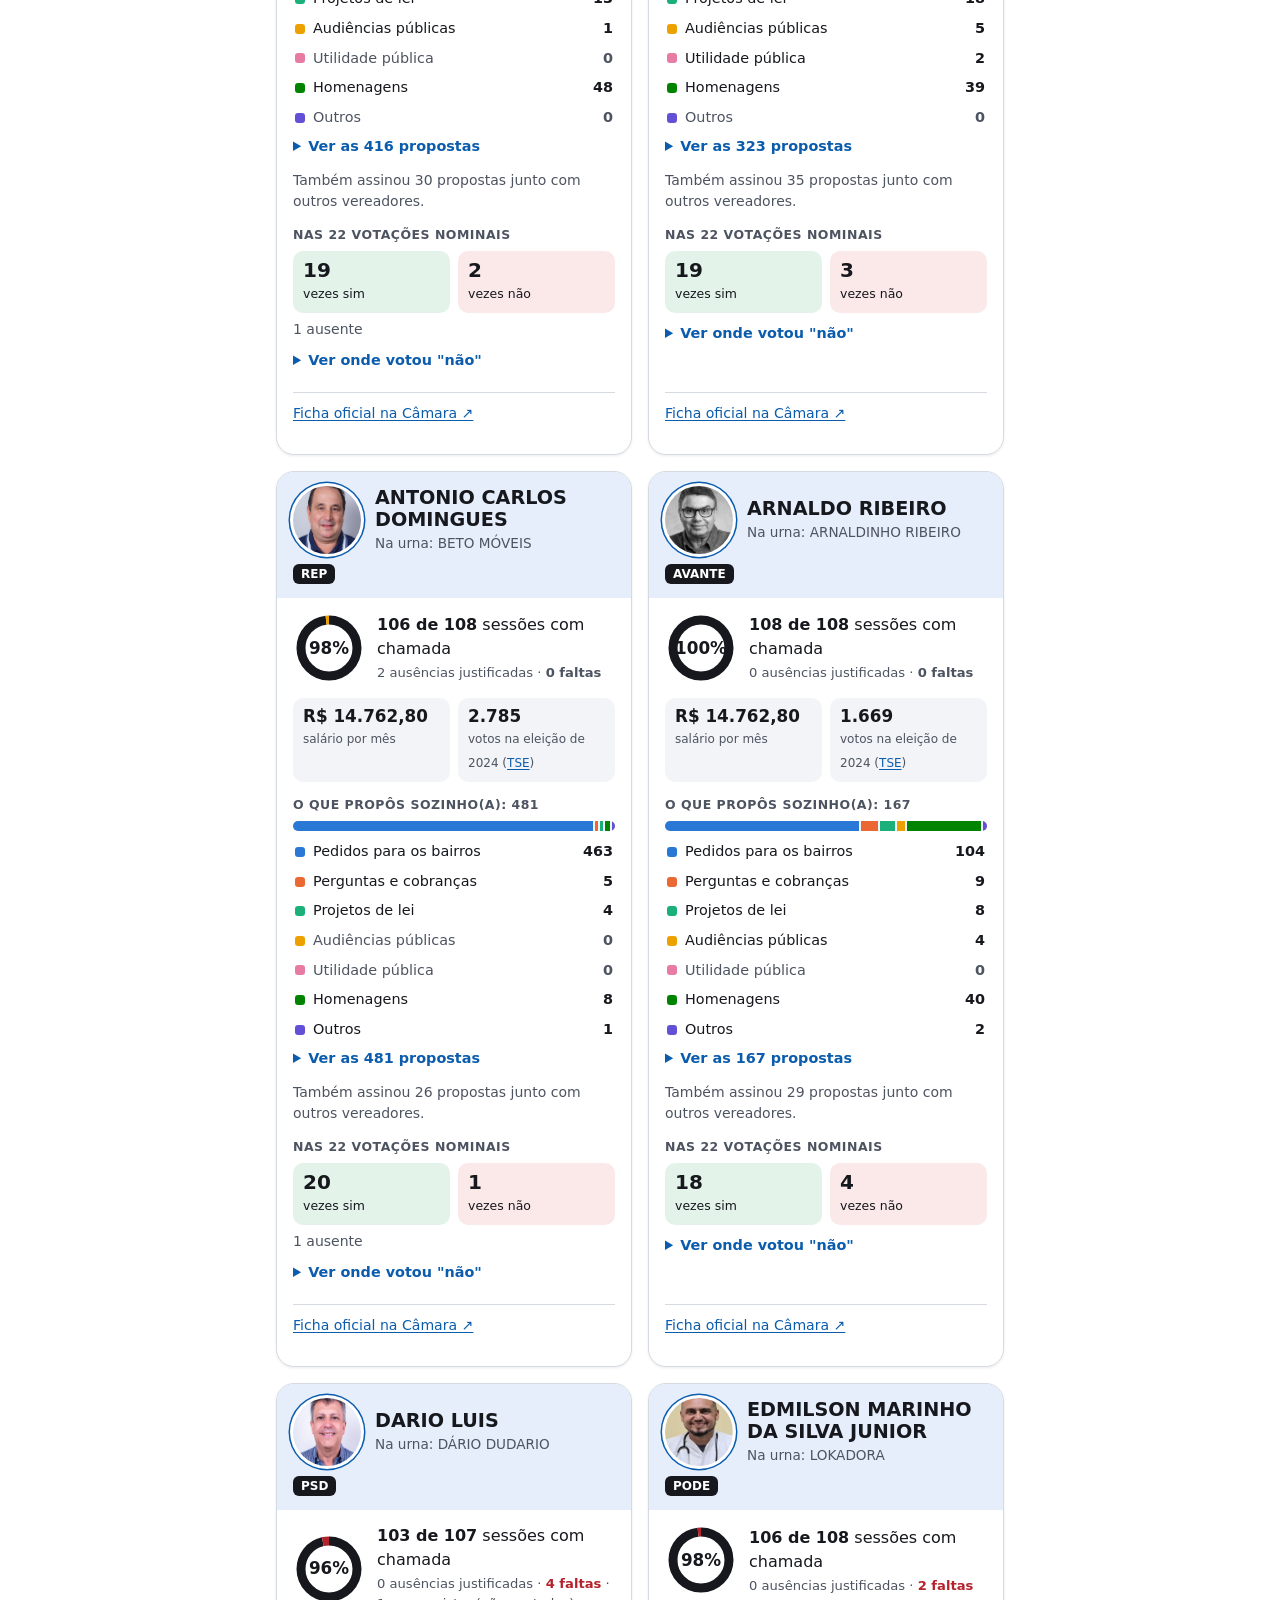
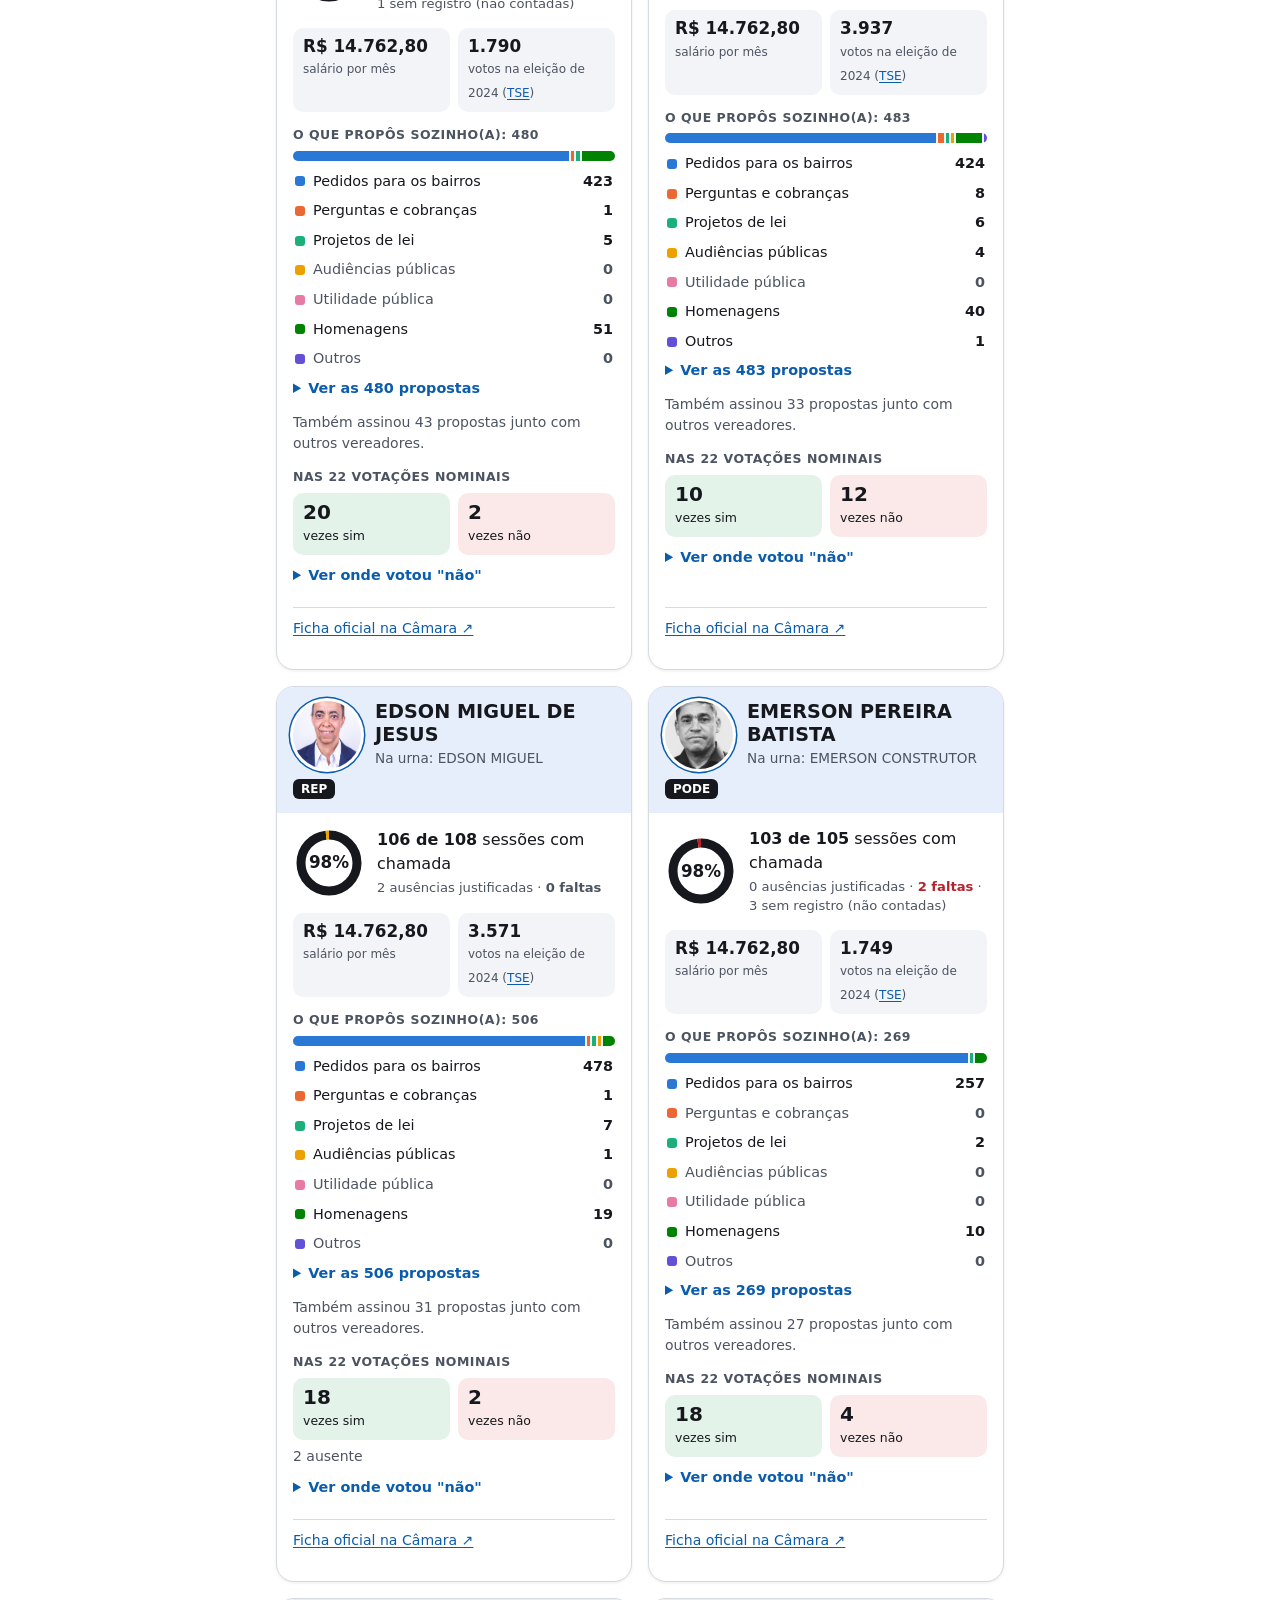
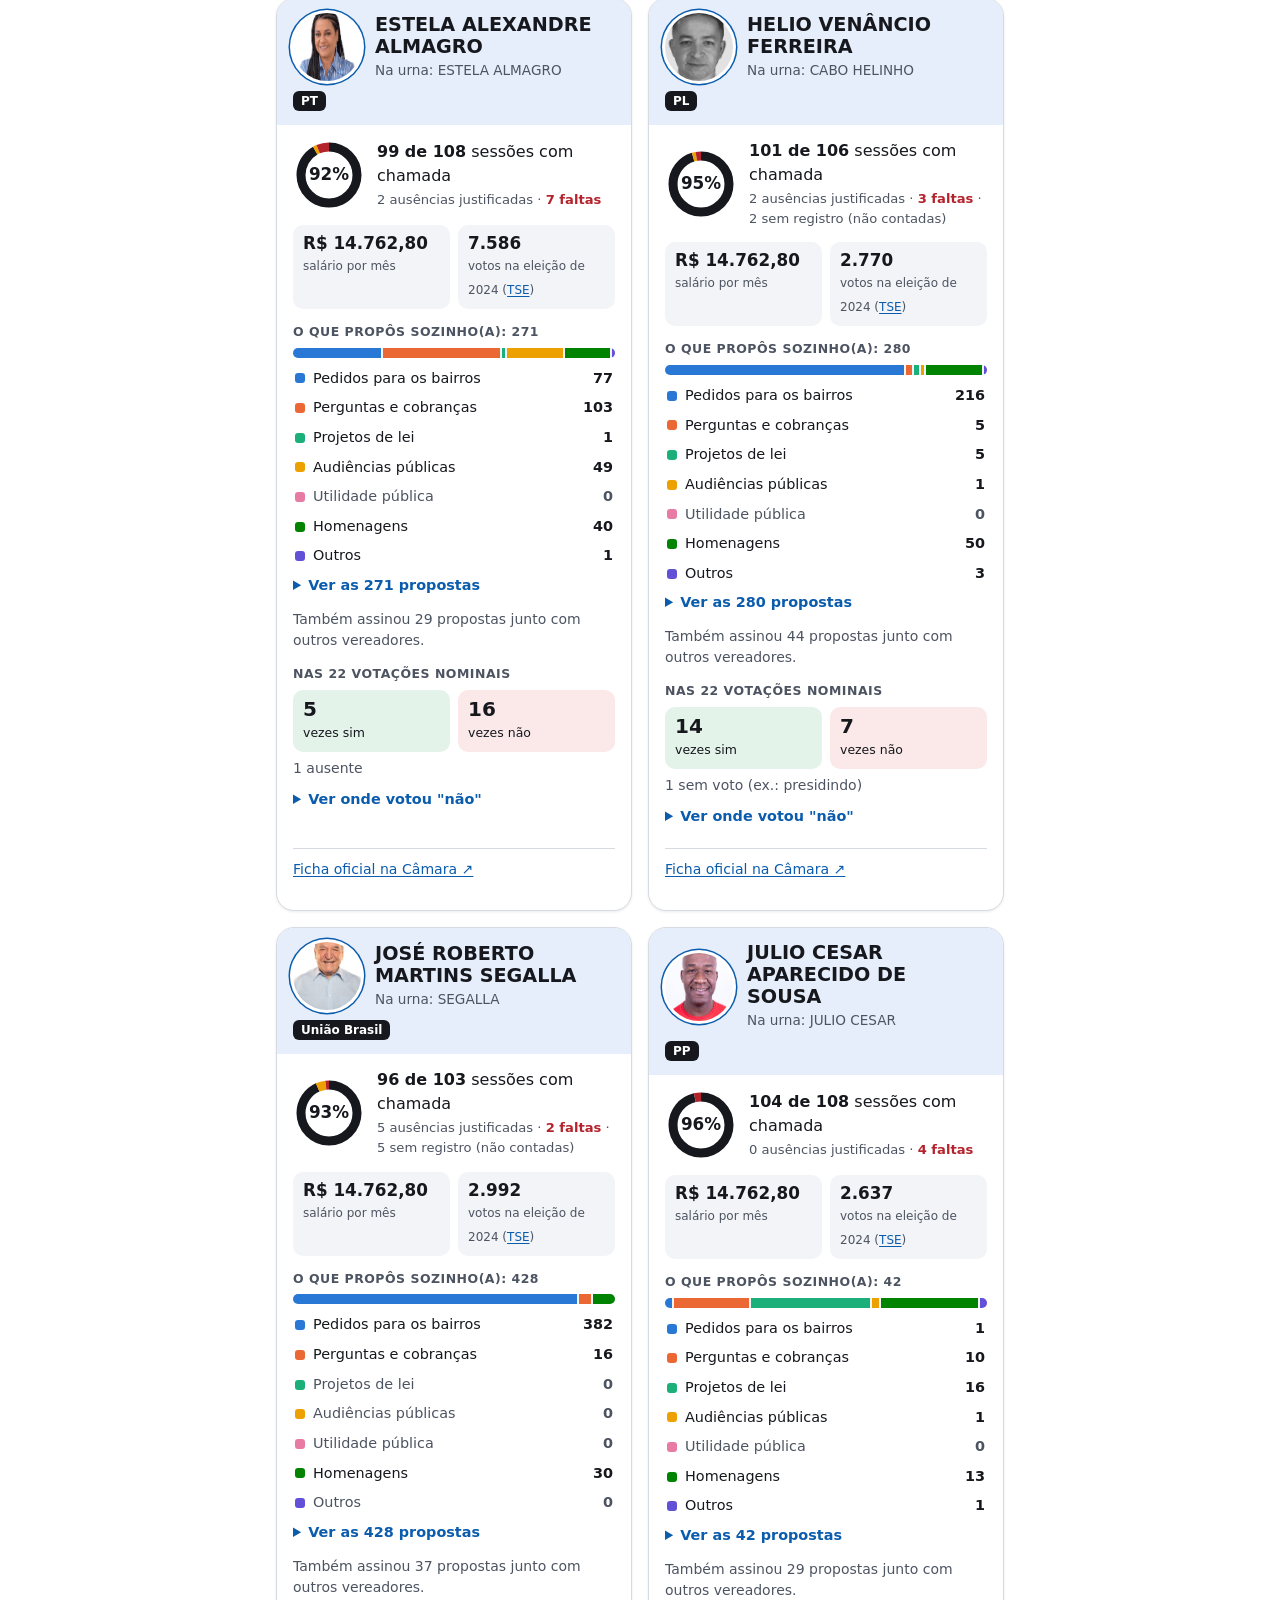
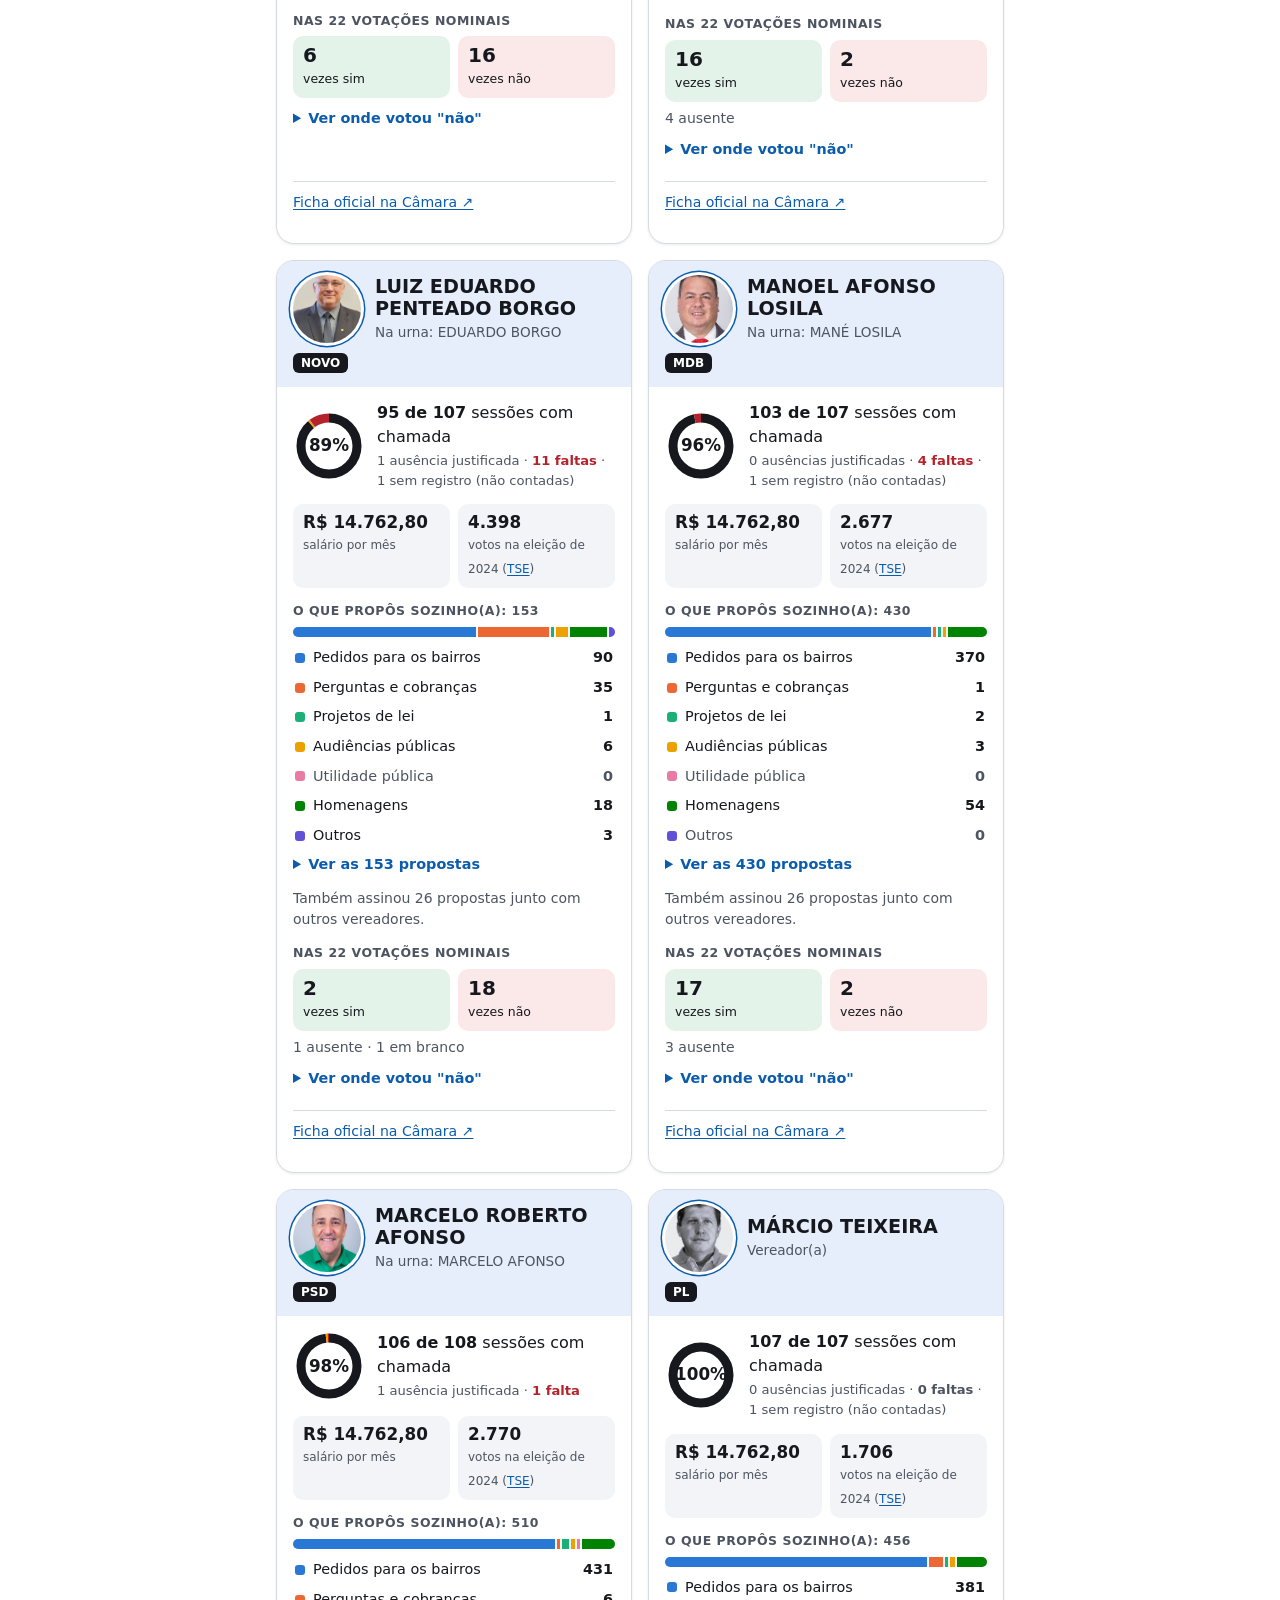
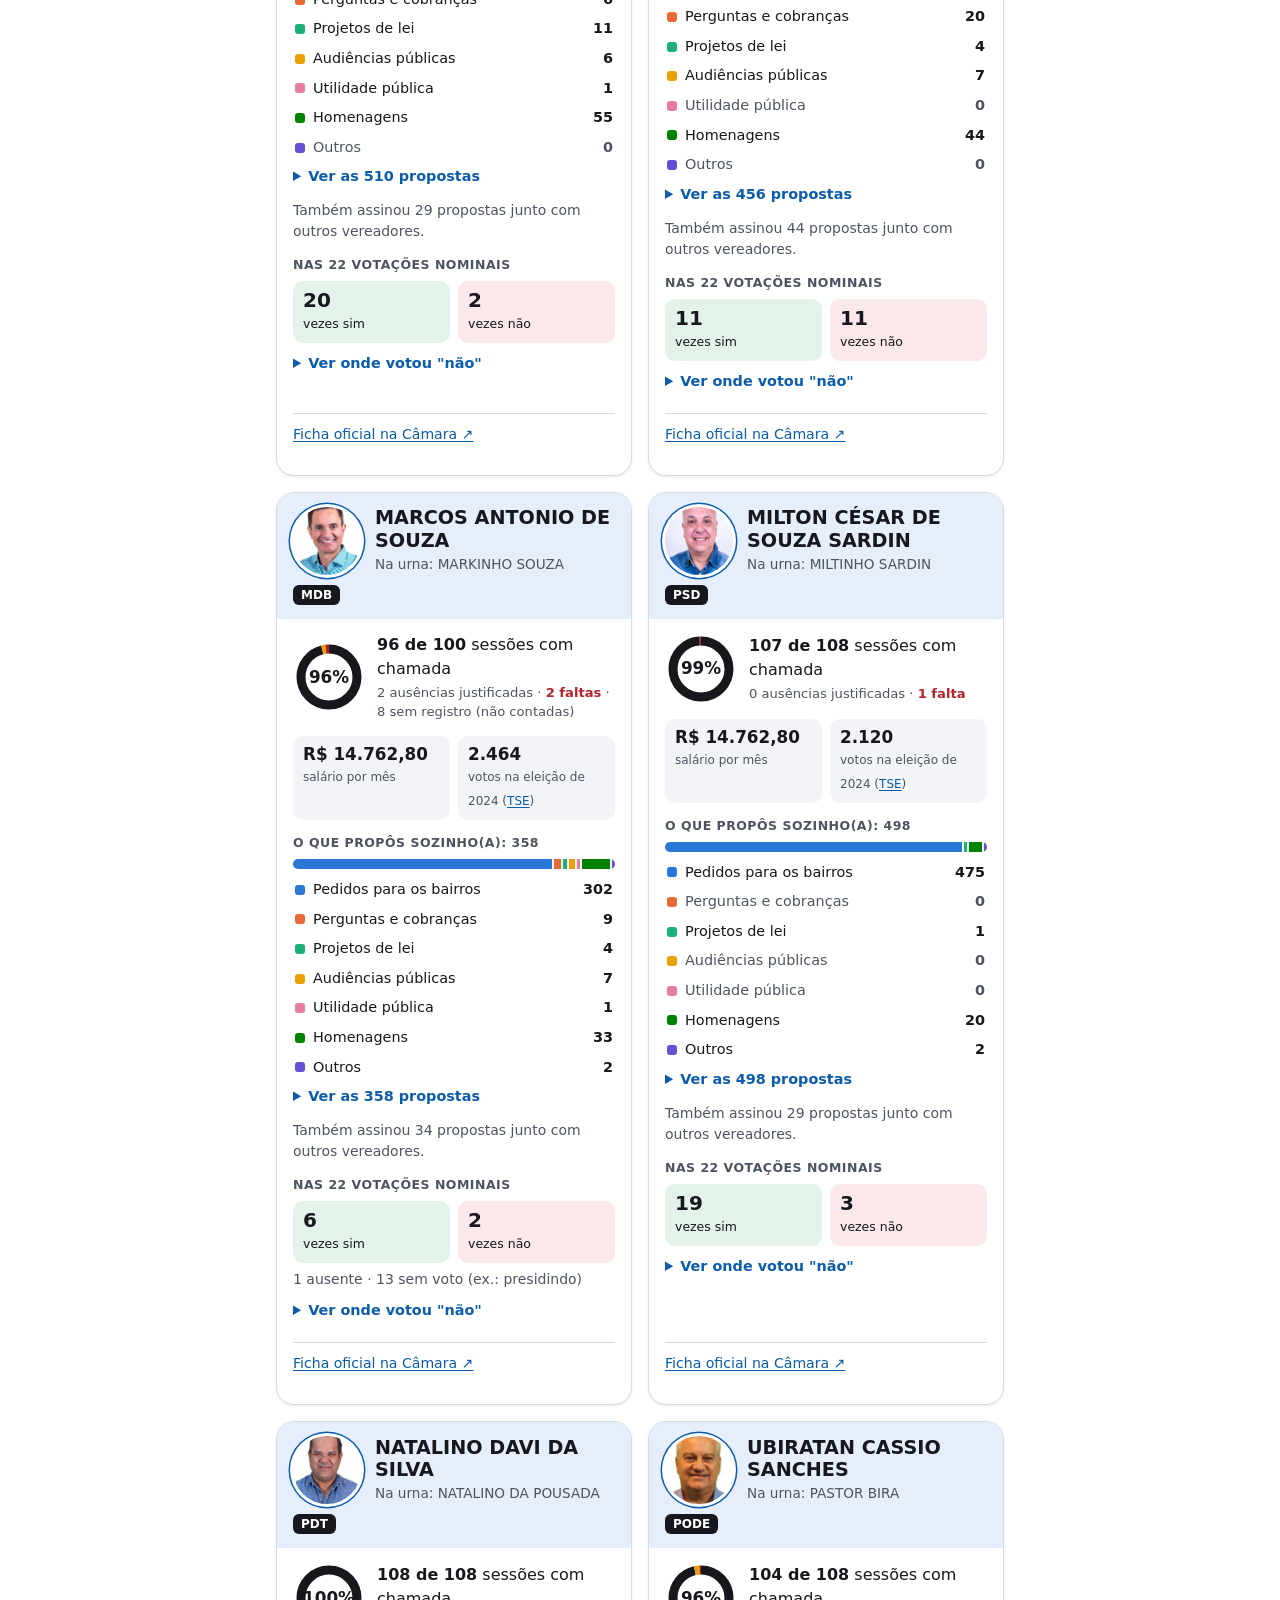
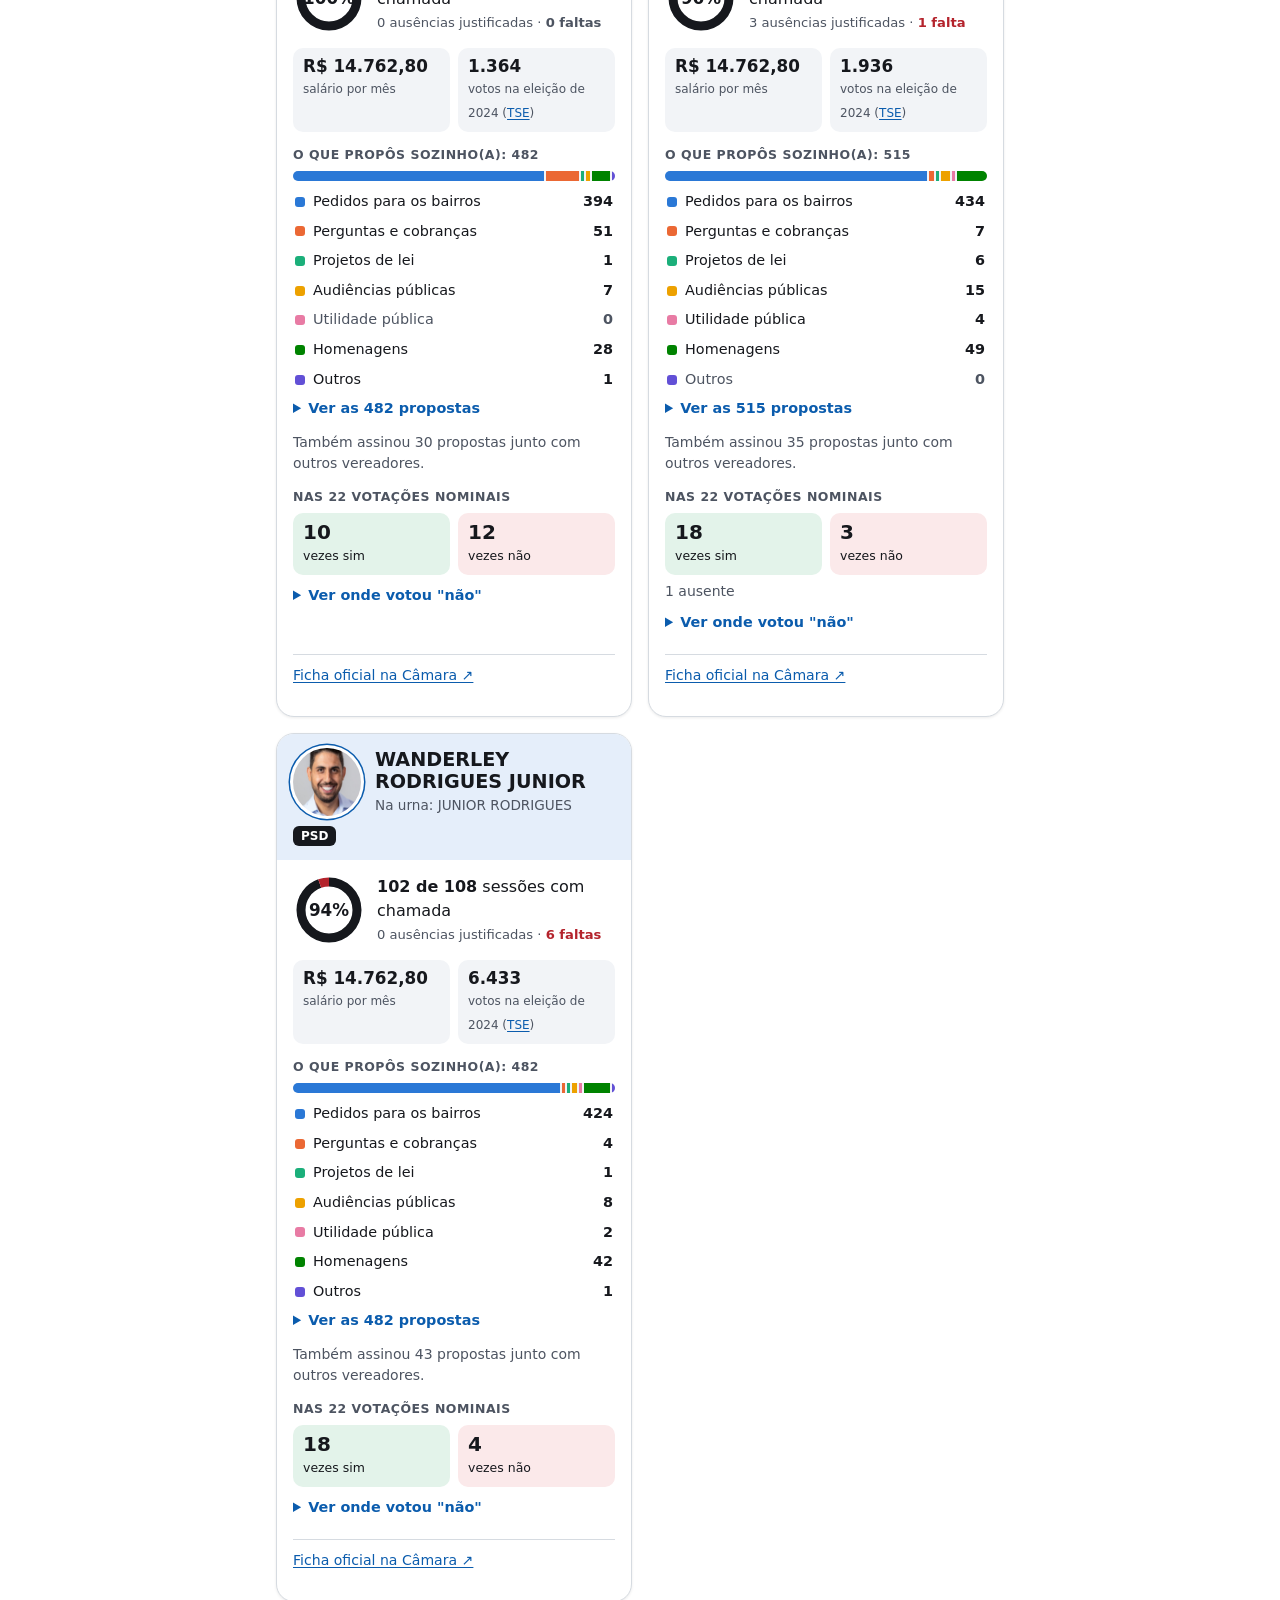
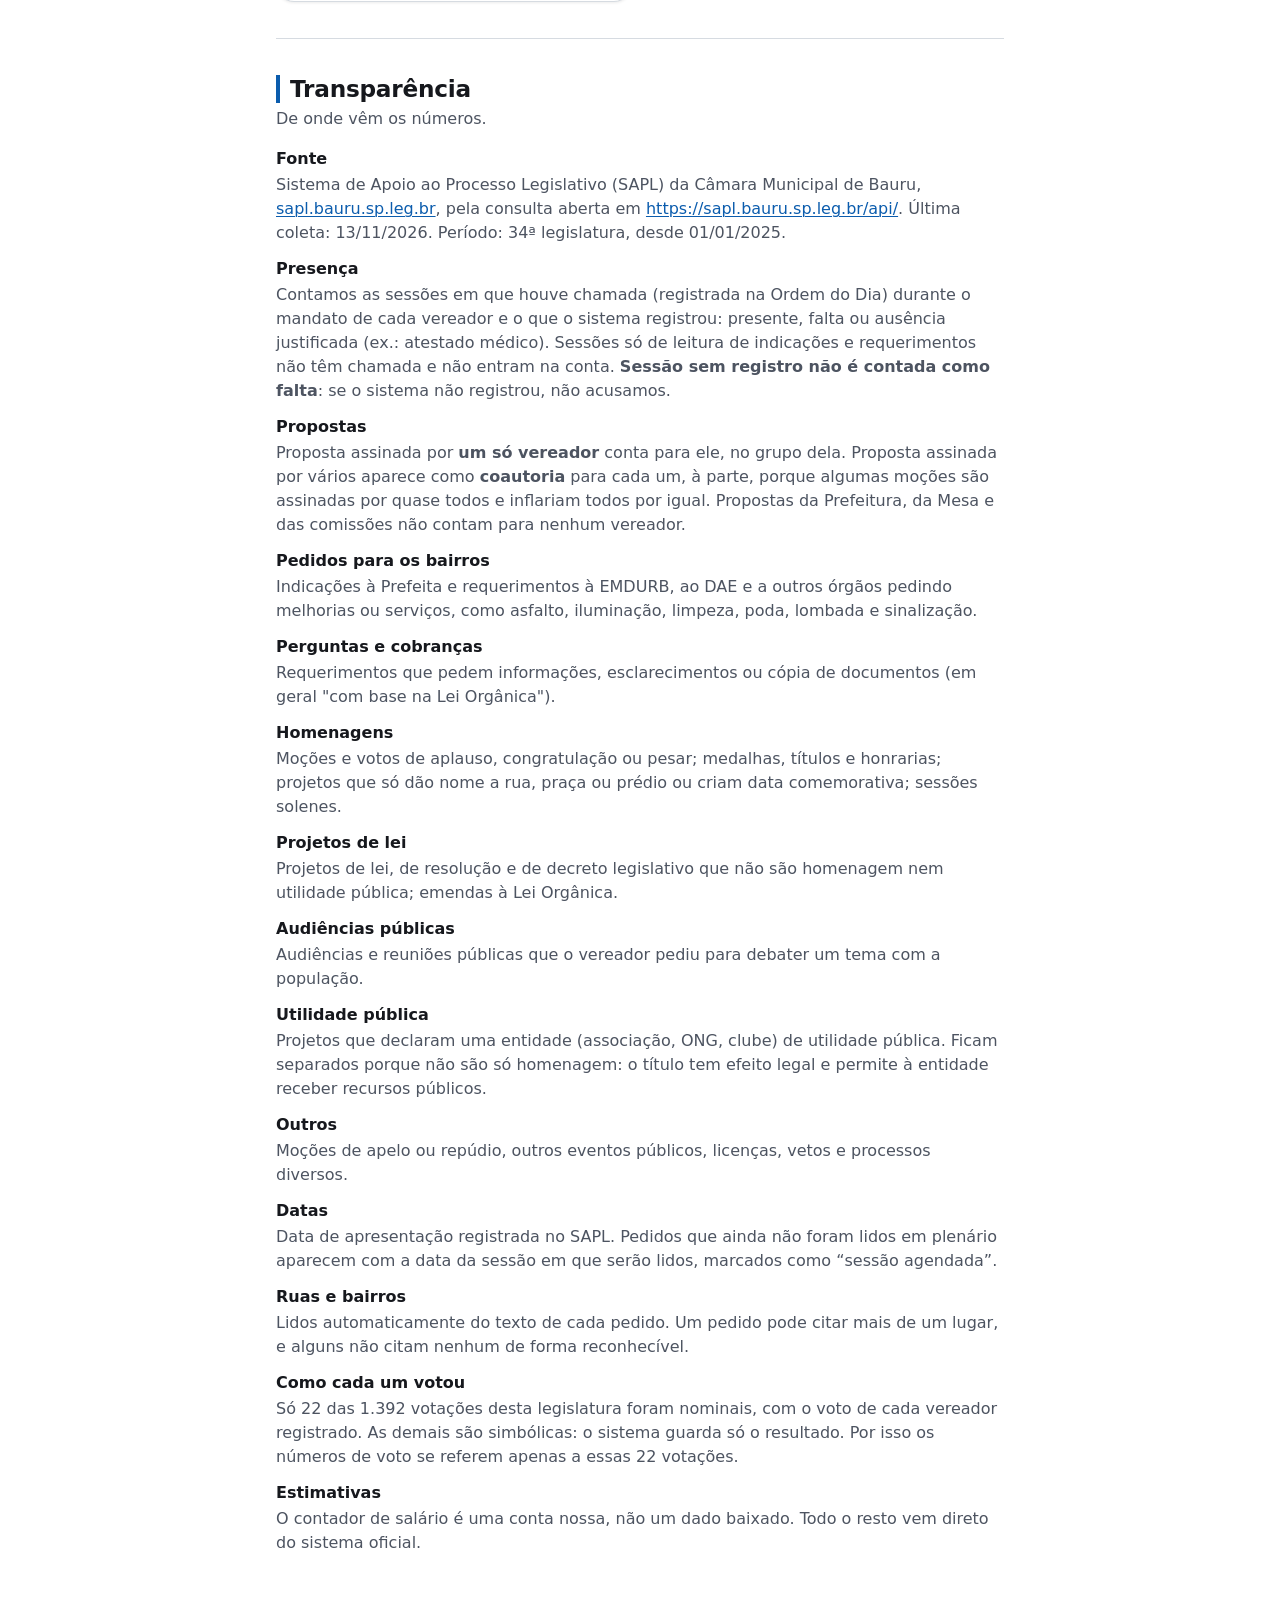
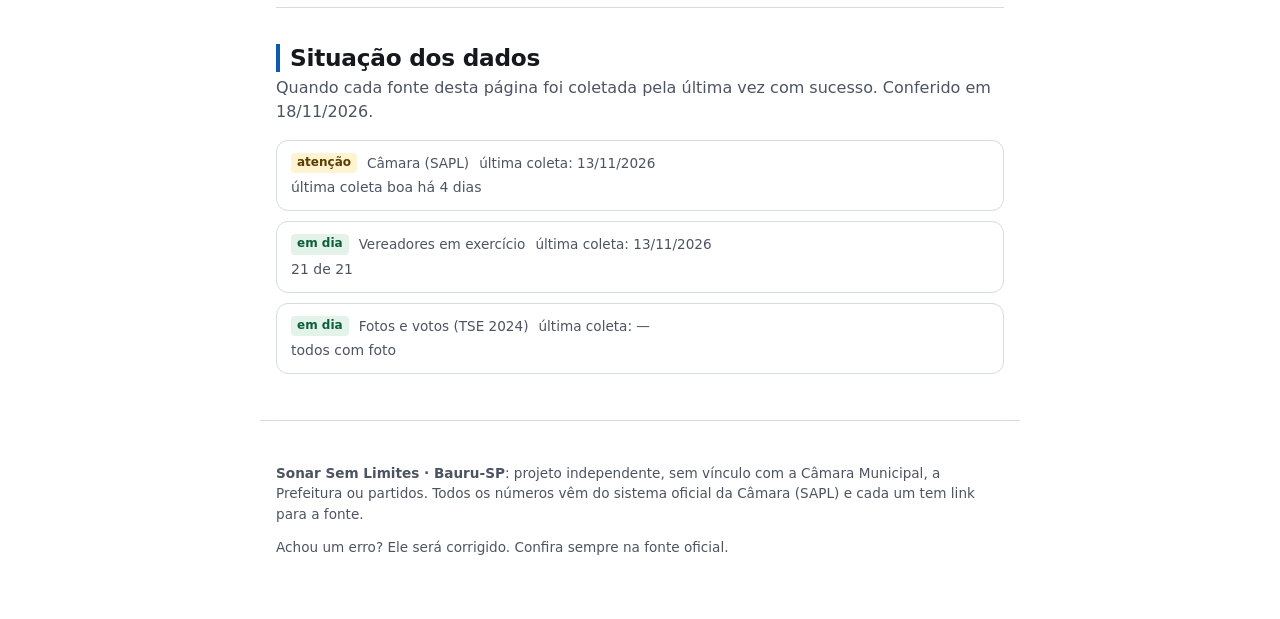
==== commit 82b026d2: "Sonar: tema claro com interruptor, logo ampliado e nomes atualizados" ====
--- a/site/index.html
+++ b/site/index.html
@@ -1,5 +1,5 @@
 <!doctype html>
-<html lang="pt-BR" translate="no">
+<html lang="pt-BR" translate="no" data-theme="light">
 <head>
 <meta charset="utf-8">
 <meta name="google" content="notranslate">
@@ -10,7 +10,7 @@
 <link rel="apple-touch-icon" href="img/icone-180.png">
 <meta property="og:title" content="Sonar Sem Limites · Bauru-SP">
 <meta property="og:description" content="O que cada vereador de Bauru faz, só com dados oficiais da Câmara Municipal.">
-<meta property="og:image" content="https://info-public-coder.github.io/radar-sem-limites/img/logo-512.png">
+<meta property="og:image" content="https://info-public-coder.github.io/sonar-sem-limites/img/logo-512.png">
 <meta property="og:type" content="website">
 <meta name="theme-color" content="#0b5cad">
 <link rel="stylesheet" href="estilo.css">
@@ -19,7 +19,7 @@
 <body>
 <header>
   <div class="topo">
-    <a class="marca" href="index.html"><img class="logo" src="img/logo-192.png" width="56" height="56" alt="Logo do Sonar Sem Limites: o Bauruzinho num submarino, num ônibus alagado"><span>SONAR SEM LIMITES <span class="cidade">Bauru-SP</span></span></a>
+    <div class="marca"><button type="button" class="logo-botao" aria-haspopup="dialog" aria-label="Ver o logo em tamanho grande"><img class="logo" src="img/logo-192.png" width="56" height="56" alt=""></button><a class="marca-nome" href="index.html">SONAR SEM LIMITES <span class="cidade">Bauru-SP</span></a></div>
     <span class="vivo" id="vivo"><i></i><span>carregando…</span></span>
   </div>
   <nav class="menu"><a href="index.html" aria-current="page">Câmara</a><a href="prefeitura.html">Prefeitura</a><a href="dinheiro.html">Dinheiro</a><a href="diretoria.html">Diretoria de Ensino</a></nav>
@@ -42,7 +42,7 @@
 <script>
 (function () {
   "use strict";
-  var R = window.RADAR;
+  var R = window.SONAR;
   var app = document.getElementById("app");
   if (!R) {
     app.innerHTML = '<section><p class="vazio">Os dados ainda não foram gerados. Rode <code>python coleta.py</code> e depois <code>python gerar_site.py</code>.</p></section>';
--- a/site/estilo.css
+++ b/site/estilo.css
@@ -13,23 +13,7 @@
     --g-utilidade: #e87ba4; --g-homenagem: #008300; --g-outros: #6250d6;
     --barra: #2a78d6;
   }
-  /* modo escuro: segue o sistema, salvo se a pessoa escolheu "claro" no botão de tema */
-  @media (prefers-color-scheme: dark) {
-    :root:not([data-theme="light"]) {
-      color-scheme: dark;
-      --bg: #121416; --superficie: #1b1e22; --fundo2: #23272d; --linha: #3a414a;
-      --tinta: #eef0f3; --suave: #b9bfc8;
-      --acento: #8ab4f8; --acento-forte: #aecbfa; --acento2: #1c2a3f; --sobre-acento: #0d1117;
-      --foco: #8ab4f8;
-      --alerta: #ff8f8f; --ruim-fundo: #3b1f22;
-      --ok: #5cd39a; --ok-texto: #8be3b8; --ok-fundo: #15322a;
-      --aviso-fundo: #3a2f12; --aviso-texto: #ffe3a1; --aviso-borda: #e0a800;
-      /* mesma ordem, tons validados para fundo escuro (validador da paleta: todos os critérios ok) */
-      --g-bairro: #3987e5; --g-cobranca: #d95926; --g-lei: #199e70; --g-audiencia: #c98500;
-      --g-utilidade: #d55181; --g-homenagem: #008300; --g-outros: #9085e9;
-      --barra: #3987e5;
-    }
-  }
+  /* modo escuro: só quando a pessoa liga o interruptor (o site abre sempre no claro) */
   :root[data-theme="dark"] {
     color-scheme: dark;
     --bg: #121416; --superficie: #1b1e22; --fundo2: #23272d; --linha: #3a414a;
@@ -226,8 +210,8 @@
   .aviso::before { content: "Atenção: "; font-weight: 700; }
   /* tabelas de barras e trilhos no modo escuro */
   .barras .trilho, .trilho-s, .pilha, .barra { background: var(--fundo2); }
-  /* botão de tema */
-  .tema { font: inherit; font-size: .8rem; min-height: 32px; padding: 3px 10px; border-radius: 999px;
+  /* (antigo botão de tema, substituído pelo interruptor) */
+  .tema-antigo { font: inherit; font-size: .8rem; min-height: 32px; padding: 3px 10px; border-radius: 999px;
     border: 1px solid var(--linha); background: var(--superficie); color: var(--tinta); cursor: pointer; }
   .tema:hover { border-color: var(--acento); }
   .topo-dir { display: flex; align-items: center; gap: 8px; flex-wrap: wrap; justify-content: flex-end; }
@@ -244,3 +228,37 @@
   .marca > span { display: inline-flex; flex-wrap: wrap; align-items: center; gap: 4px 0; line-height: 1.2; }
   .marca .logo { width: 56px; height: 56px; flex: none; border-radius: 50%; }
   @media (min-width: 560px) { .marca .logo { width: 64px; height: 64px; } }
+
+  /* marca: logo (abre ampliado) + nome (leva ao início) */
+  .marca { display: inline-flex; align-items: center; gap: 10px; }
+  .logo-botao { padding: 0; border: 0; background: none; cursor: zoom-in; border-radius: 50%; flex: none; line-height: 0; }
+  .logo-botao:hover .logo { transform: scale(1.05); }
+  .logo { transition: transform .15s; }
+  .marca-nome { color: var(--tinta); text-decoration: none; font-weight: 700; letter-spacing: .02em; line-height: 1.25; }
+  .marca-nome:hover { color: var(--acento); text-decoration: none; }
+
+  /* interruptor de tema (canto superior direito) */
+  .topo { align-items: flex-start; }
+  .topo-dir { display: flex; flex-direction: column; align-items: flex-end; gap: 6px; }
+  .interruptor { display: inline-flex; align-items: center; gap: 6px; min-height: 44px; padding: 4px 10px;
+    font: inherit; font-size: .85rem; color: var(--tinta); background: var(--superficie);
+    border: 1px solid var(--linha); border-radius: 999px; cursor: pointer; }
+  .interruptor:hover { border-color: var(--acento); }
+  .interruptor .ic { font-size: 1rem; line-height: 1; color: var(--suave); }
+  .interruptor .trilho { position: relative; width: 40px; height: 22px; border-radius: 999px; background: var(--fundo2);
+    border: 1px solid var(--linha); transition: background .15s; }
+  .interruptor .bola { position: absolute; top: 2px; left: 2px; width: 16px; height: 16px; border-radius: 50%;
+    background: var(--suave); transition: transform .15s, background .15s; }
+  .interruptor[aria-checked="true"] .trilho { background: var(--acento); border-color: var(--acento); }
+  .interruptor[aria-checked="true"] .bola { transform: translateX(18px); background: var(--sobre-acento); }
+  .interruptor .rotulo-tema { position: absolute; width: 1px; height: 1px; overflow: hidden; clip: rect(0 0 0 0); white-space: nowrap; }
+
+  /* logo ampliado */
+  .foto-grande { border: 0; padding: 0; background: transparent; max-width: 92vw; overflow: visible; text-align: center; }
+  .foto-grande::backdrop { background: rgba(0, 0, 0, .82); }
+  .foto-grande img { display: block; width: min(86vw, 86vh, 512px); height: auto; border-radius: 50%;
+    box-shadow: 0 10px 40px rgba(0, 0, 0, .5); }
+  .foto-grande p { color: #fff; margin: 12px 0 0; font-weight: 600; }
+  .foto-grande .fechar { position: absolute; top: -8px; right: -8px; width: 44px; height: 44px; border-radius: 50%;
+    border: 2px solid #fff; background: rgba(0, 0, 0, .7); color: #fff; font-size: 1.6rem; line-height: 1; cursor: pointer; }
+  .foto-grande .fechar:hover { background: #000; }
